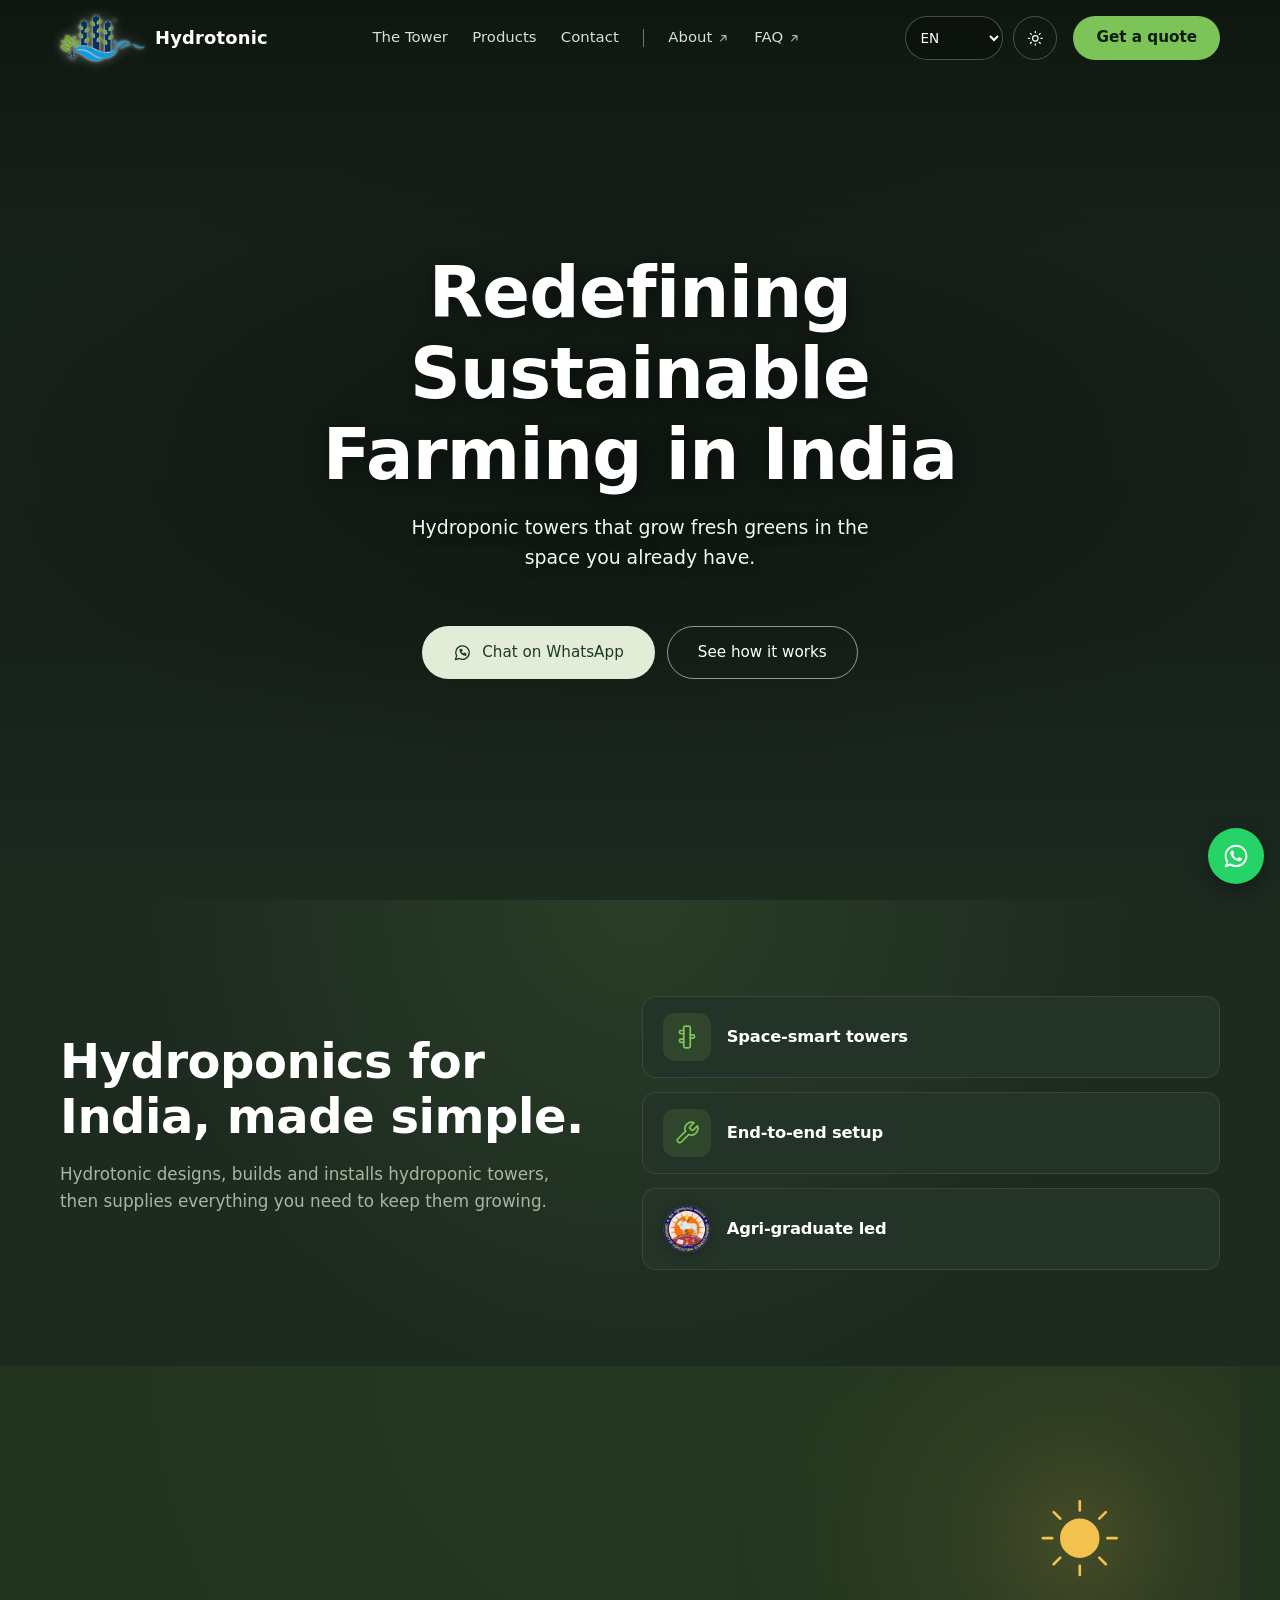
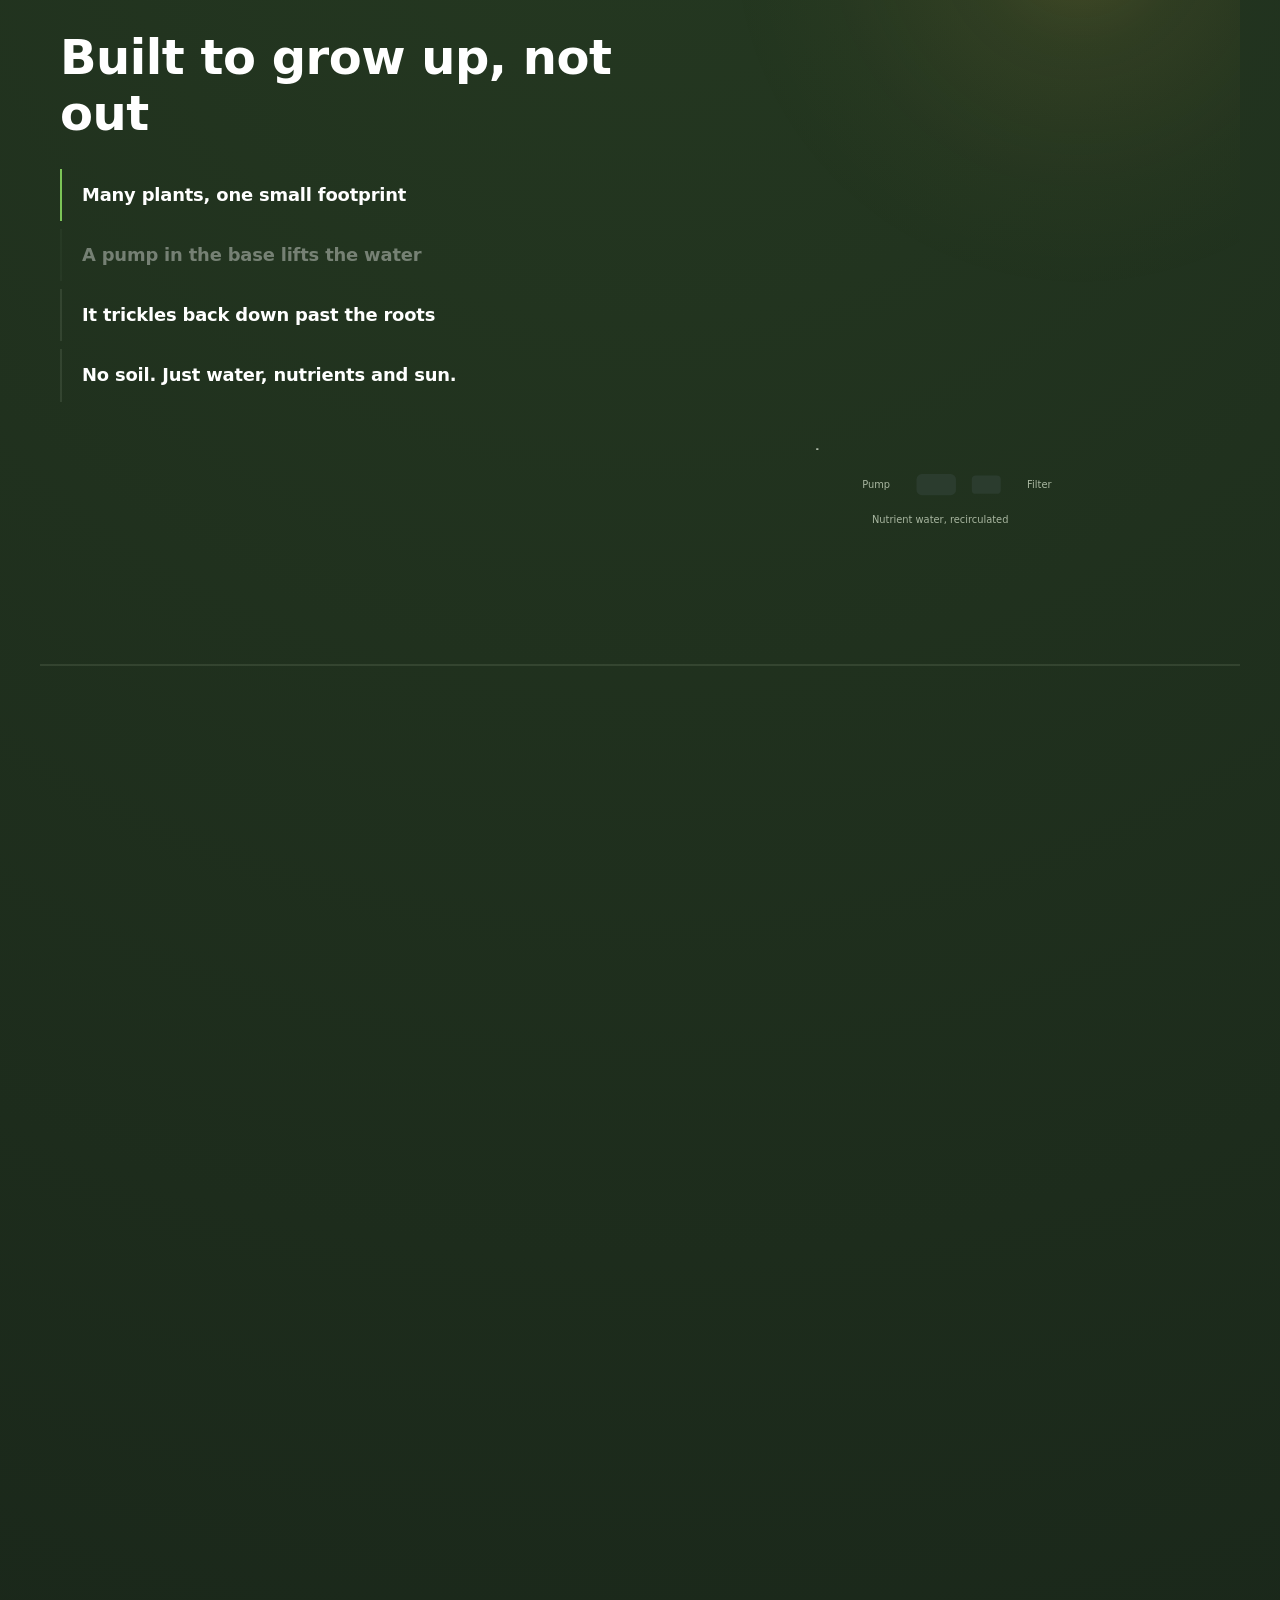
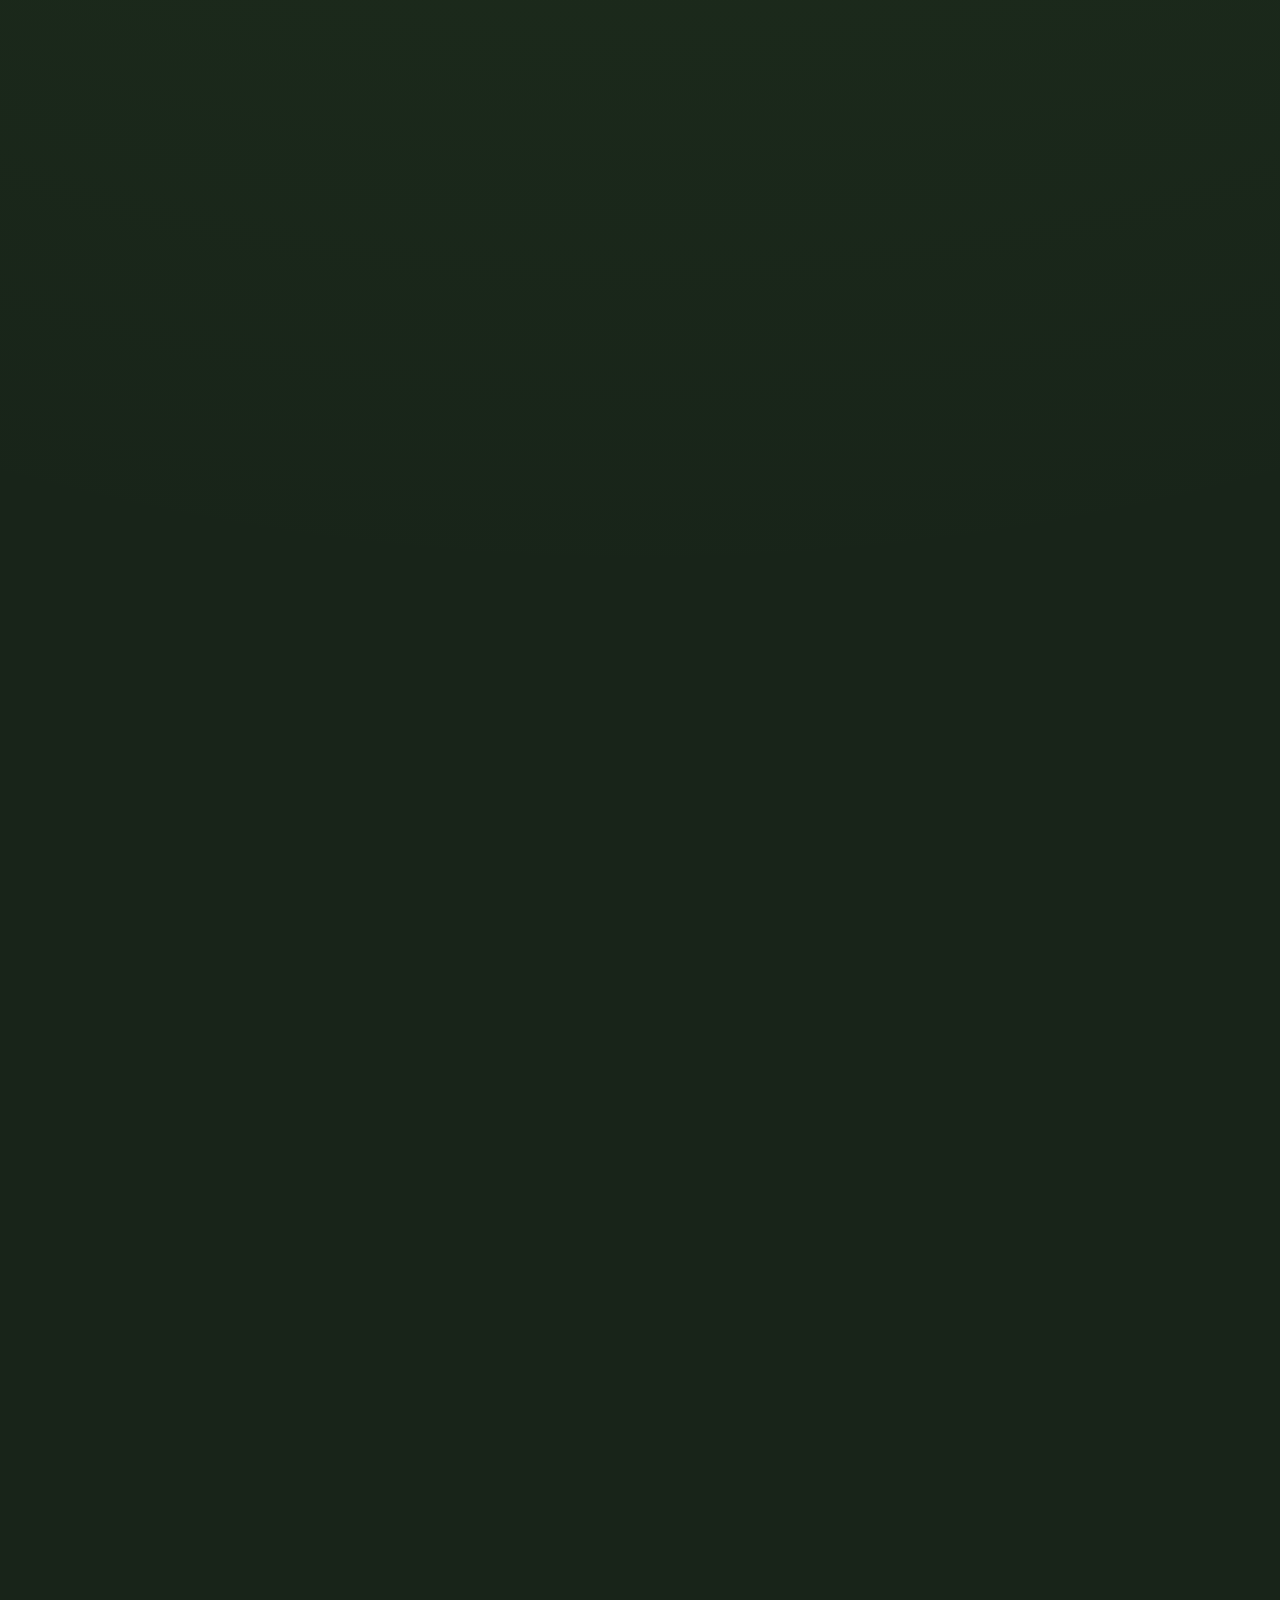
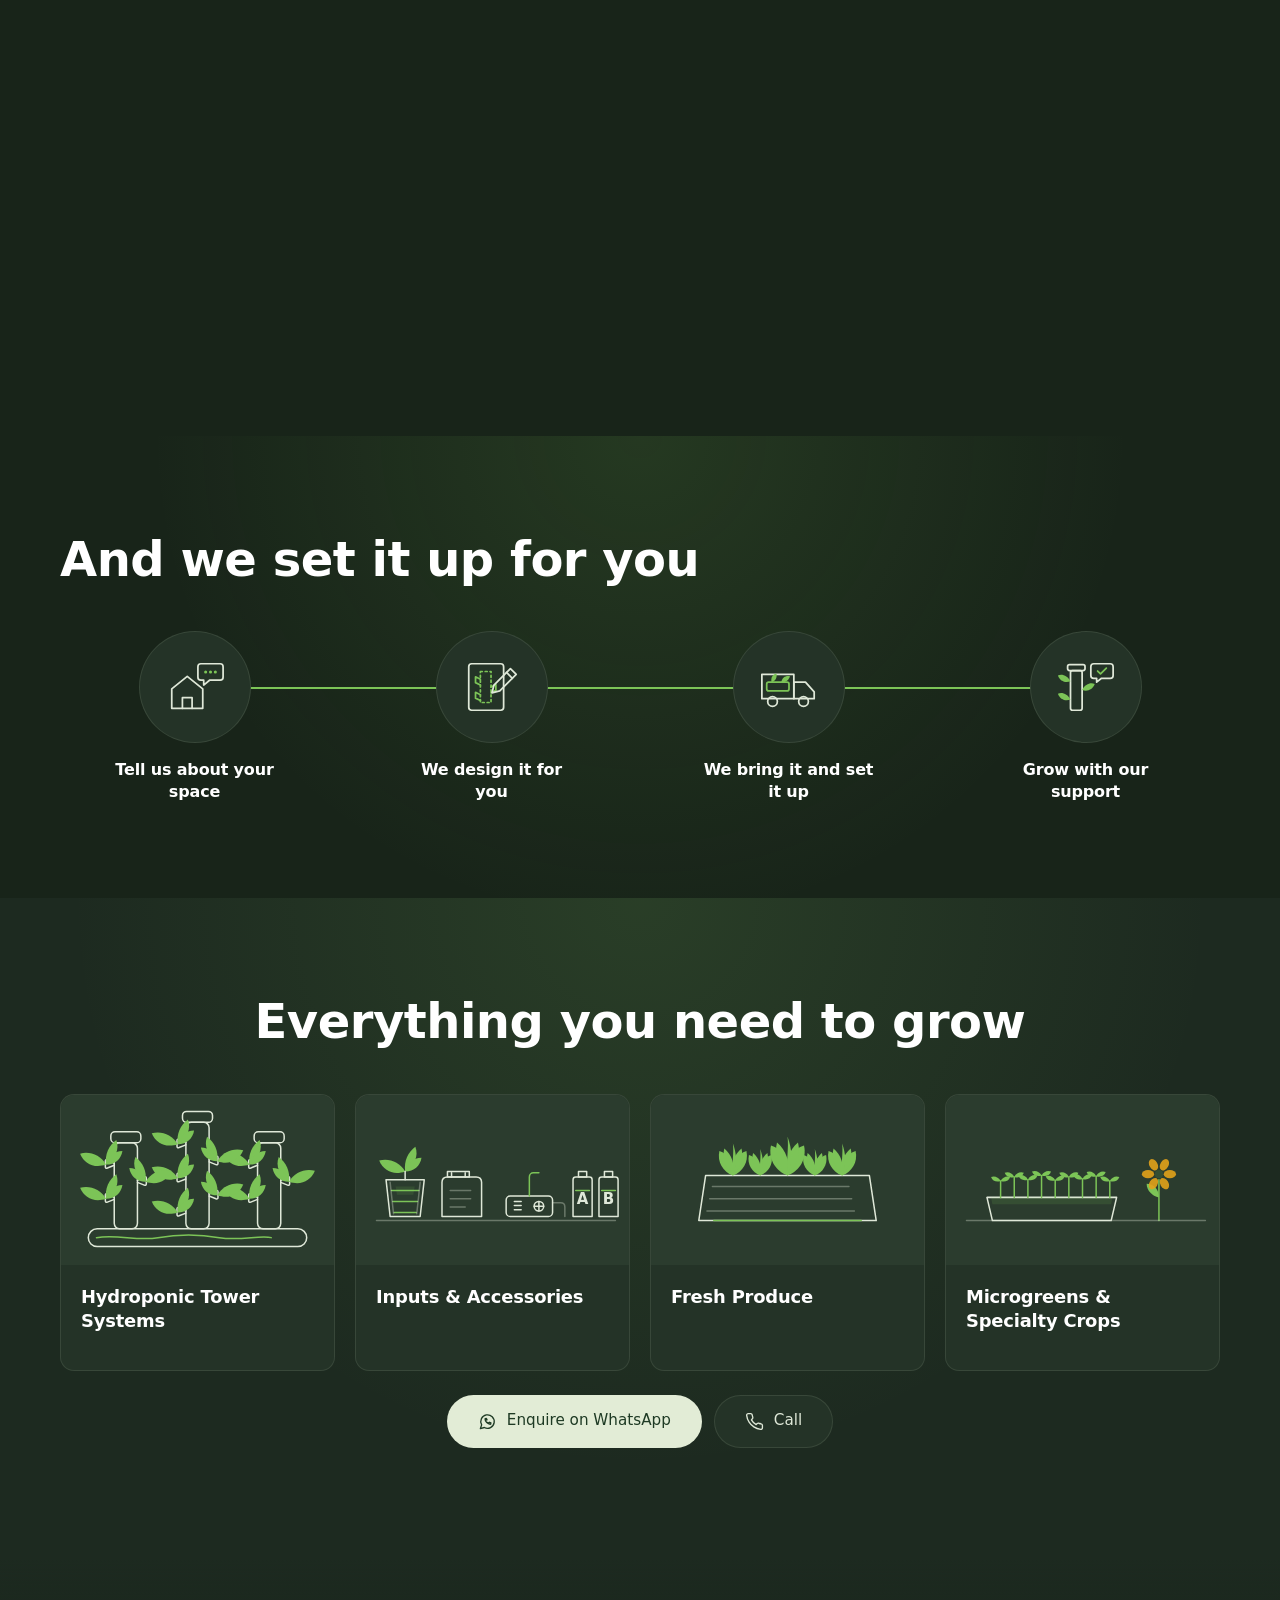
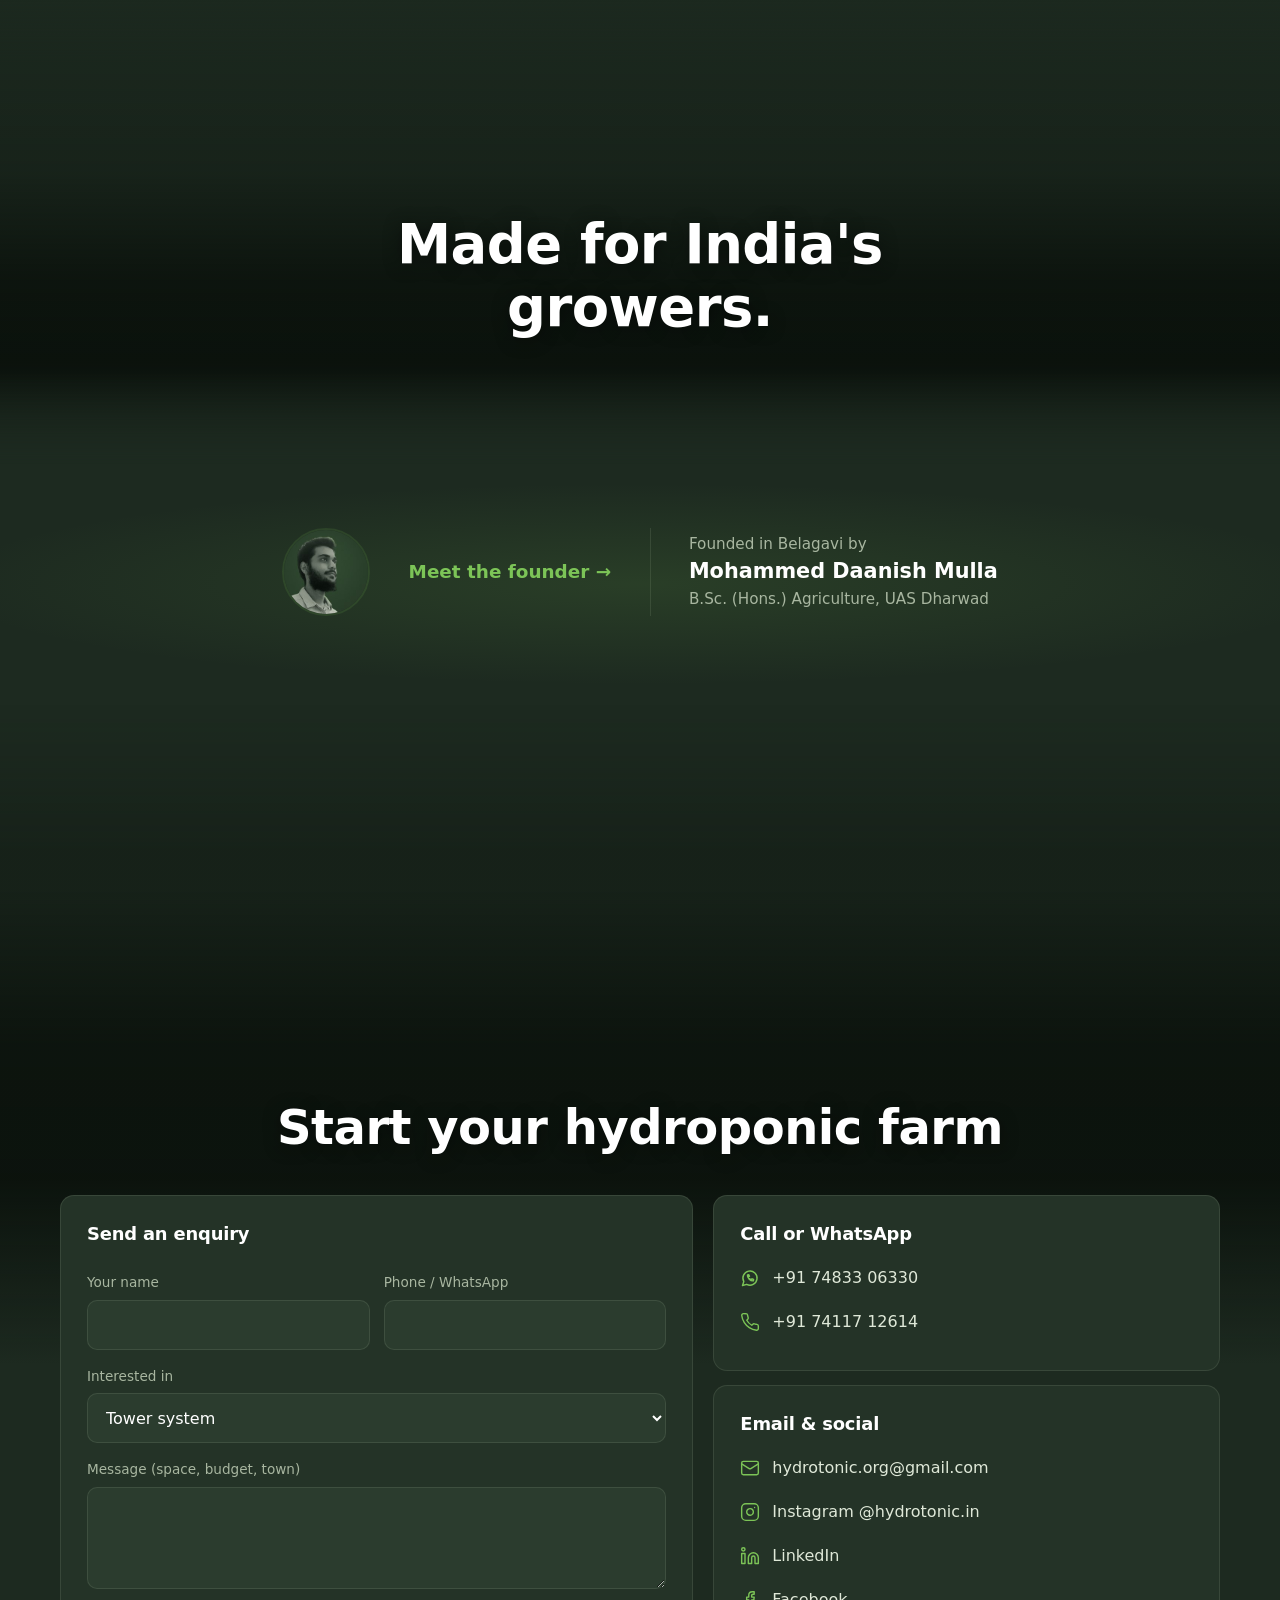
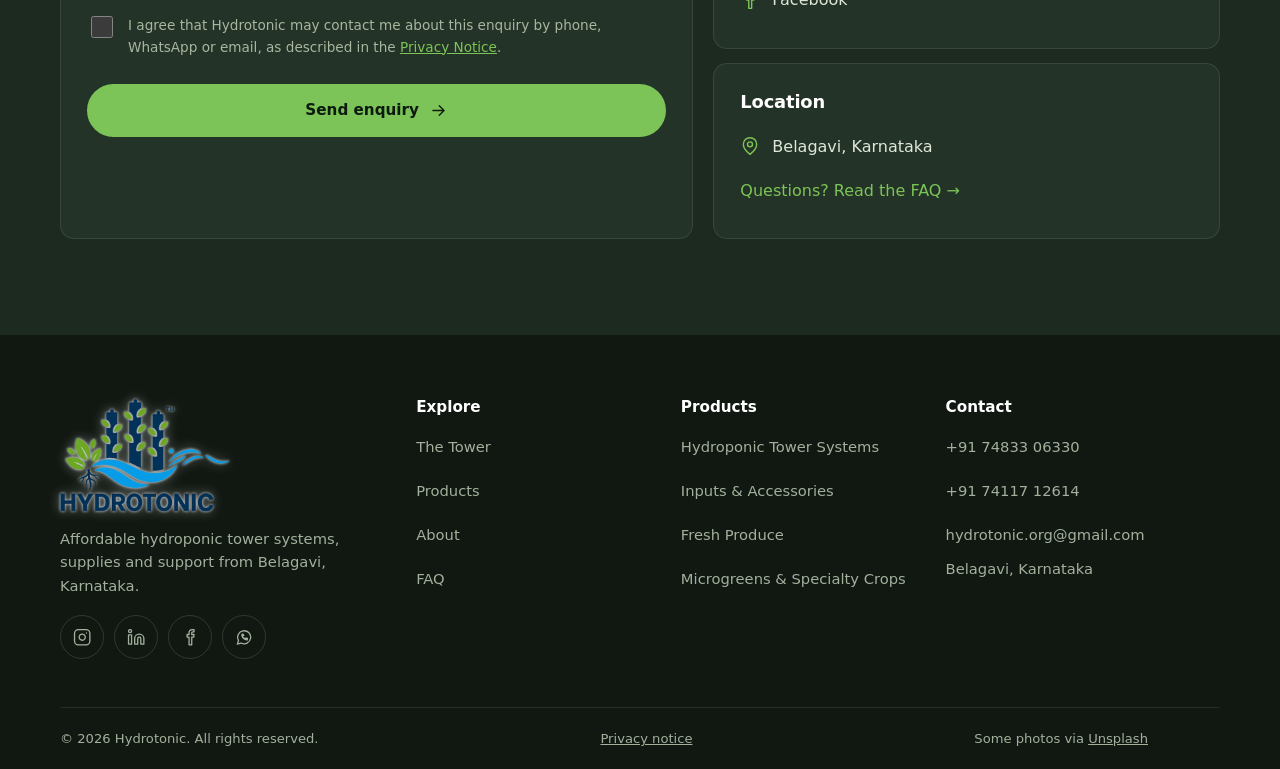
==== index.html @ 8a379442 "Audit fixes: light-mode link contrast, quicker reveals, unused files, README - Light theme links use" ====
<!doctype html>
<html lang="en">
<head>
<meta charset="utf-8">
<meta name="viewport" content="width=device-width, initial-scale=1, viewport-fit=cover">
<meta http-equiv="Content-Security-Policy" content="default-src 'self'; script-src 'self'; style-src 'self' 'unsafe-inline' https://fonts.googleapis.com; font-src https://fonts.gstatic.com; img-src 'self' data: https://images.unsplash.com; connect-src 'self'; form-action 'self' https://formsubmit.co; base-uri 'self'; object-src 'none'">
<meta name="referrer" content="strict-origin-when-cross-origin">
<title>Hydrotonic | Hydroponic Tower Systems in Belagavi</title>
<meta name="description" content="Hydrotonic designs, builds and installs hydroponic towers in Belagavi, Karnataka, and supplies everything needed to keep them growing.">
<link rel="canonical" href="https://hydrotonic.org/">
<meta property="og:type" content="website">
<meta property="og:url" content="https://hydrotonic.org/">
<meta property="og:site_name" content="Hydrotonic">
<meta property="og:title" content="Hydrotonic | Redefining Sustainable Farming in India">
<meta property="og:description" content="Hydroponic towers that grow fresh greens in the space you already have. Designed, installed and supported from Belagavi, Karnataka.">
<meta property="og:image" content="https://hydrotonic.org/img/og-banner.jpg">
<meta property="og:image:type" content="image/jpeg">
<meta property="og:image:width" content="2400">
<meta property="og:image:height" content="1260">
<meta property="og:image:alt" content="Hydrotonic logo: Redefining Sustainable Farming in India, with hydroponic tower systems, inputs and accessories, agriculture consultancy, fresh produce, and microgreens and specialty crops">
<meta name="twitter:card" content="summary_large_image">
<meta name="theme-color" content="#1d2a20">
<link rel="icon" href="/img/favicon.png">
<link rel="apple-touch-icon" href="/img/apple-touch-icon.png">
<link rel="manifest" href="/manifest.webmanifest">
<link rel="preload" as="image" href="https://images.unsplash.com/photo-1784601758625-9dcefc5a2b71?w=828&h=1472&q=60&auto=format&fit=crop" media="(max-width: 768px)" fetchpriority="high">
<link rel="preload" as="image" href="https://images.unsplash.com/photo-1784601758625-9dcefc5a2b71?w=1800&h=1100&q=72&auto=format&fit=crop" media="(min-width: 769px)" fetchpriority="high">
<link rel="preconnect" href="https://fonts.googleapis.com">
<link rel="preconnect" href="https://fonts.gstatic.com" crossorigin>
<link href="https://fonts.googleapis.com/css2?family=Montserrat:wght@400;500;600&family=Noto+Sans+Devanagari:wght@400;500;600&family=Noto+Sans+Kannada:wght@400;500;600&display=swap" rel="stylesheet">
<link rel="stylesheet" href="/assets/site.css?v=26">
<script src="/assets/theme.js?v=26"></script>
<script type="application/ld+json">
{"@context":"https://schema.org","@type":"LocalBusiness","name":"Hydrotonic","url":"https://hydrotonic.org/","email":"hydrotonic.org@gmail.com","telephone":["+917483306330","+917411712614"],"foundingDate":"2025","founder":{"@type":"Person","name":"Mohammed Daanish Mulla"},"address":{"@type":"PostalAddress","addressLocality":"Belagavi","addressRegion":"Karnataka","addressCountry":"IN"},"sameAs":["https://www.instagram.com/hydrotonic.in/","https://www.linkedin.com/company/hydrotonic/","https://www.facebook.com/share/1AKvc3c59d/"]}
</script>
</head>
<body class="over">
<a class="skip-link" href="#main" data-i18n="skip">Skip to content</a>

<div class="site-top">
  <header class="nav">
    <div class="wrap">
      <a class="brand" href="/" title="Hydrotonic home" aria-label="Hydrotonic home"><img class="mark" src="/img/logo-mark-navy.png" alt="" width="70" height="38">Hydrotonic</a>
      <nav class="nav-links" aria-label="Main">
        <a href="/#tower" data-i18n="nav_tower">The Tower</a>
        <a href="/#products" data-i18n="nav_products">Products</a>
        <a href="/#contact" data-i18n="nav_contact">Contact</a>
        <span class="sep" aria-hidden="true"></span>
        <a class="page" href="/about.html"><span data-i18n="about_eyebrow">About</span><svg class="ico go" aria-hidden="true"><use href="/assets/icons.svg?v=26#i-go"/></svg></a>
        <a class="page" href="/faq.html"><span data-i18n="nav_faq">FAQ</span><svg class="ico go" aria-hidden="true"><use href="/assets/icons.svg?v=26#i-go"/></svg></a>
      </nav>
      <div class="tools">
        <select class="lang-select" aria-label="Language"><option value="en">EN</option><option value="kn">ಕನ್ನಡ</option><option value="hi">हिंदी</option><option value="mr">मराठी</option></select>
        <button class="theme-btn" type="button" aria-label="Switch light or dark mode"><svg class="ico sun" aria-hidden="true"><use href="/assets/icons.svg?v=26#i-sun"/></svg><svg class="ico moon" aria-hidden="true"><use href="/assets/icons.svg?v=26#i-moon"/></svg></button>
        <button class="menu-btn" id="menu-open" type="button" aria-label="Open menu"><svg class="ico" aria-hidden="true"><use href="/assets/icons.svg?v=26#i-menu"/></svg></button>
        <a class="btn btn-brand quote" href="/#contact" data-i18n="get_quote">Get a quote</a>
      </div>
    </div>
    <div class="wrap subnav">
      <nav aria-label="Pages">
        <a class="page" href="/about.html"><span data-i18n="about_eyebrow">About</span><svg class="ico go" aria-hidden="true"><use href="/assets/icons.svg?v=26#i-go"/></svg></a>
        <a class="page" href="/faq.html"><span data-i18n="nav_faq">FAQ</span><svg class="ico go" aria-hidden="true"><use href="/assets/icons.svg?v=26#i-go"/></svg></a>
      </nav>
      <div class="tools">
        <select class="lang-select" aria-label="Language"><option value="en">EN</option><option value="kn">ಕನ್ನಡ</option><option value="hi">हिंदी</option><option value="mr">मराठी</option></select>
        <button class="theme-btn" type="button" aria-label="Switch light or dark mode"><svg class="ico sun" aria-hidden="true"><use href="/assets/icons.svg?v=26#i-sun"/></svg><svg class="ico moon" aria-hidden="true"><use href="/assets/icons.svg?v=26#i-moon"/></svg></button>
      </div>
    </div>
  </header>
</div>

<dialog id="menu" class="menu" aria-label="Menu">
  <div class="wrap">
    <div class="menu-head">
      <a class="brand" href="/" title="Hydrotonic home" aria-label="Hydrotonic home"><img class="mark" src="/img/logo-mark-navy.png" alt="" width="70" height="38">Hydrotonic</a>
      <button class="menu-btn" id="menu-close" type="button" aria-label="Close menu"><svg class="ico" aria-hidden="true"><use href="/assets/icons.svg?v=26#i-x"/></svg></button>
    </div>
    <nav aria-label="Menu">
      <details class="menu-home">
        <summary><b data-i18n="nav_home">Home</b><svg class="ico chev" aria-hidden="true"><use href="/assets/icons.svg?v=26#i-chev"/></svg></summary>
        <div class="sub">
          <a href="/"><span data-i18n="home_top">Overview</span></a>
          <a href="/#tower"><span data-i18n="nav_tower">The Tower</span></a>
          <a href="/#products"><span data-i18n="nav_products">Products</span></a>
          <a href="/#contact"><span data-i18n="nav_contact">Contact</span></a>
        </div>
      </details>
      <a class="page" href="/about.html"><b data-i18n="about_eyebrow">About</b><svg class="ico go" aria-hidden="true"><use href="/assets/icons.svg?v=26#i-go"/></svg></a>
      <a class="page" href="/faq.html"><b data-i18n="nav_faq">FAQ</b><svg class="ico go" aria-hidden="true"><use href="/assets/icons.svg?v=26#i-go"/></svg></a>
    </nav>
    <div class="menu-tools">
      <select class="lang-select" aria-label="Language"><option value="en">English</option><option value="kn">ಕನ್ನಡ</option><option value="hi">हिंदी</option><option value="mr">मराठी</option></select>
      <button class="theme-btn" type="button" aria-label="Switch light or dark mode"><svg class="ico sun" aria-hidden="true"><use href="/assets/icons.svg?v=26#i-sun"/></svg><svg class="ico moon" aria-hidden="true"><use href="/assets/icons.svg?v=26#i-moon"/></svg></button>
    </div>
    <a class="btn btn-light" href="https://wa.me/917483306330" target="_blank" rel="noopener"><svg class="ico" aria-hidden="true"><use href="/assets/icons.svg?v=26#i-wa"/></svg><span data-i18n="cta_wa">Chat on WhatsApp</span></a>
    <div class="menu-social">
      <a href="https://www.instagram.com/hydrotonic.in/" target="_blank" rel="noopener"><svg class="ico" aria-hidden="true"><use href="/assets/icons.svg?v=26#i-ig"/></svg>Instagram</a>
      <a href="https://www.linkedin.com/company/hydrotonic/" target="_blank" rel="noopener"><svg class="ico" aria-hidden="true"><use href="/assets/icons.svg?v=26#i-in"/></svg>LinkedIn</a>
      <a href="https://www.facebook.com/share/1AKvc3c59d/" target="_blank" rel="noopener"><svg class="ico" aria-hidden="true"><use href="/assets/icons.svg?v=26#i-fb"/></svg>Facebook</a>
    </div>
  </div>
</dialog>

<main id="main" tabindex="-1">
  <section class="hero">
    <div class="hero-bg" role="img" aria-label="Green and red lettuce growing in a vertical hydroponic system"></div>
    <div class="wrap hero-copy">
      <h1 data-i18n="hero_title">Redefining Sustainable Farming in India</h1>
      <p data-i18n="hero_short">Hydroponic towers that grow fresh greens in the space you already have.</p>
      <div class="ctas">
        <a class="btn btn-light" href="https://wa.me/917483306330?text=Hi%20Hydrotonic%2C%20I%27m%20interested%20in%20a%20hydroponic%20setup." target="_blank" rel="noopener"><svg class="ico" aria-hidden="true"><use href="/assets/icons.svg?v=26#i-wa"/></svg><span data-i18n="cta_wa">Chat on WhatsApp</span></a>
        <a class="btn btn-outline" href="#intro" data-i18n="cta_how">See how it works</a>
      </div>
    </div>
  </section>

  <!-- 01: what Hydrotonic is -->
  <section id="intro" class="intro glow" tabindex="-1">
    <div class="wrap">
      <div class="reveal">
        <h2 data-i18n="intro_title">Hydroponics for India, made simple.</h2>
        <p class="lead" data-i18n="intro_text">Hydrotonic designs, builds and installs hydroponic towers, then supplies everything you need to keep them growing.</p>
      </div>
      <div class="pillars stagger">
        <div class="pillar reveal"><svg class="ico" aria-hidden="true"><use href="/assets/icons.svg?v=26#i-tower"/></svg><div><h3 data-i18n="hf1t">Space-smart towers</h3></div></div>
        <div class="pillar reveal"><svg class="ico" aria-hidden="true"><use href="/assets/icons.svg?v=26#i-wrench"/></svg><div><h3 data-i18n="hf2t">End-to-end setup</h3></div></div>
        <div class="pillar reveal"><img class="uas-badge" src="/img/uas-dharwad.png" alt="University of Agricultural Sciences, Dharwad emblem" width="48" height="48"><div><h3 data-i18n="hf3t">Agri-graduate led</h3></div></div>
      </div>
    </div>
  </section>

  <!-- 02: this is a tower -->
  <section id="tower" class="tower alt" aria-labelledby="tw-title">
    <div class="tower-stick wrap">
      <div class="tower-copy">
        <div class="tower-head"><h2 id="tw-title" data-i18n="tw_title">Built to grow up, not out</h2></div>
        <ol class="tw-steps">
          <li class="tw-step active"><h3 data-i18n="tw1t">Many plants, one small footprint</h3></li>
          <li class="tw-step"><h3 data-i18n="tw2t">A pump in the base lifts the water</h3></li>
          <li class="tw-step"><h3 data-i18n="tw3t">It trickles back down past the roots</h3></li>
          <li class="tw-step"><h3 data-i18n="tw4t">No soil. Just water, nutrients and sun.</h3></li>
        </ol>
      </div>
      <div class="tower-art" aria-hidden="true">
        <svg viewBox="0 -40 260 486" xmlns="http://www.w3.org/2000/svg">
          <defs><radialGradient id="sunbeam"><stop offset="0" stop-opacity=".5"/><stop offset=".3" stop-opacity=".2"/><stop offset=".7" stop-opacity=".05"/><stop offset="1" stop-opacity="0"/></radialGradient></defs>
          <g class="glow"><circle class="beam" cx="236" cy="-8" r="270" fill="url(#sunbeam)"/></g>
          <g class="sun"><circle cx="236" cy="-8" r="14"/><g class="rays"><path d="M257 -8L264 -8"/><path d="M250.8 6.8L255.8 11.8"/><path d="M236 13L236 20"/><path d="M221.2 6.8L216.2 11.8"/><path d="M215 -8L208 -8"/><path d="M221.2 -22.8L216.2 -27.8"/><path d="M236 -29L236 -36"/><path d="M250.8 -22.8L255.8 -27.8"/></g></g>
          <rect class="draw" pathLength="1" x="16" y="380" width="228" height="42" rx="21"/>
          <rect class="water" x="22" y="394" width="216" height="24" rx="12"/>
          <path class="draw accent" pathLength="1" d="M26 396c26-5 52 5 78 0s52-5 78 0 34-4 52 0"/>
          <path class="draw pipe" pathLength="1" d="M130 398V24"/>
          <path class="draw pipe" pathLength="1" d="M62 92V34a10 10 0 0 1 10-10h116a10 10 0 0 1 10 10v58"/>
          <path class="draw pipe-hi" pathLength="1" d="M128.5 392V30"/>
          <path class="draw pipe-hi" pathLength="1" d="M60.5 92V36a9 9 0 0 1 9-9h40"/>
          <rect class="draw pump" pathLength="1" x="112" y="399" width="30" height="16" rx="4"/>
          <path class="draw" pathLength="1" d="M117 404h8M117 407h8M117 410h8"/>
          <circle class="draw" pathLength="1" cx="134" cy="407" r="4"/>
          <path class="draw" pathLength="1" d="M134 403v8M130 407h8"/>
          <path class="draw" pathLength="1" d="M142 405h12"/>
          <rect class="draw filter" pathLength="1" x="154" y="400" width="22" height="14" rx="3"/>
          <path class="draw hatch" pathLength="1" d="M158 414l6-14M163 414l6-14M168 414l6-14"/>
          <path class="draw" pathLength="1" d="M127 399v-2h6v2"/>
          <path class="draw lead" pathLength="1" d="M112 407h-16M176 407h16"/>
          <text class="lbl" x="92" y="409.5" text-anchor="end" data-i18n="tw_pump">Pump</text>
          <text class="lbl" x="196" y="409.5" data-i18n="tw_filter">Filter</text>
          <text class="lbl" x="130" y="436" text-anchor="middle" data-i18n="tw_water">Nutrient water, recirculated</text>
          <rect class="draw" pathLength="1" x="106" y="42" width="48" height="20" rx="7"/><rect class="draw" pathLength="1" x="112" y="62" width="36" height="318" rx="8"/><path class="draw" pathLength="1" d="M112 85l-9-4q-3-1-3 2v8q0 3 3 2l9-4"/><ellipse class="draw" pathLength="1" cx="130" cy="120" rx="9" ry="3.5"/><path class="draw" pathLength="1" d="M148 153l9-4q3-1 3 2v8q0 3-3 2l-9-4"/><path class="draw" pathLength="1" d="M112 187l-9-4q-3-1-3 2v8q0 3 3 2l9-4"/><ellipse class="draw" pathLength="1" cx="130" cy="222" rx="9" ry="3.5"/><path class="draw" pathLength="1" d="M148 255l9-4q3-1 3 2v8q0 3-3 2l-9-4"/><path class="draw" pathLength="1" d="M112 289l-9-4q-3-1-3 2v8q0 3 3 2l9-4"/><ellipse class="draw" pathLength="1" cx="130" cy="324" rx="9" ry="3.5"/><path class="draw" pathLength="1" d="M148 357l9-4q3-1 3 2v8q0 3-3 2l-9-4"/><rect class="draw" pathLength="1" x="40" y="92" width="44" height="20" rx="7"/><rect class="draw" pathLength="1" x="46" y="112" width="32" height="268" rx="8"/><path class="draw" pathLength="1" d="M46 135l-9-4q-3-1-3 2v8q0 3 3 2l9-4"/><ellipse class="draw" pathLength="1" cx="62" cy="172" rx="7" ry="3.5"/><path class="draw" pathLength="1" d="M46 207l-9-4q-3-1-3 2v8q0 3 3 2l9-4"/><path class="draw" pathLength="1" d="M78 243l9-4q3-1 3 2v8q0 3-3 2l-9-4"/><path class="draw" pathLength="1" d="M46 279l-9-4q-3-1-3 2v8q0 3 3 2l9-4"/><ellipse class="draw" pathLength="1" cx="62" cy="316" rx="7" ry="3.5"/><path class="draw" pathLength="1" d="M46 351l-9-4q-3-1-3 2v8q0 3 3 2l9-4"/><rect class="draw" pathLength="1" x="176" y="92" width="44" height="20" rx="7"/><rect class="draw" pathLength="1" x="182" y="112" width="32" height="268" rx="8"/><path class="draw" pathLength="1" d="M214 135l9-4q3-1 3 2v8q0 3-3 2l-9-4"/><ellipse class="draw" pathLength="1" cx="198" cy="172" rx="7" ry="3.5"/><path class="draw" pathLength="1" d="M214 207l9-4q3-1 3 2v8q0 3-3 2l-9-4"/><path class="draw" pathLength="1" d="M182 243l-9-4q-3-1-3 2v8q0 3 3 2l9-4"/><path class="draw" pathLength="1" d="M214 279l9-4q3-1 3 2v8q0 3-3 2l-9-4"/><ellipse class="draw" pathLength="1" cx="198" cy="316" rx="7" ry="3.5"/><path class="draw" pathLength="1" d="M214 351l9-4q3-1 3 2v8q0 3-3 2l-9-4"/>
          <path class="rise" pathLength="1" d="M130 398V34a10 10 0 0 0-10-10H72a10 10 0 0 0-10 10v58"/>
          <path class="rise" pathLength="1" d="M130 398V34a10 10 0 0 1 10-10h48a10 10 0 0 1 10 10v58"/>
          <path class="drip" d="M121 64v314"/><path class="drip" d="M139 64v314"/><path class="drip" d="M62 114v264"/><path class="drip" d="M198 114v264"/>
          <g class="leaves grow"><g transform="translate(35 282)"><g transform="rotate(-172) scale(0.8)"><path class="leaf2" d="M0 0c-6-1-11-6-12-12-1-4 1-7 3-8-1-4 1-8 4-9 2-2 5-1 5 1 0-2 3-3 5-1 3 1 5 5 4 9 2 1 4 4 3 8-1 6-6 11-12 12z"/><path class="vein" d="M0 0c-1-7 0-14 1-22"/></g><g transform="rotate(-150) scale(1)"><path class="leaf2" d="M0 0c-6-1-11-6-12-12-1-4 1-7 3-8-1-4 1-8 4-9 2-2 5-1 5 1 0-2 3-3 5-1 3 1 5 5 4 9 2 1 4 4 3 8-1 6-6 11-12 12z"/><path class="vein" d="M0 0c-1-7 0-14 1-22"/></g><g transform="rotate(-128) scale(1.1)"><path class="leaf2" d="M0 0c-6-1-11-6-12-12-1-4 1-7 3-8-1-4 1-8 4-9 2-2 5-1 5 1 0-2 3-3 5-1 3 1 5 5 4 9 2 1 4 4 3 8-1 6-6 11-12 12z"/><path class="vein" d="M0 0c-1-7 0-14 1-22"/></g><g transform="rotate(-106) scale(1.2)"><path class="leaf2" d="M0 0c-6-1-11-6-12-12-1-4 1-7 3-8-1-4 1-8 4-9 2-2 5-1 5 1 0-2 3-3 5-1 3 1 5 5 4 9 2 1 4 4 3 8-1 6-6 11-12 12z"/><path class="vein" d="M0 0c-1-7 0-14 1-22"/></g><g transform="rotate(-84) scale(1.1)"><path class="leaf2" d="M0 0c-6-1-11-6-12-12-1-4 1-7 3-8-1-4 1-8 4-9 2-2 5-1 5 1 0-2 3-3 5-1 3 1 5 5 4 9 2 1 4 4 3 8-1 6-6 11-12 12z"/><path class="vein" d="M0 0c-1-7 0-14 1-22"/></g><g transform="rotate(-62) scale(1)"><path class="leaf2" d="M0 0c-6-1-11-6-12-12-1-4 1-7 3-8-1-4 1-8 4-9 2-2 5-1 5 1 0-2 3-3 5-1 3 1 5 5 4 9 2 1 4 4 3 8-1 6-6 11-12 12z"/><path class="vein" d="M0 0c-1-7 0-14 1-22"/></g><g transform="rotate(-40) scale(0.8)"><path class="leaf2" d="M0 0c-6-1-11-6-12-12-1-4 1-7 3-8-1-4 1-8 4-9 2-2 5-1 5 1 0-2 3-3 5-1 3 1 5 5 4 9 2 1 4 4 3 8-1 6-6 11-12 12z"/><path class="vein" d="M0 0c-1-7 0-14 1-22"/></g><g transform="rotate(-18) scale(0.7)"><path class="leaf2" d="M0 0c-6-1-11-6-12-12-1-4 1-7 3-8-1-4 1-8 4-9 2-2 5-1 5 1 0-2 3-3 5-1 3 1 5 5 4 9 2 1 4 4 3 8-1 6-6 11-12 12z"/><path class="vein" d="M0 0c-1-7 0-14 1-22"/></g><g transform="rotate(-140) scale(0.8)"><path class="leaf" d="M0 0c-6-1-11-6-12-12-1-4 1-7 3-8-1-4 1-8 4-9 2-2 5-1 5 1 0-2 3-3 5-1 3 1 5 5 4 9 2 1 4 4 3 8-1 6-6 11-12 12z"/><path class="vein" d="M0 0c-1-7 0-14 1-22"/></g><g transform="rotate(-115) scale(0.9)"><path class="leaf" d="M0 0c-6-1-11-6-12-12-1-4 1-7 3-8-1-4 1-8 4-9 2-2 5-1 5 1 0-2 3-3 5-1 3 1 5 5 4 9 2 1 4 4 3 8-1 6-6 11-12 12z"/><path class="vein" d="M0 0c-1-7 0-14 1-22"/></g><g transform="rotate(-90) scale(0.9)"><path class="leaf" d="M0 0c-6-1-11-6-12-12-1-4 1-7 3-8-1-4 1-8 4-9 2-2 5-1 5 1 0-2 3-3 5-1 3 1 5 5 4 9 2 1 4 4 3 8-1 6-6 11-12 12z"/><path class="vein" d="M0 0c-1-7 0-14 1-22"/></g><g transform="rotate(-65) scale(0.9)"><path class="leaf" d="M0 0c-6-1-11-6-12-12-1-4 1-7 3-8-1-4 1-8 4-9 2-2 5-1 5 1 0-2 3-3 5-1 3 1 5 5 4 9 2 1 4 4 3 8-1 6-6 11-12 12z"/><path class="vein" d="M0 0c-1-7 0-14 1-22"/></g><g transform="rotate(-40) scale(0.7)"><path class="leaf" d="M0 0c-6-1-11-6-12-12-1-4 1-7 3-8-1-4 1-8 4-9 2-2 5-1 5 1 0-2 3-3 5-1 3 1 5 5 4 9 2 1 4 4 3 8-1 6-6 11-12 12z"/><path class="vein" d="M0 0c-1-7 0-14 1-22"/></g><g transform="rotate(-120) scale(0.5)"><path class="leaf3" d="M0 0c-6-1-11-6-12-12-1-4 1-7 3-8-1-4 1-8 4-9 2-2 5-1 5 1 0-2 3-3 5-1 3 1 5 5 4 9 2 1 4 4 3 8-1 6-6 11-12 12z"/><path class="vein" d="M0 0c-1-7 0-14 1-22"/></g><g transform="rotate(-95) scale(0.5)"><path class="leaf3" d="M0 0c-6-1-11-6-12-12-1-4 1-7 3-8-1-4 1-8 4-9 2-2 5-1 5 1 0-2 3-3 5-1 3 1 5 5 4 9 2 1 4 4 3 8-1 6-6 11-12 12z"/><path class="vein" d="M0 0c-1-7 0-14 1-22"/></g><g transform="rotate(-70) scale(0.5)"><path class="leaf3" d="M0 0c-6-1-11-6-12-12-1-4 1-7 3-8-1-4 1-8 4-9 2-2 5-1 5 1 0-2 3-3 5-1 3 1 5 5 4 9 2 1 4 4 3 8-1 6-6 11-12 12z"/><path class="vein" d="M0 0c-1-7 0-14 1-22"/></g></g></g><g class="roots grow"><path class="root" d="M52 288c2 4 -2 8 1 13"/><path class="root" d="M55 288c-2.5 4 2.5 8 -1.2 13"/><path class="root" d="M58 288c1.5 4 -1.5 8 0.8 13"/></g><g class="leaves grow"><g transform="translate(225 210)"><g transform="rotate(172) scale(0.8)"><path class="leaf2" d="M0 0c-6-1-11-6-12-12-1-4 1-7 3-8-1-4 1-8 4-9 2-2 5-1 5 1 0-2 3-3 5-1 3 1 5 5 4 9 2 1 4 4 3 8-1 6-6 11-12 12z"/><path class="vein" d="M0 0c-1-7 0-14 1-22"/></g><g transform="rotate(150) scale(1)"><path class="leaf2" d="M0 0c-6-1-11-6-12-12-1-4 1-7 3-8-1-4 1-8 4-9 2-2 5-1 5 1 0-2 3-3 5-1 3 1 5 5 4 9 2 1 4 4 3 8-1 6-6 11-12 12z"/><path class="vein" d="M0 0c-1-7 0-14 1-22"/></g><g transform="rotate(128) scale(1.1)"><path class="leaf2" d="M0 0c-6-1-11-6-12-12-1-4 1-7 3-8-1-4 1-8 4-9 2-2 5-1 5 1 0-2 3-3 5-1 3 1 5 5 4 9 2 1 4 4 3 8-1 6-6 11-12 12z"/><path class="vein" d="M0 0c-1-7 0-14 1-22"/></g><g transform="rotate(106) scale(1.2)"><path class="leaf2" d="M0 0c-6-1-11-6-12-12-1-4 1-7 3-8-1-4 1-8 4-9 2-2 5-1 5 1 0-2 3-3 5-1 3 1 5 5 4 9 2 1 4 4 3 8-1 6-6 11-12 12z"/><path class="vein" d="M0 0c-1-7 0-14 1-22"/></g><g transform="rotate(84) scale(1.1)"><path class="leaf2" d="M0 0c-6-1-11-6-12-12-1-4 1-7 3-8-1-4 1-8 4-9 2-2 5-1 5 1 0-2 3-3 5-1 3 1 5 5 4 9 2 1 4 4 3 8-1 6-6 11-12 12z"/><path class="vein" d="M0 0c-1-7 0-14 1-22"/></g><g transform="rotate(62) scale(1)"><path class="leaf2" d="M0 0c-6-1-11-6-12-12-1-4 1-7 3-8-1-4 1-8 4-9 2-2 5-1 5 1 0-2 3-3 5-1 3 1 5 5 4 9 2 1 4 4 3 8-1 6-6 11-12 12z"/><path class="vein" d="M0 0c-1-7 0-14 1-22"/></g><g transform="rotate(40) scale(0.8)"><path class="leaf2" d="M0 0c-6-1-11-6-12-12-1-4 1-7 3-8-1-4 1-8 4-9 2-2 5-1 5 1 0-2 3-3 5-1 3 1 5 5 4 9 2 1 4 4 3 8-1 6-6 11-12 12z"/><path class="vein" d="M0 0c-1-7 0-14 1-22"/></g><g transform="rotate(18) scale(0.7)"><path class="leaf2" d="M0 0c-6-1-11-6-12-12-1-4 1-7 3-8-1-4 1-8 4-9 2-2 5-1 5 1 0-2 3-3 5-1 3 1 5 5 4 9 2 1 4 4 3 8-1 6-6 11-12 12z"/><path class="vein" d="M0 0c-1-7 0-14 1-22"/></g><g transform="rotate(140) scale(0.8)"><path class="leaf" d="M0 0c-6-1-11-6-12-12-1-4 1-7 3-8-1-4 1-8 4-9 2-2 5-1 5 1 0-2 3-3 5-1 3 1 5 5 4 9 2 1 4 4 3 8-1 6-6 11-12 12z"/><path class="vein" d="M0 0c-1-7 0-14 1-22"/></g><g transform="rotate(115) scale(0.9)"><path class="leaf" d="M0 0c-6-1-11-6-12-12-1-4 1-7 3-8-1-4 1-8 4-9 2-2 5-1 5 1 0-2 3-3 5-1 3 1 5 5 4 9 2 1 4 4 3 8-1 6-6 11-12 12z"/><path class="vein" d="M0 0c-1-7 0-14 1-22"/></g><g transform="rotate(90) scale(0.9)"><path class="leaf" d="M0 0c-6-1-11-6-12-12-1-4 1-7 3-8-1-4 1-8 4-9 2-2 5-1 5 1 0-2 3-3 5-1 3 1 5 5 4 9 2 1 4 4 3 8-1 6-6 11-12 12z"/><path class="vein" d="M0 0c-1-7 0-14 1-22"/></g><g transform="rotate(65) scale(0.9)"><path class="leaf" d="M0 0c-6-1-11-6-12-12-1-4 1-7 3-8-1-4 1-8 4-9 2-2 5-1 5 1 0-2 3-3 5-1 3 1 5 5 4 9 2 1 4 4 3 8-1 6-6 11-12 12z"/><path class="vein" d="M0 0c-1-7 0-14 1-22"/></g><g transform="rotate(40) scale(0.7)"><path class="leaf" d="M0 0c-6-1-11-6-12-12-1-4 1-7 3-8-1-4 1-8 4-9 2-2 5-1 5 1 0-2 3-3 5-1 3 1 5 5 4 9 2 1 4 4 3 8-1 6-6 11-12 12z"/><path class="vein" d="M0 0c-1-7 0-14 1-22"/></g><g transform="rotate(120) scale(0.5)"><path class="leaf3" d="M0 0c-6-1-11-6-12-12-1-4 1-7 3-8-1-4 1-8 4-9 2-2 5-1 5 1 0-2 3-3 5-1 3 1 5 5 4 9 2 1 4 4 3 8-1 6-6 11-12 12z"/><path class="vein" d="M0 0c-1-7 0-14 1-22"/></g><g transform="rotate(95) scale(0.5)"><path class="leaf3" d="M0 0c-6-1-11-6-12-12-1-4 1-7 3-8-1-4 1-8 4-9 2-2 5-1 5 1 0-2 3-3 5-1 3 1 5 5 4 9 2 1 4 4 3 8-1 6-6 11-12 12z"/><path class="vein" d="M0 0c-1-7 0-14 1-22"/></g><g transform="rotate(70) scale(0.5)"><path class="leaf3" d="M0 0c-6-1-11-6-12-12-1-4 1-7 3-8-1-4 1-8 4-9 2-2 5-1 5 1 0-2 3-3 5-1 3 1 5 5 4 9 2 1 4 4 3 8-1 6-6 11-12 12z"/><path class="vein" d="M0 0c-1-7 0-14 1-22"/></g></g></g><g class="roots grow"><path class="root" d="M202 216c2 4 -2 8 1 13"/><path class="root" d="M205 216c-2.5 4 2.5 8 -1.2 13"/><path class="root" d="M208 216c1.5 4 -1.5 8 0.8 13"/></g><g class="leaves grow"><g transform="translate(171 246)"><g transform="rotate(-172) scale(0.8)"><path class="leaf2" d="M0 0c-6-1-11-6-12-12-1-4 1-7 3-8-1-4 1-8 4-9 2-2 5-1 5 1 0-2 3-3 5-1 3 1 5 5 4 9 2 1 4 4 3 8-1 6-6 11-12 12z"/><path class="vein" d="M0 0c-1-7 0-14 1-22"/></g><g transform="rotate(-150) scale(1)"><path class="leaf2" d="M0 0c-6-1-11-6-12-12-1-4 1-7 3-8-1-4 1-8 4-9 2-2 5-1 5 1 0-2 3-3 5-1 3 1 5 5 4 9 2 1 4 4 3 8-1 6-6 11-12 12z"/><path class="vein" d="M0 0c-1-7 0-14 1-22"/></g><g transform="rotate(-128) scale(1.1)"><path class="leaf2" d="M0 0c-6-1-11-6-12-12-1-4 1-7 3-8-1-4 1-8 4-9 2-2 5-1 5 1 0-2 3-3 5-1 3 1 5 5 4 9 2 1 4 4 3 8-1 6-6 11-12 12z"/><path class="vein" d="M0 0c-1-7 0-14 1-22"/></g><g transform="rotate(-106) scale(1.2)"><path class="leaf2" d="M0 0c-6-1-11-6-12-12-1-4 1-7 3-8-1-4 1-8 4-9 2-2 5-1 5 1 0-2 3-3 5-1 3 1 5 5 4 9 2 1 4 4 3 8-1 6-6 11-12 12z"/><path class="vein" d="M0 0c-1-7 0-14 1-22"/></g><g transform="rotate(-84) scale(1.1)"><path class="leaf2" d="M0 0c-6-1-11-6-12-12-1-4 1-7 3-8-1-4 1-8 4-9 2-2 5-1 5 1 0-2 3-3 5-1 3 1 5 5 4 9 2 1 4 4 3 8-1 6-6 11-12 12z"/><path class="vein" d="M0 0c-1-7 0-14 1-22"/></g><g transform="rotate(-62) scale(1)"><path class="leaf2" d="M0 0c-6-1-11-6-12-12-1-4 1-7 3-8-1-4 1-8 4-9 2-2 5-1 5 1 0-2 3-3 5-1 3 1 5 5 4 9 2 1 4 4 3 8-1 6-6 11-12 12z"/><path class="vein" d="M0 0c-1-7 0-14 1-22"/></g><g transform="rotate(-40) scale(0.8)"><path class="leaf2" d="M0 0c-6-1-11-6-12-12-1-4 1-7 3-8-1-4 1-8 4-9 2-2 5-1 5 1 0-2 3-3 5-1 3 1 5 5 4 9 2 1 4 4 3 8-1 6-6 11-12 12z"/><path class="vein" d="M0 0c-1-7 0-14 1-22"/></g><g transform="rotate(-18) scale(0.7)"><path class="leaf2" d="M0 0c-6-1-11-6-12-12-1-4 1-7 3-8-1-4 1-8 4-9 2-2 5-1 5 1 0-2 3-3 5-1 3 1 5 5 4 9 2 1 4 4 3 8-1 6-6 11-12 12z"/><path class="vein" d="M0 0c-1-7 0-14 1-22"/></g><g transform="rotate(-140) scale(0.8)"><path class="leaf" d="M0 0c-6-1-11-6-12-12-1-4 1-7 3-8-1-4 1-8 4-9 2-2 5-1 5 1 0-2 3-3 5-1 3 1 5 5 4 9 2 1 4 4 3 8-1 6-6 11-12 12z"/><path class="vein" d="M0 0c-1-7 0-14 1-22"/></g><g transform="rotate(-115) scale(0.9)"><path class="leaf" d="M0 0c-6-1-11-6-12-12-1-4 1-7 3-8-1-4 1-8 4-9 2-2 5-1 5 1 0-2 3-3 5-1 3 1 5 5 4 9 2 1 4 4 3 8-1 6-6 11-12 12z"/><path class="vein" d="M0 0c-1-7 0-14 1-22"/></g><g transform="rotate(-90) scale(0.9)"><path class="leaf" d="M0 0c-6-1-11-6-12-12-1-4 1-7 3-8-1-4 1-8 4-9 2-2 5-1 5 1 0-2 3-3 5-1 3 1 5 5 4 9 2 1 4 4 3 8-1 6-6 11-12 12z"/><path class="vein" d="M0 0c-1-7 0-14 1-22"/></g><g transform="rotate(-65) scale(0.9)"><path class="leaf" d="M0 0c-6-1-11-6-12-12-1-4 1-7 3-8-1-4 1-8 4-9 2-2 5-1 5 1 0-2 3-3 5-1 3 1 5 5 4 9 2 1 4 4 3 8-1 6-6 11-12 12z"/><path class="vein" d="M0 0c-1-7 0-14 1-22"/></g><g transform="rotate(-40) scale(0.7)"><path class="leaf" d="M0 0c-6-1-11-6-12-12-1-4 1-7 3-8-1-4 1-8 4-9 2-2 5-1 5 1 0-2 3-3 5-1 3 1 5 5 4 9 2 1 4 4 3 8-1 6-6 11-12 12z"/><path class="vein" d="M0 0c-1-7 0-14 1-22"/></g><g transform="rotate(-120) scale(0.5)"><path class="leaf3" d="M0 0c-6-1-11-6-12-12-1-4 1-7 3-8-1-4 1-8 4-9 2-2 5-1 5 1 0-2 3-3 5-1 3 1 5 5 4 9 2 1 4 4 3 8-1 6-6 11-12 12z"/><path class="vein" d="M0 0c-1-7 0-14 1-22"/></g><g transform="rotate(-95) scale(0.5)"><path class="leaf3" d="M0 0c-6-1-11-6-12-12-1-4 1-7 3-8-1-4 1-8 4-9 2-2 5-1 5 1 0-2 3-3 5-1 3 1 5 5 4 9 2 1 4 4 3 8-1 6-6 11-12 12z"/><path class="vein" d="M0 0c-1-7 0-14 1-22"/></g><g transform="rotate(-70) scale(0.5)"><path class="leaf3" d="M0 0c-6-1-11-6-12-12-1-4 1-7 3-8-1-4 1-8 4-9 2-2 5-1 5 1 0-2 3-3 5-1 3 1 5 5 4 9 2 1 4 4 3 8-1 6-6 11-12 12z"/><path class="vein" d="M0 0c-1-7 0-14 1-22"/></g></g></g><g class="roots grow"><path class="root" d="M188 252c2 4 -2 8 1 13"/><path class="root" d="M191 252c-2.5 4 2.5 8 -1.2 13"/><path class="root" d="M194 252c1.5 4 -1.5 8 0.8 13"/></g><g class="leaves grow"><g transform="translate(101 190)"><g transform="rotate(-172) scale(0.8)"><path class="leaf2" d="M0 0c-6-1-11-6-12-12-1-4 1-7 3-8-1-4 1-8 4-9 2-2 5-1 5 1 0-2 3-3 5-1 3 1 5 5 4 9 2 1 4 4 3 8-1 6-6 11-12 12z"/><path class="vein" d="M0 0c-1-7 0-14 1-22"/></g><g transform="rotate(-150) scale(1)"><path class="leaf2" d="M0 0c-6-1-11-6-12-12-1-4 1-7 3-8-1-4 1-8 4-9 2-2 5-1 5 1 0-2 3-3 5-1 3 1 5 5 4 9 2 1 4 4 3 8-1 6-6 11-12 12z"/><path class="vein" d="M0 0c-1-7 0-14 1-22"/></g><g transform="rotate(-128) scale(1.1)"><path class="leaf2" d="M0 0c-6-1-11-6-12-12-1-4 1-7 3-8-1-4 1-8 4-9 2-2 5-1 5 1 0-2 3-3 5-1 3 1 5 5 4 9 2 1 4 4 3 8-1 6-6 11-12 12z"/><path class="vein" d="M0 0c-1-7 0-14 1-22"/></g><g transform="rotate(-106) scale(1.2)"><path class="leaf2" d="M0 0c-6-1-11-6-12-12-1-4 1-7 3-8-1-4 1-8 4-9 2-2 5-1 5 1 0-2 3-3 5-1 3 1 5 5 4 9 2 1 4 4 3 8-1 6-6 11-12 12z"/><path class="vein" d="M0 0c-1-7 0-14 1-22"/></g><g transform="rotate(-84) scale(1.1)"><path class="leaf2" d="M0 0c-6-1-11-6-12-12-1-4 1-7 3-8-1-4 1-8 4-9 2-2 5-1 5 1 0-2 3-3 5-1 3 1 5 5 4 9 2 1 4 4 3 8-1 6-6 11-12 12z"/><path class="vein" d="M0 0c-1-7 0-14 1-22"/></g><g transform="rotate(-62) scale(1)"><path class="leaf2" d="M0 0c-6-1-11-6-12-12-1-4 1-7 3-8-1-4 1-8 4-9 2-2 5-1 5 1 0-2 3-3 5-1 3 1 5 5 4 9 2 1 4 4 3 8-1 6-6 11-12 12z"/><path class="vein" d="M0 0c-1-7 0-14 1-22"/></g><g transform="rotate(-40) scale(0.8)"><path class="leaf2" d="M0 0c-6-1-11-6-12-12-1-4 1-7 3-8-1-4 1-8 4-9 2-2 5-1 5 1 0-2 3-3 5-1 3 1 5 5 4 9 2 1 4 4 3 8-1 6-6 11-12 12z"/><path class="vein" d="M0 0c-1-7 0-14 1-22"/></g><g transform="rotate(-18) scale(0.7)"><path class="leaf2" d="M0 0c-6-1-11-6-12-12-1-4 1-7 3-8-1-4 1-8 4-9 2-2 5-1 5 1 0-2 3-3 5-1 3 1 5 5 4 9 2 1 4 4 3 8-1 6-6 11-12 12z"/><path class="vein" d="M0 0c-1-7 0-14 1-22"/></g><g transform="rotate(-140) scale(0.8)"><path class="leaf" d="M0 0c-6-1-11-6-12-12-1-4 1-7 3-8-1-4 1-8 4-9 2-2 5-1 5 1 0-2 3-3 5-1 3 1 5 5 4 9 2 1 4 4 3 8-1 6-6 11-12 12z"/><path class="vein" d="M0 0c-1-7 0-14 1-22"/></g><g transform="rotate(-115) scale(0.9)"><path class="leaf" d="M0 0c-6-1-11-6-12-12-1-4 1-7 3-8-1-4 1-8 4-9 2-2 5-1 5 1 0-2 3-3 5-1 3 1 5 5 4 9 2 1 4 4 3 8-1 6-6 11-12 12z"/><path class="vein" d="M0 0c-1-7 0-14 1-22"/></g><g transform="rotate(-90) scale(0.9)"><path class="leaf" d="M0 0c-6-1-11-6-12-12-1-4 1-7 3-8-1-4 1-8 4-9 2-2 5-1 5 1 0-2 3-3 5-1 3 1 5 5 4 9 2 1 4 4 3 8-1 6-6 11-12 12z"/><path class="vein" d="M0 0c-1-7 0-14 1-22"/></g><g transform="rotate(-65) scale(0.9)"><path class="leaf" d="M0 0c-6-1-11-6-12-12-1-4 1-7 3-8-1-4 1-8 4-9 2-2 5-1 5 1 0-2 3-3 5-1 3 1 5 5 4 9 2 1 4 4 3 8-1 6-6 11-12 12z"/><path class="vein" d="M0 0c-1-7 0-14 1-22"/></g><g transform="rotate(-40) scale(0.7)"><path class="leaf" d="M0 0c-6-1-11-6-12-12-1-4 1-7 3-8-1-4 1-8 4-9 2-2 5-1 5 1 0-2 3-3 5-1 3 1 5 5 4 9 2 1 4 4 3 8-1 6-6 11-12 12z"/><path class="vein" d="M0 0c-1-7 0-14 1-22"/></g><g transform="rotate(-120) scale(0.5)"><path class="leaf3" d="M0 0c-6-1-11-6-12-12-1-4 1-7 3-8-1-4 1-8 4-9 2-2 5-1 5 1 0-2 3-3 5-1 3 1 5 5 4 9 2 1 4 4 3 8-1 6-6 11-12 12z"/><path class="vein" d="M0 0c-1-7 0-14 1-22"/></g><g transform="rotate(-95) scale(0.5)"><path class="leaf3" d="M0 0c-6-1-11-6-12-12-1-4 1-7 3-8-1-4 1-8 4-9 2-2 5-1 5 1 0-2 3-3 5-1 3 1 5 5 4 9 2 1 4 4 3 8-1 6-6 11-12 12z"/><path class="vein" d="M0 0c-1-7 0-14 1-22"/></g><g transform="rotate(-70) scale(0.5)"><path class="leaf3" d="M0 0c-6-1-11-6-12-12-1-4 1-7 3-8-1-4 1-8 4-9 2-2 5-1 5 1 0-2 3-3 5-1 3 1 5 5 4 9 2 1 4 4 3 8-1 6-6 11-12 12z"/><path class="vein" d="M0 0c-1-7 0-14 1-22"/></g></g></g><g class="roots grow"><path class="root" d="M118 196c2 4 -2 8 1 13"/><path class="root" d="M121 196c-2.5 4 2.5 8 -1.2 13"/><path class="root" d="M124 196c1.5 4 -1.5 8 0.8 13"/></g><g class="leaves grow"><g transform="translate(198 315)"><g transform="rotate(-84) scale(0.7)"><path class="leaf2" d="M0 0c-6-1-11-6-12-12-1-4 1-7 3-8-1-4 1-8 4-9 2-2 5-1 5 1 0-2 3-3 5-1 3 1 5 5 4 9 2 1 4 4 3 8-1 6-6 11-12 12z"/><path class="vein" d="M0 0c-1-7 0-14 1-22"/></g><g transform="rotate(-60) scale(0.8)"><path class="leaf2" d="M0 0c-6-1-11-6-12-12-1-4 1-7 3-8-1-4 1-8 4-9 2-2 5-1 5 1 0-2 3-3 5-1 3 1 5 5 4 9 2 1 4 4 3 8-1 6-6 11-12 12z"/><path class="vein" d="M0 0c-1-7 0-14 1-22"/></g><g transform="rotate(-36) scale(1)"><path class="leaf2" d="M0 0c-6-1-11-6-12-12-1-4 1-7 3-8-1-4 1-8 4-9 2-2 5-1 5 1 0-2 3-3 5-1 3 1 5 5 4 9 2 1 4 4 3 8-1 6-6 11-12 12z"/><path class="vein" d="M0 0c-1-7 0-14 1-22"/></g><g transform="rotate(-12) scale(1)"><path class="leaf2" d="M0 0c-6-1-11-6-12-12-1-4 1-7 3-8-1-4 1-8 4-9 2-2 5-1 5 1 0-2 3-3 5-1 3 1 5 5 4 9 2 1 4 4 3 8-1 6-6 11-12 12z"/><path class="vein" d="M0 0c-1-7 0-14 1-22"/></g><g transform="rotate(12) scale(1)"><path class="leaf2" d="M0 0c-6-1-11-6-12-12-1-4 1-7 3-8-1-4 1-8 4-9 2-2 5-1 5 1 0-2 3-3 5-1 3 1 5 5 4 9 2 1 4 4 3 8-1 6-6 11-12 12z"/><path class="vein" d="M0 0c-1-7 0-14 1-22"/></g><g transform="rotate(36) scale(1)"><path class="leaf2" d="M0 0c-6-1-11-6-12-12-1-4 1-7 3-8-1-4 1-8 4-9 2-2 5-1 5 1 0-2 3-3 5-1 3 1 5 5 4 9 2 1 4 4 3 8-1 6-6 11-12 12z"/><path class="vein" d="M0 0c-1-7 0-14 1-22"/></g><g transform="rotate(60) scale(0.8)"><path class="leaf2" d="M0 0c-6-1-11-6-12-12-1-4 1-7 3-8-1-4 1-8 4-9 2-2 5-1 5 1 0-2 3-3 5-1 3 1 5 5 4 9 2 1 4 4 3 8-1 6-6 11-12 12z"/><path class="vein" d="M0 0c-1-7 0-14 1-22"/></g><g transform="rotate(84) scale(0.7)"><path class="leaf2" d="M0 0c-6-1-11-6-12-12-1-4 1-7 3-8-1-4 1-8 4-9 2-2 5-1 5 1 0-2 3-3 5-1 3 1 5 5 4 9 2 1 4 4 3 8-1 6-6 11-12 12z"/><path class="vein" d="M0 0c-1-7 0-14 1-22"/></g><g transform="rotate(-50) scale(0.7)"><path class="leaf" d="M0 0c-6-1-11-6-12-12-1-4 1-7 3-8-1-4 1-8 4-9 2-2 5-1 5 1 0-2 3-3 5-1 3 1 5 5 4 9 2 1 4 4 3 8-1 6-6 11-12 12z"/><path class="vein" d="M0 0c-1-7 0-14 1-22"/></g><g transform="rotate(-25) scale(0.8)"><path class="leaf" d="M0 0c-6-1-11-6-12-12-1-4 1-7 3-8-1-4 1-8 4-9 2-2 5-1 5 1 0-2 3-3 5-1 3 1 5 5 4 9 2 1 4 4 3 8-1 6-6 11-12 12z"/><path class="vein" d="M0 0c-1-7 0-14 1-22"/></g><g transform="rotate(0) scale(0.8)"><path class="leaf" d="M0 0c-6-1-11-6-12-12-1-4 1-7 3-8-1-4 1-8 4-9 2-2 5-1 5 1 0-2 3-3 5-1 3 1 5 5 4 9 2 1 4 4 3 8-1 6-6 11-12 12z"/><path class="vein" d="M0 0c-1-7 0-14 1-22"/></g><g transform="rotate(25) scale(0.8)"><path class="leaf" d="M0 0c-6-1-11-6-12-12-1-4 1-7 3-8-1-4 1-8 4-9 2-2 5-1 5 1 0-2 3-3 5-1 3 1 5 5 4 9 2 1 4 4 3 8-1 6-6 11-12 12z"/><path class="vein" d="M0 0c-1-7 0-14 1-22"/></g><g transform="rotate(50) scale(0.7)"><path class="leaf" d="M0 0c-6-1-11-6-12-12-1-4 1-7 3-8-1-4 1-8 4-9 2-2 5-1 5 1 0-2 3-3 5-1 3 1 5 5 4 9 2 1 4 4 3 8-1 6-6 11-12 12z"/><path class="vein" d="M0 0c-1-7 0-14 1-22"/></g><g transform="rotate(-25) scale(0.4)"><path class="leaf3" d="M0 0c-6-1-11-6-12-12-1-4 1-7 3-8-1-4 1-8 4-9 2-2 5-1 5 1 0-2 3-3 5-1 3 1 5 5 4 9 2 1 4 4 3 8-1 6-6 11-12 12z"/><path class="vein" d="M0 0c-1-7 0-14 1-22"/></g><g transform="rotate(0) scale(0.5)"><path class="leaf3" d="M0 0c-6-1-11-6-12-12-1-4 1-7 3-8-1-4 1-8 4-9 2-2 5-1 5 1 0-2 3-3 5-1 3 1 5 5 4 9 2 1 4 4 3 8-1 6-6 11-12 12z"/><path class="vein" d="M0 0c-1-7 0-14 1-22"/></g><g transform="rotate(25) scale(0.4)"><path class="leaf3" d="M0 0c-6-1-11-6-12-12-1-4 1-7 3-8-1-4 1-8 4-9 2-2 5-1 5 1 0-2 3-3 5-1 3 1 5 5 4 9 2 1 4 4 3 8-1 6-6 11-12 12z"/><path class="vein" d="M0 0c-1-7 0-14 1-22"/></g></g></g><g class="roots grow"><path class="root" d="M195 321c2 4 -2 8 1 13"/><path class="root" d="M198 321c-2.5 4 2.5 8 -1.2 13"/><path class="root" d="M201 321c1.5 4 -1.5 8 0.8 13"/></g><g class="leaves grow"><g transform="translate(159 360)"><g transform="rotate(172) scale(0.8)"><path class="leaf2" d="M0 0c-6-1-11-6-12-12-1-4 1-7 3-8-1-4 1-8 4-9 2-2 5-1 5 1 0-2 3-3 5-1 3 1 5 5 4 9 2 1 4 4 3 8-1 6-6 11-12 12z"/><path class="vein" d="M0 0c-1-7 0-14 1-22"/></g><g transform="rotate(150) scale(1)"><path class="leaf2" d="M0 0c-6-1-11-6-12-12-1-4 1-7 3-8-1-4 1-8 4-9 2-2 5-1 5 1 0-2 3-3 5-1 3 1 5 5 4 9 2 1 4 4 3 8-1 6-6 11-12 12z"/><path class="vein" d="M0 0c-1-7 0-14 1-22"/></g><g transform="rotate(128) scale(1.1)"><path class="leaf2" d="M0 0c-6-1-11-6-12-12-1-4 1-7 3-8-1-4 1-8 4-9 2-2 5-1 5 1 0-2 3-3 5-1 3 1 5 5 4 9 2 1 4 4 3 8-1 6-6 11-12 12z"/><path class="vein" d="M0 0c-1-7 0-14 1-22"/></g><g transform="rotate(106) scale(1.2)"><path class="leaf2" d="M0 0c-6-1-11-6-12-12-1-4 1-7 3-8-1-4 1-8 4-9 2-2 5-1 5 1 0-2 3-3 5-1 3 1 5 5 4 9 2 1 4 4 3 8-1 6-6 11-12 12z"/><path class="vein" d="M0 0c-1-7 0-14 1-22"/></g><g transform="rotate(84) scale(1.1)"><path class="leaf2" d="M0 0c-6-1-11-6-12-12-1-4 1-7 3-8-1-4 1-8 4-9 2-2 5-1 5 1 0-2 3-3 5-1 3 1 5 5 4 9 2 1 4 4 3 8-1 6-6 11-12 12z"/><path class="vein" d="M0 0c-1-7 0-14 1-22"/></g><g transform="rotate(62) scale(1)"><path class="leaf2" d="M0 0c-6-1-11-6-12-12-1-4 1-7 3-8-1-4 1-8 4-9 2-2 5-1 5 1 0-2 3-3 5-1 3 1 5 5 4 9 2 1 4 4 3 8-1 6-6 11-12 12z"/><path class="vein" d="M0 0c-1-7 0-14 1-22"/></g><g transform="rotate(40) scale(0.8)"><path class="leaf2" d="M0 0c-6-1-11-6-12-12-1-4 1-7 3-8-1-4 1-8 4-9 2-2 5-1 5 1 0-2 3-3 5-1 3 1 5 5 4 9 2 1 4 4 3 8-1 6-6 11-12 12z"/><path class="vein" d="M0 0c-1-7 0-14 1-22"/></g><g transform="rotate(18) scale(0.7)"><path class="leaf2" d="M0 0c-6-1-11-6-12-12-1-4 1-7 3-8-1-4 1-8 4-9 2-2 5-1 5 1 0-2 3-3 5-1 3 1 5 5 4 9 2 1 4 4 3 8-1 6-6 11-12 12z"/><path class="vein" d="M0 0c-1-7 0-14 1-22"/></g><g transform="rotate(140) scale(0.8)"><path class="leaf" d="M0 0c-6-1-11-6-12-12-1-4 1-7 3-8-1-4 1-8 4-9 2-2 5-1 5 1 0-2 3-3 5-1 3 1 5 5 4 9 2 1 4 4 3 8-1 6-6 11-12 12z"/><path class="vein" d="M0 0c-1-7 0-14 1-22"/></g><g transform="rotate(115) scale(0.9)"><path class="leaf" d="M0 0c-6-1-11-6-12-12-1-4 1-7 3-8-1-4 1-8 4-9 2-2 5-1 5 1 0-2 3-3 5-1 3 1 5 5 4 9 2 1 4 4 3 8-1 6-6 11-12 12z"/><path class="vein" d="M0 0c-1-7 0-14 1-22"/></g><g transform="rotate(90) scale(0.9)"><path class="leaf" d="M0 0c-6-1-11-6-12-12-1-4 1-7 3-8-1-4 1-8 4-9 2-2 5-1 5 1 0-2 3-3 5-1 3 1 5 5 4 9 2 1 4 4 3 8-1 6-6 11-12 12z"/><path class="vein" d="M0 0c-1-7 0-14 1-22"/></g><g transform="rotate(65) scale(0.9)"><path class="leaf" d="M0 0c-6-1-11-6-12-12-1-4 1-7 3-8-1-4 1-8 4-9 2-2 5-1 5 1 0-2 3-3 5-1 3 1 5 5 4 9 2 1 4 4 3 8-1 6-6 11-12 12z"/><path class="vein" d="M0 0c-1-7 0-14 1-22"/></g><g transform="rotate(40) scale(0.7)"><path class="leaf" d="M0 0c-6-1-11-6-12-12-1-4 1-7 3-8-1-4 1-8 4-9 2-2 5-1 5 1 0-2 3-3 5-1 3 1 5 5 4 9 2 1 4 4 3 8-1 6-6 11-12 12z"/><path class="vein" d="M0 0c-1-7 0-14 1-22"/></g><g transform="rotate(120) scale(0.5)"><path class="leaf3" d="M0 0c-6-1-11-6-12-12-1-4 1-7 3-8-1-4 1-8 4-9 2-2 5-1 5 1 0-2 3-3 5-1 3 1 5 5 4 9 2 1 4 4 3 8-1 6-6 11-12 12z"/><path class="vein" d="M0 0c-1-7 0-14 1-22"/></g><g transform="rotate(95) scale(0.5)"><path class="leaf3" d="M0 0c-6-1-11-6-12-12-1-4 1-7 3-8-1-4 1-8 4-9 2-2 5-1 5 1 0-2 3-3 5-1 3 1 5 5 4 9 2 1 4 4 3 8-1 6-6 11-12 12z"/><path class="vein" d="M0 0c-1-7 0-14 1-22"/></g><g transform="rotate(70) scale(0.5)"><path class="leaf3" d="M0 0c-6-1-11-6-12-12-1-4 1-7 3-8-1-4 1-8 4-9 2-2 5-1 5 1 0-2 3-3 5-1 3 1 5 5 4 9 2 1 4 4 3 8-1 6-6 11-12 12z"/><path class="vein" d="M0 0c-1-7 0-14 1-22"/></g></g></g><g class="roots grow"><path class="root" d="M136 366c2 4 -2 8 1 13"/><path class="root" d="M139 366c-2.5 4 2.5 8 -1.2 13"/><path class="root" d="M142 366c1.5 4 -1.5 8 0.8 13"/></g><g class="leaves grow"><g transform="translate(101 88)"><g transform="rotate(-172) scale(0.8)"><path class="leaf2" d="M0 0c-6-1-11-6-12-12-1-4 1-7 3-8-1-4 1-8 4-9 2-2 5-1 5 1 0-2 3-3 5-1 3 1 5 5 4 9 2 1 4 4 3 8-1 6-6 11-12 12z"/><path class="vein" d="M0 0c-1-7 0-14 1-22"/></g><g transform="rotate(-150) scale(1)"><path class="leaf2" d="M0 0c-6-1-11-6-12-12-1-4 1-7 3-8-1-4 1-8 4-9 2-2 5-1 5 1 0-2 3-3 5-1 3 1 5 5 4 9 2 1 4 4 3 8-1 6-6 11-12 12z"/><path class="vein" d="M0 0c-1-7 0-14 1-22"/></g><g transform="rotate(-128) scale(1.1)"><path class="leaf2" d="M0 0c-6-1-11-6-12-12-1-4 1-7 3-8-1-4 1-8 4-9 2-2 5-1 5 1 0-2 3-3 5-1 3 1 5 5 4 9 2 1 4 4 3 8-1 6-6 11-12 12z"/><path class="vein" d="M0 0c-1-7 0-14 1-22"/></g><g transform="rotate(-106) scale(1.2)"><path class="leaf2" d="M0 0c-6-1-11-6-12-12-1-4 1-7 3-8-1-4 1-8 4-9 2-2 5-1 5 1 0-2 3-3 5-1 3 1 5 5 4 9 2 1 4 4 3 8-1 6-6 11-12 12z"/><path class="vein" d="M0 0c-1-7 0-14 1-22"/></g><g transform="rotate(-84) scale(1.1)"><path class="leaf2" d="M0 0c-6-1-11-6-12-12-1-4 1-7 3-8-1-4 1-8 4-9 2-2 5-1 5 1 0-2 3-3 5-1 3 1 5 5 4 9 2 1 4 4 3 8-1 6-6 11-12 12z"/><path class="vein" d="M0 0c-1-7 0-14 1-22"/></g><g transform="rotate(-62) scale(1)"><path class="leaf2" d="M0 0c-6-1-11-6-12-12-1-4 1-7 3-8-1-4 1-8 4-9 2-2 5-1 5 1 0-2 3-3 5-1 3 1 5 5 4 9 2 1 4 4 3 8-1 6-6 11-12 12z"/><path class="vein" d="M0 0c-1-7 0-14 1-22"/></g><g transform="rotate(-40) scale(0.8)"><path class="leaf2" d="M0 0c-6-1-11-6-12-12-1-4 1-7 3-8-1-4 1-8 4-9 2-2 5-1 5 1 0-2 3-3 5-1 3 1 5 5 4 9 2 1 4 4 3 8-1 6-6 11-12 12z"/><path class="vein" d="M0 0c-1-7 0-14 1-22"/></g><g transform="rotate(-18) scale(0.7)"><path class="leaf2" d="M0 0c-6-1-11-6-12-12-1-4 1-7 3-8-1-4 1-8 4-9 2-2 5-1 5 1 0-2 3-3 5-1 3 1 5 5 4 9 2 1 4 4 3 8-1 6-6 11-12 12z"/><path class="vein" d="M0 0c-1-7 0-14 1-22"/></g><g transform="rotate(-140) scale(0.8)"><path class="leaf" d="M0 0c-6-1-11-6-12-12-1-4 1-7 3-8-1-4 1-8 4-9 2-2 5-1 5 1 0-2 3-3 5-1 3 1 5 5 4 9 2 1 4 4 3 8-1 6-6 11-12 12z"/><path class="vein" d="M0 0c-1-7 0-14 1-22"/></g><g transform="rotate(-115) scale(0.9)"><path class="leaf" d="M0 0c-6-1-11-6-12-12-1-4 1-7 3-8-1-4 1-8 4-9 2-2 5-1 5 1 0-2 3-3 5-1 3 1 5 5 4 9 2 1 4 4 3 8-1 6-6 11-12 12z"/><path class="vein" d="M0 0c-1-7 0-14 1-22"/></g><g transform="rotate(-90) scale(0.9)"><path class="leaf" d="M0 0c-6-1-11-6-12-12-1-4 1-7 3-8-1-4 1-8 4-9 2-2 5-1 5 1 0-2 3-3 5-1 3 1 5 5 4 9 2 1 4 4 3 8-1 6-6 11-12 12z"/><path class="vein" d="M0 0c-1-7 0-14 1-22"/></g><g transform="rotate(-65) scale(0.9)"><path class="leaf" d="M0 0c-6-1-11-6-12-12-1-4 1-7 3-8-1-4 1-8 4-9 2-2 5-1 5 1 0-2 3-3 5-1 3 1 5 5 4 9 2 1 4 4 3 8-1 6-6 11-12 12z"/><path class="vein" d="M0 0c-1-7 0-14 1-22"/></g><g transform="rotate(-40) scale(0.7)"><path class="leaf" d="M0 0c-6-1-11-6-12-12-1-4 1-7 3-8-1-4 1-8 4-9 2-2 5-1 5 1 0-2 3-3 5-1 3 1 5 5 4 9 2 1 4 4 3 8-1 6-6 11-12 12z"/><path class="vein" d="M0 0c-1-7 0-14 1-22"/></g><g transform="rotate(-120) scale(0.5)"><path class="leaf3" d="M0 0c-6-1-11-6-12-12-1-4 1-7 3-8-1-4 1-8 4-9 2-2 5-1 5 1 0-2 3-3 5-1 3 1 5 5 4 9 2 1 4 4 3 8-1 6-6 11-12 12z"/><path class="vein" d="M0 0c-1-7 0-14 1-22"/></g><g transform="rotate(-95) scale(0.5)"><path class="leaf3" d="M0 0c-6-1-11-6-12-12-1-4 1-7 3-8-1-4 1-8 4-9 2-2 5-1 5 1 0-2 3-3 5-1 3 1 5 5 4 9 2 1 4 4 3 8-1 6-6 11-12 12z"/><path class="vein" d="M0 0c-1-7 0-14 1-22"/></g><g transform="rotate(-70) scale(0.5)"><path class="leaf3" d="M0 0c-6-1-11-6-12-12-1-4 1-7 3-8-1-4 1-8 4-9 2-2 5-1 5 1 0-2 3-3 5-1 3 1 5 5 4 9 2 1 4 4 3 8-1 6-6 11-12 12z"/><path class="vein" d="M0 0c-1-7 0-14 1-22"/></g></g></g><g class="roots grow"><path class="root" d="M118 94c2 4 -2 8 1 13"/><path class="root" d="M121 94c-2.5 4 2.5 8 -1.2 13"/><path class="root" d="M124 94c1.5 4 -1.5 8 0.8 13"/></g><g class="leaves grow"><g transform="translate(35 210)"><g transform="rotate(-172) scale(0.8)"><path class="leaf2" d="M0 0c-6-1-11-6-12-12-1-4 1-7 3-8-1-4 1-8 4-9 2-2 5-1 5 1 0-2 3-3 5-1 3 1 5 5 4 9 2 1 4 4 3 8-1 6-6 11-12 12z"/><path class="vein" d="M0 0c-1-7 0-14 1-22"/></g><g transform="rotate(-150) scale(1)"><path class="leaf2" d="M0 0c-6-1-11-6-12-12-1-4 1-7 3-8-1-4 1-8 4-9 2-2 5-1 5 1 0-2 3-3 5-1 3 1 5 5 4 9 2 1 4 4 3 8-1 6-6 11-12 12z"/><path class="vein" d="M0 0c-1-7 0-14 1-22"/></g><g transform="rotate(-128) scale(1.1)"><path class="leaf2" d="M0 0c-6-1-11-6-12-12-1-4 1-7 3-8-1-4 1-8 4-9 2-2 5-1 5 1 0-2 3-3 5-1 3 1 5 5 4 9 2 1 4 4 3 8-1 6-6 11-12 12z"/><path class="vein" d="M0 0c-1-7 0-14 1-22"/></g><g transform="rotate(-106) scale(1.2)"><path class="leaf2" d="M0 0c-6-1-11-6-12-12-1-4 1-7 3-8-1-4 1-8 4-9 2-2 5-1 5 1 0-2 3-3 5-1 3 1 5 5 4 9 2 1 4 4 3 8-1 6-6 11-12 12z"/><path class="vein" d="M0 0c-1-7 0-14 1-22"/></g><g transform="rotate(-84) scale(1.1)"><path class="leaf2" d="M0 0c-6-1-11-6-12-12-1-4 1-7 3-8-1-4 1-8 4-9 2-2 5-1 5 1 0-2 3-3 5-1 3 1 5 5 4 9 2 1 4 4 3 8-1 6-6 11-12 12z"/><path class="vein" d="M0 0c-1-7 0-14 1-22"/></g><g transform="rotate(-62) scale(1)"><path class="leaf2" d="M0 0c-6-1-11-6-12-12-1-4 1-7 3-8-1-4 1-8 4-9 2-2 5-1 5 1 0-2 3-3 5-1 3 1 5 5 4 9 2 1 4 4 3 8-1 6-6 11-12 12z"/><path class="vein" d="M0 0c-1-7 0-14 1-22"/></g><g transform="rotate(-40) scale(0.8)"><path class="leaf2" d="M0 0c-6-1-11-6-12-12-1-4 1-7 3-8-1-4 1-8 4-9 2-2 5-1 5 1 0-2 3-3 5-1 3 1 5 5 4 9 2 1 4 4 3 8-1 6-6 11-12 12z"/><path class="vein" d="M0 0c-1-7 0-14 1-22"/></g><g transform="rotate(-18) scale(0.7)"><path class="leaf2" d="M0 0c-6-1-11-6-12-12-1-4 1-7 3-8-1-4 1-8 4-9 2-2 5-1 5 1 0-2 3-3 5-1 3 1 5 5 4 9 2 1 4 4 3 8-1 6-6 11-12 12z"/><path class="vein" d="M0 0c-1-7 0-14 1-22"/></g><g transform="rotate(-140) scale(0.8)"><path class="leaf" d="M0 0c-6-1-11-6-12-12-1-4 1-7 3-8-1-4 1-8 4-9 2-2 5-1 5 1 0-2 3-3 5-1 3 1 5 5 4 9 2 1 4 4 3 8-1 6-6 11-12 12z"/><path class="vein" d="M0 0c-1-7 0-14 1-22"/></g><g transform="rotate(-115) scale(0.9)"><path class="leaf" d="M0 0c-6-1-11-6-12-12-1-4 1-7 3-8-1-4 1-8 4-9 2-2 5-1 5 1 0-2 3-3 5-1 3 1 5 5 4 9 2 1 4 4 3 8-1 6-6 11-12 12z"/><path class="vein" d="M0 0c-1-7 0-14 1-22"/></g><g transform="rotate(-90) scale(0.9)"><path class="leaf" d="M0 0c-6-1-11-6-12-12-1-4 1-7 3-8-1-4 1-8 4-9 2-2 5-1 5 1 0-2 3-3 5-1 3 1 5 5 4 9 2 1 4 4 3 8-1 6-6 11-12 12z"/><path class="vein" d="M0 0c-1-7 0-14 1-22"/></g><g transform="rotate(-65) scale(0.9)"><path class="leaf" d="M0 0c-6-1-11-6-12-12-1-4 1-7 3-8-1-4 1-8 4-9 2-2 5-1 5 1 0-2 3-3 5-1 3 1 5 5 4 9 2 1 4 4 3 8-1 6-6 11-12 12z"/><path class="vein" d="M0 0c-1-7 0-14 1-22"/></g><g transform="rotate(-40) scale(0.7)"><path class="leaf" d="M0 0c-6-1-11-6-12-12-1-4 1-7 3-8-1-4 1-8 4-9 2-2 5-1 5 1 0-2 3-3 5-1 3 1 5 5 4 9 2 1 4 4 3 8-1 6-6 11-12 12z"/><path class="vein" d="M0 0c-1-7 0-14 1-22"/></g><g transform="rotate(-120) scale(0.5)"><path class="leaf3" d="M0 0c-6-1-11-6-12-12-1-4 1-7 3-8-1-4 1-8 4-9 2-2 5-1 5 1 0-2 3-3 5-1 3 1 5 5 4 9 2 1 4 4 3 8-1 6-6 11-12 12z"/><path class="vein" d="M0 0c-1-7 0-14 1-22"/></g><g transform="rotate(-95) scale(0.5)"><path class="leaf3" d="M0 0c-6-1-11-6-12-12-1-4 1-7 3-8-1-4 1-8 4-9 2-2 5-1 5 1 0-2 3-3 5-1 3 1 5 5 4 9 2 1 4 4 3 8-1 6-6 11-12 12z"/><path class="vein" d="M0 0c-1-7 0-14 1-22"/></g><g transform="rotate(-70) scale(0.5)"><path class="leaf3" d="M0 0c-6-1-11-6-12-12-1-4 1-7 3-8-1-4 1-8 4-9 2-2 5-1 5 1 0-2 3-3 5-1 3 1 5 5 4 9 2 1 4 4 3 8-1 6-6 11-12 12z"/><path class="vein" d="M0 0c-1-7 0-14 1-22"/></g></g></g><g class="roots grow"><path class="root" d="M52 216c2 4 -2 8 1 13"/><path class="root" d="M55 216c-2.5 4 2.5 8 -1.2 13"/><path class="root" d="M58 216c1.5 4 -1.5 8 0.8 13"/></g><g class="leaves grow"><g transform="translate(130 221)"><g transform="rotate(-84) scale(0.7)"><path class="leaf2" d="M0 0c-6-1-11-6-12-12-1-4 1-7 3-8-1-4 1-8 4-9 2-2 5-1 5 1 0-2 3-3 5-1 3 1 5 5 4 9 2 1 4 4 3 8-1 6-6 11-12 12z"/><path class="vein" d="M0 0c-1-7 0-14 1-22"/></g><g transform="rotate(-60) scale(0.8)"><path class="leaf2" d="M0 0c-6-1-11-6-12-12-1-4 1-7 3-8-1-4 1-8 4-9 2-2 5-1 5 1 0-2 3-3 5-1 3 1 5 5 4 9 2 1 4 4 3 8-1 6-6 11-12 12z"/><path class="vein" d="M0 0c-1-7 0-14 1-22"/></g><g transform="rotate(-36) scale(1)"><path class="leaf2" d="M0 0c-6-1-11-6-12-12-1-4 1-7 3-8-1-4 1-8 4-9 2-2 5-1 5 1 0-2 3-3 5-1 3 1 5 5 4 9 2 1 4 4 3 8-1 6-6 11-12 12z"/><path class="vein" d="M0 0c-1-7 0-14 1-22"/></g><g transform="rotate(-12) scale(1)"><path class="leaf2" d="M0 0c-6-1-11-6-12-12-1-4 1-7 3-8-1-4 1-8 4-9 2-2 5-1 5 1 0-2 3-3 5-1 3 1 5 5 4 9 2 1 4 4 3 8-1 6-6 11-12 12z"/><path class="vein" d="M0 0c-1-7 0-14 1-22"/></g><g transform="rotate(12) scale(1)"><path class="leaf2" d="M0 0c-6-1-11-6-12-12-1-4 1-7 3-8-1-4 1-8 4-9 2-2 5-1 5 1 0-2 3-3 5-1 3 1 5 5 4 9 2 1 4 4 3 8-1 6-6 11-12 12z"/><path class="vein" d="M0 0c-1-7 0-14 1-22"/></g><g transform="rotate(36) scale(1)"><path class="leaf2" d="M0 0c-6-1-11-6-12-12-1-4 1-7 3-8-1-4 1-8 4-9 2-2 5-1 5 1 0-2 3-3 5-1 3 1 5 5 4 9 2 1 4 4 3 8-1 6-6 11-12 12z"/><path class="vein" d="M0 0c-1-7 0-14 1-22"/></g><g transform="rotate(60) scale(0.8)"><path class="leaf2" d="M0 0c-6-1-11-6-12-12-1-4 1-7 3-8-1-4 1-8 4-9 2-2 5-1 5 1 0-2 3-3 5-1 3 1 5 5 4 9 2 1 4 4 3 8-1 6-6 11-12 12z"/><path class="vein" d="M0 0c-1-7 0-14 1-22"/></g><g transform="rotate(84) scale(0.7)"><path class="leaf2" d="M0 0c-6-1-11-6-12-12-1-4 1-7 3-8-1-4 1-8 4-9 2-2 5-1 5 1 0-2 3-3 5-1 3 1 5 5 4 9 2 1 4 4 3 8-1 6-6 11-12 12z"/><path class="vein" d="M0 0c-1-7 0-14 1-22"/></g><g transform="rotate(-50) scale(0.7)"><path class="leaf" d="M0 0c-6-1-11-6-12-12-1-4 1-7 3-8-1-4 1-8 4-9 2-2 5-1 5 1 0-2 3-3 5-1 3 1 5 5 4 9 2 1 4 4 3 8-1 6-6 11-12 12z"/><path class="vein" d="M0 0c-1-7 0-14 1-22"/></g><g transform="rotate(-25) scale(0.8)"><path class="leaf" d="M0 0c-6-1-11-6-12-12-1-4 1-7 3-8-1-4 1-8 4-9 2-2 5-1 5 1 0-2 3-3 5-1 3 1 5 5 4 9 2 1 4 4 3 8-1 6-6 11-12 12z"/><path class="vein" d="M0 0c-1-7 0-14 1-22"/></g><g transform="rotate(0) scale(0.8)"><path class="leaf" d="M0 0c-6-1-11-6-12-12-1-4 1-7 3-8-1-4 1-8 4-9 2-2 5-1 5 1 0-2 3-3 5-1 3 1 5 5 4 9 2 1 4 4 3 8-1 6-6 11-12 12z"/><path class="vein" d="M0 0c-1-7 0-14 1-22"/></g><g transform="rotate(25) scale(0.8)"><path class="leaf" d="M0 0c-6-1-11-6-12-12-1-4 1-7 3-8-1-4 1-8 4-9 2-2 5-1 5 1 0-2 3-3 5-1 3 1 5 5 4 9 2 1 4 4 3 8-1 6-6 11-12 12z"/><path class="vein" d="M0 0c-1-7 0-14 1-22"/></g><g transform="rotate(50) scale(0.7)"><path class="leaf" d="M0 0c-6-1-11-6-12-12-1-4 1-7 3-8-1-4 1-8 4-9 2-2 5-1 5 1 0-2 3-3 5-1 3 1 5 5 4 9 2 1 4 4 3 8-1 6-6 11-12 12z"/><path class="vein" d="M0 0c-1-7 0-14 1-22"/></g><g transform="rotate(-25) scale(0.4)"><path class="leaf3" d="M0 0c-6-1-11-6-12-12-1-4 1-7 3-8-1-4 1-8 4-9 2-2 5-1 5 1 0-2 3-3 5-1 3 1 5 5 4 9 2 1 4 4 3 8-1 6-6 11-12 12z"/><path class="vein" d="M0 0c-1-7 0-14 1-22"/></g><g transform="rotate(0) scale(0.5)"><path class="leaf3" d="M0 0c-6-1-11-6-12-12-1-4 1-7 3-8-1-4 1-8 4-9 2-2 5-1 5 1 0-2 3-3 5-1 3 1 5 5 4 9 2 1 4 4 3 8-1 6-6 11-12 12z"/><path class="vein" d="M0 0c-1-7 0-14 1-22"/></g><g transform="rotate(25) scale(0.4)"><path class="leaf3" d="M0 0c-6-1-11-6-12-12-1-4 1-7 3-8-1-4 1-8 4-9 2-2 5-1 5 1 0-2 3-3 5-1 3 1 5 5 4 9 2 1 4 4 3 8-1 6-6 11-12 12z"/><path class="vein" d="M0 0c-1-7 0-14 1-22"/></g></g></g><g class="roots grow"><path class="root" d="M127 227c2 4 -2 8 1 13"/><path class="root" d="M130 227c-2.5 4 2.5 8 -1.2 13"/><path class="root" d="M133 227c1.5 4 -1.5 8 0.8 13"/></g><g class="leaves grow"><g transform="translate(130 323)"><g transform="rotate(-84) scale(0.7)"><path class="leaf2" d="M0 0c-6-1-11-6-12-12-1-4 1-7 3-8-1-4 1-8 4-9 2-2 5-1 5 1 0-2 3-3 5-1 3 1 5 5 4 9 2 1 4 4 3 8-1 6-6 11-12 12z"/><path class="vein" d="M0 0c-1-7 0-14 1-22"/></g><g transform="rotate(-60) scale(0.8)"><path class="leaf2" d="M0 0c-6-1-11-6-12-12-1-4 1-7 3-8-1-4 1-8 4-9 2-2 5-1 5 1 0-2 3-3 5-1 3 1 5 5 4 9 2 1 4 4 3 8-1 6-6 11-12 12z"/><path class="vein" d="M0 0c-1-7 0-14 1-22"/></g><g transform="rotate(-36) scale(1)"><path class="leaf2" d="M0 0c-6-1-11-6-12-12-1-4 1-7 3-8-1-4 1-8 4-9 2-2 5-1 5 1 0-2 3-3 5-1 3 1 5 5 4 9 2 1 4 4 3 8-1 6-6 11-12 12z"/><path class="vein" d="M0 0c-1-7 0-14 1-22"/></g><g transform="rotate(-12) scale(1)"><path class="leaf2" d="M0 0c-6-1-11-6-12-12-1-4 1-7 3-8-1-4 1-8 4-9 2-2 5-1 5 1 0-2 3-3 5-1 3 1 5 5 4 9 2 1 4 4 3 8-1 6-6 11-12 12z"/><path class="vein" d="M0 0c-1-7 0-14 1-22"/></g><g transform="rotate(12) scale(1)"><path class="leaf2" d="M0 0c-6-1-11-6-12-12-1-4 1-7 3-8-1-4 1-8 4-9 2-2 5-1 5 1 0-2 3-3 5-1 3 1 5 5 4 9 2 1 4 4 3 8-1 6-6 11-12 12z"/><path class="vein" d="M0 0c-1-7 0-14 1-22"/></g><g transform="rotate(36) scale(1)"><path class="leaf2" d="M0 0c-6-1-11-6-12-12-1-4 1-7 3-8-1-4 1-8 4-9 2-2 5-1 5 1 0-2 3-3 5-1 3 1 5 5 4 9 2 1 4 4 3 8-1 6-6 11-12 12z"/><path class="vein" d="M0 0c-1-7 0-14 1-22"/></g><g transform="rotate(60) scale(0.8)"><path class="leaf2" d="M0 0c-6-1-11-6-12-12-1-4 1-7 3-8-1-4 1-8 4-9 2-2 5-1 5 1 0-2 3-3 5-1 3 1 5 5 4 9 2 1 4 4 3 8-1 6-6 11-12 12z"/><path class="vein" d="M0 0c-1-7 0-14 1-22"/></g><g transform="rotate(84) scale(0.7)"><path class="leaf2" d="M0 0c-6-1-11-6-12-12-1-4 1-7 3-8-1-4 1-8 4-9 2-2 5-1 5 1 0-2 3-3 5-1 3 1 5 5 4 9 2 1 4 4 3 8-1 6-6 11-12 12z"/><path class="vein" d="M0 0c-1-7 0-14 1-22"/></g><g transform="rotate(-50) scale(0.7)"><path class="leaf" d="M0 0c-6-1-11-6-12-12-1-4 1-7 3-8-1-4 1-8 4-9 2-2 5-1 5 1 0-2 3-3 5-1 3 1 5 5 4 9 2 1 4 4 3 8-1 6-6 11-12 12z"/><path class="vein" d="M0 0c-1-7 0-14 1-22"/></g><g transform="rotate(-25) scale(0.8)"><path class="leaf" d="M0 0c-6-1-11-6-12-12-1-4 1-7 3-8-1-4 1-8 4-9 2-2 5-1 5 1 0-2 3-3 5-1 3 1 5 5 4 9 2 1 4 4 3 8-1 6-6 11-12 12z"/><path class="vein" d="M0 0c-1-7 0-14 1-22"/></g><g transform="rotate(0) scale(0.8)"><path class="leaf" d="M0 0c-6-1-11-6-12-12-1-4 1-7 3-8-1-4 1-8 4-9 2-2 5-1 5 1 0-2 3-3 5-1 3 1 5 5 4 9 2 1 4 4 3 8-1 6-6 11-12 12z"/><path class="vein" d="M0 0c-1-7 0-14 1-22"/></g><g transform="rotate(25) scale(0.8)"><path class="leaf" d="M0 0c-6-1-11-6-12-12-1-4 1-7 3-8-1-4 1-8 4-9 2-2 5-1 5 1 0-2 3-3 5-1 3 1 5 5 4 9 2 1 4 4 3 8-1 6-6 11-12 12z"/><path class="vein" d="M0 0c-1-7 0-14 1-22"/></g><g transform="rotate(50) scale(0.7)"><path class="leaf" d="M0 0c-6-1-11-6-12-12-1-4 1-7 3-8-1-4 1-8 4-9 2-2 5-1 5 1 0-2 3-3 5-1 3 1 5 5 4 9 2 1 4 4 3 8-1 6-6 11-12 12z"/><path class="vein" d="M0 0c-1-7 0-14 1-22"/></g><g transform="rotate(-25) scale(0.4)"><path class="leaf3" d="M0 0c-6-1-11-6-12-12-1-4 1-7 3-8-1-4 1-8 4-9 2-2 5-1 5 1 0-2 3-3 5-1 3 1 5 5 4 9 2 1 4 4 3 8-1 6-6 11-12 12z"/><path class="vein" d="M0 0c-1-7 0-14 1-22"/></g><g transform="rotate(0) scale(0.5)"><path class="leaf3" d="M0 0c-6-1-11-6-12-12-1-4 1-7 3-8-1-4 1-8 4-9 2-2 5-1 5 1 0-2 3-3 5-1 3 1 5 5 4 9 2 1 4 4 3 8-1 6-6 11-12 12z"/><path class="vein" d="M0 0c-1-7 0-14 1-22"/></g><g transform="rotate(25) scale(0.4)"><path class="leaf3" d="M0 0c-6-1-11-6-12-12-1-4 1-7 3-8-1-4 1-8 4-9 2-2 5-1 5 1 0-2 3-3 5-1 3 1 5 5 4 9 2 1 4 4 3 8-1 6-6 11-12 12z"/><path class="vein" d="M0 0c-1-7 0-14 1-22"/></g></g></g><g class="roots grow"><path class="root" d="M127 329c2 4 -2 8 1 13"/><path class="root" d="M130 329c-2.5 4 2.5 8 -1.2 13"/><path class="root" d="M133 329c1.5 4 -1.5 8 0.8 13"/></g><g class="leaves grow"><g transform="translate(130 119)"><g transform="rotate(-84) scale(0.7)"><path class="leaf2" d="M0 0c-6-1-11-6-12-12-1-4 1-7 3-8-1-4 1-8 4-9 2-2 5-1 5 1 0-2 3-3 5-1 3 1 5 5 4 9 2 1 4 4 3 8-1 6-6 11-12 12z"/><path class="vein" d="M0 0c-1-7 0-14 1-22"/></g><g transform="rotate(-60) scale(0.8)"><path class="leaf2" d="M0 0c-6-1-11-6-12-12-1-4 1-7 3-8-1-4 1-8 4-9 2-2 5-1 5 1 0-2 3-3 5-1 3 1 5 5 4 9 2 1 4 4 3 8-1 6-6 11-12 12z"/><path class="vein" d="M0 0c-1-7 0-14 1-22"/></g><g transform="rotate(-36) scale(1)"><path class="leaf2" d="M0 0c-6-1-11-6-12-12-1-4 1-7 3-8-1-4 1-8 4-9 2-2 5-1 5 1 0-2 3-3 5-1 3 1 5 5 4 9 2 1 4 4 3 8-1 6-6 11-12 12z"/><path class="vein" d="M0 0c-1-7 0-14 1-22"/></g><g transform="rotate(-12) scale(1)"><path class="leaf2" d="M0 0c-6-1-11-6-12-12-1-4 1-7 3-8-1-4 1-8 4-9 2-2 5-1 5 1 0-2 3-3 5-1 3 1 5 5 4 9 2 1 4 4 3 8-1 6-6 11-12 12z"/><path class="vein" d="M0 0c-1-7 0-14 1-22"/></g><g transform="rotate(12) scale(1)"><path class="leaf2" d="M0 0c-6-1-11-6-12-12-1-4 1-7 3-8-1-4 1-8 4-9 2-2 5-1 5 1 0-2 3-3 5-1 3 1 5 5 4 9 2 1 4 4 3 8-1 6-6 11-12 12z"/><path class="vein" d="M0 0c-1-7 0-14 1-22"/></g><g transform="rotate(36) scale(1)"><path class="leaf2" d="M0 0c-6-1-11-6-12-12-1-4 1-7 3-8-1-4 1-8 4-9 2-2 5-1 5 1 0-2 3-3 5-1 3 1 5 5 4 9 2 1 4 4 3 8-1 6-6 11-12 12z"/><path class="vein" d="M0 0c-1-7 0-14 1-22"/></g><g transform="rotate(60) scale(0.8)"><path class="leaf2" d="M0 0c-6-1-11-6-12-12-1-4 1-7 3-8-1-4 1-8 4-9 2-2 5-1 5 1 0-2 3-3 5-1 3 1 5 5 4 9 2 1 4 4 3 8-1 6-6 11-12 12z"/><path class="vein" d="M0 0c-1-7 0-14 1-22"/></g><g transform="rotate(84) scale(0.7)"><path class="leaf2" d="M0 0c-6-1-11-6-12-12-1-4 1-7 3-8-1-4 1-8 4-9 2-2 5-1 5 1 0-2 3-3 5-1 3 1 5 5 4 9 2 1 4 4 3 8-1 6-6 11-12 12z"/><path class="vein" d="M0 0c-1-7 0-14 1-22"/></g><g transform="rotate(-50) scale(0.7)"><path class="leaf" d="M0 0c-6-1-11-6-12-12-1-4 1-7 3-8-1-4 1-8 4-9 2-2 5-1 5 1 0-2 3-3 5-1 3 1 5 5 4 9 2 1 4 4 3 8-1 6-6 11-12 12z"/><path class="vein" d="M0 0c-1-7 0-14 1-22"/></g><g transform="rotate(-25) scale(0.8)"><path class="leaf" d="M0 0c-6-1-11-6-12-12-1-4 1-7 3-8-1-4 1-8 4-9 2-2 5-1 5 1 0-2 3-3 5-1 3 1 5 5 4 9 2 1 4 4 3 8-1 6-6 11-12 12z"/><path class="vein" d="M0 0c-1-7 0-14 1-22"/></g><g transform="rotate(0) scale(0.8)"><path class="leaf" d="M0 0c-6-1-11-6-12-12-1-4 1-7 3-8-1-4 1-8 4-9 2-2 5-1 5 1 0-2 3-3 5-1 3 1 5 5 4 9 2 1 4 4 3 8-1 6-6 11-12 12z"/><path class="vein" d="M0 0c-1-7 0-14 1-22"/></g><g transform="rotate(25) scale(0.8)"><path class="leaf" d="M0 0c-6-1-11-6-12-12-1-4 1-7 3-8-1-4 1-8 4-9 2-2 5-1 5 1 0-2 3-3 5-1 3 1 5 5 4 9 2 1 4 4 3 8-1 6-6 11-12 12z"/><path class="vein" d="M0 0c-1-7 0-14 1-22"/></g><g transform="rotate(50) scale(0.7)"><path class="leaf" d="M0 0c-6-1-11-6-12-12-1-4 1-7 3-8-1-4 1-8 4-9 2-2 5-1 5 1 0-2 3-3 5-1 3 1 5 5 4 9 2 1 4 4 3 8-1 6-6 11-12 12z"/><path class="vein" d="M0 0c-1-7 0-14 1-22"/></g><g transform="rotate(-25) scale(0.4)"><path class="leaf3" d="M0 0c-6-1-11-6-12-12-1-4 1-7 3-8-1-4 1-8 4-9 2-2 5-1 5 1 0-2 3-3 5-1 3 1 5 5 4 9 2 1 4 4 3 8-1 6-6 11-12 12z"/><path class="vein" d="M0 0c-1-7 0-14 1-22"/></g><g transform="rotate(0) scale(0.5)"><path class="leaf3" d="M0 0c-6-1-11-6-12-12-1-4 1-7 3-8-1-4 1-8 4-9 2-2 5-1 5 1 0-2 3-3 5-1 3 1 5 5 4 9 2 1 4 4 3 8-1 6-6 11-12 12z"/><path class="vein" d="M0 0c-1-7 0-14 1-22"/></g><g transform="rotate(25) scale(0.4)"><path class="leaf3" d="M0 0c-6-1-11-6-12-12-1-4 1-7 3-8-1-4 1-8 4-9 2-2 5-1 5 1 0-2 3-3 5-1 3 1 5 5 4 9 2 1 4 4 3 8-1 6-6 11-12 12z"/><path class="vein" d="M0 0c-1-7 0-14 1-22"/></g></g></g><g class="roots grow"><path class="root" d="M127 125c2 4 -2 8 1 13"/><path class="root" d="M130 125c-2.5 4 2.5 8 -1.2 13"/><path class="root" d="M133 125c1.5 4 -1.5 8 0.8 13"/></g><g class="leaves grow"><g transform="translate(159 156)"><g transform="rotate(172) scale(0.8)"><path class="leaf2" d="M0 0c-6-1-11-6-12-12-1-4 1-7 3-8-1-4 1-8 4-9 2-2 5-1 5 1 0-2 3-3 5-1 3 1 5 5 4 9 2 1 4 4 3 8-1 6-6 11-12 12z"/><path class="vein" d="M0 0c-1-7 0-14 1-22"/></g><g transform="rotate(150) scale(1)"><path class="leaf2" d="M0 0c-6-1-11-6-12-12-1-4 1-7 3-8-1-4 1-8 4-9 2-2 5-1 5 1 0-2 3-3 5-1 3 1 5 5 4 9 2 1 4 4 3 8-1 6-6 11-12 12z"/><path class="vein" d="M0 0c-1-7 0-14 1-22"/></g><g transform="rotate(128) scale(1.1)"><path class="leaf2" d="M0 0c-6-1-11-6-12-12-1-4 1-7 3-8-1-4 1-8 4-9 2-2 5-1 5 1 0-2 3-3 5-1 3 1 5 5 4 9 2 1 4 4 3 8-1 6-6 11-12 12z"/><path class="vein" d="M0 0c-1-7 0-14 1-22"/></g><g transform="rotate(106) scale(1.2)"><path class="leaf2" d="M0 0c-6-1-11-6-12-12-1-4 1-7 3-8-1-4 1-8 4-9 2-2 5-1 5 1 0-2 3-3 5-1 3 1 5 5 4 9 2 1 4 4 3 8-1 6-6 11-12 12z"/><path class="vein" d="M0 0c-1-7 0-14 1-22"/></g><g transform="rotate(84) scale(1.1)"><path class="leaf2" d="M0 0c-6-1-11-6-12-12-1-4 1-7 3-8-1-4 1-8 4-9 2-2 5-1 5 1 0-2 3-3 5-1 3 1 5 5 4 9 2 1 4 4 3 8-1 6-6 11-12 12z"/><path class="vein" d="M0 0c-1-7 0-14 1-22"/></g><g transform="rotate(62) scale(1)"><path class="leaf2" d="M0 0c-6-1-11-6-12-12-1-4 1-7 3-8-1-4 1-8 4-9 2-2 5-1 5 1 0-2 3-3 5-1 3 1 5 5 4 9 2 1 4 4 3 8-1 6-6 11-12 12z"/><path class="vein" d="M0 0c-1-7 0-14 1-22"/></g><g transform="rotate(40) scale(0.8)"><path class="leaf2" d="M0 0c-6-1-11-6-12-12-1-4 1-7 3-8-1-4 1-8 4-9 2-2 5-1 5 1 0-2 3-3 5-1 3 1 5 5 4 9 2 1 4 4 3 8-1 6-6 11-12 12z"/><path class="vein" d="M0 0c-1-7 0-14 1-22"/></g><g transform="rotate(18) scale(0.7)"><path class="leaf2" d="M0 0c-6-1-11-6-12-12-1-4 1-7 3-8-1-4 1-8 4-9 2-2 5-1 5 1 0-2 3-3 5-1 3 1 5 5 4 9 2 1 4 4 3 8-1 6-6 11-12 12z"/><path class="vein" d="M0 0c-1-7 0-14 1-22"/></g><g transform="rotate(140) scale(0.8)"><path class="leaf" d="M0 0c-6-1-11-6-12-12-1-4 1-7 3-8-1-4 1-8 4-9 2-2 5-1 5 1 0-2 3-3 5-1 3 1 5 5 4 9 2 1 4 4 3 8-1 6-6 11-12 12z"/><path class="vein" d="M0 0c-1-7 0-14 1-22"/></g><g transform="rotate(115) scale(0.9)"><path class="leaf" d="M0 0c-6-1-11-6-12-12-1-4 1-7 3-8-1-4 1-8 4-9 2-2 5-1 5 1 0-2 3-3 5-1 3 1 5 5 4 9 2 1 4 4 3 8-1 6-6 11-12 12z"/><path class="vein" d="M0 0c-1-7 0-14 1-22"/></g><g transform="rotate(90) scale(0.9)"><path class="leaf" d="M0 0c-6-1-11-6-12-12-1-4 1-7 3-8-1-4 1-8 4-9 2-2 5-1 5 1 0-2 3-3 5-1 3 1 5 5 4 9 2 1 4 4 3 8-1 6-6 11-12 12z"/><path class="vein" d="M0 0c-1-7 0-14 1-22"/></g><g transform="rotate(65) scale(0.9)"><path class="leaf" d="M0 0c-6-1-11-6-12-12-1-4 1-7 3-8-1-4 1-8 4-9 2-2 5-1 5 1 0-2 3-3 5-1 3 1 5 5 4 9 2 1 4 4 3 8-1 6-6 11-12 12z"/><path class="vein" d="M0 0c-1-7 0-14 1-22"/></g><g transform="rotate(40) scale(0.7)"><path class="leaf" d="M0 0c-6-1-11-6-12-12-1-4 1-7 3-8-1-4 1-8 4-9 2-2 5-1 5 1 0-2 3-3 5-1 3 1 5 5 4 9 2 1 4 4 3 8-1 6-6 11-12 12z"/><path class="vein" d="M0 0c-1-7 0-14 1-22"/></g><g transform="rotate(120) scale(0.5)"><path class="leaf3" d="M0 0c-6-1-11-6-12-12-1-4 1-7 3-8-1-4 1-8 4-9 2-2 5-1 5 1 0-2 3-3 5-1 3 1 5 5 4 9 2 1 4 4 3 8-1 6-6 11-12 12z"/><path class="vein" d="M0 0c-1-7 0-14 1-22"/></g><g transform="rotate(95) scale(0.5)"><path class="leaf3" d="M0 0c-6-1-11-6-12-12-1-4 1-7 3-8-1-4 1-8 4-9 2-2 5-1 5 1 0-2 3-3 5-1 3 1 5 5 4 9 2 1 4 4 3 8-1 6-6 11-12 12z"/><path class="vein" d="M0 0c-1-7 0-14 1-22"/></g><g transform="rotate(70) scale(0.5)"><path class="leaf3" d="M0 0c-6-1-11-6-12-12-1-4 1-7 3-8-1-4 1-8 4-9 2-2 5-1 5 1 0-2 3-3 5-1 3 1 5 5 4 9 2 1 4 4 3 8-1 6-6 11-12 12z"/><path class="vein" d="M0 0c-1-7 0-14 1-22"/></g></g></g><g class="roots grow"><path class="root" d="M136 162c2 4 -2 8 1 13"/><path class="root" d="M139 162c-2.5 4 2.5 8 -1.2 13"/><path class="root" d="M142 162c1.5 4 -1.5 8 0.8 13"/></g><g class="leaves grow"><g transform="translate(89 246)"><g transform="rotate(172) scale(0.8)"><path class="leaf2" d="M0 0c-6-1-11-6-12-12-1-4 1-7 3-8-1-4 1-8 4-9 2-2 5-1 5 1 0-2 3-3 5-1 3 1 5 5 4 9 2 1 4 4 3 8-1 6-6 11-12 12z"/><path class="vein" d="M0 0c-1-7 0-14 1-22"/></g><g transform="rotate(150) scale(1)"><path class="leaf2" d="M0 0c-6-1-11-6-12-12-1-4 1-7 3-8-1-4 1-8 4-9 2-2 5-1 5 1 0-2 3-3 5-1 3 1 5 5 4 9 2 1 4 4 3 8-1 6-6 11-12 12z"/><path class="vein" d="M0 0c-1-7 0-14 1-22"/></g><g transform="rotate(128) scale(1.1)"><path class="leaf2" d="M0 0c-6-1-11-6-12-12-1-4 1-7 3-8-1-4 1-8 4-9 2-2 5-1 5 1 0-2 3-3 5-1 3 1 5 5 4 9 2 1 4 4 3 8-1 6-6 11-12 12z"/><path class="vein" d="M0 0c-1-7 0-14 1-22"/></g><g transform="rotate(106) scale(1.2)"><path class="leaf2" d="M0 0c-6-1-11-6-12-12-1-4 1-7 3-8-1-4 1-8 4-9 2-2 5-1 5 1 0-2 3-3 5-1 3 1 5 5 4 9 2 1 4 4 3 8-1 6-6 11-12 12z"/><path class="vein" d="M0 0c-1-7 0-14 1-22"/></g><g transform="rotate(84) scale(1.1)"><path class="leaf2" d="M0 0c-6-1-11-6-12-12-1-4 1-7 3-8-1-4 1-8 4-9 2-2 5-1 5 1 0-2 3-3 5-1 3 1 5 5 4 9 2 1 4 4 3 8-1 6-6 11-12 12z"/><path class="vein" d="M0 0c-1-7 0-14 1-22"/></g><g transform="rotate(62) scale(1)"><path class="leaf2" d="M0 0c-6-1-11-6-12-12-1-4 1-7 3-8-1-4 1-8 4-9 2-2 5-1 5 1 0-2 3-3 5-1 3 1 5 5 4 9 2 1 4 4 3 8-1 6-6 11-12 12z"/><path class="vein" d="M0 0c-1-7 0-14 1-22"/></g><g transform="rotate(40) scale(0.8)"><path class="leaf2" d="M0 0c-6-1-11-6-12-12-1-4 1-7 3-8-1-4 1-8 4-9 2-2 5-1 5 1 0-2 3-3 5-1 3 1 5 5 4 9 2 1 4 4 3 8-1 6-6 11-12 12z"/><path class="vein" d="M0 0c-1-7 0-14 1-22"/></g><g transform="rotate(18) scale(0.7)"><path class="leaf2" d="M0 0c-6-1-11-6-12-12-1-4 1-7 3-8-1-4 1-8 4-9 2-2 5-1 5 1 0-2 3-3 5-1 3 1 5 5 4 9 2 1 4 4 3 8-1 6-6 11-12 12z"/><path class="vein" d="M0 0c-1-7 0-14 1-22"/></g><g transform="rotate(140) scale(0.8)"><path class="leaf" d="M0 0c-6-1-11-6-12-12-1-4 1-7 3-8-1-4 1-8 4-9 2-2 5-1 5 1 0-2 3-3 5-1 3 1 5 5 4 9 2 1 4 4 3 8-1 6-6 11-12 12z"/><path class="vein" d="M0 0c-1-7 0-14 1-22"/></g><g transform="rotate(115) scale(0.9)"><path class="leaf" d="M0 0c-6-1-11-6-12-12-1-4 1-7 3-8-1-4 1-8 4-9 2-2 5-1 5 1 0-2 3-3 5-1 3 1 5 5 4 9 2 1 4 4 3 8-1 6-6 11-12 12z"/><path class="vein" d="M0 0c-1-7 0-14 1-22"/></g><g transform="rotate(90) scale(0.9)"><path class="leaf" d="M0 0c-6-1-11-6-12-12-1-4 1-7 3-8-1-4 1-8 4-9 2-2 5-1 5 1 0-2 3-3 5-1 3 1 5 5 4 9 2 1 4 4 3 8-1 6-6 11-12 12z"/><path class="vein" d="M0 0c-1-7 0-14 1-22"/></g><g transform="rotate(65) scale(0.9)"><path class="leaf" d="M0 0c-6-1-11-6-12-12-1-4 1-7 3-8-1-4 1-8 4-9 2-2 5-1 5 1 0-2 3-3 5-1 3 1 5 5 4 9 2 1 4 4 3 8-1 6-6 11-12 12z"/><path class="vein" d="M0 0c-1-7 0-14 1-22"/></g><g transform="rotate(40) scale(0.7)"><path class="leaf" d="M0 0c-6-1-11-6-12-12-1-4 1-7 3-8-1-4 1-8 4-9 2-2 5-1 5 1 0-2 3-3 5-1 3 1 5 5 4 9 2 1 4 4 3 8-1 6-6 11-12 12z"/><path class="vein" d="M0 0c-1-7 0-14 1-22"/></g><g transform="rotate(120) scale(0.5)"><path class="leaf3" d="M0 0c-6-1-11-6-12-12-1-4 1-7 3-8-1-4 1-8 4-9 2-2 5-1 5 1 0-2 3-3 5-1 3 1 5 5 4 9 2 1 4 4 3 8-1 6-6 11-12 12z"/><path class="vein" d="M0 0c-1-7 0-14 1-22"/></g><g transform="rotate(95) scale(0.5)"><path class="leaf3" d="M0 0c-6-1-11-6-12-12-1-4 1-7 3-8-1-4 1-8 4-9 2-2 5-1 5 1 0-2 3-3 5-1 3 1 5 5 4 9 2 1 4 4 3 8-1 6-6 11-12 12z"/><path class="vein" d="M0 0c-1-7 0-14 1-22"/></g><g transform="rotate(70) scale(0.5)"><path class="leaf3" d="M0 0c-6-1-11-6-12-12-1-4 1-7 3-8-1-4 1-8 4-9 2-2 5-1 5 1 0-2 3-3 5-1 3 1 5 5 4 9 2 1 4 4 3 8-1 6-6 11-12 12z"/><path class="vein" d="M0 0c-1-7 0-14 1-22"/></g></g></g><g class="roots grow"><path class="root" d="M66 252c2 4 -2 8 1 13"/><path class="root" d="M69 252c-2.5 4 2.5 8 -1.2 13"/><path class="root" d="M72 252c1.5 4 -1.5 8 0.8 13"/></g><g class="leaves grow"><g transform="translate(35 138)"><g transform="rotate(-172) scale(0.8)"><path class="leaf2" d="M0 0c-6-1-11-6-12-12-1-4 1-7 3-8-1-4 1-8 4-9 2-2 5-1 5 1 0-2 3-3 5-1 3 1 5 5 4 9 2 1 4 4 3 8-1 6-6 11-12 12z"/><path class="vein" d="M0 0c-1-7 0-14 1-22"/></g><g transform="rotate(-150) scale(1)"><path class="leaf2" d="M0 0c-6-1-11-6-12-12-1-4 1-7 3-8-1-4 1-8 4-9 2-2 5-1 5 1 0-2 3-3 5-1 3 1 5 5 4 9 2 1 4 4 3 8-1 6-6 11-12 12z"/><path class="vein" d="M0 0c-1-7 0-14 1-22"/></g><g transform="rotate(-128) scale(1.1)"><path class="leaf2" d="M0 0c-6-1-11-6-12-12-1-4 1-7 3-8-1-4 1-8 4-9 2-2 5-1 5 1 0-2 3-3 5-1 3 1 5 5 4 9 2 1 4 4 3 8-1 6-6 11-12 12z"/><path class="vein" d="M0 0c-1-7 0-14 1-22"/></g><g transform="rotate(-106) scale(1.2)"><path class="leaf2" d="M0 0c-6-1-11-6-12-12-1-4 1-7 3-8-1-4 1-8 4-9 2-2 5-1 5 1 0-2 3-3 5-1 3 1 5 5 4 9 2 1 4 4 3 8-1 6-6 11-12 12z"/><path class="vein" d="M0 0c-1-7 0-14 1-22"/></g><g transform="rotate(-84) scale(1.1)"><path class="leaf2" d="M0 0c-6-1-11-6-12-12-1-4 1-7 3-8-1-4 1-8 4-9 2-2 5-1 5 1 0-2 3-3 5-1 3 1 5 5 4 9 2 1 4 4 3 8-1 6-6 11-12 12z"/><path class="vein" d="M0 0c-1-7 0-14 1-22"/></g><g transform="rotate(-62) scale(1)"><path class="leaf2" d="M0 0c-6-1-11-6-12-12-1-4 1-7 3-8-1-4 1-8 4-9 2-2 5-1 5 1 0-2 3-3 5-1 3 1 5 5 4 9 2 1 4 4 3 8-1 6-6 11-12 12z"/><path class="vein" d="M0 0c-1-7 0-14 1-22"/></g><g transform="rotate(-40) scale(0.8)"><path class="leaf2" d="M0 0c-6-1-11-6-12-12-1-4 1-7 3-8-1-4 1-8 4-9 2-2 5-1 5 1 0-2 3-3 5-1 3 1 5 5 4 9 2 1 4 4 3 8-1 6-6 11-12 12z"/><path class="vein" d="M0 0c-1-7 0-14 1-22"/></g><g transform="rotate(-18) scale(0.7)"><path class="leaf2" d="M0 0c-6-1-11-6-12-12-1-4 1-7 3-8-1-4 1-8 4-9 2-2 5-1 5 1 0-2 3-3 5-1 3 1 5 5 4 9 2 1 4 4 3 8-1 6-6 11-12 12z"/><path class="vein" d="M0 0c-1-7 0-14 1-22"/></g><g transform="rotate(-140) scale(0.8)"><path class="leaf" d="M0 0c-6-1-11-6-12-12-1-4 1-7 3-8-1-4 1-8 4-9 2-2 5-1 5 1 0-2 3-3 5-1 3 1 5 5 4 9 2 1 4 4 3 8-1 6-6 11-12 12z"/><path class="vein" d="M0 0c-1-7 0-14 1-22"/></g><g transform="rotate(-115) scale(0.9)"><path class="leaf" d="M0 0c-6-1-11-6-12-12-1-4 1-7 3-8-1-4 1-8 4-9 2-2 5-1 5 1 0-2 3-3 5-1 3 1 5 5 4 9 2 1 4 4 3 8-1 6-6 11-12 12z"/><path class="vein" d="M0 0c-1-7 0-14 1-22"/></g><g transform="rotate(-90) scale(0.9)"><path class="leaf" d="M0 0c-6-1-11-6-12-12-1-4 1-7 3-8-1-4 1-8 4-9 2-2 5-1 5 1 0-2 3-3 5-1 3 1 5 5 4 9 2 1 4 4 3 8-1 6-6 11-12 12z"/><path class="vein" d="M0 0c-1-7 0-14 1-22"/></g><g transform="rotate(-65) scale(0.9)"><path class="leaf" d="M0 0c-6-1-11-6-12-12-1-4 1-7 3-8-1-4 1-8 4-9 2-2 5-1 5 1 0-2 3-3 5-1 3 1 5 5 4 9 2 1 4 4 3 8-1 6-6 11-12 12z"/><path class="vein" d="M0 0c-1-7 0-14 1-22"/></g><g transform="rotate(-40) scale(0.7)"><path class="leaf" d="M0 0c-6-1-11-6-12-12-1-4 1-7 3-8-1-4 1-8 4-9 2-2 5-1 5 1 0-2 3-3 5-1 3 1 5 5 4 9 2 1 4 4 3 8-1 6-6 11-12 12z"/><path class="vein" d="M0 0c-1-7 0-14 1-22"/></g><g transform="rotate(-120) scale(0.5)"><path class="leaf3" d="M0 0c-6-1-11-6-12-12-1-4 1-7 3-8-1-4 1-8 4-9 2-2 5-1 5 1 0-2 3-3 5-1 3 1 5 5 4 9 2 1 4 4 3 8-1 6-6 11-12 12z"/><path class="vein" d="M0 0c-1-7 0-14 1-22"/></g><g transform="rotate(-95) scale(0.5)"><path class="leaf3" d="M0 0c-6-1-11-6-12-12-1-4 1-7 3-8-1-4 1-8 4-9 2-2 5-1 5 1 0-2 3-3 5-1 3 1 5 5 4 9 2 1 4 4 3 8-1 6-6 11-12 12z"/><path class="vein" d="M0 0c-1-7 0-14 1-22"/></g><g transform="rotate(-70) scale(0.5)"><path class="leaf3" d="M0 0c-6-1-11-6-12-12-1-4 1-7 3-8-1-4 1-8 4-9 2-2 5-1 5 1 0-2 3-3 5-1 3 1 5 5 4 9 2 1 4 4 3 8-1 6-6 11-12 12z"/><path class="vein" d="M0 0c-1-7 0-14 1-22"/></g></g></g><g class="roots grow"><path class="root" d="M52 144c2 4 -2 8 1 13"/><path class="root" d="M55 144c-2.5 4 2.5 8 -1.2 13"/><path class="root" d="M58 144c1.5 4 -1.5 8 0.8 13"/></g><g class="leaves grow"><g transform="translate(62 171)"><g transform="rotate(-84) scale(0.7)"><path class="leaf2" d="M0 0c-6-1-11-6-12-12-1-4 1-7 3-8-1-4 1-8 4-9 2-2 5-1 5 1 0-2 3-3 5-1 3 1 5 5 4 9 2 1 4 4 3 8-1 6-6 11-12 12z"/><path class="vein" d="M0 0c-1-7 0-14 1-22"/></g><g transform="rotate(-60) scale(0.8)"><path class="leaf2" d="M0 0c-6-1-11-6-12-12-1-4 1-7 3-8-1-4 1-8 4-9 2-2 5-1 5 1 0-2 3-3 5-1 3 1 5 5 4 9 2 1 4 4 3 8-1 6-6 11-12 12z"/><path class="vein" d="M0 0c-1-7 0-14 1-22"/></g><g transform="rotate(-36) scale(1)"><path class="leaf2" d="M0 0c-6-1-11-6-12-12-1-4 1-7 3-8-1-4 1-8 4-9 2-2 5-1 5 1 0-2 3-3 5-1 3 1 5 5 4 9 2 1 4 4 3 8-1 6-6 11-12 12z"/><path class="vein" d="M0 0c-1-7 0-14 1-22"/></g><g transform="rotate(-12) scale(1)"><path class="leaf2" d="M0 0c-6-1-11-6-12-12-1-4 1-7 3-8-1-4 1-8 4-9 2-2 5-1 5 1 0-2 3-3 5-1 3 1 5 5 4 9 2 1 4 4 3 8-1 6-6 11-12 12z"/><path class="vein" d="M0 0c-1-7 0-14 1-22"/></g><g transform="rotate(12) scale(1)"><path class="leaf2" d="M0 0c-6-1-11-6-12-12-1-4 1-7 3-8-1-4 1-8 4-9 2-2 5-1 5 1 0-2 3-3 5-1 3 1 5 5 4 9 2 1 4 4 3 8-1 6-6 11-12 12z"/><path class="vein" d="M0 0c-1-7 0-14 1-22"/></g><g transform="rotate(36) scale(1)"><path class="leaf2" d="M0 0c-6-1-11-6-12-12-1-4 1-7 3-8-1-4 1-8 4-9 2-2 5-1 5 1 0-2 3-3 5-1 3 1 5 5 4 9 2 1 4 4 3 8-1 6-6 11-12 12z"/><path class="vein" d="M0 0c-1-7 0-14 1-22"/></g><g transform="rotate(60) scale(0.8)"><path class="leaf2" d="M0 0c-6-1-11-6-12-12-1-4 1-7 3-8-1-4 1-8 4-9 2-2 5-1 5 1 0-2 3-3 5-1 3 1 5 5 4 9 2 1 4 4 3 8-1 6-6 11-12 12z"/><path class="vein" d="M0 0c-1-7 0-14 1-22"/></g><g transform="rotate(84) scale(0.7)"><path class="leaf2" d="M0 0c-6-1-11-6-12-12-1-4 1-7 3-8-1-4 1-8 4-9 2-2 5-1 5 1 0-2 3-3 5-1 3 1 5 5 4 9 2 1 4 4 3 8-1 6-6 11-12 12z"/><path class="vein" d="M0 0c-1-7 0-14 1-22"/></g><g transform="rotate(-50) scale(0.7)"><path class="leaf" d="M0 0c-6-1-11-6-12-12-1-4 1-7 3-8-1-4 1-8 4-9 2-2 5-1 5 1 0-2 3-3 5-1 3 1 5 5 4 9 2 1 4 4 3 8-1 6-6 11-12 12z"/><path class="vein" d="M0 0c-1-7 0-14 1-22"/></g><g transform="rotate(-25) scale(0.8)"><path class="leaf" d="M0 0c-6-1-11-6-12-12-1-4 1-7 3-8-1-4 1-8 4-9 2-2 5-1 5 1 0-2 3-3 5-1 3 1 5 5 4 9 2 1 4 4 3 8-1 6-6 11-12 12z"/><path class="vein" d="M0 0c-1-7 0-14 1-22"/></g><g transform="rotate(0) scale(0.8)"><path class="leaf" d="M0 0c-6-1-11-6-12-12-1-4 1-7 3-8-1-4 1-8 4-9 2-2 5-1 5 1 0-2 3-3 5-1 3 1 5 5 4 9 2 1 4 4 3 8-1 6-6 11-12 12z"/><path class="vein" d="M0 0c-1-7 0-14 1-22"/></g><g transform="rotate(25) scale(0.8)"><path class="leaf" d="M0 0c-6-1-11-6-12-12-1-4 1-7 3-8-1-4 1-8 4-9 2-2 5-1 5 1 0-2 3-3 5-1 3 1 5 5 4 9 2 1 4 4 3 8-1 6-6 11-12 12z"/><path class="vein" d="M0 0c-1-7 0-14 1-22"/></g><g transform="rotate(50) scale(0.7)"><path class="leaf" d="M0 0c-6-1-11-6-12-12-1-4 1-7 3-8-1-4 1-8 4-9 2-2 5-1 5 1 0-2 3-3 5-1 3 1 5 5 4 9 2 1 4 4 3 8-1 6-6 11-12 12z"/><path class="vein" d="M0 0c-1-7 0-14 1-22"/></g><g transform="rotate(-25) scale(0.4)"><path class="leaf3" d="M0 0c-6-1-11-6-12-12-1-4 1-7 3-8-1-4 1-8 4-9 2-2 5-1 5 1 0-2 3-3 5-1 3 1 5 5 4 9 2 1 4 4 3 8-1 6-6 11-12 12z"/><path class="vein" d="M0 0c-1-7 0-14 1-22"/></g><g transform="rotate(0) scale(0.5)"><path class="leaf3" d="M0 0c-6-1-11-6-12-12-1-4 1-7 3-8-1-4 1-8 4-9 2-2 5-1 5 1 0-2 3-3 5-1 3 1 5 5 4 9 2 1 4 4 3 8-1 6-6 11-12 12z"/><path class="vein" d="M0 0c-1-7 0-14 1-22"/></g><g transform="rotate(25) scale(0.4)"><path class="leaf3" d="M0 0c-6-1-11-6-12-12-1-4 1-7 3-8-1-4 1-8 4-9 2-2 5-1 5 1 0-2 3-3 5-1 3 1 5 5 4 9 2 1 4 4 3 8-1 6-6 11-12 12z"/><path class="vein" d="M0 0c-1-7 0-14 1-22"/></g></g></g><g class="roots grow"><path class="root" d="M59 177c2 4 -2 8 1 13"/><path class="root" d="M62 177c-2.5 4 2.5 8 -1.2 13"/><path class="root" d="M65 177c1.5 4 -1.5 8 0.8 13"/></g><g class="leaves grow"><g transform="translate(35 354)"><g transform="rotate(-172) scale(0.8)"><path class="leaf2" d="M0 0c-6-1-11-6-12-12-1-4 1-7 3-8-1-4 1-8 4-9 2-2 5-1 5 1 0-2 3-3 5-1 3 1 5 5 4 9 2 1 4 4 3 8-1 6-6 11-12 12z"/><path class="vein" d="M0 0c-1-7 0-14 1-22"/></g><g transform="rotate(-150) scale(1)"><path class="leaf2" d="M0 0c-6-1-11-6-12-12-1-4 1-7 3-8-1-4 1-8 4-9 2-2 5-1 5 1 0-2 3-3 5-1 3 1 5 5 4 9 2 1 4 4 3 8-1 6-6 11-12 12z"/><path class="vein" d="M0 0c-1-7 0-14 1-22"/></g><g transform="rotate(-128) scale(1.1)"><path class="leaf2" d="M0 0c-6-1-11-6-12-12-1-4 1-7 3-8-1-4 1-8 4-9 2-2 5-1 5 1 0-2 3-3 5-1 3 1 5 5 4 9 2 1 4 4 3 8-1 6-6 11-12 12z"/><path class="vein" d="M0 0c-1-7 0-14 1-22"/></g><g transform="rotate(-106) scale(1.2)"><path class="leaf2" d="M0 0c-6-1-11-6-12-12-1-4 1-7 3-8-1-4 1-8 4-9 2-2 5-1 5 1 0-2 3-3 5-1 3 1 5 5 4 9 2 1 4 4 3 8-1 6-6 11-12 12z"/><path class="vein" d="M0 0c-1-7 0-14 1-22"/></g><g transform="rotate(-84) scale(1.1)"><path class="leaf2" d="M0 0c-6-1-11-6-12-12-1-4 1-7 3-8-1-4 1-8 4-9 2-2 5-1 5 1 0-2 3-3 5-1 3 1 5 5 4 9 2 1 4 4 3 8-1 6-6 11-12 12z"/><path class="vein" d="M0 0c-1-7 0-14 1-22"/></g><g transform="rotate(-62) scale(1)"><path class="leaf2" d="M0 0c-6-1-11-6-12-12-1-4 1-7 3-8-1-4 1-8 4-9 2-2 5-1 5 1 0-2 3-3 5-1 3 1 5 5 4 9 2 1 4 4 3 8-1 6-6 11-12 12z"/><path class="vein" d="M0 0c-1-7 0-14 1-22"/></g><g transform="rotate(-40) scale(0.8)"><path class="leaf2" d="M0 0c-6-1-11-6-12-12-1-4 1-7 3-8-1-4 1-8 4-9 2-2 5-1 5 1 0-2 3-3 5-1 3 1 5 5 4 9 2 1 4 4 3 8-1 6-6 11-12 12z"/><path class="vein" d="M0 0c-1-7 0-14 1-22"/></g><g transform="rotate(-18) scale(0.7)"><path class="leaf2" d="M0 0c-6-1-11-6-12-12-1-4 1-7 3-8-1-4 1-8 4-9 2-2 5-1 5 1 0-2 3-3 5-1 3 1 5 5 4 9 2 1 4 4 3 8-1 6-6 11-12 12z"/><path class="vein" d="M0 0c-1-7 0-14 1-22"/></g><g transform="rotate(-140) scale(0.8)"><path class="leaf" d="M0 0c-6-1-11-6-12-12-1-4 1-7 3-8-1-4 1-8 4-9 2-2 5-1 5 1 0-2 3-3 5-1 3 1 5 5 4 9 2 1 4 4 3 8-1 6-6 11-12 12z"/><path class="vein" d="M0 0c-1-7 0-14 1-22"/></g><g transform="rotate(-115) scale(0.9)"><path class="leaf" d="M0 0c-6-1-11-6-12-12-1-4 1-7 3-8-1-4 1-8 4-9 2-2 5-1 5 1 0-2 3-3 5-1 3 1 5 5 4 9 2 1 4 4 3 8-1 6-6 11-12 12z"/><path class="vein" d="M0 0c-1-7 0-14 1-22"/></g><g transform="rotate(-90) scale(0.9)"><path class="leaf" d="M0 0c-6-1-11-6-12-12-1-4 1-7 3-8-1-4 1-8 4-9 2-2 5-1 5 1 0-2 3-3 5-1 3 1 5 5 4 9 2 1 4 4 3 8-1 6-6 11-12 12z"/><path class="vein" d="M0 0c-1-7 0-14 1-22"/></g><g transform="rotate(-65) scale(0.9)"><path class="leaf" d="M0 0c-6-1-11-6-12-12-1-4 1-7 3-8-1-4 1-8 4-9 2-2 5-1 5 1 0-2 3-3 5-1 3 1 5 5 4 9 2 1 4 4 3 8-1 6-6 11-12 12z"/><path class="vein" d="M0 0c-1-7 0-14 1-22"/></g><g transform="rotate(-40) scale(0.7)"><path class="leaf" d="M0 0c-6-1-11-6-12-12-1-4 1-7 3-8-1-4 1-8 4-9 2-2 5-1 5 1 0-2 3-3 5-1 3 1 5 5 4 9 2 1 4 4 3 8-1 6-6 11-12 12z"/><path class="vein" d="M0 0c-1-7 0-14 1-22"/></g><g transform="rotate(-120) scale(0.5)"><path class="leaf3" d="M0 0c-6-1-11-6-12-12-1-4 1-7 3-8-1-4 1-8 4-9 2-2 5-1 5 1 0-2 3-3 5-1 3 1 5 5 4 9 2 1 4 4 3 8-1 6-6 11-12 12z"/><path class="vein" d="M0 0c-1-7 0-14 1-22"/></g><g transform="rotate(-95) scale(0.5)"><path class="leaf3" d="M0 0c-6-1-11-6-12-12-1-4 1-7 3-8-1-4 1-8 4-9 2-2 5-1 5 1 0-2 3-3 5-1 3 1 5 5 4 9 2 1 4 4 3 8-1 6-6 11-12 12z"/><path class="vein" d="M0 0c-1-7 0-14 1-22"/></g><g transform="rotate(-70) scale(0.5)"><path class="leaf3" d="M0 0c-6-1-11-6-12-12-1-4 1-7 3-8-1-4 1-8 4-9 2-2 5-1 5 1 0-2 3-3 5-1 3 1 5 5 4 9 2 1 4 4 3 8-1 6-6 11-12 12z"/><path class="vein" d="M0 0c-1-7 0-14 1-22"/></g></g></g><g class="roots grow"><path class="root" d="M52 360c2 4 -2 8 1 13"/><path class="root" d="M55 360c-2.5 4 2.5 8 -1.2 13"/><path class="root" d="M58 360c1.5 4 -1.5 8 0.8 13"/></g><g class="leaves grow"><g transform="translate(159 258)"><g transform="rotate(172) scale(0.8)"><path class="leaf2" d="M0 0c-6-1-11-6-12-12-1-4 1-7 3-8-1-4 1-8 4-9 2-2 5-1 5 1 0-2 3-3 5-1 3 1 5 5 4 9 2 1 4 4 3 8-1 6-6 11-12 12z"/><path class="vein" d="M0 0c-1-7 0-14 1-22"/></g><g transform="rotate(150) scale(1)"><path class="leaf2" d="M0 0c-6-1-11-6-12-12-1-4 1-7 3-8-1-4 1-8 4-9 2-2 5-1 5 1 0-2 3-3 5-1 3 1 5 5 4 9 2 1 4 4 3 8-1 6-6 11-12 12z"/><path class="vein" d="M0 0c-1-7 0-14 1-22"/></g><g transform="rotate(128) scale(1.1)"><path class="leaf2" d="M0 0c-6-1-11-6-12-12-1-4 1-7 3-8-1-4 1-8 4-9 2-2 5-1 5 1 0-2 3-3 5-1 3 1 5 5 4 9 2 1 4 4 3 8-1 6-6 11-12 12z"/><path class="vein" d="M0 0c-1-7 0-14 1-22"/></g><g transform="rotate(106) scale(1.2)"><path class="leaf2" d="M0 0c-6-1-11-6-12-12-1-4 1-7 3-8-1-4 1-8 4-9 2-2 5-1 5 1 0-2 3-3 5-1 3 1 5 5 4 9 2 1 4 4 3 8-1 6-6 11-12 12z"/><path class="vein" d="M0 0c-1-7 0-14 1-22"/></g><g transform="rotate(84) scale(1.1)"><path class="leaf2" d="M0 0c-6-1-11-6-12-12-1-4 1-7 3-8-1-4 1-8 4-9 2-2 5-1 5 1 0-2 3-3 5-1 3 1 5 5 4 9 2 1 4 4 3 8-1 6-6 11-12 12z"/><path class="vein" d="M0 0c-1-7 0-14 1-22"/></g><g transform="rotate(62) scale(1)"><path class="leaf2" d="M0 0c-6-1-11-6-12-12-1-4 1-7 3-8-1-4 1-8 4-9 2-2 5-1 5 1 0-2 3-3 5-1 3 1 5 5 4 9 2 1 4 4 3 8-1 6-6 11-12 12z"/><path class="vein" d="M0 0c-1-7 0-14 1-22"/></g><g transform="rotate(40) scale(0.8)"><path class="leaf2" d="M0 0c-6-1-11-6-12-12-1-4 1-7 3-8-1-4 1-8 4-9 2-2 5-1 5 1 0-2 3-3 5-1 3 1 5 5 4 9 2 1 4 4 3 8-1 6-6 11-12 12z"/><path class="vein" d="M0 0c-1-7 0-14 1-22"/></g><g transform="rotate(18) scale(0.7)"><path class="leaf2" d="M0 0c-6-1-11-6-12-12-1-4 1-7 3-8-1-4 1-8 4-9 2-2 5-1 5 1 0-2 3-3 5-1 3 1 5 5 4 9 2 1 4 4 3 8-1 6-6 11-12 12z"/><path class="vein" d="M0 0c-1-7 0-14 1-22"/></g><g transform="rotate(140) scale(0.8)"><path class="leaf" d="M0 0c-6-1-11-6-12-12-1-4 1-7 3-8-1-4 1-8 4-9 2-2 5-1 5 1 0-2 3-3 5-1 3 1 5 5 4 9 2 1 4 4 3 8-1 6-6 11-12 12z"/><path class="vein" d="M0 0c-1-7 0-14 1-22"/></g><g transform="rotate(115) scale(0.9)"><path class="leaf" d="M0 0c-6-1-11-6-12-12-1-4 1-7 3-8-1-4 1-8 4-9 2-2 5-1 5 1 0-2 3-3 5-1 3 1 5 5 4 9 2 1 4 4 3 8-1 6-6 11-12 12z"/><path class="vein" d="M0 0c-1-7 0-14 1-22"/></g><g transform="rotate(90) scale(0.9)"><path class="leaf" d="M0 0c-6-1-11-6-12-12-1-4 1-7 3-8-1-4 1-8 4-9 2-2 5-1 5 1 0-2 3-3 5-1 3 1 5 5 4 9 2 1 4 4 3 8-1 6-6 11-12 12z"/><path class="vein" d="M0 0c-1-7 0-14 1-22"/></g><g transform="rotate(65) scale(0.9)"><path class="leaf" d="M0 0c-6-1-11-6-12-12-1-4 1-7 3-8-1-4 1-8 4-9 2-2 5-1 5 1 0-2 3-3 5-1 3 1 5 5 4 9 2 1 4 4 3 8-1 6-6 11-12 12z"/><path class="vein" d="M0 0c-1-7 0-14 1-22"/></g><g transform="rotate(40) scale(0.7)"><path class="leaf" d="M0 0c-6-1-11-6-12-12-1-4 1-7 3-8-1-4 1-8 4-9 2-2 5-1 5 1 0-2 3-3 5-1 3 1 5 5 4 9 2 1 4 4 3 8-1 6-6 11-12 12z"/><path class="vein" d="M0 0c-1-7 0-14 1-22"/></g><g transform="rotate(120) scale(0.5)"><path class="leaf3" d="M0 0c-6-1-11-6-12-12-1-4 1-7 3-8-1-4 1-8 4-9 2-2 5-1 5 1 0-2 3-3 5-1 3 1 5 5 4 9 2 1 4 4 3 8-1 6-6 11-12 12z"/><path class="vein" d="M0 0c-1-7 0-14 1-22"/></g><g transform="rotate(95) scale(0.5)"><path class="leaf3" d="M0 0c-6-1-11-6-12-12-1-4 1-7 3-8-1-4 1-8 4-9 2-2 5-1 5 1 0-2 3-3 5-1 3 1 5 5 4 9 2 1 4 4 3 8-1 6-6 11-12 12z"/><path class="vein" d="M0 0c-1-7 0-14 1-22"/></g><g transform="rotate(70) scale(0.5)"><path class="leaf3" d="M0 0c-6-1-11-6-12-12-1-4 1-7 3-8-1-4 1-8 4-9 2-2 5-1 5 1 0-2 3-3 5-1 3 1 5 5 4 9 2 1 4 4 3 8-1 6-6 11-12 12z"/><path class="vein" d="M0 0c-1-7 0-14 1-22"/></g></g></g><g class="roots grow"><path class="root" d="M136 264c2 4 -2 8 1 13"/><path class="root" d="M139 264c-2.5 4 2.5 8 -1.2 13"/><path class="root" d="M142 264c1.5 4 -1.5 8 0.8 13"/></g><g class="leaves grow"><g transform="translate(101 292)"><g transform="rotate(-172) scale(0.8)"><path class="leaf2" d="M0 0c-6-1-11-6-12-12-1-4 1-7 3-8-1-4 1-8 4-9 2-2 5-1 5 1 0-2 3-3 5-1 3 1 5 5 4 9 2 1 4 4 3 8-1 6-6 11-12 12z"/><path class="vein" d="M0 0c-1-7 0-14 1-22"/></g><g transform="rotate(-150) scale(1)"><path class="leaf2" d="M0 0c-6-1-11-6-12-12-1-4 1-7 3-8-1-4 1-8 4-9 2-2 5-1 5 1 0-2 3-3 5-1 3 1 5 5 4 9 2 1 4 4 3 8-1 6-6 11-12 12z"/><path class="vein" d="M0 0c-1-7 0-14 1-22"/></g><g transform="rotate(-128) scale(1.1)"><path class="leaf2" d="M0 0c-6-1-11-6-12-12-1-4 1-7 3-8-1-4 1-8 4-9 2-2 5-1 5 1 0-2 3-3 5-1 3 1 5 5 4 9 2 1 4 4 3 8-1 6-6 11-12 12z"/><path class="vein" d="M0 0c-1-7 0-14 1-22"/></g><g transform="rotate(-106) scale(1.2)"><path class="leaf2" d="M0 0c-6-1-11-6-12-12-1-4 1-7 3-8-1-4 1-8 4-9 2-2 5-1 5 1 0-2 3-3 5-1 3 1 5 5 4 9 2 1 4 4 3 8-1 6-6 11-12 12z"/><path class="vein" d="M0 0c-1-7 0-14 1-22"/></g><g transform="rotate(-84) scale(1.1)"><path class="leaf2" d="M0 0c-6-1-11-6-12-12-1-4 1-7 3-8-1-4 1-8 4-9 2-2 5-1 5 1 0-2 3-3 5-1 3 1 5 5 4 9 2 1 4 4 3 8-1 6-6 11-12 12z"/><path class="vein" d="M0 0c-1-7 0-14 1-22"/></g><g transform="rotate(-62) scale(1)"><path class="leaf2" d="M0 0c-6-1-11-6-12-12-1-4 1-7 3-8-1-4 1-8 4-9 2-2 5-1 5 1 0-2 3-3 5-1 3 1 5 5 4 9 2 1 4 4 3 8-1 6-6 11-12 12z"/><path class="vein" d="M0 0c-1-7 0-14 1-22"/></g><g transform="rotate(-40) scale(0.8)"><path class="leaf2" d="M0 0c-6-1-11-6-12-12-1-4 1-7 3-8-1-4 1-8 4-9 2-2 5-1 5 1 0-2 3-3 5-1 3 1 5 5 4 9 2 1 4 4 3 8-1 6-6 11-12 12z"/><path class="vein" d="M0 0c-1-7 0-14 1-22"/></g><g transform="rotate(-18) scale(0.7)"><path class="leaf2" d="M0 0c-6-1-11-6-12-12-1-4 1-7 3-8-1-4 1-8 4-9 2-2 5-1 5 1 0-2 3-3 5-1 3 1 5 5 4 9 2 1 4 4 3 8-1 6-6 11-12 12z"/><path class="vein" d="M0 0c-1-7 0-14 1-22"/></g><g transform="rotate(-140) scale(0.8)"><path class="leaf" d="M0 0c-6-1-11-6-12-12-1-4 1-7 3-8-1-4 1-8 4-9 2-2 5-1 5 1 0-2 3-3 5-1 3 1 5 5 4 9 2 1 4 4 3 8-1 6-6 11-12 12z"/><path class="vein" d="M0 0c-1-7 0-14 1-22"/></g><g transform="rotate(-115) scale(0.9)"><path class="leaf" d="M0 0c-6-1-11-6-12-12-1-4 1-7 3-8-1-4 1-8 4-9 2-2 5-1 5 1 0-2 3-3 5-1 3 1 5 5 4 9 2 1 4 4 3 8-1 6-6 11-12 12z"/><path class="vein" d="M0 0c-1-7 0-14 1-22"/></g><g transform="rotate(-90) scale(0.9)"><path class="leaf" d="M0 0c-6-1-11-6-12-12-1-4 1-7 3-8-1-4 1-8 4-9 2-2 5-1 5 1 0-2 3-3 5-1 3 1 5 5 4 9 2 1 4 4 3 8-1 6-6 11-12 12z"/><path class="vein" d="M0 0c-1-7 0-14 1-22"/></g><g transform="rotate(-65) scale(0.9)"><path class="leaf" d="M0 0c-6-1-11-6-12-12-1-4 1-7 3-8-1-4 1-8 4-9 2-2 5-1 5 1 0-2 3-3 5-1 3 1 5 5 4 9 2 1 4 4 3 8-1 6-6 11-12 12z"/><path class="vein" d="M0 0c-1-7 0-14 1-22"/></g><g transform="rotate(-40) scale(0.7)"><path class="leaf" d="M0 0c-6-1-11-6-12-12-1-4 1-7 3-8-1-4 1-8 4-9 2-2 5-1 5 1 0-2 3-3 5-1 3 1 5 5 4 9 2 1 4 4 3 8-1 6-6 11-12 12z"/><path class="vein" d="M0 0c-1-7 0-14 1-22"/></g><g transform="rotate(-120) scale(0.5)"><path class="leaf3" d="M0 0c-6-1-11-6-12-12-1-4 1-7 3-8-1-4 1-8 4-9 2-2 5-1 5 1 0-2 3-3 5-1 3 1 5 5 4 9 2 1 4 4 3 8-1 6-6 11-12 12z"/><path class="vein" d="M0 0c-1-7 0-14 1-22"/></g><g transform="rotate(-95) scale(0.5)"><path class="leaf3" d="M0 0c-6-1-11-6-12-12-1-4 1-7 3-8-1-4 1-8 4-9 2-2 5-1 5 1 0-2 3-3 5-1 3 1 5 5 4 9 2 1 4 4 3 8-1 6-6 11-12 12z"/><path class="vein" d="M0 0c-1-7 0-14 1-22"/></g><g transform="rotate(-70) scale(0.5)"><path class="leaf3" d="M0 0c-6-1-11-6-12-12-1-4 1-7 3-8-1-4 1-8 4-9 2-2 5-1 5 1 0-2 3-3 5-1 3 1 5 5 4 9 2 1 4 4 3 8-1 6-6 11-12 12z"/><path class="vein" d="M0 0c-1-7 0-14 1-22"/></g></g></g><g class="roots grow"><path class="root" d="M118 298c2 4 -2 8 1 13"/><path class="root" d="M121 298c-2.5 4 2.5 8 -1.2 13"/><path class="root" d="M124 298c1.5 4 -1.5 8 0.8 13"/></g><g class="leaves grow"><g transform="translate(225 138)"><g transform="rotate(172) scale(0.8)"><path class="leaf2" d="M0 0c-6-1-11-6-12-12-1-4 1-7 3-8-1-4 1-8 4-9 2-2 5-1 5 1 0-2 3-3 5-1 3 1 5 5 4 9 2 1 4 4 3 8-1 6-6 11-12 12z"/><path class="vein" d="M0 0c-1-7 0-14 1-22"/></g><g transform="rotate(150) scale(1)"><path class="leaf2" d="M0 0c-6-1-11-6-12-12-1-4 1-7 3-8-1-4 1-8 4-9 2-2 5-1 5 1 0-2 3-3 5-1 3 1 5 5 4 9 2 1 4 4 3 8-1 6-6 11-12 12z"/><path class="vein" d="M0 0c-1-7 0-14 1-22"/></g><g transform="rotate(128) scale(1.1)"><path class="leaf2" d="M0 0c-6-1-11-6-12-12-1-4 1-7 3-8-1-4 1-8 4-9 2-2 5-1 5 1 0-2 3-3 5-1 3 1 5 5 4 9 2 1 4 4 3 8-1 6-6 11-12 12z"/><path class="vein" d="M0 0c-1-7 0-14 1-22"/></g><g transform="rotate(106) scale(1.2)"><path class="leaf2" d="M0 0c-6-1-11-6-12-12-1-4 1-7 3-8-1-4 1-8 4-9 2-2 5-1 5 1 0-2 3-3 5-1 3 1 5 5 4 9 2 1 4 4 3 8-1 6-6 11-12 12z"/><path class="vein" d="M0 0c-1-7 0-14 1-22"/></g><g transform="rotate(84) scale(1.1)"><path class="leaf2" d="M0 0c-6-1-11-6-12-12-1-4 1-7 3-8-1-4 1-8 4-9 2-2 5-1 5 1 0-2 3-3 5-1 3 1 5 5 4 9 2 1 4 4 3 8-1 6-6 11-12 12z"/><path class="vein" d="M0 0c-1-7 0-14 1-22"/></g><g transform="rotate(62) scale(1)"><path class="leaf2" d="M0 0c-6-1-11-6-12-12-1-4 1-7 3-8-1-4 1-8 4-9 2-2 5-1 5 1 0-2 3-3 5-1 3 1 5 5 4 9 2 1 4 4 3 8-1 6-6 11-12 12z"/><path class="vein" d="M0 0c-1-7 0-14 1-22"/></g><g transform="rotate(40) scale(0.8)"><path class="leaf2" d="M0 0c-6-1-11-6-12-12-1-4 1-7 3-8-1-4 1-8 4-9 2-2 5-1 5 1 0-2 3-3 5-1 3 1 5 5 4 9 2 1 4 4 3 8-1 6-6 11-12 12z"/><path class="vein" d="M0 0c-1-7 0-14 1-22"/></g><g transform="rotate(18) scale(0.7)"><path class="leaf2" d="M0 0c-6-1-11-6-12-12-1-4 1-7 3-8-1-4 1-8 4-9 2-2 5-1 5 1 0-2 3-3 5-1 3 1 5 5 4 9 2 1 4 4 3 8-1 6-6 11-12 12z"/><path class="vein" d="M0 0c-1-7 0-14 1-22"/></g><g transform="rotate(140) scale(0.8)"><path class="leaf" d="M0 0c-6-1-11-6-12-12-1-4 1-7 3-8-1-4 1-8 4-9 2-2 5-1 5 1 0-2 3-3 5-1 3 1 5 5 4 9 2 1 4 4 3 8-1 6-6 11-12 12z"/><path class="vein" d="M0 0c-1-7 0-14 1-22"/></g><g transform="rotate(115) scale(0.9)"><path class="leaf" d="M0 0c-6-1-11-6-12-12-1-4 1-7 3-8-1-4 1-8 4-9 2-2 5-1 5 1 0-2 3-3 5-1 3 1 5 5 4 9 2 1 4 4 3 8-1 6-6 11-12 12z"/><path class="vein" d="M0 0c-1-7 0-14 1-22"/></g><g transform="rotate(90) scale(0.9)"><path class="leaf" d="M0 0c-6-1-11-6-12-12-1-4 1-7 3-8-1-4 1-8 4-9 2-2 5-1 5 1 0-2 3-3 5-1 3 1 5 5 4 9 2 1 4 4 3 8-1 6-6 11-12 12z"/><path class="vein" d="M0 0c-1-7 0-14 1-22"/></g><g transform="rotate(65) scale(0.9)"><path class="leaf" d="M0 0c-6-1-11-6-12-12-1-4 1-7 3-8-1-4 1-8 4-9 2-2 5-1 5 1 0-2 3-3 5-1 3 1 5 5 4 9 2 1 4 4 3 8-1 6-6 11-12 12z"/><path class="vein" d="M0 0c-1-7 0-14 1-22"/></g><g transform="rotate(40) scale(0.7)"><path class="leaf" d="M0 0c-6-1-11-6-12-12-1-4 1-7 3-8-1-4 1-8 4-9 2-2 5-1 5 1 0-2 3-3 5-1 3 1 5 5 4 9 2 1 4 4 3 8-1 6-6 11-12 12z"/><path class="vein" d="M0 0c-1-7 0-14 1-22"/></g><g transform="rotate(120) scale(0.5)"><path class="leaf3" d="M0 0c-6-1-11-6-12-12-1-4 1-7 3-8-1-4 1-8 4-9 2-2 5-1 5 1 0-2 3-3 5-1 3 1 5 5 4 9 2 1 4 4 3 8-1 6-6 11-12 12z"/><path class="vein" d="M0 0c-1-7 0-14 1-22"/></g><g transform="rotate(95) scale(0.5)"><path class="leaf3" d="M0 0c-6-1-11-6-12-12-1-4 1-7 3-8-1-4 1-8 4-9 2-2 5-1 5 1 0-2 3-3 5-1 3 1 5 5 4 9 2 1 4 4 3 8-1 6-6 11-12 12z"/><path class="vein" d="M0 0c-1-7 0-14 1-22"/></g><g transform="rotate(70) scale(0.5)"><path class="leaf3" d="M0 0c-6-1-11-6-12-12-1-4 1-7 3-8-1-4 1-8 4-9 2-2 5-1 5 1 0-2 3-3 5-1 3 1 5 5 4 9 2 1 4 4 3 8-1 6-6 11-12 12z"/><path class="vein" d="M0 0c-1-7 0-14 1-22"/></g></g></g><g class="roots grow"><path class="root" d="M202 144c2 4 -2 8 1 13"/><path class="root" d="M205 144c-2.5 4 2.5 8 -1.2 13"/><path class="root" d="M208 144c1.5 4 -1.5 8 0.8 13"/></g><g class="leaves grow"><g transform="translate(225 282)"><g transform="rotate(172) scale(0.8)"><path class="leaf2" d="M0 0c-6-1-11-6-12-12-1-4 1-7 3-8-1-4 1-8 4-9 2-2 5-1 5 1 0-2 3-3 5-1 3 1 5 5 4 9 2 1 4 4 3 8-1 6-6 11-12 12z"/><path class="vein" d="M0 0c-1-7 0-14 1-22"/></g><g transform="rotate(150) scale(1)"><path class="leaf2" d="M0 0c-6-1-11-6-12-12-1-4 1-7 3-8-1-4 1-8 4-9 2-2 5-1 5 1 0-2 3-3 5-1 3 1 5 5 4 9 2 1 4 4 3 8-1 6-6 11-12 12z"/><path class="vein" d="M0 0c-1-7 0-14 1-22"/></g><g transform="rotate(128) scale(1.1)"><path class="leaf2" d="M0 0c-6-1-11-6-12-12-1-4 1-7 3-8-1-4 1-8 4-9 2-2 5-1 5 1 0-2 3-3 5-1 3 1 5 5 4 9 2 1 4 4 3 8-1 6-6 11-12 12z"/><path class="vein" d="M0 0c-1-7 0-14 1-22"/></g><g transform="rotate(106) scale(1.2)"><path class="leaf2" d="M0 0c-6-1-11-6-12-12-1-4 1-7 3-8-1-4 1-8 4-9 2-2 5-1 5 1 0-2 3-3 5-1 3 1 5 5 4 9 2 1 4 4 3 8-1 6-6 11-12 12z"/><path class="vein" d="M0 0c-1-7 0-14 1-22"/></g><g transform="rotate(84) scale(1.1)"><path class="leaf2" d="M0 0c-6-1-11-6-12-12-1-4 1-7 3-8-1-4 1-8 4-9 2-2 5-1 5 1 0-2 3-3 5-1 3 1 5 5 4 9 2 1 4 4 3 8-1 6-6 11-12 12z"/><path class="vein" d="M0 0c-1-7 0-14 1-22"/></g><g transform="rotate(62) scale(1)"><path class="leaf2" d="M0 0c-6-1-11-6-12-12-1-4 1-7 3-8-1-4 1-8 4-9 2-2 5-1 5 1 0-2 3-3 5-1 3 1 5 5 4 9 2 1 4 4 3 8-1 6-6 11-12 12z"/><path class="vein" d="M0 0c-1-7 0-14 1-22"/></g><g transform="rotate(40) scale(0.8)"><path class="leaf2" d="M0 0c-6-1-11-6-12-12-1-4 1-7 3-8-1-4 1-8 4-9 2-2 5-1 5 1 0-2 3-3 5-1 3 1 5 5 4 9 2 1 4 4 3 8-1 6-6 11-12 12z"/><path class="vein" d="M0 0c-1-7 0-14 1-22"/></g><g transform="rotate(18) scale(0.7)"><path class="leaf2" d="M0 0c-6-1-11-6-12-12-1-4 1-7 3-8-1-4 1-8 4-9 2-2 5-1 5 1 0-2 3-3 5-1 3 1 5 5 4 9 2 1 4 4 3 8-1 6-6 11-12 12z"/><path class="vein" d="M0 0c-1-7 0-14 1-22"/></g><g transform="rotate(140) scale(0.8)"><path class="leaf" d="M0 0c-6-1-11-6-12-12-1-4 1-7 3-8-1-4 1-8 4-9 2-2 5-1 5 1 0-2 3-3 5-1 3 1 5 5 4 9 2 1 4 4 3 8-1 6-6 11-12 12z"/><path class="vein" d="M0 0c-1-7 0-14 1-22"/></g><g transform="rotate(115) scale(0.9)"><path class="leaf" d="M0 0c-6-1-11-6-12-12-1-4 1-7 3-8-1-4 1-8 4-9 2-2 5-1 5 1 0-2 3-3 5-1 3 1 5 5 4 9 2 1 4 4 3 8-1 6-6 11-12 12z"/><path class="vein" d="M0 0c-1-7 0-14 1-22"/></g><g transform="rotate(90) scale(0.9)"><path class="leaf" d="M0 0c-6-1-11-6-12-12-1-4 1-7 3-8-1-4 1-8 4-9 2-2 5-1 5 1 0-2 3-3 5-1 3 1 5 5 4 9 2 1 4 4 3 8-1 6-6 11-12 12z"/><path class="vein" d="M0 0c-1-7 0-14 1-22"/></g><g transform="rotate(65) scale(0.9)"><path class="leaf" d="M0 0c-6-1-11-6-12-12-1-4 1-7 3-8-1-4 1-8 4-9 2-2 5-1 5 1 0-2 3-3 5-1 3 1 5 5 4 9 2 1 4 4 3 8-1 6-6 11-12 12z"/><path class="vein" d="M0 0c-1-7 0-14 1-22"/></g><g transform="rotate(40) scale(0.7)"><path class="leaf" d="M0 0c-6-1-11-6-12-12-1-4 1-7 3-8-1-4 1-8 4-9 2-2 5-1 5 1 0-2 3-3 5-1 3 1 5 5 4 9 2 1 4 4 3 8-1 6-6 11-12 12z"/><path class="vein" d="M0 0c-1-7 0-14 1-22"/></g><g transform="rotate(120) scale(0.5)"><path class="leaf3" d="M0 0c-6-1-11-6-12-12-1-4 1-7 3-8-1-4 1-8 4-9 2-2 5-1 5 1 0-2 3-3 5-1 3 1 5 5 4 9 2 1 4 4 3 8-1 6-6 11-12 12z"/><path class="vein" d="M0 0c-1-7 0-14 1-22"/></g><g transform="rotate(95) scale(0.5)"><path class="leaf3" d="M0 0c-6-1-11-6-12-12-1-4 1-7 3-8-1-4 1-8 4-9 2-2 5-1 5 1 0-2 3-3 5-1 3 1 5 5 4 9 2 1 4 4 3 8-1 6-6 11-12 12z"/><path class="vein" d="M0 0c-1-7 0-14 1-22"/></g><g transform="rotate(70) scale(0.5)"><path class="leaf3" d="M0 0c-6-1-11-6-12-12-1-4 1-7 3-8-1-4 1-8 4-9 2-2 5-1 5 1 0-2 3-3 5-1 3 1 5 5 4 9 2 1 4 4 3 8-1 6-6 11-12 12z"/><path class="vein" d="M0 0c-1-7 0-14 1-22"/></g></g></g><g class="roots grow"><path class="root" d="M202 288c2 4 -2 8 1 13"/><path class="root" d="M205 288c-2.5 4 2.5 8 -1.2 13"/><path class="root" d="M208 288c1.5 4 -1.5 8 0.8 13"/></g><g class="leaves grow"><g transform="translate(225 354)"><g transform="rotate(172) scale(0.8)"><path class="leaf2" d="M0 0c-6-1-11-6-12-12-1-4 1-7 3-8-1-4 1-8 4-9 2-2 5-1 5 1 0-2 3-3 5-1 3 1 5 5 4 9 2 1 4 4 3 8-1 6-6 11-12 12z"/><path class="vein" d="M0 0c-1-7 0-14 1-22"/></g><g transform="rotate(150) scale(1)"><path class="leaf2" d="M0 0c-6-1-11-6-12-12-1-4 1-7 3-8-1-4 1-8 4-9 2-2 5-1 5 1 0-2 3-3 5-1 3 1 5 5 4 9 2 1 4 4 3 8-1 6-6 11-12 12z"/><path class="vein" d="M0 0c-1-7 0-14 1-22"/></g><g transform="rotate(128) scale(1.1)"><path class="leaf2" d="M0 0c-6-1-11-6-12-12-1-4 1-7 3-8-1-4 1-8 4-9 2-2 5-1 5 1 0-2 3-3 5-1 3 1 5 5 4 9 2 1 4 4 3 8-1 6-6 11-12 12z"/><path class="vein" d="M0 0c-1-7 0-14 1-22"/></g><g transform="rotate(106) scale(1.2)"><path class="leaf2" d="M0 0c-6-1-11-6-12-12-1-4 1-7 3-8-1-4 1-8 4-9 2-2 5-1 5 1 0-2 3-3 5-1 3 1 5 5 4 9 2 1 4 4 3 8-1 6-6 11-12 12z"/><path class="vein" d="M0 0c-1-7 0-14 1-22"/></g><g transform="rotate(84) scale(1.1)"><path class="leaf2" d="M0 0c-6-1-11-6-12-12-1-4 1-7 3-8-1-4 1-8 4-9 2-2 5-1 5 1 0-2 3-3 5-1 3 1 5 5 4 9 2 1 4 4 3 8-1 6-6 11-12 12z"/><path class="vein" d="M0 0c-1-7 0-14 1-22"/></g><g transform="rotate(62) scale(1)"><path class="leaf2" d="M0 0c-6-1-11-6-12-12-1-4 1-7 3-8-1-4 1-8 4-9 2-2 5-1 5 1 0-2 3-3 5-1 3 1 5 5 4 9 2 1 4 4 3 8-1 6-6 11-12 12z"/><path class="vein" d="M0 0c-1-7 0-14 1-22"/></g><g transform="rotate(40) scale(0.8)"><path class="leaf2" d="M0 0c-6-1-11-6-12-12-1-4 1-7 3-8-1-4 1-8 4-9 2-2 5-1 5 1 0-2 3-3 5-1 3 1 5 5 4 9 2 1 4 4 3 8-1 6-6 11-12 12z"/><path class="vein" d="M0 0c-1-7 0-14 1-22"/></g><g transform="rotate(18) scale(0.7)"><path class="leaf2" d="M0 0c-6-1-11-6-12-12-1-4 1-7 3-8-1-4 1-8 4-9 2-2 5-1 5 1 0-2 3-3 5-1 3 1 5 5 4 9 2 1 4 4 3 8-1 6-6 11-12 12z"/><path class="vein" d="M0 0c-1-7 0-14 1-22"/></g><g transform="rotate(140) scale(0.8)"><path class="leaf" d="M0 0c-6-1-11-6-12-12-1-4 1-7 3-8-1-4 1-8 4-9 2-2 5-1 5 1 0-2 3-3 5-1 3 1 5 5 4 9 2 1 4 4 3 8-1 6-6 11-12 12z"/><path class="vein" d="M0 0c-1-7 0-14 1-22"/></g><g transform="rotate(115) scale(0.9)"><path class="leaf" d="M0 0c-6-1-11-6-12-12-1-4 1-7 3-8-1-4 1-8 4-9 2-2 5-1 5 1 0-2 3-3 5-1 3 1 5 5 4 9 2 1 4 4 3 8-1 6-6 11-12 12z"/><path class="vein" d="M0 0c-1-7 0-14 1-22"/></g><g transform="rotate(90) scale(0.9)"><path class="leaf" d="M0 0c-6-1-11-6-12-12-1-4 1-7 3-8-1-4 1-8 4-9 2-2 5-1 5 1 0-2 3-3 5-1 3 1 5 5 4 9 2 1 4 4 3 8-1 6-6 11-12 12z"/><path class="vein" d="M0 0c-1-7 0-14 1-22"/></g><g transform="rotate(65) scale(0.9)"><path class="leaf" d="M0 0c-6-1-11-6-12-12-1-4 1-7 3-8-1-4 1-8 4-9 2-2 5-1 5 1 0-2 3-3 5-1 3 1 5 5 4 9 2 1 4 4 3 8-1 6-6 11-12 12z"/><path class="vein" d="M0 0c-1-7 0-14 1-22"/></g><g transform="rotate(40) scale(0.7)"><path class="leaf" d="M0 0c-6-1-11-6-12-12-1-4 1-7 3-8-1-4 1-8 4-9 2-2 5-1 5 1 0-2 3-3 5-1 3 1 5 5 4 9 2 1 4 4 3 8-1 6-6 11-12 12z"/><path class="vein" d="M0 0c-1-7 0-14 1-22"/></g><g transform="rotate(120) scale(0.5)"><path class="leaf3" d="M0 0c-6-1-11-6-12-12-1-4 1-7 3-8-1-4 1-8 4-9 2-2 5-1 5 1 0-2 3-3 5-1 3 1 5 5 4 9 2 1 4 4 3 8-1 6-6 11-12 12z"/><path class="vein" d="M0 0c-1-7 0-14 1-22"/></g><g transform="rotate(95) scale(0.5)"><path class="leaf3" d="M0 0c-6-1-11-6-12-12-1-4 1-7 3-8-1-4 1-8 4-9 2-2 5-1 5 1 0-2 3-3 5-1 3 1 5 5 4 9 2 1 4 4 3 8-1 6-6 11-12 12z"/><path class="vein" d="M0 0c-1-7 0-14 1-22"/></g><g transform="rotate(70) scale(0.5)"><path class="leaf3" d="M0 0c-6-1-11-6-12-12-1-4 1-7 3-8-1-4 1-8 4-9 2-2 5-1 5 1 0-2 3-3 5-1 3 1 5 5 4 9 2 1 4 4 3 8-1 6-6 11-12 12z"/><path class="vein" d="M0 0c-1-7 0-14 1-22"/></g></g></g><g class="roots grow"><path class="root" d="M202 360c2 4 -2 8 1 13"/><path class="root" d="M205 360c-2.5 4 2.5 8 -1.2 13"/><path class="root" d="M208 360c1.5 4 -1.5 8 0.8 13"/></g><g class="leaves grow"><g transform="translate(198 171)"><g transform="rotate(-84) scale(0.7)"><path class="leaf2" d="M0 0c-6-1-11-6-12-12-1-4 1-7 3-8-1-4 1-8 4-9 2-2 5-1 5 1 0-2 3-3 5-1 3 1 5 5 4 9 2 1 4 4 3 8-1 6-6 11-12 12z"/><path class="vein" d="M0 0c-1-7 0-14 1-22"/></g><g transform="rotate(-60) scale(0.8)"><path class="leaf2" d="M0 0c-6-1-11-6-12-12-1-4 1-7 3-8-1-4 1-8 4-9 2-2 5-1 5 1 0-2 3-3 5-1 3 1 5 5 4 9 2 1 4 4 3 8-1 6-6 11-12 12z"/><path class="vein" d="M0 0c-1-7 0-14 1-22"/></g><g transform="rotate(-36) scale(1)"><path class="leaf2" d="M0 0c-6-1-11-6-12-12-1-4 1-7 3-8-1-4 1-8 4-9 2-2 5-1 5 1 0-2 3-3 5-1 3 1 5 5 4 9 2 1 4 4 3 8-1 6-6 11-12 12z"/><path class="vein" d="M0 0c-1-7 0-14 1-22"/></g><g transform="rotate(-12) scale(1)"><path class="leaf2" d="M0 0c-6-1-11-6-12-12-1-4 1-7 3-8-1-4 1-8 4-9 2-2 5-1 5 1 0-2 3-3 5-1 3 1 5 5 4 9 2 1 4 4 3 8-1 6-6 11-12 12z"/><path class="vein" d="M0 0c-1-7 0-14 1-22"/></g><g transform="rotate(12) scale(1)"><path class="leaf2" d="M0 0c-6-1-11-6-12-12-1-4 1-7 3-8-1-4 1-8 4-9 2-2 5-1 5 1 0-2 3-3 5-1 3 1 5 5 4 9 2 1 4 4 3 8-1 6-6 11-12 12z"/><path class="vein" d="M0 0c-1-7 0-14 1-22"/></g><g transform="rotate(36) scale(1)"><path class="leaf2" d="M0 0c-6-1-11-6-12-12-1-4 1-7 3-8-1-4 1-8 4-9 2-2 5-1 5 1 0-2 3-3 5-1 3 1 5 5 4 9 2 1 4 4 3 8-1 6-6 11-12 12z"/><path class="vein" d="M0 0c-1-7 0-14 1-22"/></g><g transform="rotate(60) scale(0.8)"><path class="leaf2" d="M0 0c-6-1-11-6-12-12-1-4 1-7 3-8-1-4 1-8 4-9 2-2 5-1 5 1 0-2 3-3 5-1 3 1 5 5 4 9 2 1 4 4 3 8-1 6-6 11-12 12z"/><path class="vein" d="M0 0c-1-7 0-14 1-22"/></g><g transform="rotate(84) scale(0.7)"><path class="leaf2" d="M0 0c-6-1-11-6-12-12-1-4 1-7 3-8-1-4 1-8 4-9 2-2 5-1 5 1 0-2 3-3 5-1 3 1 5 5 4 9 2 1 4 4 3 8-1 6-6 11-12 12z"/><path class="vein" d="M0 0c-1-7 0-14 1-22"/></g><g transform="rotate(-50) scale(0.7)"><path class="leaf" d="M0 0c-6-1-11-6-12-12-1-4 1-7 3-8-1-4 1-8 4-9 2-2 5-1 5 1 0-2 3-3 5-1 3 1 5 5 4 9 2 1 4 4 3 8-1 6-6 11-12 12z"/><path class="vein" d="M0 0c-1-7 0-14 1-22"/></g><g transform="rotate(-25) scale(0.8)"><path class="leaf" d="M0 0c-6-1-11-6-12-12-1-4 1-7 3-8-1-4 1-8 4-9 2-2 5-1 5 1 0-2 3-3 5-1 3 1 5 5 4 9 2 1 4 4 3 8-1 6-6 11-12 12z"/><path class="vein" d="M0 0c-1-7 0-14 1-22"/></g><g transform="rotate(0) scale(0.8)"><path class="leaf" d="M0 0c-6-1-11-6-12-12-1-4 1-7 3-8-1-4 1-8 4-9 2-2 5-1 5 1 0-2 3-3 5-1 3 1 5 5 4 9 2 1 4 4 3 8-1 6-6 11-12 12z"/><path class="vein" d="M0 0c-1-7 0-14 1-22"/></g><g transform="rotate(25) scale(0.8)"><path class="leaf" d="M0 0c-6-1-11-6-12-12-1-4 1-7 3-8-1-4 1-8 4-9 2-2 5-1 5 1 0-2 3-3 5-1 3 1 5 5 4 9 2 1 4 4 3 8-1 6-6 11-12 12z"/><path class="vein" d="M0 0c-1-7 0-14 1-22"/></g><g transform="rotate(50) scale(0.7)"><path class="leaf" d="M0 0c-6-1-11-6-12-12-1-4 1-7 3-8-1-4 1-8 4-9 2-2 5-1 5 1 0-2 3-3 5-1 3 1 5 5 4 9 2 1 4 4 3 8-1 6-6 11-12 12z"/><path class="vein" d="M0 0c-1-7 0-14 1-22"/></g><g transform="rotate(-25) scale(0.4)"><path class="leaf3" d="M0 0c-6-1-11-6-12-12-1-4 1-7 3-8-1-4 1-8 4-9 2-2 5-1 5 1 0-2 3-3 5-1 3 1 5 5 4 9 2 1 4 4 3 8-1 6-6 11-12 12z"/><path class="vein" d="M0 0c-1-7 0-14 1-22"/></g><g transform="rotate(0) scale(0.5)"><path class="leaf3" d="M0 0c-6-1-11-6-12-12-1-4 1-7 3-8-1-4 1-8 4-9 2-2 5-1 5 1 0-2 3-3 5-1 3 1 5 5 4 9 2 1 4 4 3 8-1 6-6 11-12 12z"/><path class="vein" d="M0 0c-1-7 0-14 1-22"/></g><g transform="rotate(25) scale(0.4)"><path class="leaf3" d="M0 0c-6-1-11-6-12-12-1-4 1-7 3-8-1-4 1-8 4-9 2-2 5-1 5 1 0-2 3-3 5-1 3 1 5 5 4 9 2 1 4 4 3 8-1 6-6 11-12 12z"/><path class="vein" d="M0 0c-1-7 0-14 1-22"/></g></g></g><g class="roots grow"><path class="root" d="M195 177c2 4 -2 8 1 13"/><path class="root" d="M198 177c-2.5 4 2.5 8 -1.2 13"/><path class="root" d="M201 177c1.5 4 -1.5 8 0.8 13"/></g><g class="leaves grow"><g transform="translate(62 315)"><g transform="rotate(-84) scale(0.7)"><path class="leaf2" d="M0 0c-6-1-11-6-12-12-1-4 1-7 3-8-1-4 1-8 4-9 2-2 5-1 5 1 0-2 3-3 5-1 3 1 5 5 4 9 2 1 4 4 3 8-1 6-6 11-12 12z"/><path class="vein" d="M0 0c-1-7 0-14 1-22"/></g><g transform="rotate(-60) scale(0.8)"><path class="leaf2" d="M0 0c-6-1-11-6-12-12-1-4 1-7 3-8-1-4 1-8 4-9 2-2 5-1 5 1 0-2 3-3 5-1 3 1 5 5 4 9 2 1 4 4 3 8-1 6-6 11-12 12z"/><path class="vein" d="M0 0c-1-7 0-14 1-22"/></g><g transform="rotate(-36) scale(1)"><path class="leaf2" d="M0 0c-6-1-11-6-12-12-1-4 1-7 3-8-1-4 1-8 4-9 2-2 5-1 5 1 0-2 3-3 5-1 3 1 5 5 4 9 2 1 4 4 3 8-1 6-6 11-12 12z"/><path class="vein" d="M0 0c-1-7 0-14 1-22"/></g><g transform="rotate(-12) scale(1)"><path class="leaf2" d="M0 0c-6-1-11-6-12-12-1-4 1-7 3-8-1-4 1-8 4-9 2-2 5-1 5 1 0-2 3-3 5-1 3 1 5 5 4 9 2 1 4 4 3 8-1 6-6 11-12 12z"/><path class="vein" d="M0 0c-1-7 0-14 1-22"/></g><g transform="rotate(12) scale(1)"><path class="leaf2" d="M0 0c-6-1-11-6-12-12-1-4 1-7 3-8-1-4 1-8 4-9 2-2 5-1 5 1 0-2 3-3 5-1 3 1 5 5 4 9 2 1 4 4 3 8-1 6-6 11-12 12z"/><path class="vein" d="M0 0c-1-7 0-14 1-22"/></g><g transform="rotate(36) scale(1)"><path class="leaf2" d="M0 0c-6-1-11-6-12-12-1-4 1-7 3-8-1-4 1-8 4-9 2-2 5-1 5 1 0-2 3-3 5-1 3 1 5 5 4 9 2 1 4 4 3 8-1 6-6 11-12 12z"/><path class="vein" d="M0 0c-1-7 0-14 1-22"/></g><g transform="rotate(60) scale(0.8)"><path class="leaf2" d="M0 0c-6-1-11-6-12-12-1-4 1-7 3-8-1-4 1-8 4-9 2-2 5-1 5 1 0-2 3-3 5-1 3 1 5 5 4 9 2 1 4 4 3 8-1 6-6 11-12 12z"/><path class="vein" d="M0 0c-1-7 0-14 1-22"/></g><g transform="rotate(84) scale(0.7)"><path class="leaf2" d="M0 0c-6-1-11-6-12-12-1-4 1-7 3-8-1-4 1-8 4-9 2-2 5-1 5 1 0-2 3-3 5-1 3 1 5 5 4 9 2 1 4 4 3 8-1 6-6 11-12 12z"/><path class="vein" d="M0 0c-1-7 0-14 1-22"/></g><g transform="rotate(-50) scale(0.7)"><path class="leaf" d="M0 0c-6-1-11-6-12-12-1-4 1-7 3-8-1-4 1-8 4-9 2-2 5-1 5 1 0-2 3-3 5-1 3 1 5 5 4 9 2 1 4 4 3 8-1 6-6 11-12 12z"/><path class="vein" d="M0 0c-1-7 0-14 1-22"/></g><g transform="rotate(-25) scale(0.8)"><path class="leaf" d="M0 0c-6-1-11-6-12-12-1-4 1-7 3-8-1-4 1-8 4-9 2-2 5-1 5 1 0-2 3-3 5-1 3 1 5 5 4 9 2 1 4 4 3 8-1 6-6 11-12 12z"/><path class="vein" d="M0 0c-1-7 0-14 1-22"/></g><g transform="rotate(0) scale(0.8)"><path class="leaf" d="M0 0c-6-1-11-6-12-12-1-4 1-7 3-8-1-4 1-8 4-9 2-2 5-1 5 1 0-2 3-3 5-1 3 1 5 5 4 9 2 1 4 4 3 8-1 6-6 11-12 12z"/><path class="vein" d="M0 0c-1-7 0-14 1-22"/></g><g transform="rotate(25) scale(0.8)"><path class="leaf" d="M0 0c-6-1-11-6-12-12-1-4 1-7 3-8-1-4 1-8 4-9 2-2 5-1 5 1 0-2 3-3 5-1 3 1 5 5 4 9 2 1 4 4 3 8-1 6-6 11-12 12z"/><path class="vein" d="M0 0c-1-7 0-14 1-22"/></g><g transform="rotate(50) scale(0.7)"><path class="leaf" d="M0 0c-6-1-11-6-12-12-1-4 1-7 3-8-1-4 1-8 4-9 2-2 5-1 5 1 0-2 3-3 5-1 3 1 5 5 4 9 2 1 4 4 3 8-1 6-6 11-12 12z"/><path class="vein" d="M0 0c-1-7 0-14 1-22"/></g><g transform="rotate(-25) scale(0.4)"><path class="leaf3" d="M0 0c-6-1-11-6-12-12-1-4 1-7 3-8-1-4 1-8 4-9 2-2 5-1 5 1 0-2 3-3 5-1 3 1 5 5 4 9 2 1 4 4 3 8-1 6-6 11-12 12z"/><path class="vein" d="M0 0c-1-7 0-14 1-22"/></g><g transform="rotate(0) scale(0.5)"><path class="leaf3" d="M0 0c-6-1-11-6-12-12-1-4 1-7 3-8-1-4 1-8 4-9 2-2 5-1 5 1 0-2 3-3 5-1 3 1 5 5 4 9 2 1 4 4 3 8-1 6-6 11-12 12z"/><path class="vein" d="M0 0c-1-7 0-14 1-22"/></g><g transform="rotate(25) scale(0.4)"><path class="leaf3" d="M0 0c-6-1-11-6-12-12-1-4 1-7 3-8-1-4 1-8 4-9 2-2 5-1 5 1 0-2 3-3 5-1 3 1 5 5 4 9 2 1 4 4 3 8-1 6-6 11-12 12z"/><path class="vein" d="M0 0c-1-7 0-14 1-22"/></g></g></g><g class="roots grow"><path class="root" d="M59 321c2 4 -2 8 1 13"/><path class="root" d="M62 321c-2.5 4 2.5 8 -1.2 13"/><path class="root" d="M65 321c1.5 4 -1.5 8 0.8 13"/></g>
        </svg>
      </div>
      <div class="tw-bar"><i></i></div>
    </div>
  </section>

  <!-- 02, continued: and we install it -->
  <section id="install" class="alt">
    <div class="wrap">
      <h2 class="reveal" data-i18n="install_title">And we set it up for you</h2>
      <div class="steps">
        <i class="fill" aria-hidden="true"></i>
        <div class="step reveal"><svg class="step-art" viewBox="0 0 64 64" aria-hidden="true"><path d="M8 34 24 21l16 13v20H8z"/><path d="M19 54V43h10v11"/><path d="M38 8h20a3 3 0 0 1 3 3v11a3 3 0 0 1-3 3H47l-6 5v-5h-3a3 3 0 0 1-3-3V11a3 3 0 0 1 3-3z"/><circle class="dot" cx="43" cy="16.5" r="1.6"/><circle class="dot" cx="48" cy="16.5" r="1.6"/><circle class="dot" cx="53" cy="16.5" r="1.6"/></svg><h3 data-i18n="h1t">Tell us about your space</h3></div>
        <div class="step reveal"><svg class="step-art" viewBox="0 0 64 64" aria-hidden="true"><rect x="8" y="8" width="36" height="48" rx="3"/><path class="acc" stroke-dasharray="2 3" d="M20 16h11v32H20z"/><path class="acc" d="M20 24l-5-2.5v6l5 2.5M31 32l5-2.5v6l-5 2.5M20 40l-5-2.5v6l5 2.5"/><path d="M51 13l6 6-17 17-8 2 2-8z"/><path d="M47 17l6 6"/></svg><h3 data-i18n="h2t">We design it for you</h3></div>
        <div class="step reveal"><svg class="step-art" viewBox="0 0 64 64" aria-hidden="true"><path d="M4 19h33v25H4z"/><path d="M37 27h12l9 10v7H37z"/><circle cx="15" cy="47" r="5"/><circle cx="47" cy="47" r="5"/><rect class="acc" x="9" y="27" width="23" height="9" rx="2"/><path class="leaf" d="M14 27c-1-5 1-8 5-9 1 4-1 8-5 9z"/><path class="leaf" d="M24 27c1-5 5-7 9-6-1 4-5 7-9 6z"/></svg><h3 data-i18n="h3t">We bring it and set it up</h3></div>
        <div class="step reveal"><svg class="step-art" viewBox="0 0 64 64" aria-hidden="true"><rect x="16" y="15" width="12" height="41" rx="2"/><rect x="13" y="9" width="18" height="6" rx="2"/><path class="leaf" d="M16 26c-3-6-9-8-13-6 2 6 8 8 13 6z"/><path class="leaf" d="M28 35c3-6 9-8 13-6-2 6-8 8-13 6z"/><path class="leaf" d="M16 45c-3-6-9-8-13-6 2 6 8 8 13 6z"/><path d="M40 8h17a3 3 0 0 1 3 3v9a3 3 0 0 1-3 3h-9l-5 4v-4h-3a3 3 0 0 1-3-3v-9a3 3 0 0 1 3-3z"/><path class="acc" d="M44 15.5l3 3 6-6"/></svg><h3 data-i18n="h4t">Grow with our support</h3></div>
      </div>
    </div>
  </section>

  <!-- 03: what we sell -->
  <section id="products" class="glow" tabindex="-1">
    <div class="wrap">
      <div class="center reveal">
        <h2 data-i18n="prod_title">Everything you need to grow</h2>
      </div>
      <div class="rail stagger" tabindex="0" role="region" aria-label="Products">
        <article class="card reveal"><div class="media art" role="img" aria-label="Three hydroponic towers with leafy plants">
          <svg viewBox="0 0 400 250" aria-hidden="true"><rect x="78" y="70" width="34" height="126" rx="8"/><rect x="73" y="54" width="44" height="16" rx="6"/><rect x="183" y="40" width="34" height="156" rx="8"/><rect x="178" y="24" width="44" height="16" rx="6"/><rect x="288" y="70" width="34" height="126" rx="8"/><rect x="283" y="54" width="44" height="16" rx="6"/><path d="M78 100l-10-5q-3-1-3 2v8q0 3 3 2l10-4"/><path class="leaf" d="M66 102c-8-14-24-20-38-16 6 15 21 22 38 16z"/><path class="leaf" d="M66 102c-2-15 4-28 15-36 5 13-1 28-15 36z"/><path class="leaf" d="M66 102c2-12 12-20 24-20-2 12-11 20-24 20z"/><path d="M78 150l-10-5q-3-1-3 2v8q0 3 3 2l10-4"/><path class="leaf" d="M66 152c-8-14-24-20-38-16 6 15 21 22 38 16z"/><path class="leaf" d="M66 152c-2-15 4-28 15-36 5 13-1 28-15 36z"/><path class="leaf" d="M66 152c2-12 12-20 24-20-2 12-11 20-24 20z"/><path d="M183 70l-10-5q-3-1-3 2v8q0 3 3 2l10-4"/><path class="leaf" d="M171 72c-8-14-24-20-38-16 6 15 21 22 38 16z"/><path class="leaf" d="M171 72c-2-15 4-28 15-36 5 13-1 28-15 36z"/><path class="leaf" d="M171 72c2-12 12-20 24-20-2 12-11 20-24 20z"/><path d="M183 120l-10-5q-3-1-3 2v8q0 3 3 2l10-4"/><path class="leaf" d="M171 122c-8-14-24-20-38-16 6 15 21 22 38 16z"/><path class="leaf" d="M171 122c-2-15 4-28 15-36 5 13-1 28-15 36z"/><path class="leaf" d="M171 122c2-12 12-20 24-20-2 12-11 20-24 20z"/><path d="M183 170l-10-5q-3-1-3 2v8q0 3 3 2l10-4"/><path class="leaf" d="M171 172c-8-14-24-20-38-16 6 15 21 22 38 16z"/><path class="leaf" d="M171 172c-2-15 4-28 15-36 5 13-1 28-15 36z"/><path class="leaf" d="M171 172c2-12 12-20 24-20-2 12-11 20-24 20z"/><path d="M288 100l-10-5q-3-1-3 2v8q0 3 3 2l10-4"/><path class="leaf" d="M276 102c-8-14-24-20-38-16 6 15 21 22 38 16z"/><path class="leaf" d="M276 102c-2-15 4-28 15-36 5 13-1 28-15 36z"/><path class="leaf" d="M276 102c2-12 12-20 24-20-2 12-11 20-24 20z"/><path d="M288 150l-10-5q-3-1-3 2v8q0 3 3 2l10-4"/><path class="leaf" d="M276 152c-8-14-24-20-38-16 6 15 21 22 38 16z"/><path class="leaf" d="M276 152c-2-15 4-28 15-36 5 13-1 28-15 36z"/><path class="leaf" d="M276 152c2-12 12-20 24-20-2 12-11 20-24 20z"/><path d="M112 125l10-5q3-1 3 2v8q0 3-3 2l-10-4"/><g transform="translate(124 127) scale(-1 1)"><path class="leaf" d="M0 0c-8-14-24-20-38-16 6 15 21 22 38 16z"/><path class="leaf" d="M0 0c-2-15 4-28 15-36 5 13-1 28-15 36z"/><path class="leaf" d="M0 0c2-12 12-20 24-20-2 12-11 20-24 20z"/></g><path d="M217 95l10-5q3-1 3 2v8q0 3-3 2l-10-4"/><g transform="translate(229 97) scale(-1 1)"><path class="leaf" d="M0 0c-8-14-24-20-38-16 6 15 21 22 38 16z"/><path class="leaf" d="M0 0c-2-15 4-28 15-36 5 13-1 28-15 36z"/><path class="leaf" d="M0 0c2-12 12-20 24-20-2 12-11 20-24 20z"/></g><path d="M217 145l10-5q3-1 3 2v8q0 3-3 2l-10-4"/><g transform="translate(229 147) scale(-1 1)"><path class="leaf" d="M0 0c-8-14-24-20-38-16 6 15 21 22 38 16z"/><path class="leaf" d="M0 0c-2-15 4-28 15-36 5 13-1 28-15 36z"/><path class="leaf" d="M0 0c2-12 12-20 24-20-2 12-11 20-24 20z"/></g><path d="M322 125l10-5q3-1 3 2v8q0 3-3 2l-10-4"/><g transform="translate(334 127) scale(-1 1)"><path class="leaf" d="M0 0c-8-14-24-20-38-16 6 15 21 22 38 16z"/><path class="leaf" d="M0 0c-2-15 4-28 15-36 5 13-1 28-15 36z"/><path class="leaf" d="M0 0c2-12 12-20 24-20-2 12-11 20-24 20z"/></g><rect x="40" y="196" width="320" height="26" rx="13"/><path class="acc" d="M52 209c30-5 60 5 90 0s60-5 90 0 60-4 76 0"/></svg>
        </div><div class="body"><h3 data-i18n="p1_t">Hydroponic Tower Systems</h3></div></article>
        <article class="card reveal"><div class="media art" role="img" aria-label="Net pot with cocopeat, a pump, and nutrient solutions A and B">
          <svg viewBox="0 0 400 250" aria-hidden="true"><path class="leaf" d="M72 112c-8-14-24-20-38-16 6 15 21 22 38 16z"/><path class="leaf" d="M72 112c-2-15 4-28 15-36 5 13-1 28-15 36z"/><path class="leaf" d="M72 112c2-12 12-20 24-20-2 12-11 20-24 20z"/><path d="M72 112v12"/><path d="M44 124h56l-6 54H50z"/><path d="M52 140h40M54 156h36M56 172h32" class="acc"/><path d="M50 128l5 46M94 128l-5 46" class="faint"/><path class="fill" d="M58 134h28l-2 12H60z"/><path d="M126 178V128q0-8 8-8h42q8 0 8 8v50z"/><path d="M134 112h32v8h-32z"/><path d="M140 120v-6M160 120v-6"/><path class="faint" d="M138 140h30M138 152h30M138 164h22"/><path d="M226 148h56a6 6 0 0 1 6 6v18a6 6 0 0 1-6 6h-56a6 6 0 0 1-6-6v-18a6 6 0 0 1 6-6z"/><path d="M232 156h10M232 162h10M232 168h10"/><circle cx="268" cy="163" r="7"/><path d="M268 156v14M261 163h14"/><path d="M254 148v-28a6 6 0 0 1 6-6h8" class="acc"/><path d="M288 158h12q6 0 6 6v14" class="faint"/><path d="M318 178V124q0-4 4-4h20q4 0 4 4v54z"/><path d="M326 112h12v8h-12z"/><text x="332" y="160" text-anchor="middle" class="lbl">A</text><path class="acc" d="M322 140h20"/><path d="M356 178V124q0-4 4-4h20q4 0 4 4v54z"/><path d="M364 112h12v8h-12z"/><text x="370" y="160" text-anchor="middle" class="lbl">B</text><path class="acc" d="M360 140h20"/><path class="faint" d="M30 184h350"/></svg>
        </div><div class="body"><h3 data-i18n="p2_t">Inputs &amp; Accessories</h3></div></article>
        <article class="card reveal"><div class="media art" role="img" aria-label="A crate of fresh lettuce and leafy greens">
          <svg viewBox="0 0 400 250" aria-hidden="true"><path d="M70 184l10-66h240l10 66z"/><path d="M90 134h200M86 152h208M82 170h216" class="faint"/><g transform="translate(120 118) scale(0.9)"><path class="leaf" d="M0 0c-16-6-26-22-22-40 14 4 24 20 22 40z"/><path class="leaf" d="M0 0c16-6 26-22 22-40-14 4-24 20-22 40z"/><path class="leaf" d="M0 0c-4-18 2-34 14-44 4 16-2 34-14 44z"/><path class="leaf" d="M0 0c4-18-2-34-14-44-4 16 2 34 14 44z"/><path class="leaf" d="M0 0c-2-20 2-36 0-52 6 16 8 36 0 52z"/></g><g transform="translate(200 118) scale(1.1)"><path class="leaf" d="M0 0c-16-6-26-22-22-40 14 4 24 20 22 40z"/><path class="leaf" d="M0 0c16-6 26-22 22-40-14 4-24 20-22 40z"/><path class="leaf" d="M0 0c-4-18 2-34 14-44 4 16-2 34-14 44z"/><path class="leaf" d="M0 0c4-18-2-34-14-44-4 16 2 34 14 44z"/><path class="leaf" d="M0 0c-2-20 2-36 0-52 6 16 8 36 0 52z"/></g><g transform="translate(280 118) scale(0.9)"><path class="leaf" d="M0 0c-16-6-26-22-22-40 14 4 24 20 22 40z"/><path class="leaf" d="M0 0c16-6 26-22 22-40-14 4-24 20-22 40z"/><path class="leaf" d="M0 0c-4-18 2-34 14-44 4 16-2 34-14 44z"/><path class="leaf" d="M0 0c4-18-2-34-14-44-4 16 2 34 14 44z"/><path class="leaf" d="M0 0c-2-20 2-36 0-52 6 16 8 36 0 52z"/></g><g transform="translate(160 118) scale(0.75)"><path class="leaf" d="M0 0c-16-6-26-22-22-40 14 4 24 20 22 40z"/><path class="leaf" d="M0 0c16-6 26-22 22-40-14 4-24 20-22 40z"/><path class="leaf" d="M0 0c-4-18 2-34 14-44 4 16-2 34-14 44z"/><path class="leaf" d="M0 0c4-18-2-34-14-44-4 16 2 34 14 44z"/><path class="leaf" d="M0 0c-2-20 2-36 0-52 6 16 8 36 0 52z"/></g><g transform="translate(240 118) scale(0.75)"><path class="leaf" d="M0 0c-16-6-26-22-22-40 14 4 24 20 22 40z"/><path class="leaf" d="M0 0c16-6 26-22 22-40-14 4-24 20-22 40z"/><path class="leaf" d="M0 0c-4-18 2-34 14-44 4 16-2 34-14 44z"/><path class="leaf" d="M0 0c4-18-2-34-14-44-4 16 2 34 14 44z"/><path class="leaf" d="M0 0c-2-20 2-36 0-52 6 16 8 36 0 52z"/></g><path class="acc" d="M92 184h216"/></svg>
        </div><div class="body"><h3 data-i18n="p3_t">Fresh Produce</h3></div></article>
        <article class="card reveal"><div class="media art" role="img" aria-label="A tray of microgreens and an edible flower">
          <svg viewBox="0 0 400 250" aria-hidden="true"><path d="M60 150h190l-8 34H68z"/><path class="fill" d="M66 150h178l-2 10H68z"/><path class="acc" d="M80 150v-24"/><path class="leaf" d="M80 126c-3-6-9-8-14-6 2 6 8 8 14 6z"/><path class="leaf" d="M80 126c3-6 9-8 14-6-2 6-8 8-14 6z"/><path class="acc" d="M100 150v-30"/><path class="leaf" d="M100 120c-3-6-9-8-14-6 2 6 8 8 14 6z"/><path class="leaf" d="M100 120c3-6 9-8 14-6-2 6-8 8-14 6z"/><path class="acc" d="M120 150v-26"/><path class="leaf" d="M120 124c-3-6-9-8-14-6 2 6 8 8 14 6z"/><path class="leaf" d="M120 124c3-6 9-8 14-6-2 6-8 8-14 6z"/><path class="acc" d="M140 150v-32"/><path class="leaf" d="M140 118c-3-6-9-8-14-6 2 6 8 8 14 6z"/><path class="leaf" d="M140 118c3-6 9-8 14-6-2 6-8 8-14 6z"/><path class="acc" d="M160 150v-25"/><path class="leaf" d="M160 125c-3-6-9-8-14-6 2 6 8 8 14 6z"/><path class="leaf" d="M160 125c3-6 9-8 14-6-2 6-8 8-14 6z"/><path class="acc" d="M180 150v-30"/><path class="leaf" d="M180 120c-3-6-9-8-14-6 2 6 8 8 14 6z"/><path class="leaf" d="M180 120c3-6 9-8 14-6-2 6-8 8-14 6z"/><path class="acc" d="M200 150v-27"/><path class="leaf" d="M200 123c-3-6-9-8-14-6 2 6 8 8 14 6z"/><path class="leaf" d="M200 123c3-6 9-8 14-6-2 6-8 8-14 6z"/><path class="acc" d="M220 150v-31"/><path class="leaf" d="M220 119c-3-6-9-8-14-6 2 6 8 8 14 6z"/><path class="leaf" d="M220 119c3-6 9-8 14-6-2 6-8 8-14 6z"/><path class="acc" d="M240 150v-24"/><path class="leaf" d="M240 126c-3-6-9-8-14-6 2 6 8 8 14 6z"/><path class="leaf" d="M240 126c3-6 9-8 14-6-2 6-8 8-14 6z"/><path d="M312 184v-60" class="acc"/><path class="leaf" d="M312 150c-10-2-18-10-18-20 10 0 18 8 18 20z"/><ellipse cx="328.0" cy="116.0" rx="9" ry="6" transform="rotate(0 328.0 116.0)" class="petal"/><ellipse cx="320.0000122564031" cy="129.85639938430614" rx="9" ry="6" transform="rotate(60 320.0000122564031 129.85639938430614)" class="petal"/><ellipse cx="304.000024512825" cy="129.85642061300823" rx="9" ry="6" transform="rotate(120 304.000024512825 129.85642061300823)" class="petal"/><ellipse cx="296.00000000005633" cy="116.0000424574367" rx="9" ry="6" transform="rotate(180 296.00000000005633 116.0000424574367)" class="petal"/><ellipse cx="303.9999509744251" cy="102.14362184449351" rx="9" ry="6" transform="rotate(240 303.9999509744251 102.14362184449351)" class="petal"/><ellipse cx="319.99993871789053" cy="102.14355815838725" rx="9" ry="6" transform="rotate(300 319.99993871789053 102.14355815838725)" class="petal"/><circle cx="312" cy="116" r="6" class="fill"/><path class="faint" d="M30 184h350"/></svg>
        </div><div class="body"><h3 data-i18n="p4_t">Microgreens &amp; Specialty Crops</h3></div></article>
      </div>
      <p class="ctas center-ctas">
        <a class="btn btn-light" href="https://wa.me/917483306330?text=Hi%20Hydrotonic%2C%20I%27d%20like%20to%20know%20more%20about%20your%20products." target="_blank" rel="noopener"><svg class="ico" aria-hidden="true"><use href="/assets/icons.svg?v=26#i-wa"/></svg><span data-i18n="enquire">Enquire on WhatsApp</span></a>
        <a class="btn btn-line" href="tel:+917483306330"><svg class="ico" aria-hidden="true"><use href="/assets/icons.svg?v=26#i-phone"/></svg><span data-i18n="call">Call</span></a>
      </p>
    </div>
  </section>

  <section class="band melt">
    <img src="https://images.unsplash.com/photo-1609252285236-93406ce15b0d?w=1600&q=70&auto=format&fit=crop" srcset="https://images.unsplash.com/photo-1609252285236-93406ce15b0d?w=828&q=70&auto=format&fit=crop 828w, https://images.unsplash.com/photo-1609252285236-93406ce15b0d?w=1600&q=70&auto=format&fit=crop 1600w" sizes="100vw" alt="Close-up of a smiling elderly farmer in India" width="1600" height="1067" loading="lazy">
    <div class="wrap center reveal">
      <h2 data-i18n="band_title">Made for India's growers.</h2>
    </div>
  </section>

  <section class="founder-strip">
    <div class="wrap ft reveal">
      <img class="avatar" src="/img/founder-thumb.jpg" alt="" width="112" height="112">
      <a class="link ft-link" href="/about.html#founder" data-i18n="ft_link">Meet the founder →</a>
      <span class="ft-sep" aria-hidden="true"></span>
      <p class="ft-lines"><span data-i18n="ft_where">Founded in Belagavi by</span> <b data-i18n="founder_name">Mohammed Daanish Mulla</b> <span data-i18n="ft_degree">B.Sc. (Hons.) Agriculture, UAS Dharwad</span></p>
    </div>
  </section>

  <section id="contact" class="contact" tabindex="-1">
    <div class="contact-bg" role="img" aria-label="A grower holding a tray of seedlings in a shade-net nursery in India"></div>
    <div class="wrap">
      <div class="head center reveal">
        <h2 data-i18n="contact_title">Start your hydroponic farm</h2>
      </div>
      <div class="cols">
        <div class="panel reveal">
          <h3 data-i18n="form_title">Send an enquiry</h3>
          <div id="thanks" data-i18n="thanks">Thanks! We've received your enquiry and will reply soon.</div>
          <form action="https://formsubmit.co/hydrotonic.org@gmail.com" method="POST">
            <input type="hidden" name="_subject" value="New website enquiry - hydrotonic.org">
            <input type="hidden" name="_next" value="https://hydrotonic.org/#thanks">
            <input type="hidden" name="_template" value="table">
            <input type="text" name="_honey" style="display:none" tabindex="-1" autocomplete="off" aria-hidden="true">
            <div class="row">
              <div><label for="f-name" data-i18n="f_name">Your name</label><input id="f-name" name="name" required autocomplete="name"></div>
              <div><label for="f-phone" data-i18n="f_phone">Phone / WhatsApp</label><input id="f-phone" name="phone" type="tel" inputmode="tel" required autocomplete="tel" pattern="[0-9 +\-]{8,}"></div>
            </div>
            <label for="f-interest" data-i18n="f_interest">Interested in</label>
            <select id="f-interest" name="interested_in">
              <option value="Tower system" data-i18n="o1">Tower system</option>
              <option value="Inputs & accessories" data-i18n="o2">Inputs &amp; accessories</option>
              <option value="Farm setup" data-i18n="o3">Farm setup</option>
              <option value="Fresh produce / microgreens" data-i18n="o4">Fresh produce / microgreens</option>
              <option value="Something else" data-i18n="o5">Something else</option>
            </select>
            <label for="f-msg" data-i18n="f_msg">Message (space, budget, town)</label>
            <textarea id="f-msg" name="message" rows="4"></textarea>
            <label class="consent"><input type="checkbox" name="consent" value="Agreed to be contacted about this enquiry (Privacy Notice)" required><span data-i18n="consent">I agree that Hydrotonic may contact me about this enquiry by phone, WhatsApp or email, as described in the <a href="/privacy.html">Privacy Notice</a>.</span></label>
            <button class="btn btn-brand" type="submit"><span data-i18n="f_send">Send enquiry</span><svg class="ico" aria-hidden="true"><use href="/assets/icons.svg?v=26#i-arrow"/></svg></button>
          </form>
        </div>
        <div class="reveal">
          <div class="panel">
            <h3 data-i18n="c_call">Call or WhatsApp</h3>
            <p><svg class="ico" aria-hidden="true"><use href="/assets/icons.svg?v=26#i-wa"/></svg><a href="https://wa.me/917483306330" target="_blank" rel="noopener">+91 74833 06330</a></p>
            <p><svg class="ico" aria-hidden="true"><use href="/assets/icons.svg?v=26#i-phone"/></svg><a href="tel:+917411712614">+91 74117 12614</a></p>
          </div>
          <div class="panel">
            <h3 data-i18n="c_email">Email &amp; social</h3>
            <p><svg class="ico" aria-hidden="true"><use href="/assets/icons.svg?v=26#i-mail"/></svg><a href="mailto:hydrotonic.org@gmail.com">hydrotonic.org@gmail.com</a></p>
            <p><svg class="ico" aria-hidden="true"><use href="/assets/icons.svg?v=26#i-ig"/></svg><a href="https://www.instagram.com/hydrotonic.in/" target="_blank" rel="noopener">Instagram @hydrotonic.in</a></p>
            <p><svg class="ico" aria-hidden="true"><use href="/assets/icons.svg?v=26#i-in"/></svg><a href="https://www.linkedin.com/company/hydrotonic/" target="_blank" rel="noopener">LinkedIn</a></p>
            <p><svg class="ico" aria-hidden="true"><use href="/assets/icons.svg?v=26#i-fb"/></svg><a href="https://www.facebook.com/share/1AKvc3c59d/" target="_blank" rel="noopener">Facebook</a></p>
          </div>
          <div class="panel">
            <h3 data-i18n="c_loc">Location</h3>
            <p><svg class="ico" aria-hidden="true"><use href="/assets/icons.svg?v=26#i-pin"/></svg><span data-i18n="top_loc">Belagavi, Karnataka</span></p>
            <p><a class="link" href="/faq.html" data-i18n="faq_link">Questions? Read the FAQ →</a></p>
          </div>
        </div>
      </div>
    </div>
  </section>
</main>

<footer>
  <div class="wrap">
    <div class="cols">
      <div>
        <a class="brand foot-logo" href="/" title="Hydrotonic home" aria-label="Hydrotonic home"><img src="/img/logo-navy.png" alt="Hydrotonic" width="180" height="119"></a>
        <p data-i18n="foot_blurb">Affordable hydroponic tower systems, supplies and support from Belagavi, Karnataka.</p>
        <div class="social">
          <a href="https://www.instagram.com/hydrotonic.in/" target="_blank" rel="noopener" aria-label="Hydrotonic on Instagram"><svg class="ico" aria-hidden="true"><use href="/assets/icons.svg?v=26#i-ig"/></svg></a>
          <a href="https://www.linkedin.com/company/hydrotonic/" target="_blank" rel="noopener" aria-label="Hydrotonic on LinkedIn"><svg class="ico" aria-hidden="true"><use href="/assets/icons.svg?v=26#i-in"/></svg></a>
          <a href="https://www.facebook.com/share/1AKvc3c59d/" target="_blank" rel="noopener" aria-label="Hydrotonic on Facebook"><svg class="ico" aria-hidden="true"><use href="/assets/icons.svg?v=26#i-fb"/></svg></a>
          <a href="https://wa.me/917483306330" target="_blank" rel="noopener" aria-label="Hydrotonic on WhatsApp"><svg class="ico" aria-hidden="true"><use href="/assets/icons.svg?v=26#i-wa"/></svg></a>
        </div>
      </div>
      <div>
        <h2 data-i18n="foot_links">Explore</h2>
        <ul>
          <li><a href="/#tower" data-i18n="nav_tower">The Tower</a></li>
          <li><a href="/#products" data-i18n="nav_products">Products</a></li>
          <li><a href="/about.html" data-i18n="about_eyebrow">About</a></li>
          <li><a href="/faq.html" data-i18n="nav_faq">FAQ</a></li>
        </ul>
      </div>
      <div>
        <h2 data-i18n="nav_products">Products</h2>
        <ul>
          <li><a href="/#products" data-i18n="p1_t">Hydroponic Tower Systems</a></li>
          <li><a href="/#products" data-i18n="p2_t">Inputs &amp; Accessories</a></li>
          <li><a href="/#products" data-i18n="p3_t">Fresh Produce</a></li>
          <li><a href="/#products" data-i18n="p4_t">Microgreens &amp; Specialty Crops</a></li>
        </ul>
      </div>
      <div>
        <h2 data-i18n="nav_contact">Contact</h2>
        <ul>
          <li><a href="tel:+917483306330">+91 74833 06330</a></li>
          <li><a href="tel:+917411712614">+91 74117 12614</a></li>
          <li><a href="mailto:hydrotonic.org@gmail.com">hydrotonic.org@gmail.com</a></li>
          <li data-i18n="top_loc">Belagavi, Karnataka</li>
        </ul>
      </div>
    </div>
    <div class="bottom">
      <span>© <span id="y">2026</span> Hydrotonic. <span data-i18n="foot_rights">All rights reserved.</span></span>
      <a href="/privacy.html" data-i18n="privacy">Privacy notice</a>
      <span data-i18n="credit_some">Some photos via <a href="https://unsplash.com" target="_blank" rel="noopener">Unsplash</a></span>
    </div>
  </div>
</footer>

<a class="wa-float" href="https://wa.me/917483306330" target="_blank" rel="noopener" aria-label="Chat with Hydrotonic on WhatsApp">
  <svg viewBox="0 0 32 32" aria-hidden="true"><path d="M16 3C8.8 3 3 8.7 3 15.8c0 2.5.7 4.9 2 7L3 29l6.4-2c2 1.1 4.3 1.7 6.6 1.7 7.2 0 13-5.7 13-12.8S23.2 3 16 3zm0 23.4c-2.1 0-4.1-.6-5.9-1.7l-.4-.3-3.8 1.2 1.2-3.7-.3-.4a10.5 10.5 0 0 1-1.7-5.7C5.1 10 10 5.3 16 5.3S26.9 10 26.9 15.8 22 26.4 16 26.4zm6-7.9c-.3-.2-1.9-1-2.2-1.1-.3-.1-.5-.2-.7.2l-1 1.2c-.2.2-.4.2-.7.1-.3-.2-1.4-.5-2.6-1.6-1-.9-1.6-1.9-1.8-2.3-.2-.3 0-.5.1-.7l.5-.6.3-.5c.1-.2 0-.4 0-.6l-1-2.4c-.3-.6-.5-.5-.7-.5h-.6c-.2 0-.6.1-.9.4-.3.3-1.1 1.1-1.1 2.7s1.2 3.2 1.3 3.4c.2.2 2.3 3.5 5.6 4.9 2.8 1.1 3.3.9 3.9.8.6-.1 1.9-.8 2.2-1.5.3-.7.3-1.4.2-1.5-.1-.1-.3-.2-.6-.4z"/></svg>
</a>

<script src="/assets/site.js?v=26"></script>
</body>
</html>
---- assets/site.css ----
/* Hydrotonic. Olive-green palette. Dark is the default look; light is opt-in via the theme button. */
:root {
  --font: Montserrat, "Noto Sans Kannada", "Noto Sans Devanagari", system-ui, -apple-system, "Segoe UI", Roboto, sans-serif;
  --bg: #1d2a20; --bg-2: #182419; --surface: #243327; --surface-2: #2b3c2e; --line: rgba(214, 232, 200, .11);
  --ink: #dfe8d8; --muted: #a8b6a0; --strong: #ffffff; --green: #7cc457; --teal: #2a4a2f;
  --pill: #e2ecd6; --pill-ink: #1e3a24; --cta: #7cc457; --cta-ink: #0d1a0f; --tag: rgba(124, 196, 87, .13);
  --glow: radial-gradient(circle at 50% 0%, rgba(124, 196, 87, .13), transparent 62%);
  --nav-solid: rgba(29, 42, 32, .88); --hero-end: #1d2a20; --wa: #25d366; --r: 14px;
  color-scheme: dark;
}
:root[data-theme="light"] {
  --bg: #f1f5ea; --bg-2: #e6eddc; --surface: #ffffff; --surface-2: #f7faf2; --line: rgba(30, 58, 36, .13);
  --ink: #263a2b; --muted: #5c6f5d; --strong: #1e3a24; --green: #4a8a2a; --teal: #2a4a2f;
  --pill: #1e3a24; --pill-ink: #ffffff; --cta: #2f6b1c; --cta-ink: #ffffff; --tag: rgba(74, 138, 42, .1);
  --glow: radial-gradient(circle at 50% 0%, rgba(74, 138, 42, .1), transparent 62%);
  --nav-solid: rgba(241, 245, 234, .92); --hero-end: #1e3a24;
  color-scheme: light;
}

* { box-sizing: border-box; }
html { scroll-behavior: smooth; -webkit-text-size-adjust: 100%; }
body { margin: 0; font: 400 16px/1.6 var(--font); color: var(--ink); background: var(--bg); overflow-x: hidden; }
img, svg { max-width: 100%; display: block; }
img { height: auto; }
a { color: inherit; }
.wrap { max-width: 1200px; margin: 0 auto; padding: 0 max(20px, env(safe-area-inset-right)) 0 max(20px, env(safe-area-inset-left)); }
section { padding: 96px 0; scroll-margin-top: 72px; }
@media (max-width: 768px) { section { padding: 72px 0; } }
h1, h2, h3 { font-weight: 600; line-height: 1.15; margin: 0 0 16px; letter-spacing: -.01em; color: var(--strong); }
h2 { font-size: clamp(1.9rem, 5.4vw, 3rem); }
h3 { font-size: 1.12rem; line-height: 1.35; }
.lead { color: var(--muted); font-size: 1.05rem; max-width: 60ch; }
.center { text-align: center; } .center .lead { margin-left: auto; margin-right: auto; }
.ico { width: 1.25em; height: 1.25em; fill: none; stroke: currentColor; stroke-width: 1.7; stroke-linecap: round; stroke-linejoin: round; flex: none; }
.btn { display: inline-flex; align-items: center; justify-content: center; gap: 10px; min-height: 52px; padding: 16px 30px; border-radius: 500px; font: 500 .95rem/1 var(--font); text-decoration: none; border: 1px solid transparent; cursor: pointer; transition: transform .2s; }
@media (hover: hover) { .btn:hover { transform: translateY(-2px); } }
.btn-light { background: var(--pill); color: var(--pill-ink); }
.btn-outline { border-color: rgba(255, 255, 255, .55); color: #fff; background: transparent; }
.btn-line { border-color: var(--line); color: var(--ink); background: var(--surface); }
.btn-brand { background: var(--cta); color: var(--cta-ink); font-weight: 600; }
.link { color: var(--green); font-weight: 500; text-decoration: none; display: inline-flex; align-items: center; gap: 6px; min-height: 44px; }
/* Light mode: the accent green is too pale for small text (3.8:1), so links use the darker CTA green (5.9:1). */
:root[data-theme="light"] .link, :root[data-theme="light"] .menu-home .sub a:hover, :root[data-theme="light"] .nav-links a:hover { color: var(--cta); }
:focus-visible { outline: 2px solid var(--green); outline-offset: 3px; }
.skip-link { position: absolute; left: 12px; top: -60px; z-index: 200; background: var(--pill); color: var(--pill-ink); padding: 12px 18px; border-radius: 10px; text-decoration: none; }
.skip-link:focus { top: 12px; }
.glow { background: var(--glow), var(--bg); }
.alt { background: var(--glow), var(--bg-2); }

/* ---------- Header ---------- */
.site-top { position: relative; z-index: 50; }
.over .site-top { position: absolute; top: 0; left: 0; right: 0; }

.nav { color: #fff; }
.nav .wrap { display: flex; align-items: center; justify-content: space-between; gap: 16px; height: 76px; }
.page-sub .nav { background: var(--bg); color: var(--strong); border-bottom: 1px solid var(--line); }
.brand { display: flex; flex: none; align-items: center; gap: 10px; min-height: 44px; text-decoration: none; color: inherit; font-weight: 600; font-size: 1.12rem; letter-spacing: .01em; }
/* The mark keeps its navy, green and blue, as on the banner, on a small light tile that works in both themes. */
.brand img { height: 46px; width: auto; }
/* On dark surfaces the navy towers get a faint light halo so they stay visible without a box behind them. */
:root:not([data-theme="light"]) .brand img, .over:not(.scrolled) .brand img, .menu .brand img { filter: drop-shadow(0 0 1.5px rgba(255, 255, 255, .9)) drop-shadow(0 0 6px rgba(255, 255, 255, .35)); }
:root[data-theme="light"] .scrolled .nav .brand img, :root[data-theme="light"] .page-sub .nav .brand img, :root[data-theme="light"] .menu .brand img { filter: none; }
footer .foot-logo img { height: auto; width: 170px; filter: drop-shadow(0 0 1.5px rgba(255, 255, 255, .9)) drop-shadow(0 0 8px rgba(255, 255, 255, .3)); }
.nav-links { display: flex; align-items: center; gap: clamp(14px, 1.9vw, 28px); }
.nav-links a { display: inline-flex; align-items: center; gap: 5px; text-decoration: none; color: inherit; opacity: .85; font-size: .93rem; font-weight: 500; padding: 12px 0; }
/* Sections of this page come first; links to other pages follow a divider and carry a small arrow. */
.nav-links .sep { width: 1px; height: 18px; background: currentColor; opacity: .4; }
.ico.go { width: .85em; height: .85em; stroke-width: 2.2; opacity: .8; }
.nav-links a:hover { opacity: 1; color: var(--green); }
.tools { display: flex; align-items: center; gap: 10px; }
.lang-select { font: 500 .85rem var(--font); min-height: 44px; padding: 8px 10px; border-radius: 500px; border: 1px solid rgba(255, 255, 255, .25); background: rgba(0, 0, 0, .25); color: inherit; }
.lang-select option, form select option { background: var(--surface); color: var(--strong); }
.theme-btn, .menu-btn { width: 44px; height: 44px; border-radius: 50%; border: 1px solid rgba(255, 255, 255, .25); background: transparent; color: inherit; display: grid; place-items: center; cursor: pointer; }
.theme-btn .sun { display: block; } .theme-btn .moon { display: none; }
:root[data-theme="light"] .theme-btn .sun { display: none; } :root[data-theme="light"] .theme-btn .moon { display: block; }
.quote { min-height: 44px; padding: 12px 22px; margin-left: 6px; }
.menu-btn { display: none; }
@media (max-width: 1020px) {
  .nav-links, .nav .quote { display: none; }
  /* Phones keep language, theme and the menu in the header row; the quote button goes (the hero and the menu both offer contact). */
  .nav .tools { gap: 6px; } .nav .tools .lang-select { width: 66px; padding: 4px 4px 4px 10px; font-size: .8rem; min-height: 40px; } .nav .tools .theme-btn { width: 40px; height: 40px; }
  /* Pages without the menu (Privacy, 404) keep language and theme in the header. */
  .nav .tools:not(:has(.menu-btn)) .lang-select { display: inline-flex; } .nav .tools:not(:has(.menu-btn)) .theme-btn { display: grid; }
  .menu-btn { display: grid; }
  .nav .wrap { height: 68px; }
  .quote { padding: 10px 12px; font-size: .84rem; margin-left: 0; }
  .brand { font-size: .92rem; gap: 7px; }
  .brand img { height: 36px; }
}
.quote { white-space: nowrap; }
@media (max-width: 359px) { .nav .brand { font-size: 0; gap: 0; } }
.scrolled .nav { position: fixed; top: 0; left: 0; right: 0; background: var(--nav-solid); color: var(--strong); backdrop-filter: blur(14px); -webkit-backdrop-filter: blur(14px); border-bottom: 1px solid var(--line); animation: drop .35s ease; }
.scrolled .nav .theme-btn, .scrolled .nav .menu-btn, .scrolled .nav .lang-select, .page-sub .nav .theme-btn, .page-sub .nav .lang-select { border-color: var(--line); }
.scrolled .nav .lang-select, .page-sub .nav .lang-select { background: var(--surface); }
@keyframes drop { from { transform: translateY(-100%); } to { transform: none; } }

/* Full-screen mobile menu (native <dialog>) */
.menu { overscroll-behavior: contain; width: 100%; height: 100%; max-width: none; max-height: none; margin: 0; padding: 0; border: 0; background: var(--bg); color: var(--ink); }
.menu::backdrop { background: transparent; }
.menu[open] { animation: menu-in .3s ease; }
@keyframes menu-in { from { opacity: 0; transform: translateY(-12px); } to { opacity: 1; transform: none; } }
.menu .wrap { display: flex; flex-direction: column; min-height: 100%; padding-top: calc(12px + env(safe-area-inset-top)); padding-bottom: calc(32px + env(safe-area-inset-bottom)); }
.menu-head { display: flex; justify-content: space-between; align-items: center; height: 68px; color: var(--strong); }
.menu-head .menu-btn { display: grid; border-color: var(--line); }
.menu nav { display: flex; flex-direction: column; margin: 24px 0; }
.menu nav a { display: flex; align-items: baseline; gap: 16px; padding: 14px 0; border-bottom: 1px solid var(--line); text-decoration: none; color: var(--strong); font-size: 1.6rem; font-weight: 600; }
.menu nav a b { font-weight: 600; }
.menu nav a .go { align-self: center; width: .55em; height: .55em; }
.menu > .wrap > .btn { width: 100%; }
.menu .menu-tools { display: flex; gap: 12px; align-items: center; margin-bottom: 20px; }
.menu .menu-tools .lang-select, .menu .menu-tools .theme-btn { border-color: var(--line); background: var(--surface); color: var(--ink); }
.menu .menu-social { display: flex; gap: 18px; margin-top: auto; padding-top: 24px; }
.menu .menu-social a { color: var(--ink); text-decoration: none; font-weight: 600; min-height: 44px; display: inline-flex; align-items: center; gap: 8px; }

/* ---------- Hero ---------- */
.hero { position: relative; min-height: 100vh; min-height: 100svh; display: flex; flex-direction: column; justify-content: flex-end; padding: 120px 0 40px; overflow: hidden; color: #fff; isolation: isolate; }
.hero-bg { position: absolute; inset: 0; z-index: -2; background: center/cover no-repeat url("https://images.unsplash.com/photo-1784601758625-9dcefc5a2b71?w=1800&h=1100&q=72&auto=format&fit=crop"); animation: drift 24s ease-in-out infinite alternate; }
@media (max-width: 768px) { .hero-bg { background-image: url("https://images.unsplash.com/photo-1784601758625-9dcefc5a2b71?w=828&h=1472&q=60&auto=format&fit=crop"); } }
@keyframes drift { from { transform: scale(1.04); } to { transform: scale(1.14) translateY(-2%); } }
.hero::after { content: ""; position: absolute; inset: 0; z-index: -1; background: radial-gradient(ellipse 75% 50% at 50% 50%, rgba(8, 14, 9, .55), rgba(8, 14, 9, 0) 72%), linear-gradient(180deg, rgba(8, 14, 9, .7) 0%, rgba(8, 14, 9, .3) 28%, rgba(8, 14, 9, .35) 70%, var(--hero-end) 100%); }
.hero-copy { flex: 1; display: flex; flex-direction: column; justify-content: center; align-items: center; text-align: center; padding-bottom: 48px; }
.hero h1 { font-size: clamp(2.3rem, 7.4vw, 4.4rem); max-width: 15ch; color: #fff; text-shadow: 0 2px 18px rgba(0, 0, 0, .45); }
.hero p { font-size: clamp(1.02rem, 2.6vw, 1.18rem); max-width: 40ch; color: #f4f8ef; font-weight: 500; text-shadow: 0 1px 12px rgba(0, 0, 0, .55); margin: 0 0 30px; }
.hero .ctas { display: flex; flex-wrap: wrap; gap: 12px; justify-content: center; }
.hero .btn-light { background: #e2ecd6; color: #1e3a24; }
@media (max-width: 560px) { .hero .ctas { flex-direction: column; width: 100%; max-width: 340px; } }

/* ---------- Chapter 01: what Hydrotonic is ---------- */
.intro .wrap { display: grid; grid-template-columns: 1fr 1.1fr; gap: 56px; align-items: center; }
@media (max-width: 900px) { .intro .wrap { grid-template-columns: 1fr; gap: 32px; } }
.intro h2 { margin-bottom: 14px; }
.pillars { display: grid; gap: 14px; }
.pillar { display: grid; grid-template-columns: 48px 1fr; gap: 16px; align-items: center; background: var(--surface); border: 1px solid var(--line); border-radius: var(--r); padding: 16px 20px; }
.pillar .ico { width: 48px; height: 48px; padding: 11px; border-radius: 12px; background: var(--tag); color: var(--green); stroke-width: 1.6; }
.pillar h3 { color: var(--strong); font-size: 1.02rem; margin: 0; }

/* ---------- Founder teaser (home) ---------- */
/* Founder strip: no card; a quiet bridge that the photos above and below fade into. */
.founder-strip { padding: 64px 0 88px; background: radial-gradient(ellipse 55% 42% at 50% 50%, var(--tag), transparent), var(--bg); }
.ft { display: grid; grid-template-columns: auto auto 1px auto; align-items: center; justify-content: center; column-gap: clamp(20px, 3vw, 40px); }
.ft .avatar { width: 88px; height: 88px; }
.ft-link { font-size: 1.15rem; font-weight: 600; }
.ft-sep { align-self: stretch; min-height: 72px; background: var(--line); }
.ft-lines { margin: 0; display: grid; gap: 2px; color: var(--muted); font-size: .95rem; }
.ft-lines b { color: var(--strong); font-size: 1.3rem; font-weight: 600; line-height: 1.3; }
@media (max-width: 720px) {
  .ft { grid-template-columns: 1fr; justify-items: center; row-gap: 12px; text-align: center; }
  .ft-sep { display: none; }
  .ft-lines { order: 1; } .ft-link { order: 2; }
}
.monogram { width: 56px; height: 56px; border-radius: 50%; display: grid; place-items: center; background: var(--tag); color: var(--green); font-weight: 600; letter-spacing: .04em; flex: none; }

/* ---------- Page hero (About) ---------- */
.page-hero { position: relative; min-height: 64svh; display: flex; align-items: flex-end; padding: 130px 0 56px; color: #fff; overflow: hidden; isolation: isolate; }
.page-hero .bg { position: absolute; inset: 0; z-index: -2; background: center/cover no-repeat url("/img/about-wide.jpg"); }
.page-hero::after { content: ""; position: absolute; inset: 0; z-index: -1; background: linear-gradient(180deg, rgba(2, 2, 2, .5) 0%, rgba(2, 2, 2, .06) 26%, rgba(30, 54, 34, .1) 48%, rgba(30, 54, 34, .72) 80%, var(--hero-end) 100%); }
.page-hero h1 { font-size: clamp(2.2rem, 7vw, 3.8rem); color: #fff; text-shadow: 0 2px 18px rgba(0, 0, 0, .45); }
.page-hero p { text-shadow: 0 1px 10px rgba(0, 0, 0, .5); color: #e2ecd6; max-width: 58ch; margin: 0; font-size: 1.05rem; }
.page-head { padding: 64px 0 24px; }
.page-head h1 { font-size: clamp(2.1rem, 6.4vw, 3.4rem); }

/* ---------- Founder (About) ---------- */
.founder { display: grid; grid-template-columns: 300px 1fr; gap: 48px; align-items: start; margin-top: 32px; }
.ctas { display: flex; flex-wrap: wrap; gap: 12px; margin-top: 24px; }
.center-ctas { justify-content: center; }
@media (max-width: 900px) { .founder { grid-template-columns: 1fr; gap: 28px; } }
.founder-card { background: var(--surface); border: 1px solid var(--line); border-radius: var(--r); padding: 0 0 22px; text-align: center; overflow: hidden; }
@media (max-width: 900px) { .founder-card { max-width: 420px; } }
.founder-card .portrait { width: 100%; aspect-ratio: 4/5; object-fit: cover; margin-bottom: 18px; }
.avatar { width: 56px; height: 56px; border-radius: 50%; object-fit: cover; flex: none; border: 2px solid var(--tag); }
.work-grid { display: grid; grid-template-columns: repeat(4, 1fr); gap: 14px; margin-top: 32px; }
@media (max-width: 900px) { .work-grid { grid-template-columns: 1fr 1fr; } }
.work-grid figure { margin: 0; border-radius: var(--r); overflow: hidden; }
.work-grid img { width: 100%; aspect-ratio: 4/5; object-fit: cover; transition: transform .6s; }
@media (hover: hover) { .work-grid figure:hover img { transform: scale(1.04); } }
.founder-card h3 { margin-bottom: 4px; padding: 0 20px; }
.founder-card p { margin: 0; color: var(--muted); font-size: .92rem; }
.facts-list { list-style: none; margin: 0; padding: 0; display: grid; gap: 14px; }
.facts-list li { display: grid; grid-template-columns: 40px 1fr; gap: 14px; align-items: start; padding: 18px 20px; background: var(--surface); border: 1px solid var(--line); border-radius: var(--r); }
.facts-list .ico { width: 40px; height: 40px; padding: 9px; border-radius: 10px; background: var(--tag); color: var(--green); }
.facts-list p { margin: 6px 0 0; }
.faq-list { max-width: 820px; }

/* ---------- Products ---------- */
.rail { display: grid; grid-template-columns: repeat(4, 1fr); gap: 20px; margin-top: 44px; }
@media (max-width: 1020px) {
  .rail { display: flex; overflow-x: auto; scroll-snap-type: x mandatory; gap: 14px; margin: 36px -20px 0; padding: 0 20px 10px; scroll-padding-inline: 20px; overscroll-behavior-x: contain; scrollbar-width: none; }
  .rail::-webkit-scrollbar { display: none; }
  .rail > * { flex: 0 0 min(80%, 320px); scroll-snap-align: start; }
}
.card { position: relative; display: flex; flex-direction: column; background: var(--surface); border: 1px solid var(--line); border-radius: var(--r); overflow: hidden; transition: transform .3s; }
@media (hover: hover) { .card:hover { transform: translateY(-4px); } }
.card .media { overflow: hidden; }
.card img { width: 100%; aspect-ratio: 16/10; object-fit: cover; transition: transform .6s; }
@media (hover: hover) { .card:hover img { transform: scale(1.05); } }
.card .body { padding: 20px; display: flex; flex-direction: column; flex: 1; }
.card .body h3 { flex: 1; }

/* ---------- Tower highlights: scroll-scrubbed line drawing ---------- */
.tower { height: 430vh; padding: 0; position: relative; }
.tower-stick { position: sticky; top: 0; height: 100vh; height: 100svh; display: grid; grid-template-columns: 1fr 1fr; align-items: center; gap: 40px; overflow: hidden; }
.tower-art { height: 78svh; display: grid; place-items: center; }
.tower-art svg { height: min(72svh, 640px); width: auto; overflow: visible; }
.tower-art .draw { fill: none; stroke: var(--ink); stroke-width: 1.4; stroke-opacity: .75; stroke-linecap: round; stroke-linejoin: round; stroke-dasharray: 1; stroke-dashoffset: 1; }
.tower-art .accent { stroke: var(--water); stroke-opacity: 1; }
.tower-art .water { fill: var(--water); opacity: 0; }
.tower-art .leaf { fill: var(--green); } .tower-art .leaf2 { fill: color-mix(in srgb, var(--green) 72%, #1e3a24); } .tower-art .leaf3 { fill: color-mix(in srgb, var(--green) 65%, #f4f8ef); }
.tower-art .vein { fill: none; stroke: #fff; stroke-opacity: .45; stroke-width: .8; stroke-linecap: round; }
.tower-art .root { fill: none; stroke: #e9dfc4; stroke-opacity: .75; stroke-width: .9; stroke-linecap: round; }
.tower-art .roots { transform-box: fill-box; transform-origin: center top; transform: scale(0); }
.tower-art .pipe-hi { stroke: #fff; stroke-opacity: .22; stroke-width: 1.3; }
.tower-art .pump, .tower-art .filter { fill: var(--surface-2); stroke-opacity: .9; } .tower-art .hatch, .tower-art .lead { stroke-opacity: .4; stroke-width: .9; }
.tower-art .lbl { font: 500 7.5px var(--font); fill: var(--muted); }
.tower-art .leaves { transform-box: fill-box; transform-origin: center bottom; transform: scale(0); }
.tower-art { --water: #5cb8ee; --sun: #f2c14e; }
:root[data-theme="light"] .tower-art { --water: #1f8fd6; --sun: #e3a21a; }
.tower-art .pipe { stroke-width: 5; stroke-opacity: .16; }
.tower-art .rise { fill: none; stroke: var(--water); stroke-width: 2.2; stroke-linecap: round; stroke-linejoin: round; stroke-dasharray: 1; stroke-dashoffset: 1; }
.tower-art .drip { fill: none; stroke: var(--water); stroke-width: 1.6; stroke-linecap: round; stroke-dasharray: 2 9; opacity: 0; }
.tower-art .sun { fill: var(--sun); stroke: var(--sun); stroke-width: 2; stroke-linecap: round; opacity: 0; }
.tower-art .rays { transform-box: fill-box; transform-origin: center; }
.tower-art .beam { opacity: 0; }
.tower-art .glow { opacity: .35; }
:root[data-theme="light"] .tower-art .glow { opacity: 1; }
.tower-art stop { stop-color: var(--sun); }
.tw-steps { list-style: none; margin: 28px 0 0; padding: 0; display: grid; gap: 8px; }
.tw-step { padding: 14px 0 14px 20px; border-left: 2px solid var(--line); opacity: .38; transition: opacity .35s, transform .35s; }
.tw-step.active { opacity: 1; border-left-color: var(--green); }
.tw-step h3 { margin: 0; }
.tw-bar { position: absolute; left: 0; right: 0; bottom: 0; height: 2px; background: var(--line); }
.tw-bar i { display: block; height: 100%; background: var(--green); transform-origin: left; transform: scaleX(0); }
@media (max-width: 900px) {
  .tower { height: 400vh; }
  .tower-stick { grid-template-columns: 1fr; grid-template-rows: auto 1fr auto; gap: 0; padding: 84px 20px 28px; align-items: stretch; }
  .tower-copy { display: contents; }
  .tower-head { text-align: center; order: 1; }
  .tower-head h2 { font-size: 1.7rem; margin-bottom: 0; }
  .tower-art { height: auto; min-height: 0; order: 2; padding: 10px 0; }
  .tower-art svg { height: 50svh; }
  .tw-steps { order: 3; position: relative; min-height: 64px; margin: 0; display: block; }
  .tw-step { position: absolute; inset: 0; border-left: 0; padding: 0; text-align: center; opacity: 0; transform: translateY(14px); }
  .tw-step.active { opacity: 1; transform: none; }
}

/* ---------- About ---------- */
.about .wrap { display: grid; grid-template-columns: 1fr 1.05fr; gap: 64px; align-items: center; }
@media (max-width: 900px) { .about .wrap { grid-template-columns: 1fr; gap: 36px; } }
.photo { position: relative; border-radius: var(--r); overflow: hidden; }
.photo img { width: 100%; aspect-ratio: 4/5; object-fit: cover; }
@media (max-width: 900px) { .photo img { aspect-ratio: 4/3; } }
.play { position: absolute; left: 16px; bottom: 16px; right: 16px; display: flex; align-items: center; gap: 12px; background: rgba(2, 2, 2, .62); backdrop-filter: blur(10px); -webkit-backdrop-filter: blur(10px); color: #fff; padding: 10px 16px 10px 10px; border-radius: 500px; text-decoration: none; font-weight: 500; font-size: .92rem; }
.play i { width: 40px; height: 40px; border-radius: 50%; background: #e2ecd6; display: grid; place-items: center; flex: none; }
.play svg { width: 16px; height: 16px; fill: #1e3a24; margin-left: 2px; }
.checks { list-style: none; padding: 0; margin: 24px 0 0; display: grid; grid-template-columns: 1fr 1fr; gap: 14px 24px; }
@media (max-width: 560px) { .checks { grid-template-columns: 1fr; } }
.checks li { display: flex; gap: 10px; align-items: flex-start; font-weight: 500; color: var(--strong); font-size: .95rem; }
.checks .ico { color: var(--green); margin-top: 2px; }
.stats { display: grid; grid-template-columns: repeat(4, 1fr); margin-top: 36px; border-top: 1px solid var(--line); }
.stat { padding: 20px 16px 0 0; }
.stat + .stat { border-left: 1px solid var(--line); padding-left: 16px; }
.stat b { display: block; font-size: clamp(1.5rem, 3.4vw, 2rem); font-weight: 600; color: var(--strong); font-variant-numeric: tabular-nums; white-space: nowrap; }
.stat span { color: var(--muted); font-size: .82rem; display: block; margin-top: 4px; }
@media (max-width: 560px) { .stats { grid-template-columns: 1fr 1fr; } .stat:nth-child(3) { border-left: 0; padding-left: 0; } .stat:nth-child(n+3) { margin-top: 18px; } }

/* ---------- Statement band with parallax photo ---------- */
.band { position: relative; min-height: 56vh; display: grid; align-items: end; padding-bottom: 64px; overflow: hidden; color: #fff; isolation: isolate; }
.band img { position: absolute; left: 0; top: -12%; width: 100%; height: 124%; object-fit: cover; object-position: 50% 30%; z-index: -2; will-change: transform; }
.band p { max-width: 46ch; margin: 0 auto; }
.band::after { content: ""; position: absolute; inset: 0; z-index: -1; background: linear-gradient(180deg, var(--bg) 0%, rgba(8, 14, 9, .1) 20%, rgba(8, 14, 9, .25) 50%, rgba(8, 14, 9, .78) 80%, rgba(8, 14, 9, .9) 100%); }
/* The homepage band melts into the founder strip below it instead of ending on a hard edge. */
.band.melt { padding-bottom: 110px; -webkit-mask-image: linear-gradient(180deg, #000 82%, transparent); mask-image: linear-gradient(180deg, #000 82%, transparent); } .band.melt::after { background: linear-gradient(180deg, var(--bg) 0%, rgba(8, 14, 9, .1) 20%, rgba(8, 14, 9, .25) 42%, rgba(8, 14, 9, .78) 64%, rgba(8, 14, 9, .86) 80%, var(--bg) 100%); }
.band h2 { font-size: clamp(1.9rem, 6vw, 3.4rem); max-width: 18ch; margin: 0 auto 14px; color: #fff; text-shadow: 0 2px 18px rgba(0, 0, 0, .45); }
.band p { color: #f0f4ec; text-shadow: 0 1px 12px rgba(0, 0, 0, .5); margin: 0 auto; }
.band .ctas { max-width: none; margin-top: 24px; justify-content: center; }


/* ---------- How it works: timeline that fills as you scroll ---------- */
.steps { position: relative; display: grid; grid-template-columns: repeat(4, 1fr); gap: 28px; margin-top: 44px; --p: 0; }
.steps::before, .steps .fill { content: ""; position: absolute; left: 12.5%; right: 12.5%; top: 56px; height: 2px; background: var(--line); }
.steps .fill { background: var(--green); transform-origin: left; transform: scaleX(var(--p)); }
.step { position: relative; text-align: center; }
.step-art { position: relative; display: block; overflow: visible; width: 112px; height: 112px; margin: 0 auto 16px; padding: 24px; border-radius: 50%; background: var(--surface); border: 1px solid var(--line); fill: none; stroke: var(--ink); stroke-width: 1.8; stroke-linecap: round; stroke-linejoin: round; }
.step-art .acc { stroke: var(--green); }
.step-art .leaf, .step-art .dot { fill: var(--green); stroke: none; }
.step h3 { font-size: 1rem; max-width: 16ch; margin: 0 auto; }
@media (max-width: 900px) {
  .steps { grid-template-columns: 1fr; gap: 18px; }
  .steps::before, .steps .fill { left: 39px; right: auto; top: 40px; bottom: 40px; width: 2px; height: auto; }
  .steps .fill { transform-origin: top; transform: scaleY(var(--p)); }
  .step { display: grid; grid-template-columns: 80px 1fr; gap: 18px; align-items: center; text-align: left; }
  .step-art { width: 80px; height: 80px; padding: 16px; margin: 0; }
  .step h3 { max-width: none; margin: 0; }
}

/* ---------- Gallery ---------- */
.ig { display: grid; grid-template-columns: repeat(auto-fit, minmax(290px, 1fr)); gap: 16px; margin-top: 40px; align-items: start; }
.ig blockquote { margin: 0; padding: 26px; border: 1px solid var(--line); border-radius: var(--r); background: var(--surface); }
.ig blockquote a { color: var(--green); font-weight: 500; text-decoration: none; display: inline-block; padding: 10px 0; }
.instagram-media { margin: 0 !important; min-width: 0 !important; width: 100% !important; }
.ig-consent { margin: 26px auto 0; max-width: 620px; text-align: center; }
.ig-consent p { color: var(--muted); font-size: .88rem; margin: 0 0 14px; }
.more { margin-top: 22px; }

/* ---------- FAQ ---------- */
details { border-bottom: 1px solid var(--line); }
details:first-child { border-top: 1px solid var(--line); }
summary { cursor: pointer; font-weight: 500; color: var(--strong); padding: 20px 0; list-style: none; display: flex; justify-content: space-between; gap: 16px; font-size: 1.02rem; }
summary::-webkit-details-marker { display: none; }
summary::after { content: "+"; font-size: 1.5rem; line-height: 1; color: var(--green); transition: transform .25s; flex: none; }
details[open] summary::after { transform: rotate(45deg); }
details p { margin: 0 0 20px; color: var(--muted); }

/* ---------- Contact ---------- */
.contact { position: relative; isolation: isolate; overflow: hidden; }
.contact-bg { position: absolute; left: 0; right: 0; top: 0; height: 660px; z-index: -1; background: center 30%/cover url("https://images.unsplash.com/photo-1709544768667-e62df3cb4abd?w=1600&q=70&auto=format&fit=crop"); }
/* The contact photo rises out of the founder strip instead of starting on a hard edge. */
.contact-bg { -webkit-mask-image: linear-gradient(180deg, transparent, #000 22%); mask-image: linear-gradient(180deg, transparent, #000 22%); }
.contact-bg::after { content: ""; position: absolute; inset: 0; background: linear-gradient(180deg, rgba(8, 14, 9, .25) 0%, rgba(8, 14, 9, .3) 28%, rgba(8, 14, 9, .78) 52%, rgba(8, 14, 9, .82) 72%, var(--bg) 100%); }
.contact .head { color: #fff; padding-top: clamp(220px, 32vw, 300px); }
.contact .head h2 { color: #fff; text-shadow: 0 2px 18px rgba(0, 0, 0, .45); }
.contact .cols { display: grid; grid-template-columns: 1.25fr 1fr; gap: 20px; margin-top: 40px; }
@media (max-width: 900px) { .contact .cols { grid-template-columns: 1fr; } }
.contact .cols > *, form .row > * { min-width: 0; }
.panel { background: var(--surface); border: 1px solid var(--line); border-radius: var(--r); padding: 26px; }
.panel + .panel { margin-top: 14px; }
.panel h3 { margin-bottom: 10px; }
.panel p { margin: 0; display: flex; gap: 12px; align-items: center; min-height: 44px; }
.panel p a { text-decoration: none; display: inline-flex; align-items: center; min-height: 44px; }
.panel p .ico { color: var(--green); }
form label { display: block; font-size: .85rem; margin: 16px 0 6px; color: var(--muted); }
form .row { display: grid; grid-template-columns: 1fr 1fr; gap: 0 14px; }
@media (max-width: 560px) { form .row { grid-template-columns: 1fr; } }
form input, form select, form textarea { width: 100%; font: 400 16px var(--font); min-height: 50px; padding: 12px 14px; border-radius: 10px; border: 1px solid var(--line); background: var(--surface-2); color: var(--strong); }
form input:focus, form select:focus, form textarea:focus { outline: 2px solid var(--green); outline-offset: 0; }
form .consent { display: flex; gap: 12px; align-items: flex-start; margin-top: 18px; font-size: .85rem; color: var(--muted); }
form .consent input { width: 22px; min-height: 22px; height: 22px; margin-top: 1px; flex: none; accent-color: var(--green); }
form .consent a { color: var(--green); }
form button { margin-top: 20px; width: 100%; }
#thanks { display: none; background: var(--green); color: #0b2009; border-radius: 10px; padding: 12px 16px; margin-bottom: 12px; font-weight: 500; }
#thanks:target { display: block; }

/* ---------- Footer ---------- */
footer { background: #111812; color: #a3b09c; padding: 64px 0 0; font-size: .92rem; }
footer .cols { display: grid; grid-template-columns: 1.4fr 1fr 1fr 1.2fr; gap: 36px; }
@media (max-width: 900px) { footer .cols { grid-template-columns: 1fr 1fr; } }
@media (max-width: 560px) { footer .cols { grid-template-columns: 1fr; gap: 28px; } }
footer h2 { color: #fff; font-size: .95rem; font-weight: 600; margin: 0 0 8px; letter-spacing: 0; }
footer ul { list-style: none; padding: 0; margin: 0; }
footer li a { display: inline-flex; align-items: center; min-height: 44px; min-width: 44px; }
footer a { color: #a3b09c; text-decoration: none; } footer a:hover { color: #fff; }
footer .brand { color: #fff; margin-bottom: 12px; }
.social { display: flex; gap: 10px; margin-top: 18px; }
.social a { width: 44px; height: 44px; border-radius: 50%; border: 1px solid #2c3a2e; display: grid; place-items: center; }
.social a:hover { border-color: var(--green); color: #fff; }
.bottom { border-top: 1px solid #223024; margin-top: 48px; padding: 8px 72px 8px 0; display: flex; justify-content: space-between; align-items: center; flex-wrap: wrap; gap: 4px 20px; font-size: .82rem; }
.bottom a { text-decoration: underline; display: inline-block; padding: 12px 0; }
/* Short pages (Privacy, 404) have only the bottom row: no empty band above it. */
footer:not(:has(.cols)) { padding-top: 0; } footer:not(:has(.cols)) .bottom { margin-top: 0; border-top: 0; }

/* ---------- Floating WhatsApp ---------- */
.wa-float { position: fixed; right: calc(16px + env(safe-area-inset-right)); bottom: calc(16px + env(safe-area-inset-bottom)); z-index: 40; width: 56px; height: 56px; border-radius: 50%; background: var(--wa); display: grid; place-items: center; box-shadow: 0 8px 22px rgba(0, 0, 0, .35); }
.wa-float svg { width: 28px; height: 28px; fill: #fff; }
.wa-float { transition: opacity .25s, transform .25s; }
.wa-float.away { opacity: 0; transform: translateY(12px) scale(.9); visibility: hidden; transition: opacity .25s, transform .25s, visibility 0s .25s; }

/* ---------- Simple pages (privacy, 404) ---------- */
.page { padding: 64px 0 96px; }
.page .wrap { max-width: 820px; }
.page h1 { font-size: clamp(2rem, 6vw, 2.8rem); }
.page h2 { font-size: 1.3rem; margin-top: 36px; }
.page .meta { color: var(--muted); }
.page a:not(.btn) { color: var(--green); }

/* ---------- Reveal on scroll (only when JS runs) ---------- */
.js .reveal { opacity: 0; transform: translateY(22px); transition: opacity .55s ease, transform .55s cubic-bezier(.2, .7, .2, 1); }
.js .reveal.in { opacity: 1; transform: none; }
.js .stagger > .reveal:nth-child(2) { transition-delay: .08s; }
.js .stagger > .reveal:nth-child(3) { transition-delay: .16s; }
.js .stagger > .reveal:nth-child(4) { transition-delay: .24s; }
.js .stagger > .reveal:nth-child(5) { transition-delay: .32s; }
.js .stagger > .reveal:nth-child(6) { transition-delay: .4s; }

@media (prefers-reduced-motion: reduce) {
  html { scroll-behavior: auto; }
  .hero-bg { animation: none; }
  .js .reveal { opacity: 1; transform: none; transition: none; }
  .card, .card img, .btn, .tw-step, .menu[open], .scrolled .nav { transition: none; animation: none; }
  .tower { height: auto; }
  .tower-stick { position: static; height: auto; padding: 72px 0; }
  .tw-steps { min-height: 0; display: grid; gap: 16px; }
  .tw-step { position: static; opacity: 1; transform: none; }
}
.faq-body { padding-top: 24px; }
.lead.center { margin-left: auto; margin-right: auto; }

/* ---------- UAS Dharwad emblem: badge and stamp ---------- */
.uas-badge { width: 48px; height: 48px; border-radius: 50%; flex: none; filter: drop-shadow(0 2px 6px rgba(0, 0, 0, .25)); }
.with-badge { display: inline-flex; align-items: center; gap: 8px; }
.with-badge .uas-badge { width: 30px; height: 30px; }
.facts-list .edu { position: relative; padding-right: 112px; }
.uas-stamp { position: absolute; width: 84px; height: 84px; border-radius: 50%; transform: rotate(-12deg); filter: drop-shadow(0 4px 10px rgba(0, 0, 0, .35)); }
.edu .uas-stamp { right: 18px; top: 50%; margin-top: -42px; }
.stat b.with-badge { display: flex; }
@media (max-width: 560px) { .facts-list .edu { padding-right: 20px; } .edu .uas-stamp { width: 52px; height: 52px; top: 10px; margin-top: 0; right: 12px; } .edu h3 { min-height: 44px; padding-right: 56px; } }

/* ---------- Kannada, Hindi and Marathi: taller lines so vowel signs and conjuncts never touch, no negative tracking ---------- */
html:is([lang="kn"], [lang="hi"], [lang="mr"]) body { line-height: 1.75; }
html:is([lang="kn"], [lang="hi"], [lang="mr"]) :is(h1, h2, h3) { line-height: 1.4; letter-spacing: 0; }
html:is([lang="kn"], [lang="hi"], [lang="mr"]) .btn { line-height: 1.35; }

/* ---------- Dropdowns: a rounded panel in the site's colours (Chrome and Edge); other browsers keep their own list ---------- */
@supports (appearance: base-select) {
  .lang-select, form select, .lang-select::picker(select), form select::picker(select) { appearance: base-select; }
  .lang-select, form select { display: inline-flex; align-items: center; justify-content: space-between; gap: 8px; cursor: pointer; }
  .lang-select { padding: 8px 12px 8px 16px; }
  .lang-select::picker-icon, form select::picker-icon { color: currentColor; opacity: .7; transition: rotate .2s; }
  .lang-select:open::picker-icon, form select:open::picker-icon { rotate: 180deg; }
  .lang-select::picker(select), form select::picker(select) { margin-block: 8px; padding: 6px; border: 1px solid var(--line); border-radius: 16px; background: var(--surface); color: var(--strong); box-shadow: 0 18px 40px rgba(0, 0, 0, .28); }
  .lang-select::picker(select) { min-width: 150px; }
  .lang-select option, form select option { min-height: 44px; padding: 10px 14px; border-radius: 10px; background: transparent; color: var(--strong); font: 500 .92rem var(--font); }
  .lang-select option:is(:hover, :focus-visible), form select option:is(:hover, :focus-visible) { background: var(--tag); outline: none; }
  .lang-select option:checked, form select option:checked { color: var(--green); font-weight: 600; }
  .lang-select option::checkmark, form select option::checkmark { order: 1; margin-left: auto; color: var(--green); }
}

/* ---------- Phones: touch-first details ---------- */
html { touch-action: manipulation; -webkit-tap-highlight-color: rgba(124, 196, 87, .18); }
/* Notches and the home bar: the header, menu and footer keep clear of them. */
.nav { padding-top: env(safe-area-inset-top); }
footer { padding-bottom: env(safe-area-inset-bottom); }
/* Pages where the header sits in the flow keep its space when it turns fixed, so nothing jumps. */
.page-sub .site-top { min-height: calc(77px + env(safe-area-inset-top)); }
@media (max-width: 1020px) { .page-sub .site-top { min-height: calc(69px + env(safe-area-inset-top)); } }
/* The background stays put while the menu is open. */
html:has(.menu[open]) { overflow: hidden; }
/* Phones get the contact photo at phone size. */
@media (max-width: 768px) { .contact-bg { background-image: url("https://images.unsplash.com/photo-1709544768667-e62df3cb4abd?w=900&q=70&auto=format&fit=crop"); } }
/* The hero photo stops drifting once it is off screen. */
.hero.still .hero-bg { animation-play-state: paused; }
/* Touch screens: a press response instead of hover lifts, and a solid header instead of a live blur. */
@media (hover: none) {
  .btn:active { transform: scale(.97); }
  .card { transition: transform .15s; } .card:active { transform: scale(.985); }
  .scrolled .nav { -webkit-backdrop-filter: none; backdrop-filter: none; }
  :root { --nav-solid: rgba(29, 42, 32, .97); }
  :root[data-theme="light"] { --nav-solid: rgba(241, 245, 234, .97); }
}
@media (prefers-reduced-motion: reduce) { .card, .wa-float, .wa-float.away { transition: none; } .btn:active, .card:active { transform: none; } }

/* ---------- Product card art ---------- */
.card .media.art { aspect-ratio: 16/10; background: var(--surface-2); display: grid; place-items: center; }
.card .media.art svg { width: 100%; height: 100%; fill: none; stroke: var(--ink); stroke-width: 2.2; stroke-linecap: round; stroke-linejoin: round; }
.card .media.art .leaf { fill: var(--green); stroke: none; } .card .media.art .acc { stroke: var(--green); } .card .media.art .faint { stroke-opacity: .35; }
.card .media.art .fill { fill: var(--tag); stroke: none; } .card .media.art .petal { fill: var(--sun, #e3a21a); stroke: none; opacity: .9; } .card .media.art .lbl { font: 600 22px var(--font); fill: var(--ink); stroke: none; }
.card .media.split { display: grid; grid-template-columns: 1fr 1fr; gap: 2px; } .card .media.split img { aspect-ratio: 4/5; }

/* ---------- Phone sub-nav: pages, language and theme under the header row ---------- */
.nav .subnav { display: none; }
@media (max-width: 1020px) {
  .nav .subnav { display: flex; align-items: center; justify-content: space-between; gap: 10px; height: 44px; margin-top: 0; }
  .subnav nav { display: flex; gap: 18px; overflow-x: auto; scrollbar-width: none; min-width: 0; flex: 1; -webkit-mask-image: linear-gradient(90deg, #000 88%, transparent); mask-image: linear-gradient(90deg, #000 88%, transparent); }
  .subnav nav::-webkit-scrollbar { display: none; }
  .subnav nav a { flex: none; display: inline-flex; align-items: center; gap: 4px; color: inherit; text-decoration: none; font-size: .88rem; font-weight: 500; min-height: 40px; opacity: .92; }
  /* a.page shares a class name with the simple-page container (.page { padding }), so pin these links down. */
  .nav .subnav nav a { display: inline-flex; padding: 0; min-height: 40px; }
  .subnav nav .sep { display: none; }
  .subnav .tools { display: none; }
  .subnav .lang-select { display: inline-flex; min-height: 38px; width: 78px; padding: 4px 6px 4px 10px; font-size: .78rem; }
  .subnav nav { gap: 16px; }
  .subnav .theme-btn { display: grid; width: 38px; height: 38px; }
  .over .subnav { text-shadow: 0 1px 8px rgba(0, 0, 0, .55); }
  .scrolled .nav .subnav { display: none; }
  .hero { padding-top: 160px; } .page-hero { padding-top: 170px; }
  .page-sub .site-top { min-height: calc(107px + env(safe-area-inset-top)); }
}

/* ---------- Burger menu: Home opens a smaller list of the homepage sections ---------- */
.menu-home summary { list-style: none; cursor: pointer; display: flex; align-items: center; justify-content: space-between; padding: 14px 0; border-bottom: 1px solid var(--line); color: var(--strong); font-size: 1.6rem; font-weight: 600; }
.menu-home summary::-webkit-details-marker { display: none; }
.menu-home summary::after { content: none; }
.menu .menu-social { flex-wrap: wrap; gap: 8px 18px; }
.menu-home .chev { width: 1em; height: 1em; opacity: .7; transition: transform .25s; }
.menu-home[open] .chev { transform: rotate(180deg); }
.menu-home .sub { display: grid; padding: 6px 0 10px 18px; border-bottom: 1px solid var(--line); }
.menu-home .sub a { display: flex; align-items: center; min-height: 44px; color: var(--muted); text-decoration: none; font-size: 1.05rem; font-weight: 500; }
.menu-home .sub a:hover { color: var(--green); }
@media (prefers-reduced-motion: reduce) { .menu-home .chev { transition: none; } }
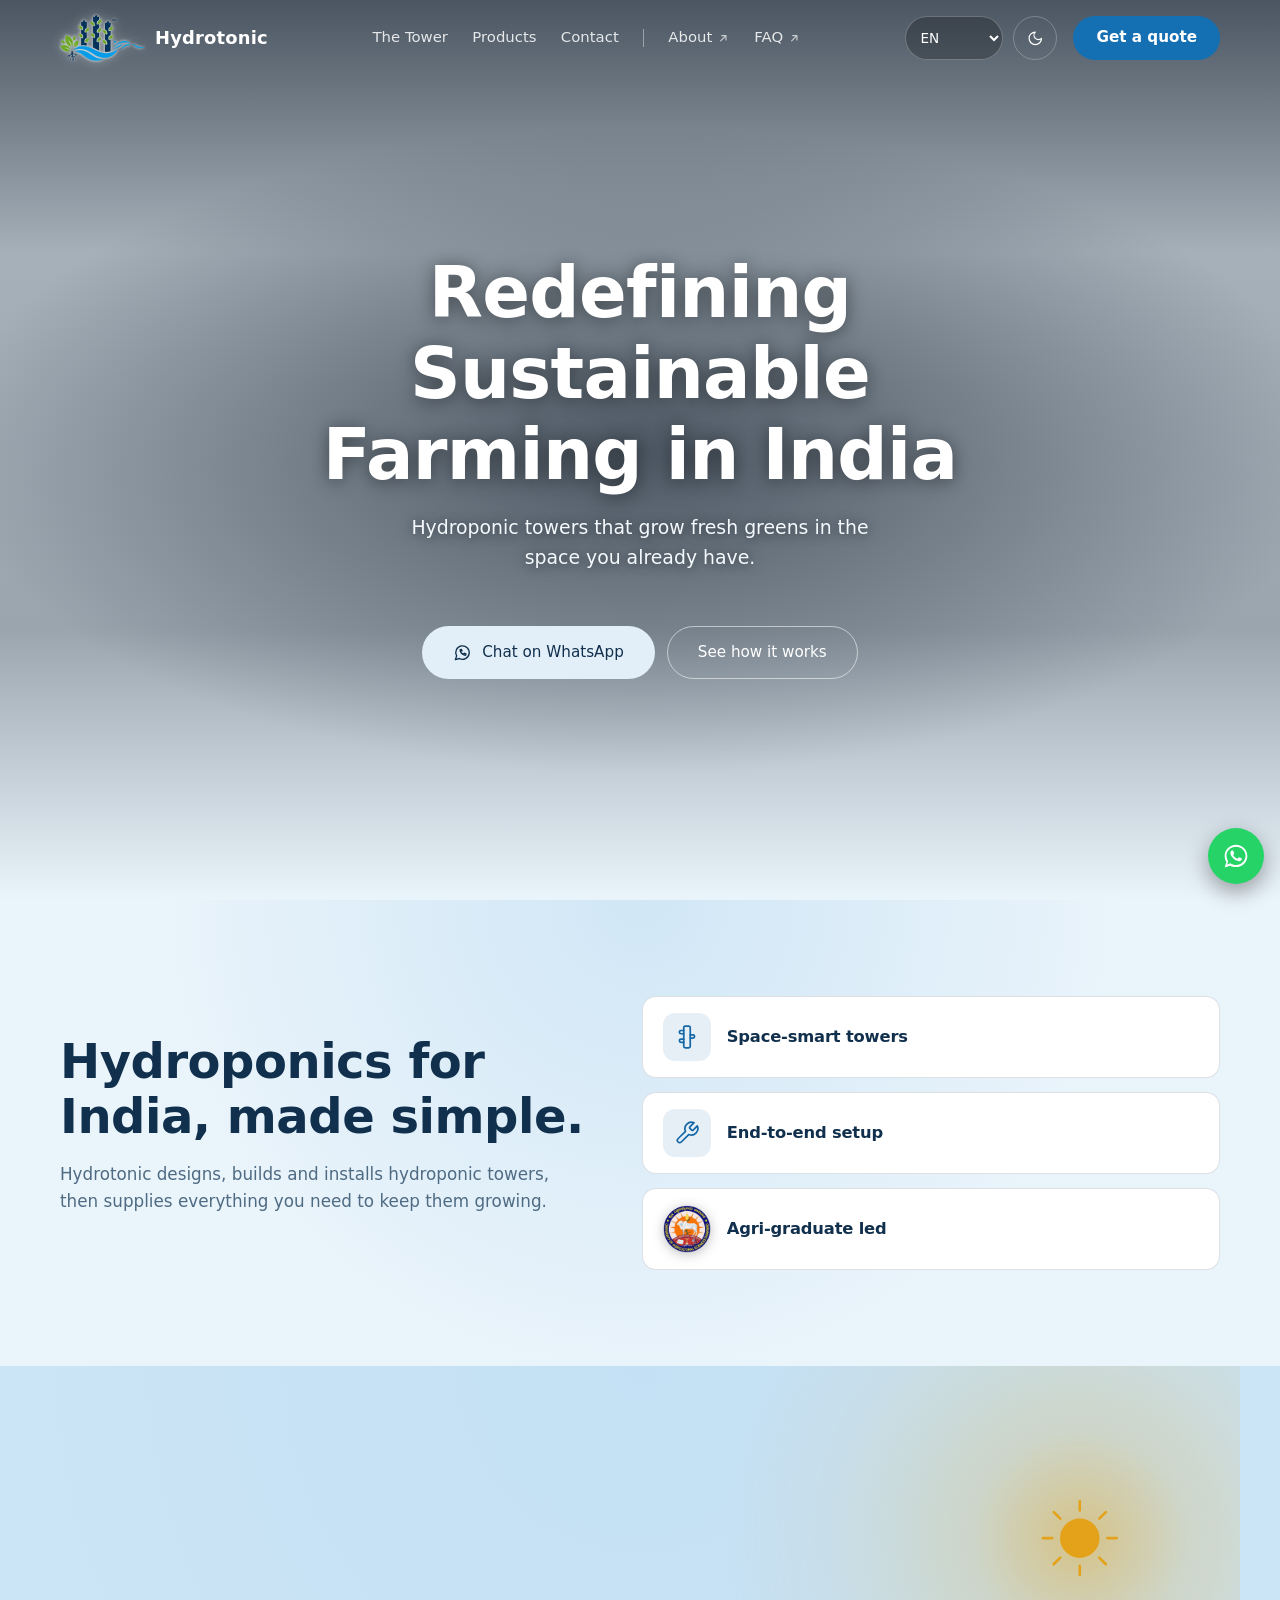
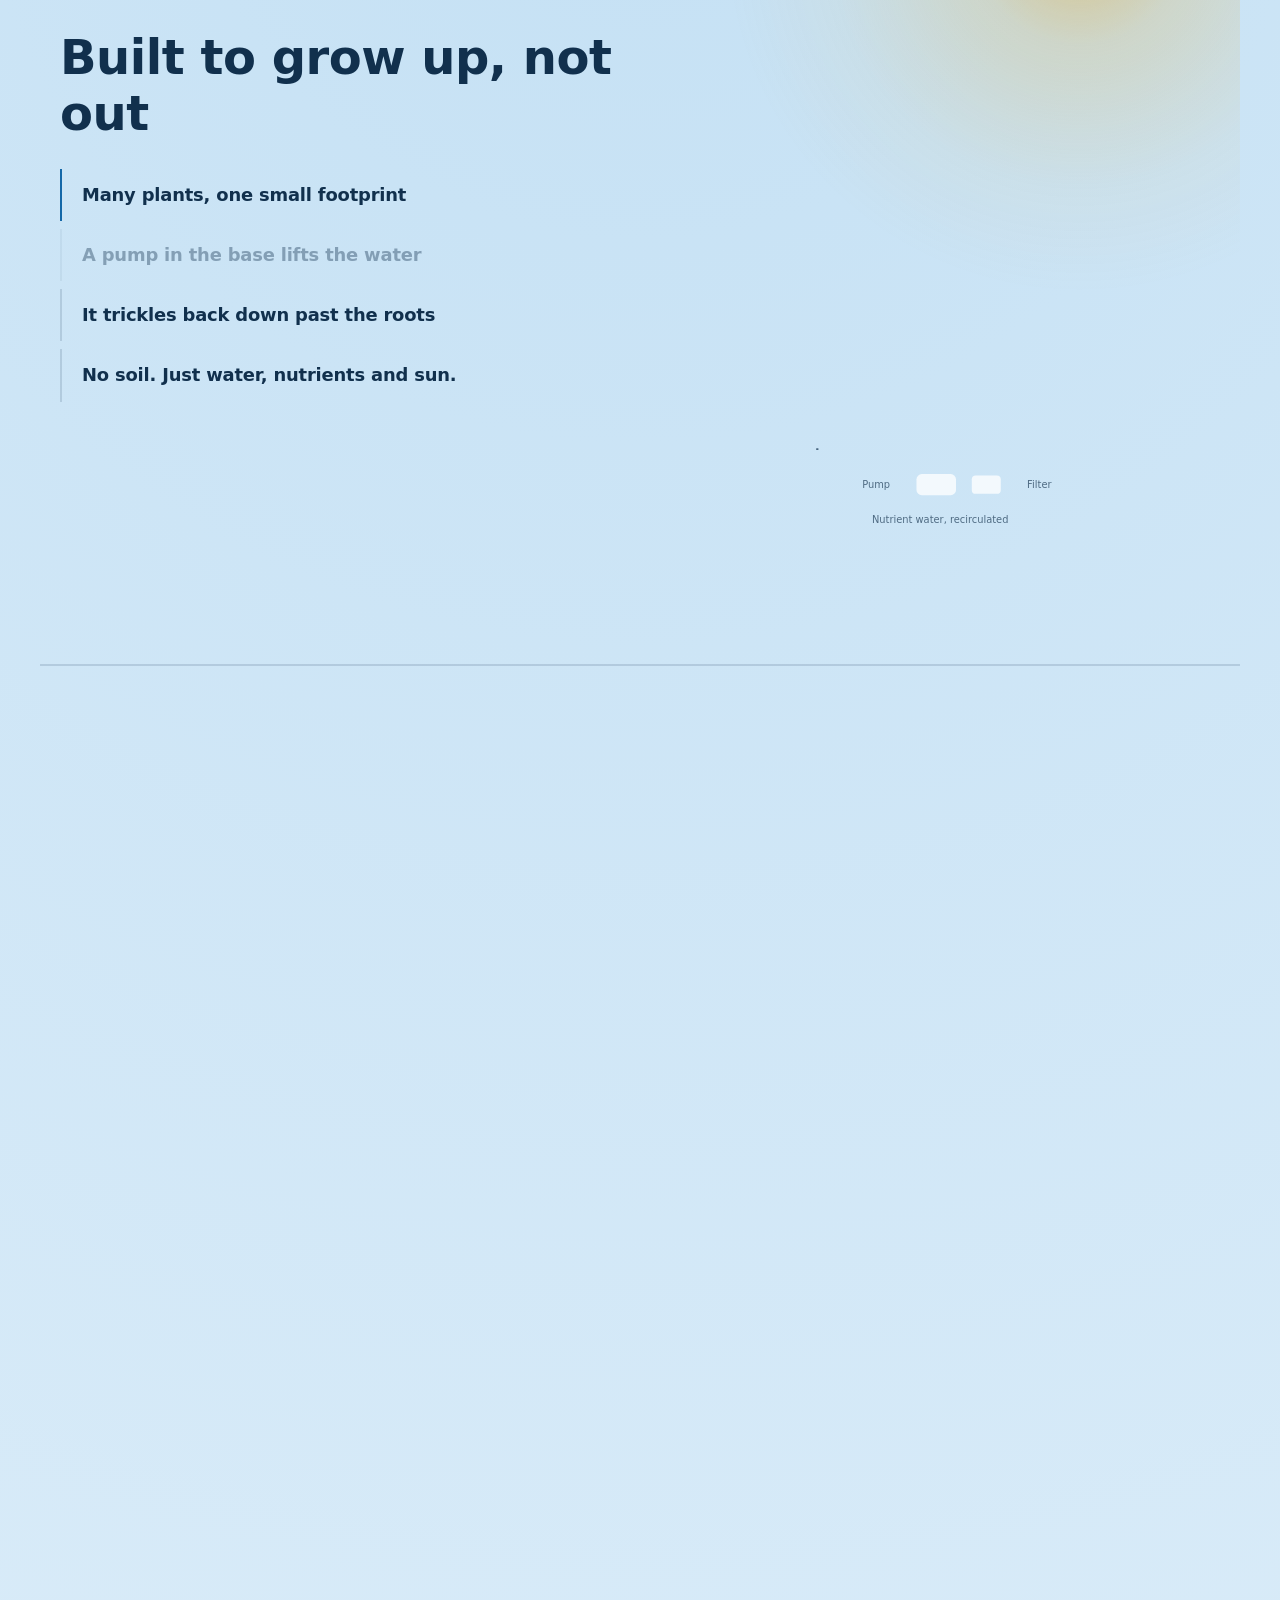
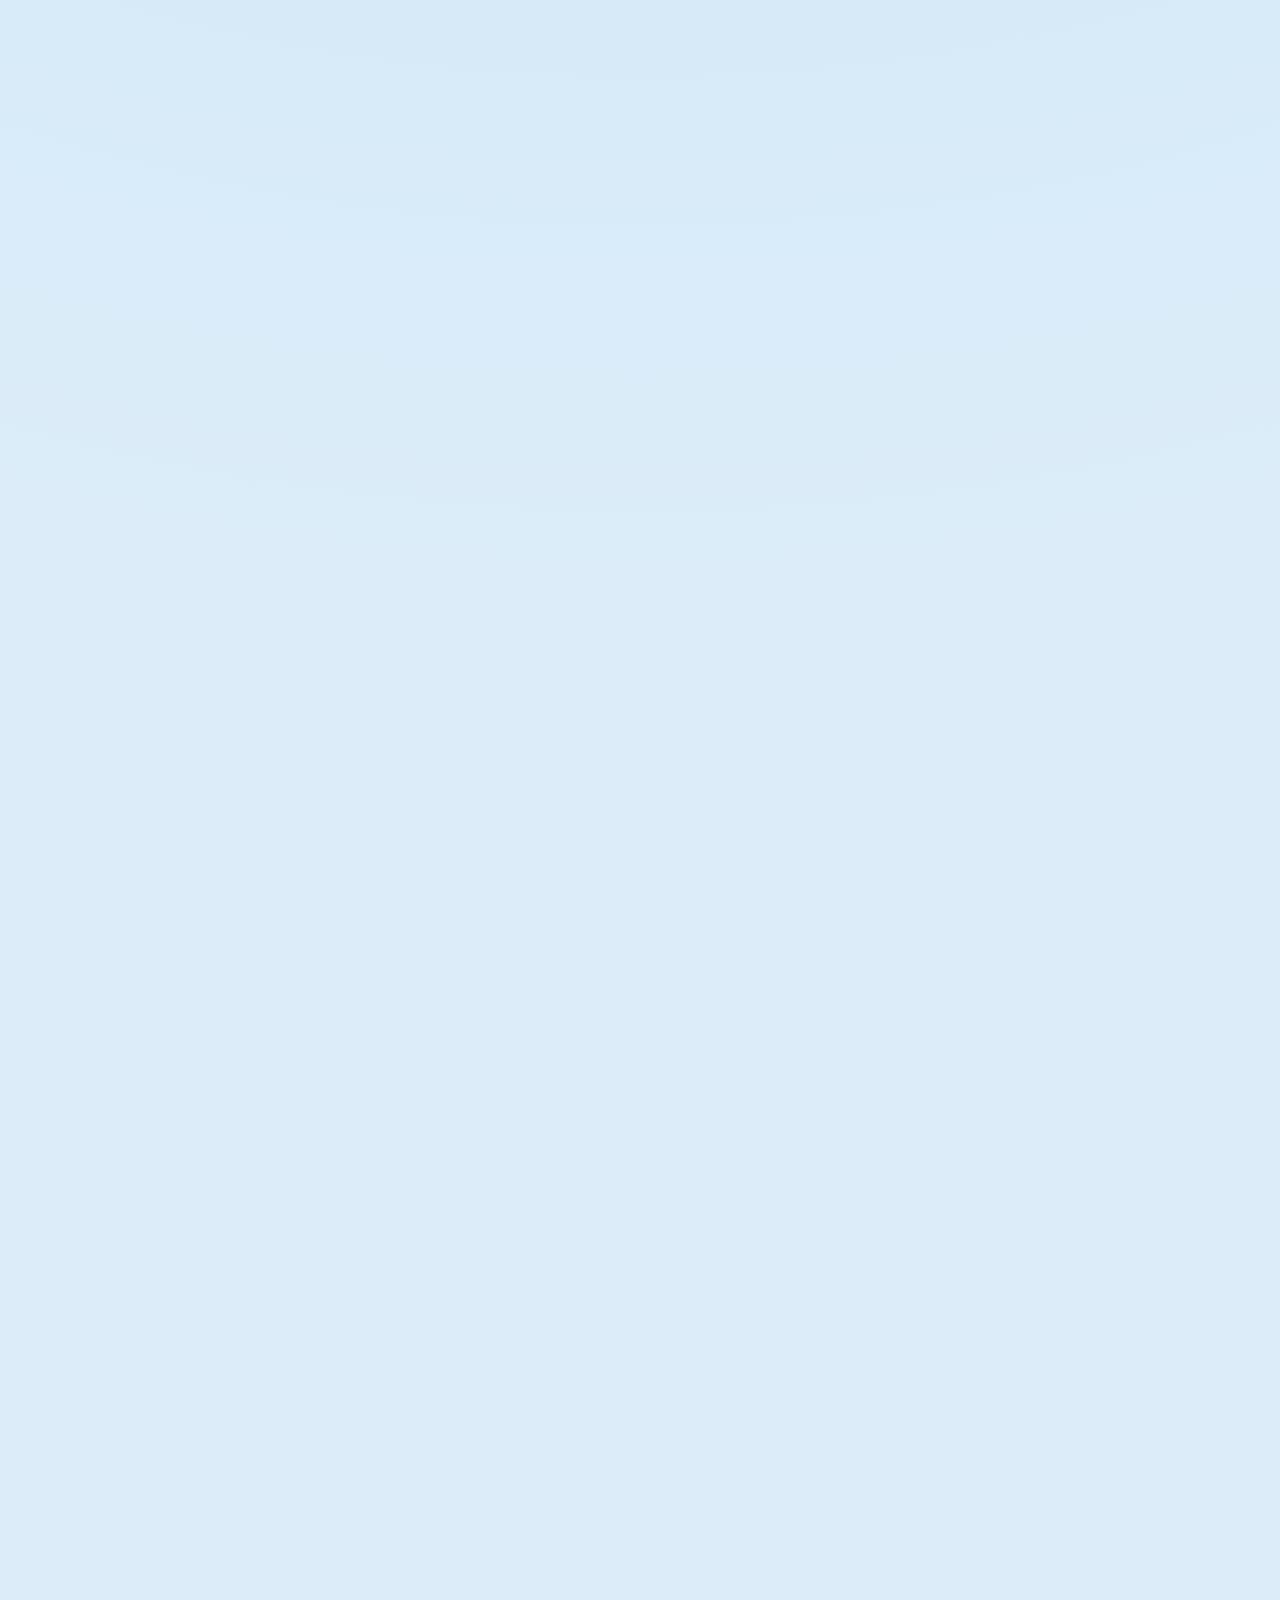
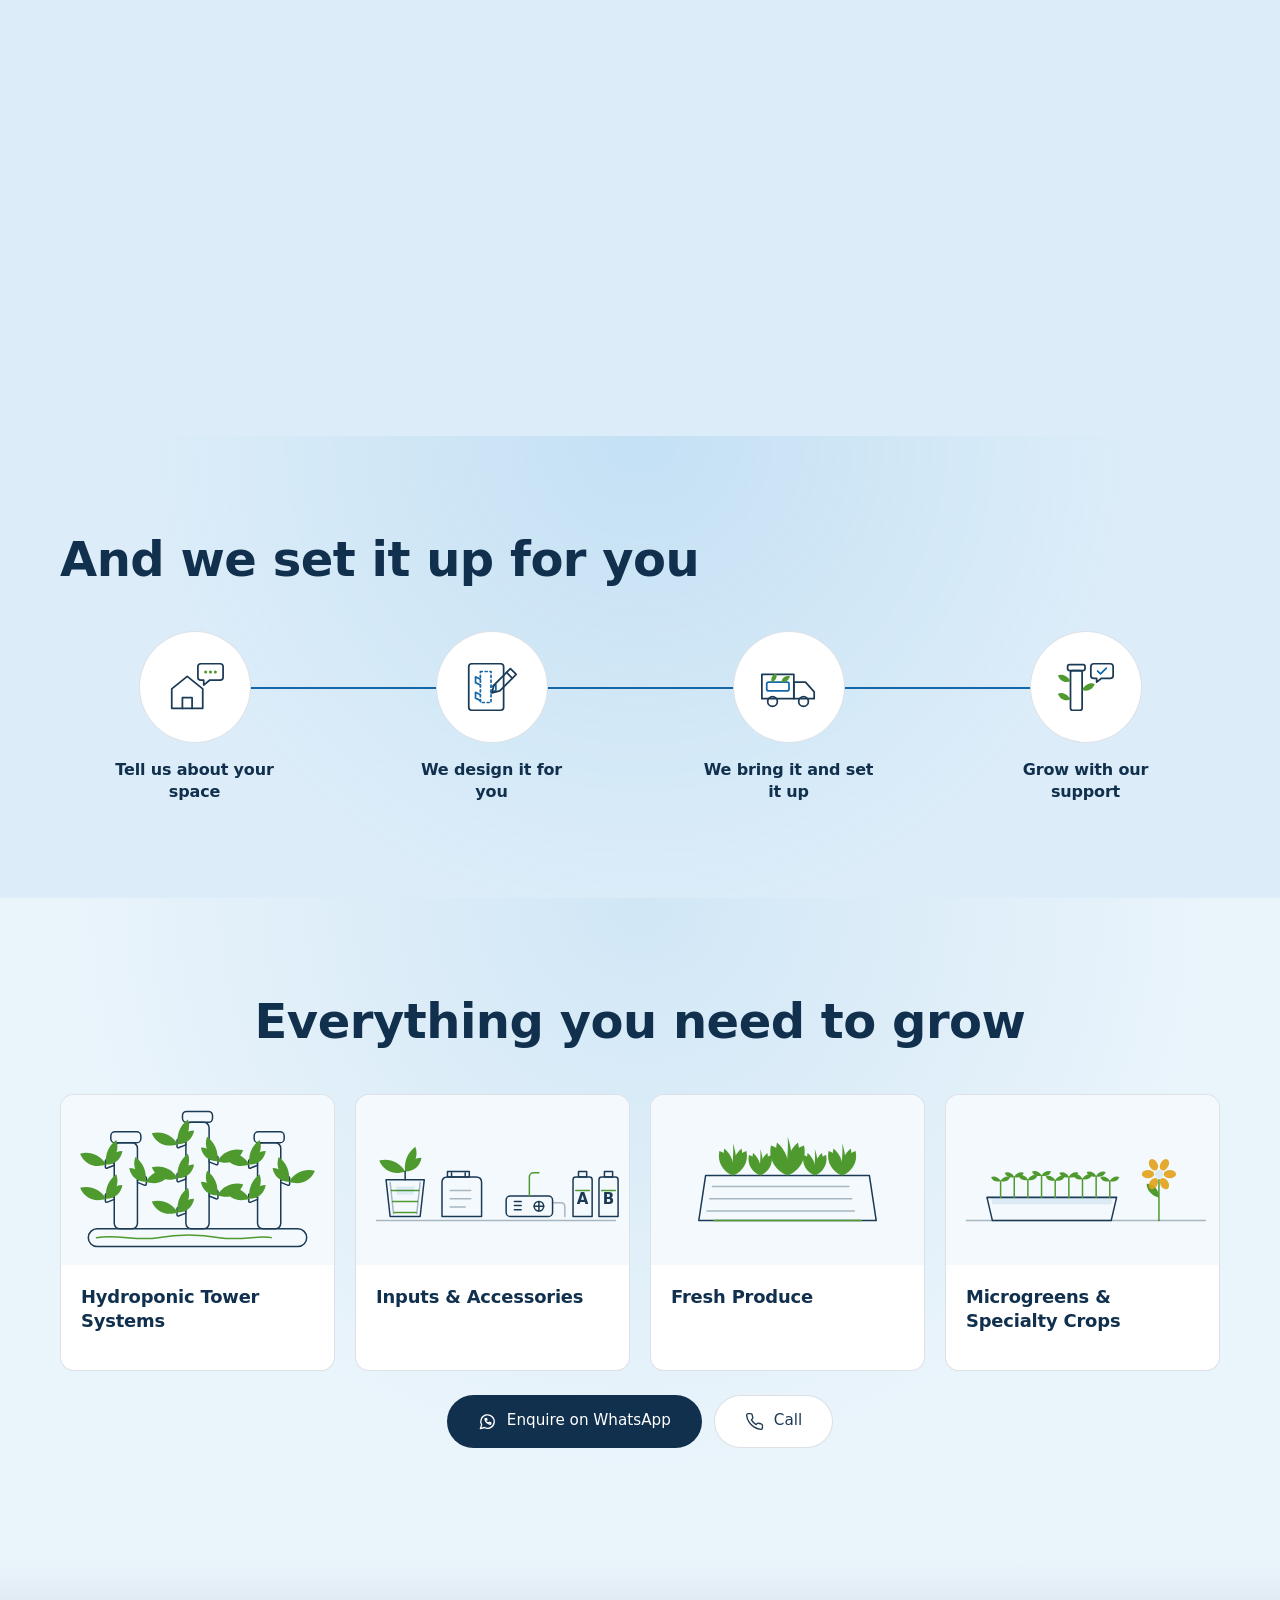
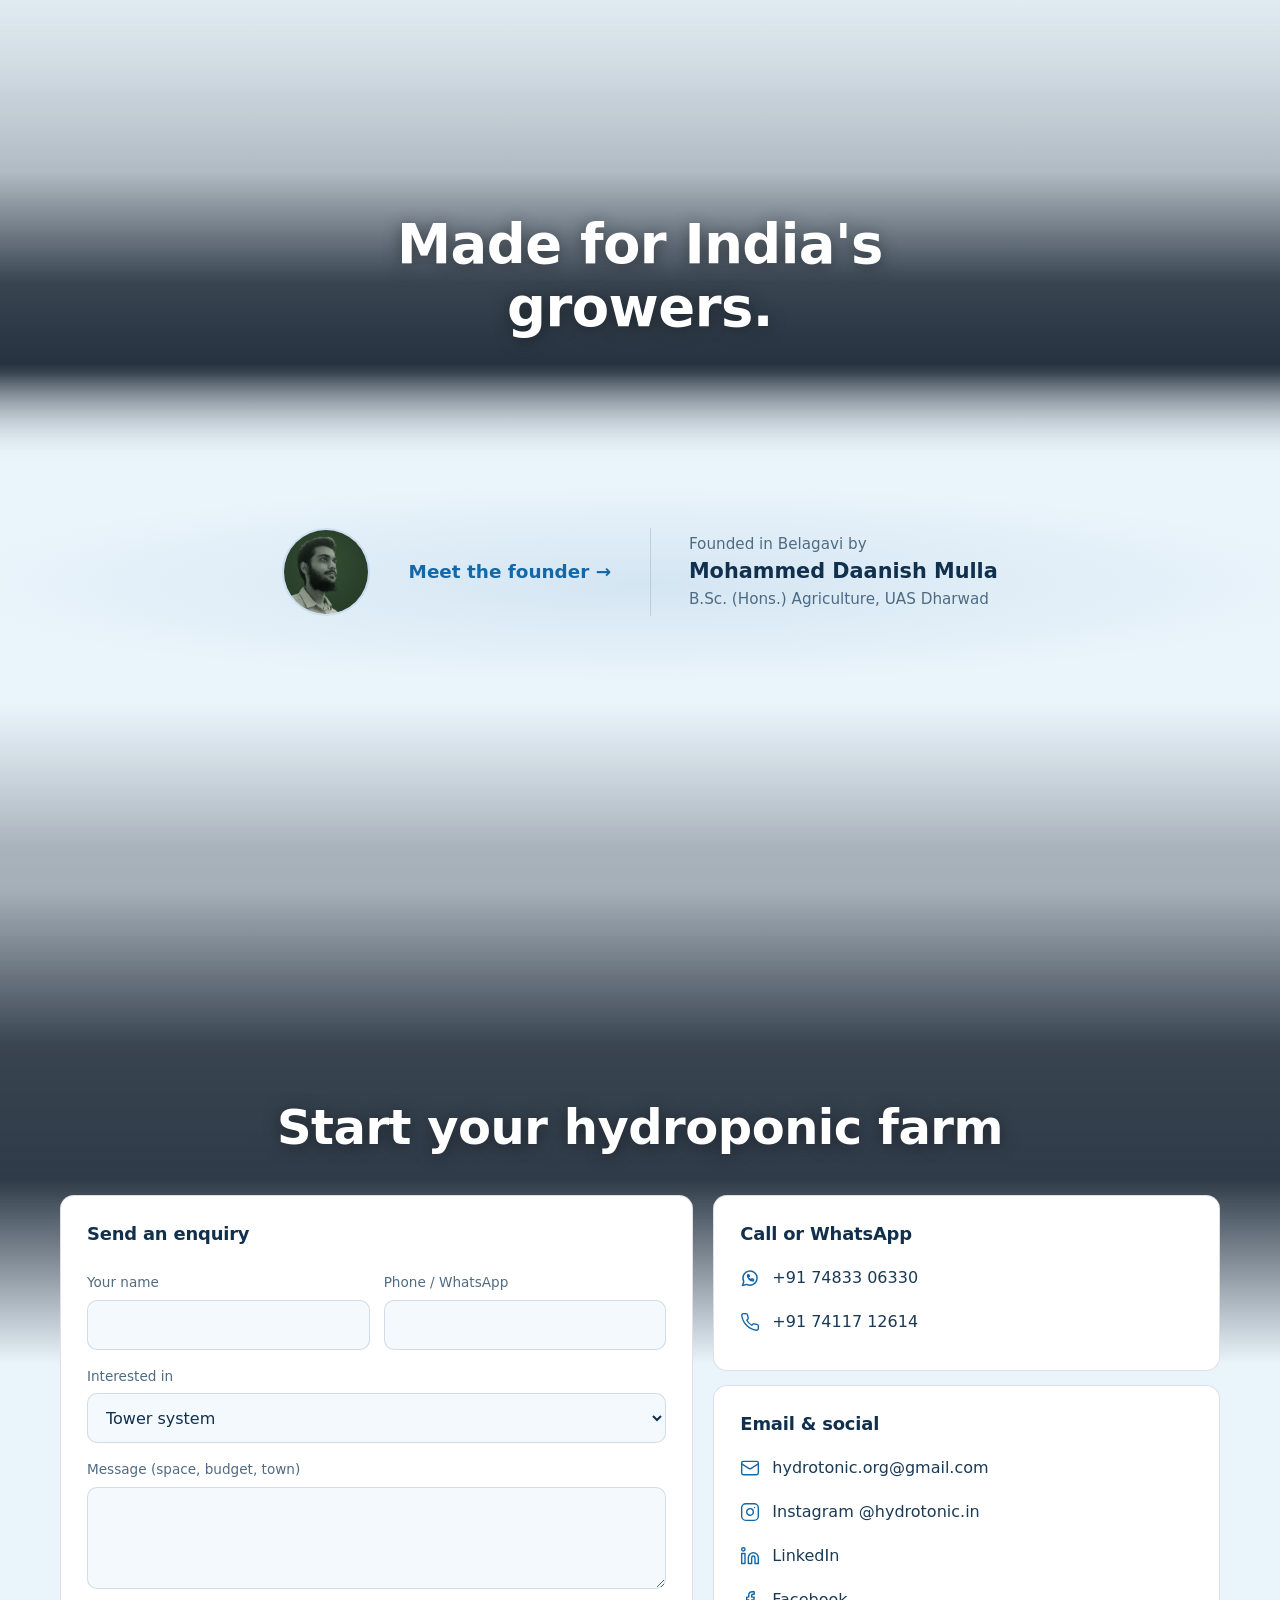
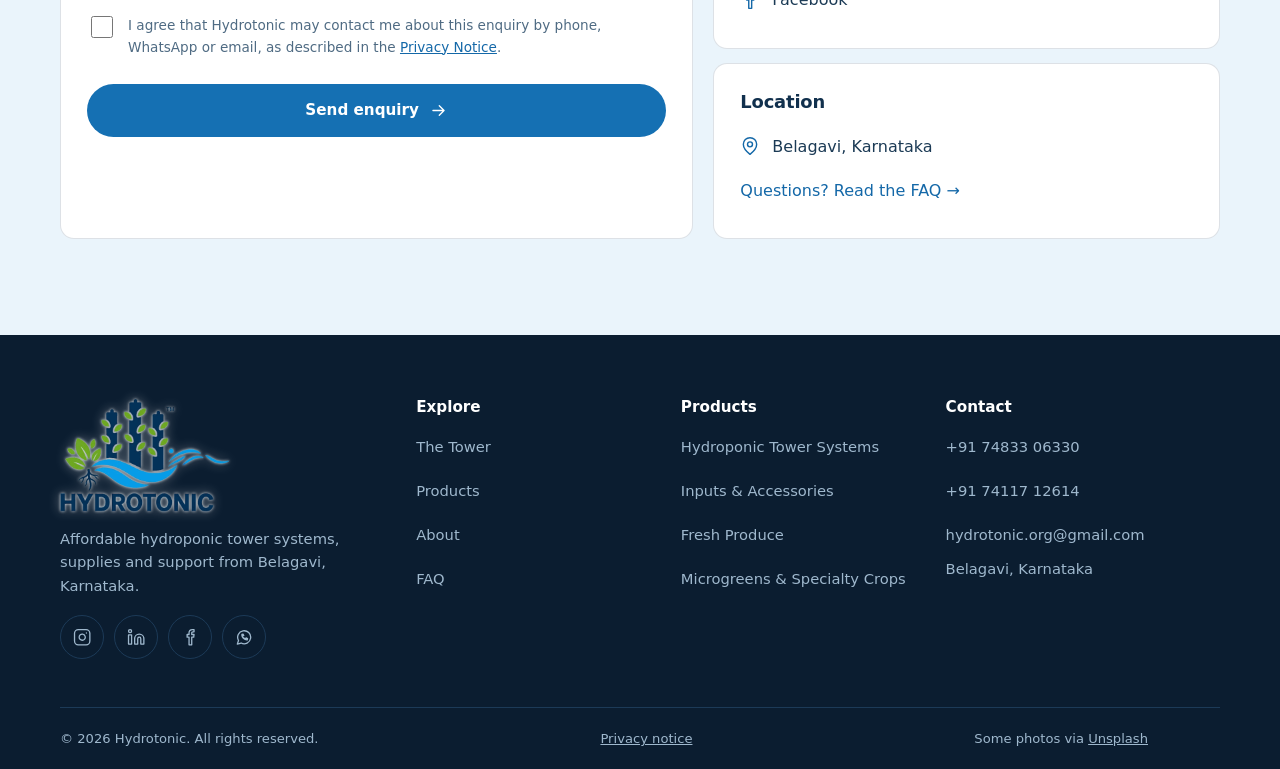
==== commit e09f907a: "Sky-blue theme from the brand banner; light is the default, navy dark mode - Tokens: light --bg #eaf" ====
--- a/index.html
+++ b/index.html
@@ -19,7 +19,7 @@
 <meta property="og:image:height" content="1260">
 <meta property="og:image:alt" content="Hydrotonic logo: Redefining Sustainable Farming in India, with hydroponic tower systems, inputs and accessories, agriculture consultancy, fresh produce, and microgreens and specialty crops">
 <meta name="twitter:card" content="summary_large_image">
-<meta name="theme-color" content="#1d2a20">
+<meta name="theme-color" content="#eaf4fb">
 <link rel="icon" href="/img/favicon.png">
 <link rel="apple-touch-icon" href="/img/apple-touch-icon.png">
 <link rel="manifest" href="/manifest.webmanifest">
@@ -28,8 +28,8 @@
 <link rel="preconnect" href="https://fonts.googleapis.com">
 <link rel="preconnect" href="https://fonts.gstatic.com" crossorigin>
 <link href="https://fonts.googleapis.com/css2?family=Montserrat:wght@400;500;600&family=Noto+Sans+Devanagari:wght@400;500;600&family=Noto+Sans+Kannada:wght@400;500;600&display=swap" rel="stylesheet">
-<link rel="stylesheet" href="/assets/site.css?v=26">
-<script src="/assets/theme.js?v=26"></script>
+<link rel="stylesheet" href="/assets/site.css?v=27">
+<script src="/assets/theme.js?v=27"></script>
 <script type="application/ld+json">
 {"@context":"https://schema.org","@type":"LocalBusiness","name":"Hydrotonic","url":"https://hydrotonic.org/","email":"hydrotonic.org@gmail.com","telephone":["+917483306330","+917411712614"],"foundingDate":"2025","founder":{"@type":"Person","name":"Mohammed Daanish Mulla"},"address":{"@type":"PostalAddress","addressLocality":"Belagavi","addressRegion":"Karnataka","addressCountry":"IN"},"sameAs":["https://www.instagram.com/hydrotonic.in/","https://www.linkedin.com/company/hydrotonic/","https://www.facebook.com/share/1AKvc3c59d/"]}
 </script>
@@ -46,24 +46,24 @@
         <a href="/#products" data-i18n="nav_products">Products</a>
         <a href="/#contact" data-i18n="nav_contact">Contact</a>
         <span class="sep" aria-hidden="true"></span>
-        <a class="page" href="/about.html"><span data-i18n="about_eyebrow">About</span><svg class="ico go" aria-hidden="true"><use href="/assets/icons.svg?v=26#i-go"/></svg></a>
-        <a class="page" href="/faq.html"><span data-i18n="nav_faq">FAQ</span><svg class="ico go" aria-hidden="true"><use href="/assets/icons.svg?v=26#i-go"/></svg></a>
+        <a class="page" href="/about.html"><span data-i18n="about_eyebrow">About</span><svg class="ico go" aria-hidden="true"><use href="/assets/icons.svg?v=27#i-go"/></svg></a>
+        <a class="page" href="/faq.html"><span data-i18n="nav_faq">FAQ</span><svg class="ico go" aria-hidden="true"><use href="/assets/icons.svg?v=27#i-go"/></svg></a>
       </nav>
       <div class="tools">
         <select class="lang-select" aria-label="Language"><option value="en">EN</option><option value="kn">ಕನ್ನಡ</option><option value="hi">हिंदी</option><option value="mr">मराठी</option></select>
-        <button class="theme-btn" type="button" aria-label="Switch light or dark mode"><svg class="ico sun" aria-hidden="true"><use href="/assets/icons.svg?v=26#i-sun"/></svg><svg class="ico moon" aria-hidden="true"><use href="/assets/icons.svg?v=26#i-moon"/></svg></button>
-        <button class="menu-btn" id="menu-open" type="button" aria-label="Open menu"><svg class="ico" aria-hidden="true"><use href="/assets/icons.svg?v=26#i-menu"/></svg></button>
+        <button class="theme-btn" type="button" aria-label="Switch light or dark mode"><svg class="ico sun" aria-hidden="true"><use href="/assets/icons.svg?v=27#i-sun"/></svg><svg class="ico moon" aria-hidden="true"><use href="/assets/icons.svg?v=27#i-moon"/></svg></button>
+        <button class="menu-btn" id="menu-open" type="button" aria-label="Open menu"><svg class="ico" aria-hidden="true"><use href="/assets/icons.svg?v=27#i-menu"/></svg></button>
         <a class="btn btn-brand quote" href="/#contact" data-i18n="get_quote">Get a quote</a>
       </div>
     </div>
     <div class="wrap subnav">
       <nav aria-label="Pages">
-        <a class="page" href="/about.html"><span data-i18n="about_eyebrow">About</span><svg class="ico go" aria-hidden="true"><use href="/assets/icons.svg?v=26#i-go"/></svg></a>
-        <a class="page" href="/faq.html"><span data-i18n="nav_faq">FAQ</span><svg class="ico go" aria-hidden="true"><use href="/assets/icons.svg?v=26#i-go"/></svg></a>
+        <a class="page" href="/about.html"><span data-i18n="about_eyebrow">About</span><svg class="ico go" aria-hidden="true"><use href="/assets/icons.svg?v=27#i-go"/></svg></a>
+        <a class="page" href="/faq.html"><span data-i18n="nav_faq">FAQ</span><svg class="ico go" aria-hidden="true"><use href="/assets/icons.svg?v=27#i-go"/></svg></a>
       </nav>
       <div class="tools">
         <select class="lang-select" aria-label="Language"><option value="en">EN</option><option value="kn">ಕನ್ನಡ</option><option value="hi">हिंदी</option><option value="mr">मराठी</option></select>
-        <button class="theme-btn" type="button" aria-label="Switch light or dark mode"><svg class="ico sun" aria-hidden="true"><use href="/assets/icons.svg?v=26#i-sun"/></svg><svg class="ico moon" aria-hidden="true"><use href="/assets/icons.svg?v=26#i-moon"/></svg></button>
+        <button class="theme-btn" type="button" aria-label="Switch light or dark mode"><svg class="ico sun" aria-hidden="true"><use href="/assets/icons.svg?v=27#i-sun"/></svg><svg class="ico moon" aria-hidden="true"><use href="/assets/icons.svg?v=27#i-moon"/></svg></button>
       </div>
     </div>
   </header>
@@ -73,11 +73,11 @@
   <div class="wrap">
     <div class="menu-head">
       <a class="brand" href="/" title="Hydrotonic home" aria-label="Hydrotonic home"><img class="mark" src="/img/logo-mark-navy.png" alt="" width="70" height="38">Hydrotonic</a>
-      <button class="menu-btn" id="menu-close" type="button" aria-label="Close menu"><svg class="ico" aria-hidden="true"><use href="/assets/icons.svg?v=26#i-x"/></svg></button>
+      <button class="menu-btn" id="menu-close" type="button" aria-label="Close menu"><svg class="ico" aria-hidden="true"><use href="/assets/icons.svg?v=27#i-x"/></svg></button>
     </div>
     <nav aria-label="Menu">
       <details class="menu-home">
-        <summary><b data-i18n="nav_home">Home</b><svg class="ico chev" aria-hidden="true"><use href="/assets/icons.svg?v=26#i-chev"/></svg></summary>
+        <summary><b data-i18n="nav_home">Home</b><svg class="ico chev" aria-hidden="true"><use href="/assets/icons.svg?v=27#i-chev"/></svg></summary>
         <div class="sub">
           <a href="/"><span data-i18n="home_top">Overview</span></a>
           <a href="/#tower"><span data-i18n="nav_tower">The Tower</span></a>
@@ -85,18 +85,18 @@
           <a href="/#contact"><span data-i18n="nav_contact">Contact</span></a>
         </div>
       </details>
-      <a class="page" href="/about.html"><b data-i18n="about_eyebrow">About</b><svg class="ico go" aria-hidden="true"><use href="/assets/icons.svg?v=26#i-go"/></svg></a>
-      <a class="page" href="/faq.html"><b data-i18n="nav_faq">FAQ</b><svg class="ico go" aria-hidden="true"><use href="/assets/icons.svg?v=26#i-go"/></svg></a>
+      <a class="page" href="/about.html"><b data-i18n="about_eyebrow">About</b><svg class="ico go" aria-hidden="true"><use href="/assets/icons.svg?v=27#i-go"/></svg></a>
+      <a class="page" href="/faq.html"><b data-i18n="nav_faq">FAQ</b><svg class="ico go" aria-hidden="true"><use href="/assets/icons.svg?v=27#i-go"/></svg></a>
     </nav>
     <div class="menu-tools">
       <select class="lang-select" aria-label="Language"><option value="en">English</option><option value="kn">ಕನ್ನಡ</option><option value="hi">हिंदी</option><option value="mr">मराठी</option></select>
-      <button class="theme-btn" type="button" aria-label="Switch light or dark mode"><svg class="ico sun" aria-hidden="true"><use href="/assets/icons.svg?v=26#i-sun"/></svg><svg class="ico moon" aria-hidden="true"><use href="/assets/icons.svg?v=26#i-moon"/></svg></button>
-    </div>
-    <a class="btn btn-light" href="https://wa.me/917483306330" target="_blank" rel="noopener"><svg class="ico" aria-hidden="true"><use href="/assets/icons.svg?v=26#i-wa"/></svg><span data-i18n="cta_wa">Chat on WhatsApp</span></a>
+      <button class="theme-btn" type="button" aria-label="Switch light or dark mode"><svg class="ico sun" aria-hidden="true"><use href="/assets/icons.svg?v=27#i-sun"/></svg><svg class="ico moon" aria-hidden="true"><use href="/assets/icons.svg?v=27#i-moon"/></svg></button>
+    </div>
+    <a class="btn btn-light" href="https://wa.me/917483306330" target="_blank" rel="noopener"><svg class="ico" aria-hidden="true"><use href="/assets/icons.svg?v=27#i-wa"/></svg><span data-i18n="cta_wa">Chat on WhatsApp</span></a>
     <div class="menu-social">
-      <a href="https://www.instagram.com/hydrotonic.in/" target="_blank" rel="noopener"><svg class="ico" aria-hidden="true"><use href="/assets/icons.svg?v=26#i-ig"/></svg>Instagram</a>
-      <a href="https://www.linkedin.com/company/hydrotonic/" target="_blank" rel="noopener"><svg class="ico" aria-hidden="true"><use href="/assets/icons.svg?v=26#i-in"/></svg>LinkedIn</a>
-      <a href="https://www.facebook.com/share/1AKvc3c59d/" target="_blank" rel="noopener"><svg class="ico" aria-hidden="true"><use href="/assets/icons.svg?v=26#i-fb"/></svg>Facebook</a>
+      <a href="https://www.instagram.com/hydrotonic.in/" target="_blank" rel="noopener"><svg class="ico" aria-hidden="true"><use href="/assets/icons.svg?v=27#i-ig"/></svg>Instagram</a>
+      <a href="https://www.linkedin.com/company/hydrotonic/" target="_blank" rel="noopener"><svg class="ico" aria-hidden="true"><use href="/assets/icons.svg?v=27#i-in"/></svg>LinkedIn</a>
+      <a href="https://www.facebook.com/share/1AKvc3c59d/" target="_blank" rel="noopener"><svg class="ico" aria-hidden="true"><use href="/assets/icons.svg?v=27#i-fb"/></svg>Facebook</a>
     </div>
   </div>
 </dialog>
@@ -108,7 +108,7 @@
       <h1 data-i18n="hero_title">Redefining Sustainable Farming in India</h1>
       <p data-i18n="hero_short">Hydroponic towers that grow fresh greens in the space you already have.</p>
       <div class="ctas">
-        <a class="btn btn-light" href="https://wa.me/917483306330?text=Hi%20Hydrotonic%2C%20I%27m%20interested%20in%20a%20hydroponic%20setup." target="_blank" rel="noopener"><svg class="ico" aria-hidden="true"><use href="/assets/icons.svg?v=26#i-wa"/></svg><span data-i18n="cta_wa">Chat on WhatsApp</span></a>
+        <a class="btn btn-light" href="https://wa.me/917483306330?text=Hi%20Hydrotonic%2C%20I%27m%20interested%20in%20a%20hydroponic%20setup." target="_blank" rel="noopener"><svg class="ico" aria-hidden="true"><use href="/assets/icons.svg?v=27#i-wa"/></svg><span data-i18n="cta_wa">Chat on WhatsApp</span></a>
         <a class="btn btn-outline" href="#intro" data-i18n="cta_how">See how it works</a>
       </div>
     </div>
@@ -122,8 +122,8 @@
         <p class="lead" data-i18n="intro_text">Hydrotonic designs, builds and installs hydroponic towers, then supplies everything you need to keep them growing.</p>
       </div>
       <div class="pillars stagger">
-        <div class="pillar reveal"><svg class="ico" aria-hidden="true"><use href="/assets/icons.svg?v=26#i-tower"/></svg><div><h3 data-i18n="hf1t">Space-smart towers</h3></div></div>
-        <div class="pillar reveal"><svg class="ico" aria-hidden="true"><use href="/assets/icons.svg?v=26#i-wrench"/></svg><div><h3 data-i18n="hf2t">End-to-end setup</h3></div></div>
+        <div class="pillar reveal"><svg class="ico" aria-hidden="true"><use href="/assets/icons.svg?v=27#i-tower"/></svg><div><h3 data-i18n="hf1t">Space-smart towers</h3></div></div>
+        <div class="pillar reveal"><svg class="ico" aria-hidden="true"><use href="/assets/icons.svg?v=27#i-wrench"/></svg><div><h3 data-i18n="hf2t">End-to-end setup</h3></div></div>
         <div class="pillar reveal"><img class="uas-badge" src="/img/uas-dharwad.png" alt="University of Agricultural Sciences, Dharwad emblem" width="48" height="48"><div><h3 data-i18n="hf3t">Agri-graduate led</h3></div></div>
       </div>
     </div>
@@ -211,8 +211,8 @@
         </div><div class="body"><h3 data-i18n="p4_t">Microgreens &amp; Specialty Crops</h3></div></article>
       </div>
       <p class="ctas center-ctas">
-        <a class="btn btn-light" href="https://wa.me/917483306330?text=Hi%20Hydrotonic%2C%20I%27d%20like%20to%20know%20more%20about%20your%20products." target="_blank" rel="noopener"><svg class="ico" aria-hidden="true"><use href="/assets/icons.svg?v=26#i-wa"/></svg><span data-i18n="enquire">Enquire on WhatsApp</span></a>
-        <a class="btn btn-line" href="tel:+917483306330"><svg class="ico" aria-hidden="true"><use href="/assets/icons.svg?v=26#i-phone"/></svg><span data-i18n="call">Call</span></a>
+        <a class="btn btn-light" href="https://wa.me/917483306330?text=Hi%20Hydrotonic%2C%20I%27d%20like%20to%20know%20more%20about%20your%20products." target="_blank" rel="noopener"><svg class="ico" aria-hidden="true"><use href="/assets/icons.svg?v=27#i-wa"/></svg><span data-i18n="enquire">Enquire on WhatsApp</span></a>
+        <a class="btn btn-line" href="tel:+917483306330"><svg class="ico" aria-hidden="true"><use href="/assets/icons.svg?v=27#i-phone"/></svg><span data-i18n="call">Call</span></a>
       </p>
     </div>
   </section>
@@ -263,25 +263,25 @@
             <label for="f-msg" data-i18n="f_msg">Message (space, budget, town)</label>
             <textarea id="f-msg" name="message" rows="4"></textarea>
             <label class="consent"><input type="checkbox" name="consent" value="Agreed to be contacted about this enquiry (Privacy Notice)" required><span data-i18n="consent">I agree that Hydrotonic may contact me about this enquiry by phone, WhatsApp or email, as described in the <a href="/privacy.html">Privacy Notice</a>.</span></label>
-            <button class="btn btn-brand" type="submit"><span data-i18n="f_send">Send enquiry</span><svg class="ico" aria-hidden="true"><use href="/assets/icons.svg?v=26#i-arrow"/></svg></button>
+            <button class="btn btn-brand" type="submit"><span data-i18n="f_send">Send enquiry</span><svg class="ico" aria-hidden="true"><use href="/assets/icons.svg?v=27#i-arrow"/></svg></button>
           </form>
         </div>
         <div class="reveal">
           <div class="panel">
             <h3 data-i18n="c_call">Call or WhatsApp</h3>
-            <p><svg class="ico" aria-hidden="true"><use href="/assets/icons.svg?v=26#i-wa"/></svg><a href="https://wa.me/917483306330" target="_blank" rel="noopener">+91 74833 06330</a></p>
-            <p><svg class="ico" aria-hidden="true"><use href="/assets/icons.svg?v=26#i-phone"/></svg><a href="tel:+917411712614">+91 74117 12614</a></p>
+            <p><svg class="ico" aria-hidden="true"><use href="/assets/icons.svg?v=27#i-wa"/></svg><a href="https://wa.me/917483306330" target="_blank" rel="noopener">+91 74833 06330</a></p>
+            <p><svg class="ico" aria-hidden="true"><use href="/assets/icons.svg?v=27#i-phone"/></svg><a href="tel:+917411712614">+91 74117 12614</a></p>
           </div>
           <div class="panel">
             <h3 data-i18n="c_email">Email &amp; social</h3>
-            <p><svg class="ico" aria-hidden="true"><use href="/assets/icons.svg?v=26#i-mail"/></svg><a href="mailto:hydrotonic.org@gmail.com">hydrotonic.org@gmail.com</a></p>
-            <p><svg class="ico" aria-hidden="true"><use href="/assets/icons.svg?v=26#i-ig"/></svg><a href="https://www.instagram.com/hydrotonic.in/" target="_blank" rel="noopener">Instagram @hydrotonic.in</a></p>
-            <p><svg class="ico" aria-hidden="true"><use href="/assets/icons.svg?v=26#i-in"/></svg><a href="https://www.linkedin.com/company/hydrotonic/" target="_blank" rel="noopener">LinkedIn</a></p>
-            <p><svg class="ico" aria-hidden="true"><use href="/assets/icons.svg?v=26#i-fb"/></svg><a href="https://www.facebook.com/share/1AKvc3c59d/" target="_blank" rel="noopener">Facebook</a></p>
+            <p><svg class="ico" aria-hidden="true"><use href="/assets/icons.svg?v=27#i-mail"/></svg><a href="mailto:hydrotonic.org@gmail.com">hydrotonic.org@gmail.com</a></p>
+            <p><svg class="ico" aria-hidden="true"><use href="/assets/icons.svg?v=27#i-ig"/></svg><a href="https://www.instagram.com/hydrotonic.in/" target="_blank" rel="noopener">Instagram @hydrotonic.in</a></p>
+            <p><svg class="ico" aria-hidden="true"><use href="/assets/icons.svg?v=27#i-in"/></svg><a href="https://www.linkedin.com/company/hydrotonic/" target="_blank" rel="noopener">LinkedIn</a></p>
+            <p><svg class="ico" aria-hidden="true"><use href="/assets/icons.svg?v=27#i-fb"/></svg><a href="https://www.facebook.com/share/1AKvc3c59d/" target="_blank" rel="noopener">Facebook</a></p>
           </div>
           <div class="panel">
             <h3 data-i18n="c_loc">Location</h3>
-            <p><svg class="ico" aria-hidden="true"><use href="/assets/icons.svg?v=26#i-pin"/></svg><span data-i18n="top_loc">Belagavi, Karnataka</span></p>
+            <p><svg class="ico" aria-hidden="true"><use href="/assets/icons.svg?v=27#i-pin"/></svg><span data-i18n="top_loc">Belagavi, Karnataka</span></p>
             <p><a class="link" href="/faq.html" data-i18n="faq_link">Questions? Read the FAQ →</a></p>
           </div>
         </div>
@@ -297,10 +297,10 @@
         <a class="brand foot-logo" href="/" title="Hydrotonic home" aria-label="Hydrotonic home"><img src="/img/logo-navy.png" alt="Hydrotonic" width="180" height="119"></a>
         <p data-i18n="foot_blurb">Affordable hydroponic tower systems, supplies and support from Belagavi, Karnataka.</p>
         <div class="social">
-          <a href="https://www.instagram.com/hydrotonic.in/" target="_blank" rel="noopener" aria-label="Hydrotonic on Instagram"><svg class="ico" aria-hidden="true"><use href="/assets/icons.svg?v=26#i-ig"/></svg></a>
-          <a href="https://www.linkedin.com/company/hydrotonic/" target="_blank" rel="noopener" aria-label="Hydrotonic on LinkedIn"><svg class="ico" aria-hidden="true"><use href="/assets/icons.svg?v=26#i-in"/></svg></a>
-          <a href="https://www.facebook.com/share/1AKvc3c59d/" target="_blank" rel="noopener" aria-label="Hydrotonic on Facebook"><svg class="ico" aria-hidden="true"><use href="/assets/icons.svg?v=26#i-fb"/></svg></a>
-          <a href="https://wa.me/917483306330" target="_blank" rel="noopener" aria-label="Hydrotonic on WhatsApp"><svg class="ico" aria-hidden="true"><use href="/assets/icons.svg?v=26#i-wa"/></svg></a>
+          <a href="https://www.instagram.com/hydrotonic.in/" target="_blank" rel="noopener" aria-label="Hydrotonic on Instagram"><svg class="ico" aria-hidden="true"><use href="/assets/icons.svg?v=27#i-ig"/></svg></a>
+          <a href="https://www.linkedin.com/company/hydrotonic/" target="_blank" rel="noopener" aria-label="Hydrotonic on LinkedIn"><svg class="ico" aria-hidden="true"><use href="/assets/icons.svg?v=27#i-in"/></svg></a>
+          <a href="https://www.facebook.com/share/1AKvc3c59d/" target="_blank" rel="noopener" aria-label="Hydrotonic on Facebook"><svg class="ico" aria-hidden="true"><use href="/assets/icons.svg?v=27#i-fb"/></svg></a>
+          <a href="https://wa.me/917483306330" target="_blank" rel="noopener" aria-label="Hydrotonic on WhatsApp"><svg class="ico" aria-hidden="true"><use href="/assets/icons.svg?v=27#i-wa"/></svg></a>
         </div>
       </div>
       <div>
@@ -343,6 +343,6 @@
   <svg viewBox="0 0 32 32" aria-hidden="true"><path d="M16 3C8.8 3 3 8.7 3 15.8c0 2.5.7 4.9 2 7L3 29l6.4-2c2 1.1 4.3 1.7 6.6 1.7 7.2 0 13-5.7 13-12.8S23.2 3 16 3zm0 23.4c-2.1 0-4.1-.6-5.9-1.7l-.4-.3-3.8 1.2 1.2-3.7-.3-.4a10.5 10.5 0 0 1-1.7-5.7C5.1 10 10 5.3 16 5.3S26.9 10 26.9 15.8 22 26.4 16 26.4zm6-7.9c-.3-.2-1.9-1-2.2-1.1-.3-.1-.5-.2-.7.2l-1 1.2c-.2.2-.4.2-.7.1-.3-.2-1.4-.5-2.6-1.6-1-.9-1.6-1.9-1.8-2.3-.2-.3 0-.5.1-.7l.5-.6.3-.5c.1-.2 0-.4 0-.6l-1-2.4c-.3-.6-.5-.5-.7-.5h-.6c-.2 0-.6.1-.9.4-.3.3-1.1 1.1-1.1 2.7s1.2 3.2 1.3 3.4c.2.2 2.3 3.5 5.6 4.9 2.8 1.1 3.3.9 3.9.8.6-.1 1.9-.8 2.2-1.5.3-.7.3-1.4.2-1.5-.1-.1-.3-.2-.6-.4z"/></svg>
 </a>
 
-<script src="/assets/site.js?v=26"></script>
+<script src="/assets/site.js?v=27"></script>
 </body>
 </html>
--- a/assets/site.css
+++ b/assets/site.css
@@ -1,20 +1,20 @@
-/* Hydrotonic. Olive-green palette. Dark is the default look; light is opt-in via the theme button. */
+/* Hydrotonic. Sky-blue palette from the brand banner. Light is the default look; dark (the logo's navy) is opt-in via the theme button. */
 :root {
   --font: Montserrat, "Noto Sans Kannada", "Noto Sans Devanagari", system-ui, -apple-system, "Segoe UI", Roboto, sans-serif;
-  --bg: #1d2a20; --bg-2: #182419; --surface: #243327; --surface-2: #2b3c2e; --line: rgba(214, 232, 200, .11);
-  --ink: #dfe8d8; --muted: #a8b6a0; --strong: #ffffff; --green: #7cc457; --teal: #2a4a2f;
-  --pill: #e2ecd6; --pill-ink: #1e3a24; --cta: #7cc457; --cta-ink: #0d1a0f; --tag: rgba(124, 196, 87, .13);
-  --glow: radial-gradient(circle at 50% 0%, rgba(124, 196, 87, .13), transparent 62%);
-  --nav-solid: rgba(29, 42, 32, .88); --hero-end: #1d2a20; --wa: #25d366; --r: 14px;
+  --bg: #eaf4fb; --bg-2: #dcedf9; --surface: #ffffff; --surface-2: #f3f9fd; --line: rgba(17, 48, 77, .14);
+  --ink: #1b3a55; --muted: #4f6b83; --strong: #11304d; --accent: #1468a8; --green: #4f9a2e; --teal: #1c3a57;
+  --pill: #11304d; --pill-ink: #ffffff; --cta: #1570b3; --cta-ink: #ffffff; --tag: rgba(20, 104, 168, .1);
+  --glow: radial-gradient(circle at 50% 0%, rgba(26, 134, 208, .12), transparent 62%);
+  --nav-solid: rgba(234, 244, 251, .92); --hero-end: #eaf4fb; --wa: #25d366; --r: 14px;
+  color-scheme: light;
+}
+:root[data-theme="dark"] {
+  --bg: #0f2439; --bg-2: #0b1d30; --surface: #163352; --surface-2: #1b3b5e; --line: rgba(190, 220, 245, .14);
+  --ink: #d8e8f5; --muted: #9fb8cd; --strong: #ffffff; --accent: #5cb8ee; --green: #7cc457; --teal: #1c3a57;
+  --pill: #e2eef8; --pill-ink: #11304d; --cta: #5cb8ee; --cta-ink: #06213a; --tag: rgba(92, 184, 238, .14);
+  --glow: radial-gradient(circle at 50% 0%, rgba(92, 184, 238, .12), transparent 62%);
+  --nav-solid: rgba(15, 36, 57, .88); --hero-end: #0f2439;
   color-scheme: dark;
-}
-:root[data-theme="light"] {
-  --bg: #f1f5ea; --bg-2: #e6eddc; --surface: #ffffff; --surface-2: #f7faf2; --line: rgba(30, 58, 36, .13);
-  --ink: #263a2b; --muted: #5c6f5d; --strong: #1e3a24; --green: #4a8a2a; --teal: #2a4a2f;
-  --pill: #1e3a24; --pill-ink: #ffffff; --cta: #2f6b1c; --cta-ink: #ffffff; --tag: rgba(74, 138, 42, .1);
-  --glow: radial-gradient(circle at 50% 0%, rgba(74, 138, 42, .1), transparent 62%);
-  --nav-solid: rgba(241, 245, 234, .92); --hero-end: #1e3a24;
-  color-scheme: light;
 }
 
 * { box-sizing: border-box; }
@@ -38,10 +38,8 @@
 .btn-outline { border-color: rgba(255, 255, 255, .55); color: #fff; background: transparent; }
 .btn-line { border-color: var(--line); color: var(--ink); background: var(--surface); }
 .btn-brand { background: var(--cta); color: var(--cta-ink); font-weight: 600; }
-.link { color: var(--green); font-weight: 500; text-decoration: none; display: inline-flex; align-items: center; gap: 6px; min-height: 44px; }
-/* Light mode: the accent green is too pale for small text (3.8:1), so links use the darker CTA green (5.9:1). */
-:root[data-theme="light"] .link, :root[data-theme="light"] .menu-home .sub a:hover, :root[data-theme="light"] .nav-links a:hover { color: var(--cta); }
-:focus-visible { outline: 2px solid var(--green); outline-offset: 3px; }
+.link { color: var(--accent); font-weight: 500; text-decoration: none; display: inline-flex; align-items: center; gap: 6px; min-height: 44px; }
+:focus-visible { outline: 2px solid var(--accent); outline-offset: 3px; }
 .skip-link { position: absolute; left: 12px; top: -60px; z-index: 200; background: var(--pill); color: var(--pill-ink); padding: 12px 18px; border-radius: 10px; text-decoration: none; }
 .skip-link:focus { top: 12px; }
 .glow { background: var(--glow), var(--bg); }
@@ -58,21 +56,21 @@
 /* The mark keeps its navy, green and blue, as on the banner, on a small light tile that works in both themes. */
 .brand img { height: 46px; width: auto; }
 /* On dark surfaces the navy towers get a faint light halo so they stay visible without a box behind them. */
-:root:not([data-theme="light"]) .brand img, .over:not(.scrolled) .brand img, .menu .brand img { filter: drop-shadow(0 0 1.5px rgba(255, 255, 255, .9)) drop-shadow(0 0 6px rgba(255, 255, 255, .35)); }
-:root[data-theme="light"] .scrolled .nav .brand img, :root[data-theme="light"] .page-sub .nav .brand img, :root[data-theme="light"] .menu .brand img { filter: none; }
+:root[data-theme="dark"] .brand img, .over:not(.scrolled) .brand img, :root[data-theme="dark"] .menu .brand img { filter: drop-shadow(0 0 1.5px rgba(255, 255, 255, .9)) drop-shadow(0 0 6px rgba(255, 255, 255, .35)); }
+:root:not([data-theme="dark"]) .scrolled .nav .brand img, :root:not([data-theme="dark"]) .page-sub .nav .brand img, :root:not([data-theme="dark"]) .menu .brand img { filter: none; }
 footer .foot-logo img { height: auto; width: 170px; filter: drop-shadow(0 0 1.5px rgba(255, 255, 255, .9)) drop-shadow(0 0 8px rgba(255, 255, 255, .3)); }
 .nav-links { display: flex; align-items: center; gap: clamp(14px, 1.9vw, 28px); }
 .nav-links a { display: inline-flex; align-items: center; gap: 5px; text-decoration: none; color: inherit; opacity: .85; font-size: .93rem; font-weight: 500; padding: 12px 0; }
 /* Sections of this page come first; links to other pages follow a divider and carry a small arrow. */
 .nav-links .sep { width: 1px; height: 18px; background: currentColor; opacity: .4; }
 .ico.go { width: .85em; height: .85em; stroke-width: 2.2; opacity: .8; }
-.nav-links a:hover { opacity: 1; color: var(--green); }
+.nav-links a:hover { opacity: 1; color: var(--accent); }
 .tools { display: flex; align-items: center; gap: 10px; }
 .lang-select { font: 500 .85rem var(--font); min-height: 44px; padding: 8px 10px; border-radius: 500px; border: 1px solid rgba(255, 255, 255, .25); background: rgba(0, 0, 0, .25); color: inherit; }
 .lang-select option, form select option { background: var(--surface); color: var(--strong); }
 .theme-btn, .menu-btn { width: 44px; height: 44px; border-radius: 50%; border: 1px solid rgba(255, 255, 255, .25); background: transparent; color: inherit; display: grid; place-items: center; cursor: pointer; }
-.theme-btn .sun { display: block; } .theme-btn .moon { display: none; }
-:root[data-theme="light"] .theme-btn .sun { display: none; } :root[data-theme="light"] .theme-btn .moon { display: block; }
+.theme-btn .moon { display: block; } .theme-btn .sun { display: none; }
+:root[data-theme="dark"] .theme-btn .sun { display: block; } :root[data-theme="dark"] .theme-btn .moon { display: none; }
 .quote { min-height: 44px; padding: 12px 22px; margin-left: 6px; }
 .menu-btn { display: none; }
 @media (max-width: 1020px) {
@@ -117,12 +115,12 @@
 .hero-bg { position: absolute; inset: 0; z-index: -2; background: center/cover no-repeat url("https://images.unsplash.com/photo-1784601758625-9dcefc5a2b71?w=1800&h=1100&q=72&auto=format&fit=crop"); animation: drift 24s ease-in-out infinite alternate; }
 @media (max-width: 768px) { .hero-bg { background-image: url("https://images.unsplash.com/photo-1784601758625-9dcefc5a2b71?w=828&h=1472&q=60&auto=format&fit=crop"); } }
 @keyframes drift { from { transform: scale(1.04); } to { transform: scale(1.14) translateY(-2%); } }
-.hero::after { content: ""; position: absolute; inset: 0; z-index: -1; background: radial-gradient(ellipse 75% 50% at 50% 50%, rgba(8, 14, 9, .55), rgba(8, 14, 9, 0) 72%), linear-gradient(180deg, rgba(8, 14, 9, .7) 0%, rgba(8, 14, 9, .3) 28%, rgba(8, 14, 9, .35) 70%, var(--hero-end) 100%); }
+.hero::after { content: ""; position: absolute; inset: 0; z-index: -1; background: radial-gradient(ellipse 75% 50% at 50% 50%, rgba(6, 18, 32, .55), rgba(6, 18, 32, 0) 72%), linear-gradient(180deg, rgba(6, 18, 32, .7) 0%, rgba(6, 18, 32, .3) 28%, rgba(6, 18, 32, .35) 70%, var(--hero-end) 100%); }
 .hero-copy { flex: 1; display: flex; flex-direction: column; justify-content: center; align-items: center; text-align: center; padding-bottom: 48px; }
 .hero h1 { font-size: clamp(2.3rem, 7.4vw, 4.4rem); max-width: 15ch; color: #fff; text-shadow: 0 2px 18px rgba(0, 0, 0, .45); }
-.hero p { font-size: clamp(1.02rem, 2.6vw, 1.18rem); max-width: 40ch; color: #f4f8ef; font-weight: 500; text-shadow: 0 1px 12px rgba(0, 0, 0, .55); margin: 0 0 30px; }
+.hero p { font-size: clamp(1.02rem, 2.6vw, 1.18rem); max-width: 40ch; color: #f4f9fd; font-weight: 500; text-shadow: 0 1px 12px rgba(0, 0, 0, .55); margin: 0 0 30px; }
 .hero .ctas { display: flex; flex-wrap: wrap; gap: 12px; justify-content: center; }
-.hero .btn-light { background: #e2ecd6; color: #1e3a24; }
+.hero .btn-light { background: #e2eef8; color: #11304d; }
 @media (max-width: 560px) { .hero .ctas { flex-direction: column; width: 100%; max-width: 340px; } }
 
 /* ---------- Chapter 01: what Hydrotonic is ---------- */
@@ -131,7 +129,7 @@
 .intro h2 { margin-bottom: 14px; }
 .pillars { display: grid; gap: 14px; }
 .pillar { display: grid; grid-template-columns: 48px 1fr; gap: 16px; align-items: center; background: var(--surface); border: 1px solid var(--line); border-radius: var(--r); padding: 16px 20px; }
-.pillar .ico { width: 48px; height: 48px; padding: 11px; border-radius: 12px; background: var(--tag); color: var(--green); stroke-width: 1.6; }
+.pillar .ico { width: 48px; height: 48px; padding: 11px; border-radius: 12px; background: var(--tag); color: var(--accent); stroke-width: 1.6; }
 .pillar h3 { color: var(--strong); font-size: 1.02rem; margin: 0; }
 
 /* ---------- Founder teaser (home) ---------- */
@@ -148,14 +146,14 @@
   .ft-sep { display: none; }
   .ft-lines { order: 1; } .ft-link { order: 2; }
 }
-.monogram { width: 56px; height: 56px; border-radius: 50%; display: grid; place-items: center; background: var(--tag); color: var(--green); font-weight: 600; letter-spacing: .04em; flex: none; }
+.monogram { width: 56px; height: 56px; border-radius: 50%; display: grid; place-items: center; background: var(--tag); color: var(--accent); font-weight: 600; letter-spacing: .04em; flex: none; }
 
 /* ---------- Page hero (About) ---------- */
 .page-hero { position: relative; min-height: 64svh; display: flex; align-items: flex-end; padding: 130px 0 56px; color: #fff; overflow: hidden; isolation: isolate; }
 .page-hero .bg { position: absolute; inset: 0; z-index: -2; background: center/cover no-repeat url("/img/about-wide.jpg"); }
-.page-hero::after { content: ""; position: absolute; inset: 0; z-index: -1; background: linear-gradient(180deg, rgba(2, 2, 2, .5) 0%, rgba(2, 2, 2, .06) 26%, rgba(30, 54, 34, .1) 48%, rgba(30, 54, 34, .72) 80%, var(--hero-end) 100%); }
+.page-hero::after { content: ""; position: absolute; inset: 0; z-index: -1; background: linear-gradient(180deg, rgba(2, 2, 2, .5) 0%, rgba(2, 2, 2, .06) 26%, rgba(17, 48, 77, .1) 48%, rgba(17, 48, 77, .72) 80%, var(--hero-end) 100%); }
 .page-hero h1 { font-size: clamp(2.2rem, 7vw, 3.8rem); color: #fff; text-shadow: 0 2px 18px rgba(0, 0, 0, .45); }
-.page-hero p { text-shadow: 0 1px 10px rgba(0, 0, 0, .5); color: #e2ecd6; max-width: 58ch; margin: 0; font-size: 1.05rem; }
+.page-hero p { text-shadow: 0 1px 10px rgba(0, 0, 0, .5); color: #e2eef8; max-width: 58ch; margin: 0; font-size: 1.05rem; }
 .page-head { padding: 64px 0 24px; }
 .page-head h1 { font-size: clamp(2.1rem, 6.4vw, 3.4rem); }
 
@@ -177,7 +175,7 @@
 .founder-card p { margin: 0; color: var(--muted); font-size: .92rem; }
 .facts-list { list-style: none; margin: 0; padding: 0; display: grid; gap: 14px; }
 .facts-list li { display: grid; grid-template-columns: 40px 1fr; gap: 14px; align-items: start; padding: 18px 20px; background: var(--surface); border: 1px solid var(--line); border-radius: var(--r); }
-.facts-list .ico { width: 40px; height: 40px; padding: 9px; border-radius: 10px; background: var(--tag); color: var(--green); }
+.facts-list .ico { width: 40px; height: 40px; padding: 9px; border-radius: 10px; background: var(--tag); color: var(--accent); }
 .facts-list p { margin: 6px 0 0; }
 .faq-list { max-width: 820px; }
 
@@ -204,7 +202,7 @@
 .tower-art .draw { fill: none; stroke: var(--ink); stroke-width: 1.4; stroke-opacity: .75; stroke-linecap: round; stroke-linejoin: round; stroke-dasharray: 1; stroke-dashoffset: 1; }
 .tower-art .accent { stroke: var(--water); stroke-opacity: 1; }
 .tower-art .water { fill: var(--water); opacity: 0; }
-.tower-art .leaf { fill: var(--green); } .tower-art .leaf2 { fill: color-mix(in srgb, var(--green) 72%, #1e3a24); } .tower-art .leaf3 { fill: color-mix(in srgb, var(--green) 65%, #f4f8ef); }
+.tower-art .leaf { fill: var(--green); } .tower-art .leaf2 { fill: color-mix(in srgb, var(--green) 72%, #11304d); } .tower-art .leaf3 { fill: color-mix(in srgb, var(--green) 65%, #f4f9fd); }
 .tower-art .vein { fill: none; stroke: #fff; stroke-opacity: .45; stroke-width: .8; stroke-linecap: round; }
 .tower-art .root { fill: none; stroke: #e9dfc4; stroke-opacity: .75; stroke-width: .9; stroke-linecap: round; }
 .tower-art .roots { transform-box: fill-box; transform-origin: center top; transform: scale(0); }
@@ -212,23 +210,23 @@
 .tower-art .pump, .tower-art .filter { fill: var(--surface-2); stroke-opacity: .9; } .tower-art .hatch, .tower-art .lead { stroke-opacity: .4; stroke-width: .9; }
 .tower-art .lbl { font: 500 7.5px var(--font); fill: var(--muted); }
 .tower-art .leaves { transform-box: fill-box; transform-origin: center bottom; transform: scale(0); }
-.tower-art { --water: #5cb8ee; --sun: #f2c14e; }
-:root[data-theme="light"] .tower-art { --water: #1f8fd6; --sun: #e3a21a; }
+:root[data-theme="dark"] .tower-art { --water: #5cb8ee; --sun: #f2c14e; }
+.tower-art { --water: #1f8fd6; --sun: #e3a21a; }
 .tower-art .pipe { stroke-width: 5; stroke-opacity: .16; }
 .tower-art .rise { fill: none; stroke: var(--water); stroke-width: 2.2; stroke-linecap: round; stroke-linejoin: round; stroke-dasharray: 1; stroke-dashoffset: 1; }
 .tower-art .drip { fill: none; stroke: var(--water); stroke-width: 1.6; stroke-linecap: round; stroke-dasharray: 2 9; opacity: 0; }
 .tower-art .sun { fill: var(--sun); stroke: var(--sun); stroke-width: 2; stroke-linecap: round; opacity: 0; }
 .tower-art .rays { transform-box: fill-box; transform-origin: center; }
 .tower-art .beam { opacity: 0; }
-.tower-art .glow { opacity: .35; }
-:root[data-theme="light"] .tower-art .glow { opacity: 1; }
+.tower-art .glow { opacity: 1; }
+:root[data-theme="dark"] .tower-art .glow { opacity: .35; }
 .tower-art stop { stop-color: var(--sun); }
 .tw-steps { list-style: none; margin: 28px 0 0; padding: 0; display: grid; gap: 8px; }
 .tw-step { padding: 14px 0 14px 20px; border-left: 2px solid var(--line); opacity: .38; transition: opacity .35s, transform .35s; }
-.tw-step.active { opacity: 1; border-left-color: var(--green); }
+.tw-step.active { opacity: 1; border-left-color: var(--accent); }
 .tw-step h3 { margin: 0; }
 .tw-bar { position: absolute; left: 0; right: 0; bottom: 0; height: 2px; background: var(--line); }
-.tw-bar i { display: block; height: 100%; background: var(--green); transform-origin: left; transform: scaleX(0); }
+.tw-bar i { display: block; height: 100%; background: var(--accent); transform-origin: left; transform: scaleX(0); }
 @media (max-width: 900px) {
   .tower { height: 400vh; }
   .tower-stick { grid-template-columns: 1fr; grid-template-rows: auto 1fr auto; gap: 0; padding: 84px 20px 28px; align-items: stretch; }
@@ -249,12 +247,12 @@
 .photo img { width: 100%; aspect-ratio: 4/5; object-fit: cover; }
 @media (max-width: 900px) { .photo img { aspect-ratio: 4/3; } }
 .play { position: absolute; left: 16px; bottom: 16px; right: 16px; display: flex; align-items: center; gap: 12px; background: rgba(2, 2, 2, .62); backdrop-filter: blur(10px); -webkit-backdrop-filter: blur(10px); color: #fff; padding: 10px 16px 10px 10px; border-radius: 500px; text-decoration: none; font-weight: 500; font-size: .92rem; }
-.play i { width: 40px; height: 40px; border-radius: 50%; background: #e2ecd6; display: grid; place-items: center; flex: none; }
-.play svg { width: 16px; height: 16px; fill: #1e3a24; margin-left: 2px; }
+.play i { width: 40px; height: 40px; border-radius: 50%; background: #e2eef8; display: grid; place-items: center; flex: none; }
+.play svg { width: 16px; height: 16px; fill: #11304d; margin-left: 2px; }
 .checks { list-style: none; padding: 0; margin: 24px 0 0; display: grid; grid-template-columns: 1fr 1fr; gap: 14px 24px; }
 @media (max-width: 560px) { .checks { grid-template-columns: 1fr; } }
 .checks li { display: flex; gap: 10px; align-items: flex-start; font-weight: 500; color: var(--strong); font-size: .95rem; }
-.checks .ico { color: var(--green); margin-top: 2px; }
+.checks .ico { color: var(--accent); margin-top: 2px; }
 .stats { display: grid; grid-template-columns: repeat(4, 1fr); margin-top: 36px; border-top: 1px solid var(--line); }
 .stat { padding: 20px 16px 0 0; }
 .stat + .stat { border-left: 1px solid var(--line); padding-left: 16px; }
@@ -266,21 +264,21 @@
 .band { position: relative; min-height: 56vh; display: grid; align-items: end; padding-bottom: 64px; overflow: hidden; color: #fff; isolation: isolate; }
 .band img { position: absolute; left: 0; top: -12%; width: 100%; height: 124%; object-fit: cover; object-position: 50% 30%; z-index: -2; will-change: transform; }
 .band p { max-width: 46ch; margin: 0 auto; }
-.band::after { content: ""; position: absolute; inset: 0; z-index: -1; background: linear-gradient(180deg, var(--bg) 0%, rgba(8, 14, 9, .1) 20%, rgba(8, 14, 9, .25) 50%, rgba(8, 14, 9, .78) 80%, rgba(8, 14, 9, .9) 100%); }
+.band::after { content: ""; position: absolute; inset: 0; z-index: -1; background: linear-gradient(180deg, var(--bg) 0%, rgba(6, 18, 32, .1) 20%, rgba(6, 18, 32, .25) 50%, rgba(6, 18, 32, .78) 80%, rgba(6, 18, 32, .9) 100%); }
 /* The homepage band melts into the founder strip below it instead of ending on a hard edge. */
-.band.melt { padding-bottom: 110px; -webkit-mask-image: linear-gradient(180deg, #000 82%, transparent); mask-image: linear-gradient(180deg, #000 82%, transparent); } .band.melt::after { background: linear-gradient(180deg, var(--bg) 0%, rgba(8, 14, 9, .1) 20%, rgba(8, 14, 9, .25) 42%, rgba(8, 14, 9, .78) 64%, rgba(8, 14, 9, .86) 80%, var(--bg) 100%); }
+.band.melt { padding-bottom: 110px; -webkit-mask-image: linear-gradient(180deg, #000 82%, transparent); mask-image: linear-gradient(180deg, #000 82%, transparent); } .band.melt::after { background: linear-gradient(180deg, var(--bg) 0%, rgba(6, 18, 32, .1) 20%, rgba(6, 18, 32, .25) 42%, rgba(6, 18, 32, .78) 64%, rgba(6, 18, 32, .86) 80%, var(--bg) 100%); }
 .band h2 { font-size: clamp(1.9rem, 6vw, 3.4rem); max-width: 18ch; margin: 0 auto 14px; color: #fff; text-shadow: 0 2px 18px rgba(0, 0, 0, .45); }
-.band p { color: #f0f4ec; text-shadow: 0 1px 12px rgba(0, 0, 0, .5); margin: 0 auto; }
+.band p { color: #eef5fb; text-shadow: 0 1px 12px rgba(0, 0, 0, .5); margin: 0 auto; }
 .band .ctas { max-width: none; margin-top: 24px; justify-content: center; }
 
 
 /* ---------- How it works: timeline that fills as you scroll ---------- */
 .steps { position: relative; display: grid; grid-template-columns: repeat(4, 1fr); gap: 28px; margin-top: 44px; --p: 0; }
 .steps::before, .steps .fill { content: ""; position: absolute; left: 12.5%; right: 12.5%; top: 56px; height: 2px; background: var(--line); }
-.steps .fill { background: var(--green); transform-origin: left; transform: scaleX(var(--p)); }
+.steps .fill { background: var(--accent); transform-origin: left; transform: scaleX(var(--p)); }
 .step { position: relative; text-align: center; }
 .step-art { position: relative; display: block; overflow: visible; width: 112px; height: 112px; margin: 0 auto 16px; padding: 24px; border-radius: 50%; background: var(--surface); border: 1px solid var(--line); fill: none; stroke: var(--ink); stroke-width: 1.8; stroke-linecap: round; stroke-linejoin: round; }
-.step-art .acc { stroke: var(--green); }
+.step-art .acc { stroke: var(--accent); }
 .step-art .leaf, .step-art .dot { fill: var(--green); stroke: none; }
 .step h3 { font-size: 1rem; max-width: 16ch; margin: 0 auto; }
 @media (max-width: 900px) {
@@ -295,7 +293,7 @@
 /* ---------- Gallery ---------- */
 .ig { display: grid; grid-template-columns: repeat(auto-fit, minmax(290px, 1fr)); gap: 16px; margin-top: 40px; align-items: start; }
 .ig blockquote { margin: 0; padding: 26px; border: 1px solid var(--line); border-radius: var(--r); background: var(--surface); }
-.ig blockquote a { color: var(--green); font-weight: 500; text-decoration: none; display: inline-block; padding: 10px 0; }
+.ig blockquote a { color: var(--accent); font-weight: 500; text-decoration: none; display: inline-block; padding: 10px 0; }
 .instagram-media { margin: 0 !important; min-width: 0 !important; width: 100% !important; }
 .ig-consent { margin: 26px auto 0; max-width: 620px; text-align: center; }
 .ig-consent p { color: var(--muted); font-size: .88rem; margin: 0 0 14px; }
@@ -306,7 +304,7 @@
 details:first-child { border-top: 1px solid var(--line); }
 summary { cursor: pointer; font-weight: 500; color: var(--strong); padding: 20px 0; list-style: none; display: flex; justify-content: space-between; gap: 16px; font-size: 1.02rem; }
 summary::-webkit-details-marker { display: none; }
-summary::after { content: "+"; font-size: 1.5rem; line-height: 1; color: var(--green); transition: transform .25s; flex: none; }
+summary::after { content: "+"; font-size: 1.5rem; line-height: 1; color: var(--accent); transition: transform .25s; flex: none; }
 details[open] summary::after { transform: rotate(45deg); }
 details p { margin: 0 0 20px; color: var(--muted); }
 
@@ -315,7 +313,7 @@
 .contact-bg { position: absolute; left: 0; right: 0; top: 0; height: 660px; z-index: -1; background: center 30%/cover url("https://images.unsplash.com/photo-1709544768667-e62df3cb4abd?w=1600&q=70&auto=format&fit=crop"); }
 /* The contact photo rises out of the founder strip instead of starting on a hard edge. */
 .contact-bg { -webkit-mask-image: linear-gradient(180deg, transparent, #000 22%); mask-image: linear-gradient(180deg, transparent, #000 22%); }
-.contact-bg::after { content: ""; position: absolute; inset: 0; background: linear-gradient(180deg, rgba(8, 14, 9, .25) 0%, rgba(8, 14, 9, .3) 28%, rgba(8, 14, 9, .78) 52%, rgba(8, 14, 9, .82) 72%, var(--bg) 100%); }
+.contact-bg::after { content: ""; position: absolute; inset: 0; background: linear-gradient(180deg, rgba(6, 18, 32, .25) 0%, rgba(6, 18, 32, .3) 28%, rgba(6, 18, 32, .78) 52%, rgba(6, 18, 32, .82) 72%, var(--bg) 100%); }
 .contact .head { color: #fff; padding-top: clamp(220px, 32vw, 300px); }
 .contact .head h2 { color: #fff; text-shadow: 0 2px 18px rgba(0, 0, 0, .45); }
 .contact .cols { display: grid; grid-template-columns: 1.25fr 1fr; gap: 20px; margin-top: 40px; }
@@ -326,33 +324,33 @@
 .panel h3 { margin-bottom: 10px; }
 .panel p { margin: 0; display: flex; gap: 12px; align-items: center; min-height: 44px; }
 .panel p a { text-decoration: none; display: inline-flex; align-items: center; min-height: 44px; }
-.panel p .ico { color: var(--green); }
+.panel p .ico { color: var(--accent); }
 form label { display: block; font-size: .85rem; margin: 16px 0 6px; color: var(--muted); }
 form .row { display: grid; grid-template-columns: 1fr 1fr; gap: 0 14px; }
 @media (max-width: 560px) { form .row { grid-template-columns: 1fr; } }
 form input, form select, form textarea { width: 100%; font: 400 16px var(--font); min-height: 50px; padding: 12px 14px; border-radius: 10px; border: 1px solid var(--line); background: var(--surface-2); color: var(--strong); }
-form input:focus, form select:focus, form textarea:focus { outline: 2px solid var(--green); outline-offset: 0; }
+form input:focus, form select:focus, form textarea:focus { outline: 2px solid var(--accent); outline-offset: 0; }
 form .consent { display: flex; gap: 12px; align-items: flex-start; margin-top: 18px; font-size: .85rem; color: var(--muted); }
-form .consent input { width: 22px; min-height: 22px; height: 22px; margin-top: 1px; flex: none; accent-color: var(--green); }
-form .consent a { color: var(--green); }
+form .consent input { width: 22px; min-height: 22px; height: 22px; margin-top: 1px; flex: none; accent-color: var(--accent); }
+form .consent a { color: var(--accent); }
 form button { margin-top: 20px; width: 100%; }
-#thanks { display: none; background: var(--green); color: #0b2009; border-radius: 10px; padding: 12px 16px; margin-bottom: 12px; font-weight: 500; }
+#thanks { display: none; background: var(--accent); color: #06213a; border-radius: 10px; padding: 12px 16px; margin-bottom: 12px; font-weight: 500; }
 #thanks:target { display: block; }
 
 /* ---------- Footer ---------- */
-footer { background: #111812; color: #a3b09c; padding: 64px 0 0; font-size: .92rem; }
+footer { background: #0b1d30; color: #9fb8cd; padding: 64px 0 0; font-size: .92rem; }
 footer .cols { display: grid; grid-template-columns: 1.4fr 1fr 1fr 1.2fr; gap: 36px; }
 @media (max-width: 900px) { footer .cols { grid-template-columns: 1fr 1fr; } }
 @media (max-width: 560px) { footer .cols { grid-template-columns: 1fr; gap: 28px; } }
 footer h2 { color: #fff; font-size: .95rem; font-weight: 600; margin: 0 0 8px; letter-spacing: 0; }
 footer ul { list-style: none; padding: 0; margin: 0; }
 footer li a { display: inline-flex; align-items: center; min-height: 44px; min-width: 44px; }
-footer a { color: #a3b09c; text-decoration: none; } footer a:hover { color: #fff; }
+footer a { color: #9fb8cd; text-decoration: none; } footer a:hover { color: #fff; }
 footer .brand { color: #fff; margin-bottom: 12px; }
 .social { display: flex; gap: 10px; margin-top: 18px; }
-.social a { width: 44px; height: 44px; border-radius: 50%; border: 1px solid #2c3a2e; display: grid; place-items: center; }
-.social a:hover { border-color: var(--green); color: #fff; }
-.bottom { border-top: 1px solid #223024; margin-top: 48px; padding: 8px 72px 8px 0; display: flex; justify-content: space-between; align-items: center; flex-wrap: wrap; gap: 4px 20px; font-size: .82rem; }
+.social a { width: 44px; height: 44px; border-radius: 50%; border: 1px solid #1c3a57; display: grid; place-items: center; }
+.social a:hover { border-color: var(--accent); color: #fff; }
+.bottom { border-top: 1px solid #1c3a57; margin-top: 48px; padding: 8px 72px 8px 0; display: flex; justify-content: space-between; align-items: center; flex-wrap: wrap; gap: 4px 20px; font-size: .82rem; }
 .bottom a { text-decoration: underline; display: inline-block; padding: 12px 0; }
 /* Short pages (Privacy, 404) have only the bottom row: no empty band above it. */
 footer:not(:has(.cols)) { padding-top: 0; } footer:not(:has(.cols)) .bottom { margin-top: 0; border-top: 0; }
@@ -369,7 +367,7 @@
 .page h1 { font-size: clamp(2rem, 6vw, 2.8rem); }
 .page h2 { font-size: 1.3rem; margin-top: 36px; }
 .page .meta { color: var(--muted); }
-.page a:not(.btn) { color: var(--green); }
+.page a:not(.btn) { color: var(--accent); }
 
 /* ---------- Reveal on scroll (only when JS runs) ---------- */
 .js .reveal { opacity: 0; transform: translateY(22px); transition: opacity .55s ease, transform .55s cubic-bezier(.2, .7, .2, 1); }
@@ -419,12 +417,12 @@
   .lang-select::picker(select) { min-width: 150px; }
   .lang-select option, form select option { min-height: 44px; padding: 10px 14px; border-radius: 10px; background: transparent; color: var(--strong); font: 500 .92rem var(--font); }
   .lang-select option:is(:hover, :focus-visible), form select option:is(:hover, :focus-visible) { background: var(--tag); outline: none; }
-  .lang-select option:checked, form select option:checked { color: var(--green); font-weight: 600; }
-  .lang-select option::checkmark, form select option::checkmark { order: 1; margin-left: auto; color: var(--green); }
+  .lang-select option:checked, form select option:checked { color: var(--accent); font-weight: 600; }
+  .lang-select option::checkmark, form select option::checkmark { order: 1; margin-left: auto; color: var(--accent); }
 }
 
 /* ---------- Phones: touch-first details ---------- */
-html { touch-action: manipulation; -webkit-tap-highlight-color: rgba(124, 196, 87, .18); }
+html { touch-action: manipulation; -webkit-tap-highlight-color: rgba(26, 134, 208, .18); }
 /* Notches and the home bar: the header, menu and footer keep clear of them. */
 .nav { padding-top: env(safe-area-inset-top); }
 footer { padding-bottom: env(safe-area-inset-bottom); }
@@ -442,8 +440,8 @@
   .btn:active { transform: scale(.97); }
   .card { transition: transform .15s; } .card:active { transform: scale(.985); }
   .scrolled .nav { -webkit-backdrop-filter: none; backdrop-filter: none; }
-  :root { --nav-solid: rgba(29, 42, 32, .97); }
-  :root[data-theme="light"] { --nav-solid: rgba(241, 245, 234, .97); }
+  :root { --nav-solid: rgba(234, 244, 251, .97); }
+  :root[data-theme="dark"] { --nav-solid: rgba(15, 36, 57, .97); }
 }
 @media (prefers-reduced-motion: reduce) { .card, .wa-float, .wa-float.away { transition: none; } .btn:active, .card:active { transform: none; } }
 
@@ -483,5 +481,5 @@
 .menu-home[open] .chev { transform: rotate(180deg); }
 .menu-home .sub { display: grid; padding: 6px 0 10px 18px; border-bottom: 1px solid var(--line); }
 .menu-home .sub a { display: flex; align-items: center; min-height: 44px; color: var(--muted); text-decoration: none; font-size: 1.05rem; font-weight: 500; }
-.menu-home .sub a:hover { color: var(--green); }
+.menu-home .sub a:hover { color: var(--accent); }
 @media (prefers-reduced-motion: reduce) { .menu-home .chev { transition: none; } }
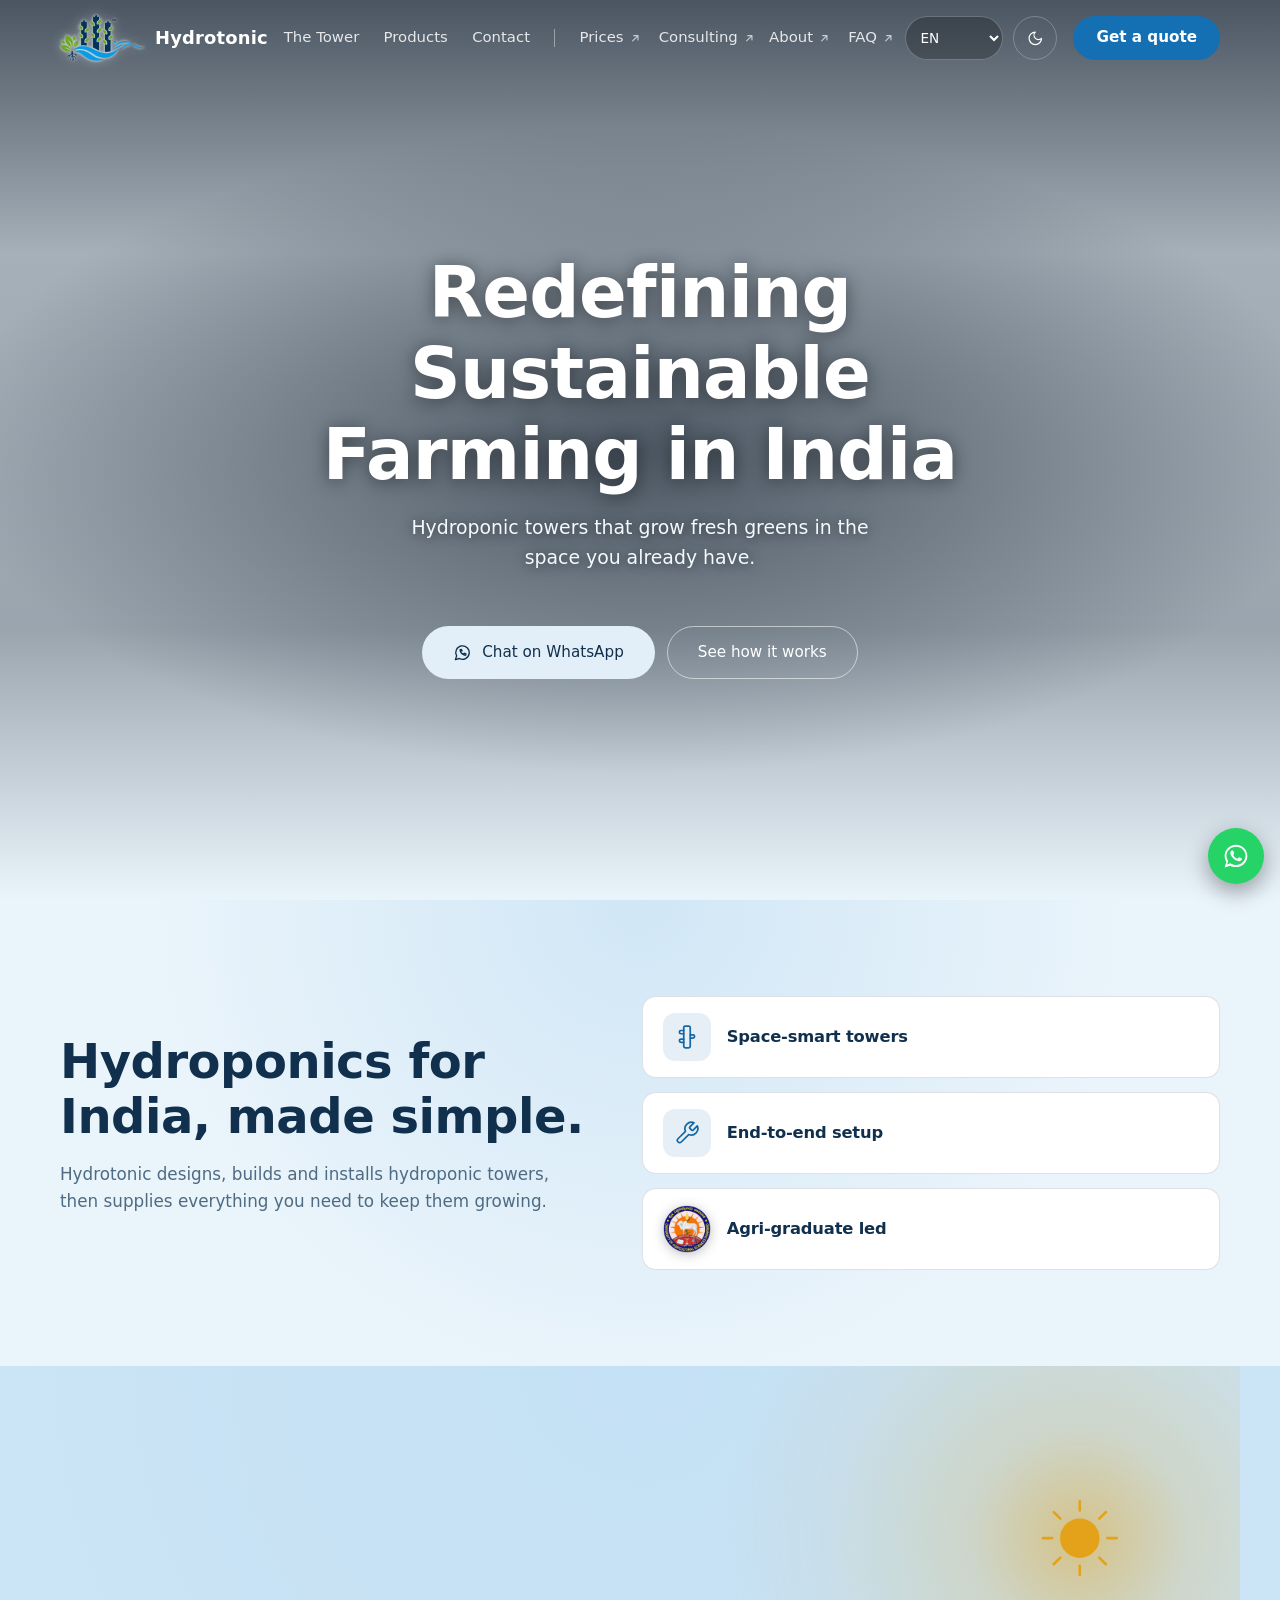
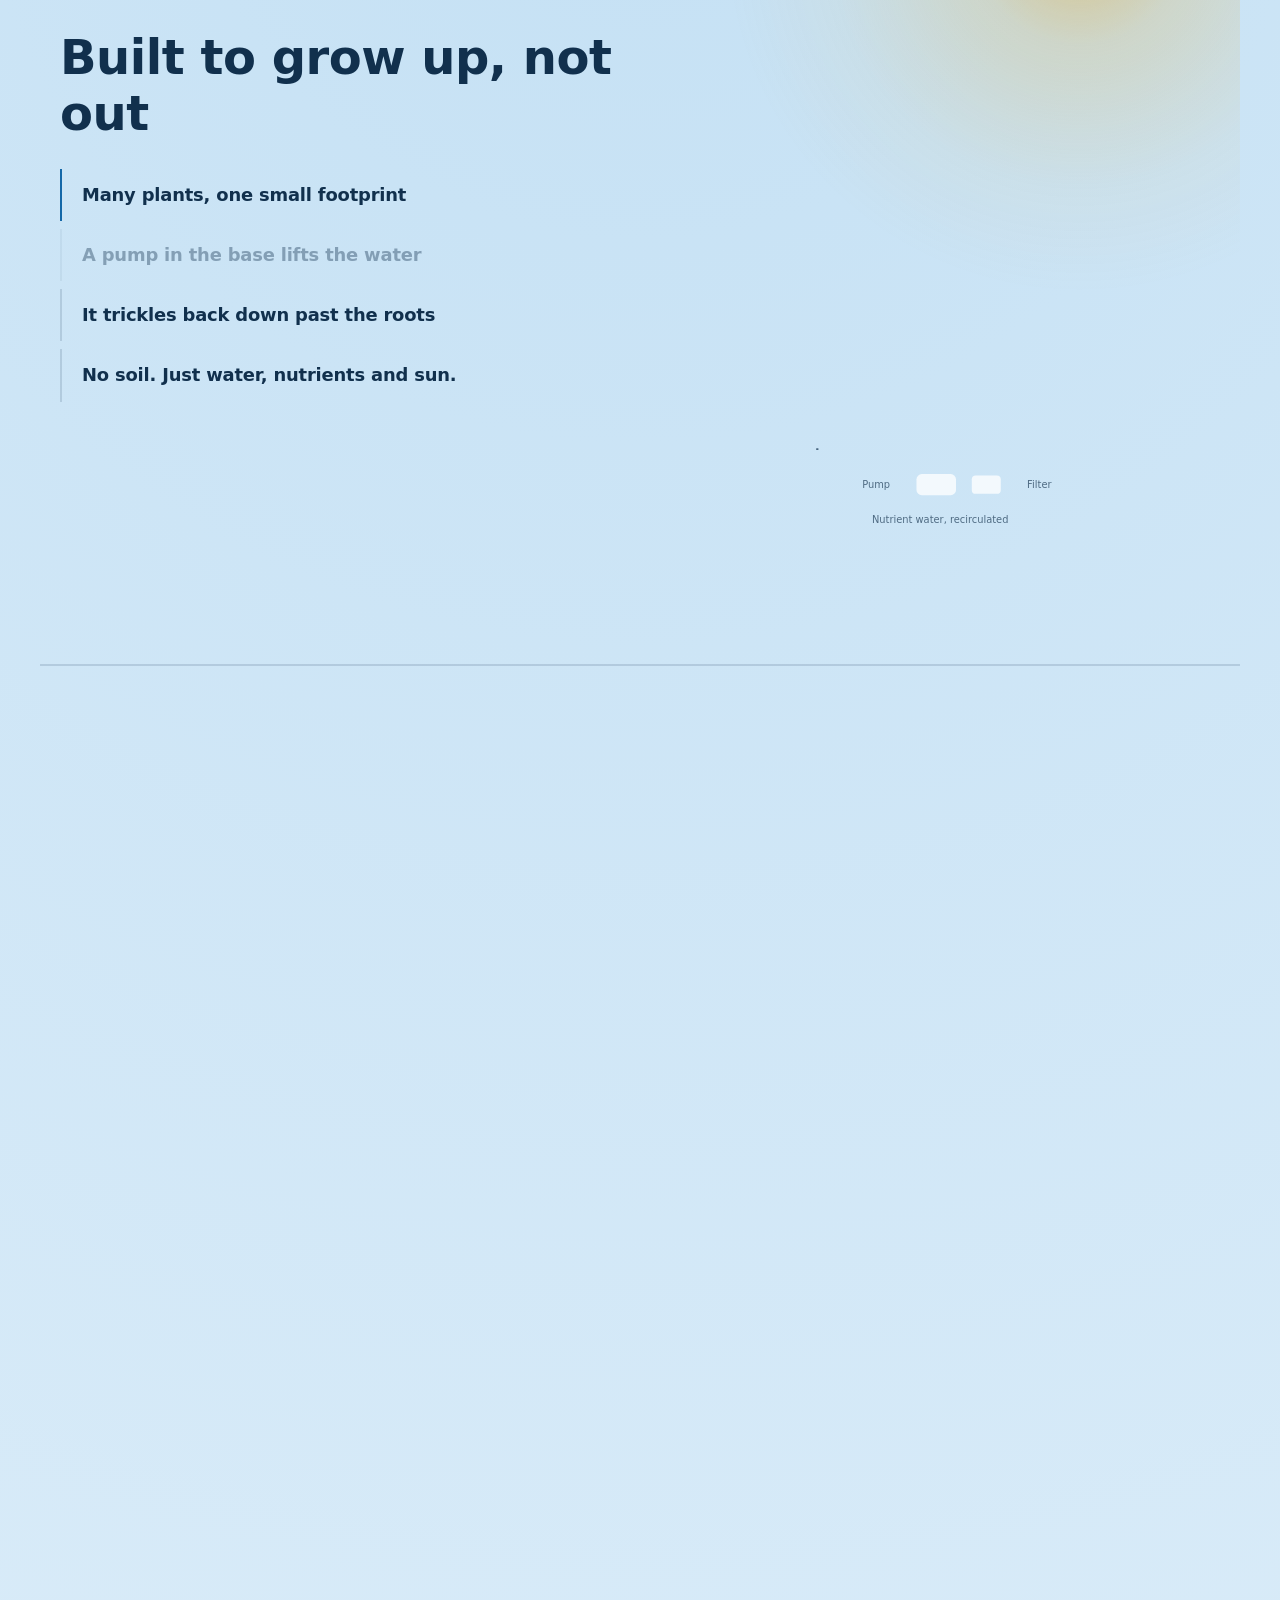
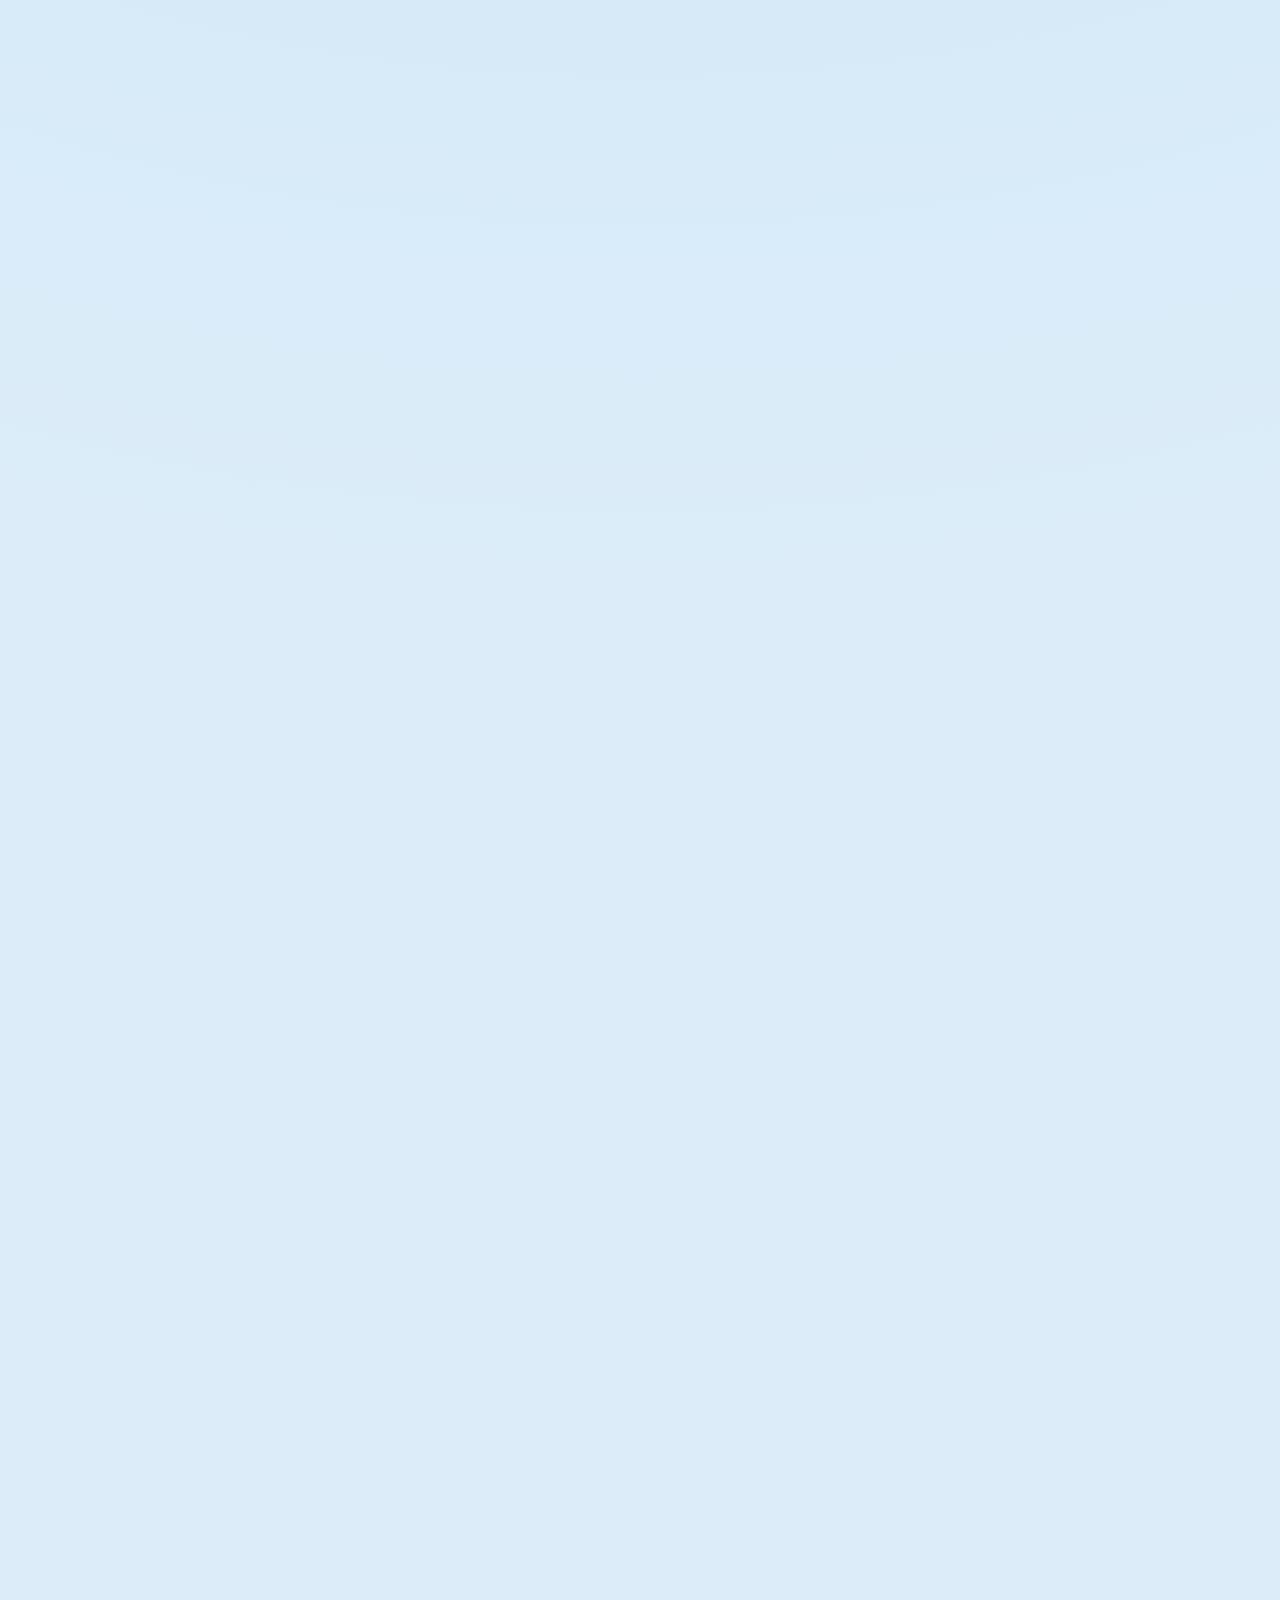
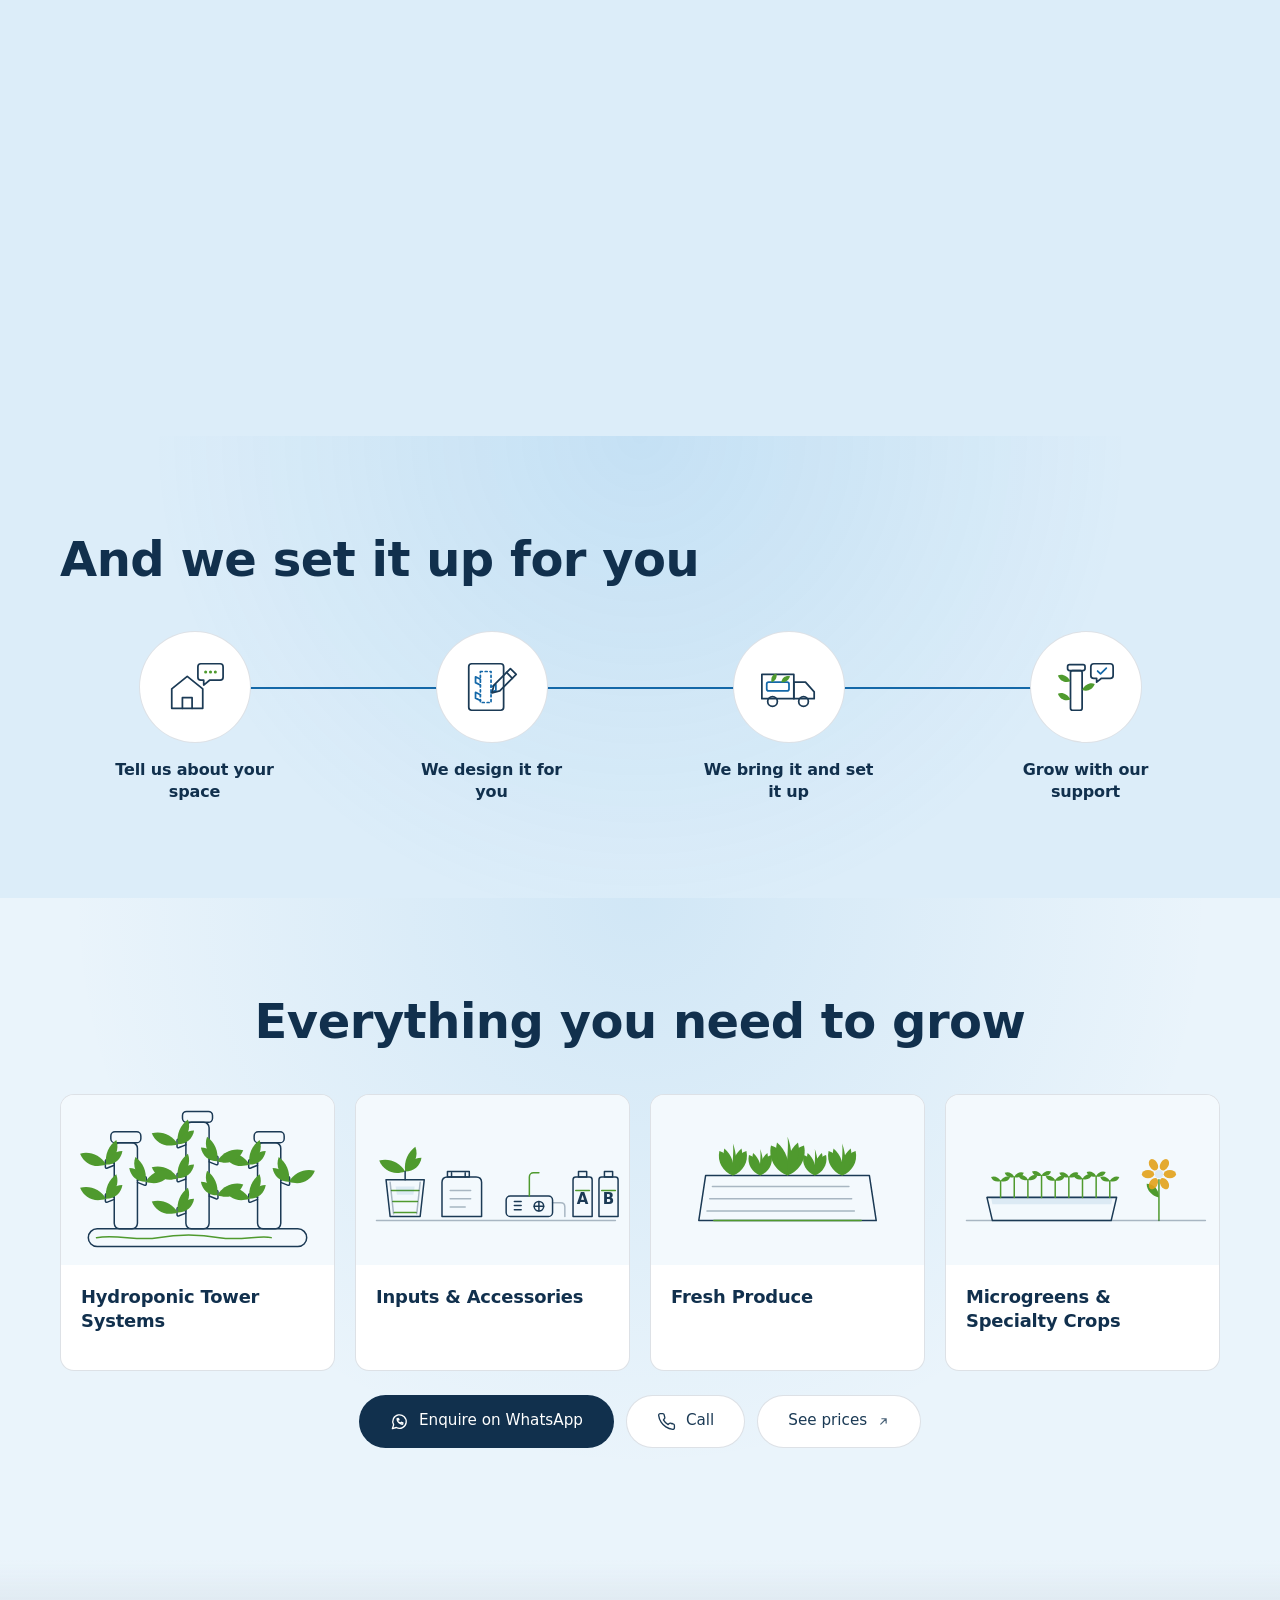
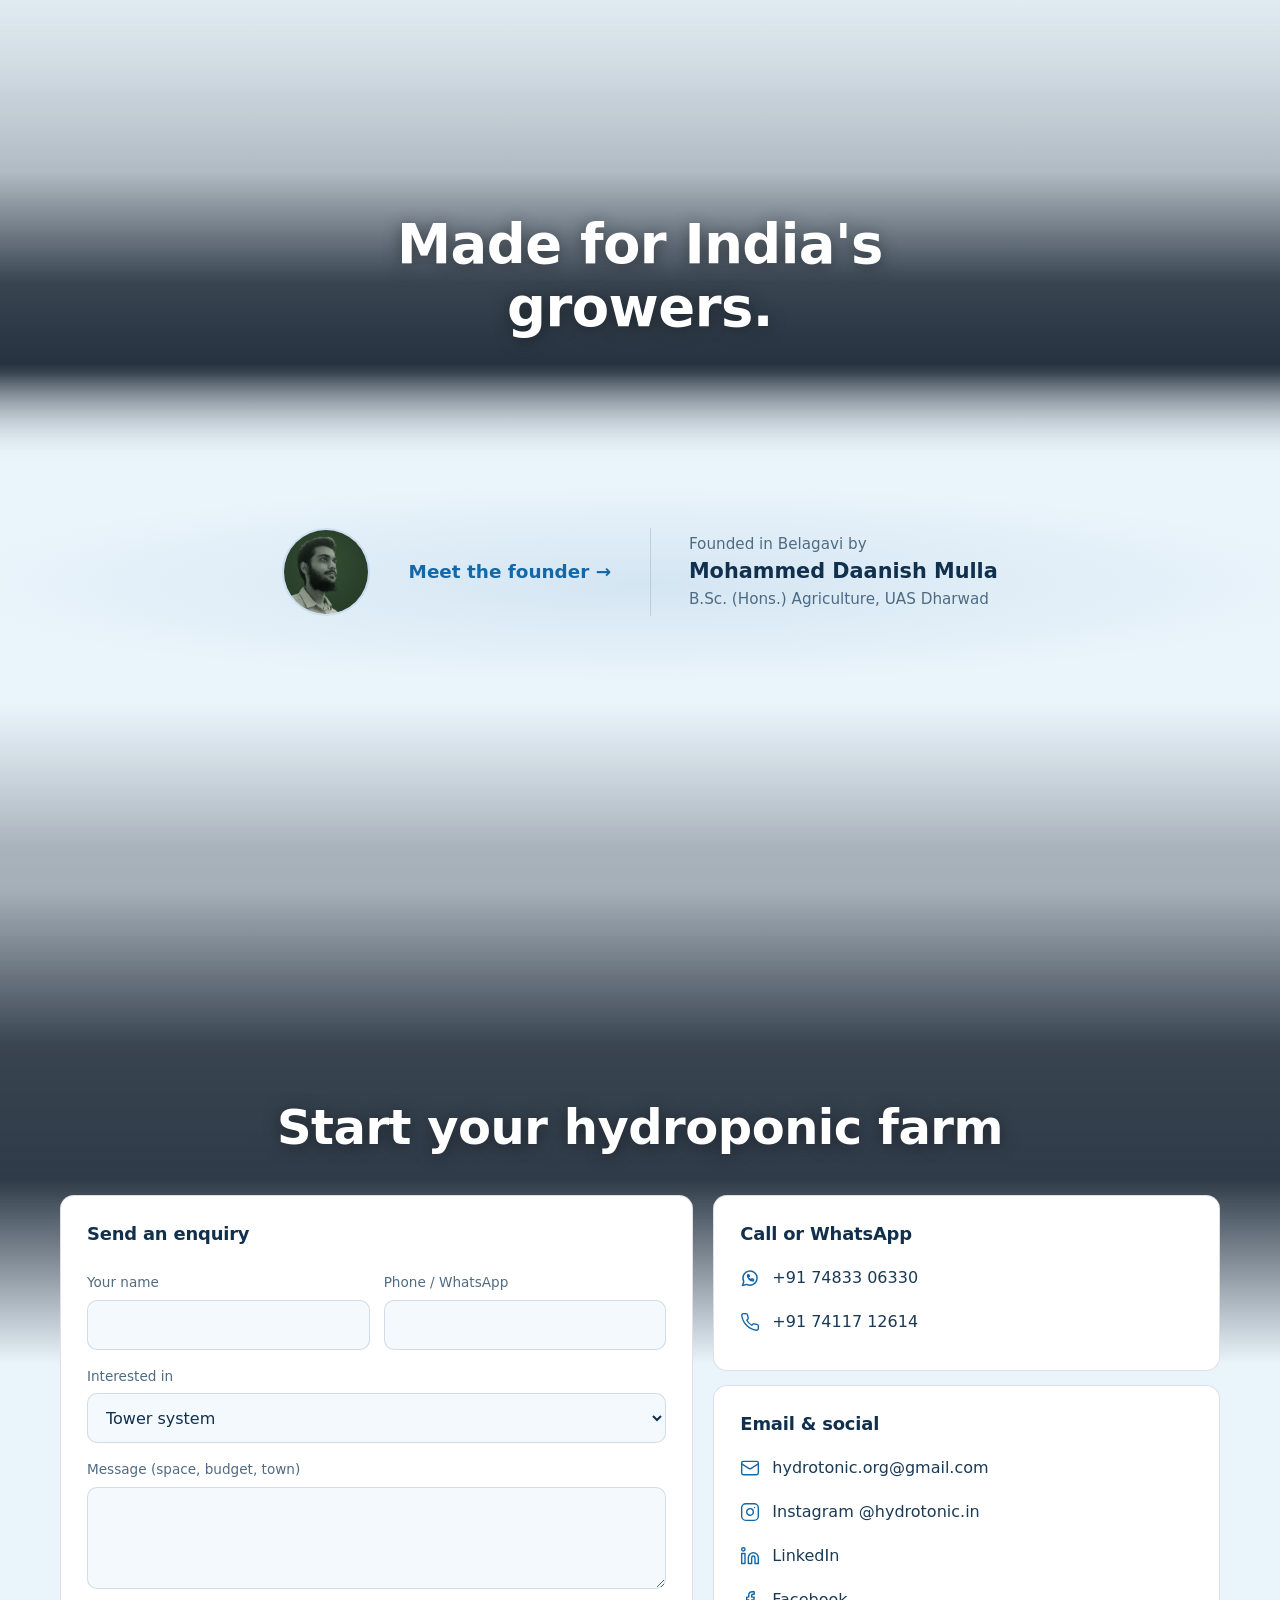
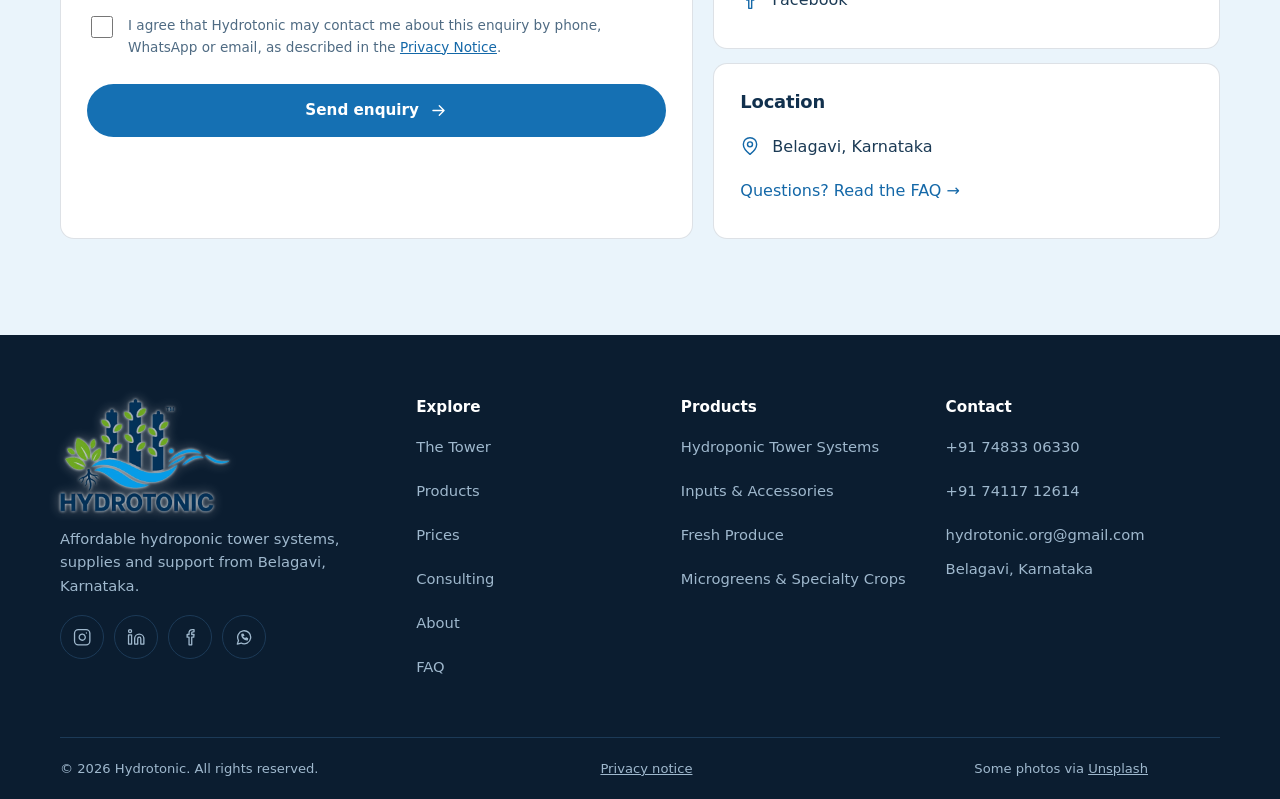
==== commit abe79594: "Add Prices and Consulting pages from the owner's catalog Prices: tower grids with cost per planting " ====
--- a/index.html
+++ b/index.html
@@ -28,8 +28,8 @@
 <link rel="preconnect" href="https://fonts.googleapis.com">
 <link rel="preconnect" href="https://fonts.gstatic.com" crossorigin>
 <link href="https://fonts.googleapis.com/css2?family=Montserrat:wght@400;500;600&family=Noto+Sans+Devanagari:wght@400;500;600&family=Noto+Sans+Kannada:wght@400;500;600&display=swap" rel="stylesheet">
-<link rel="stylesheet" href="/assets/site.css?v=27">
-<script src="/assets/theme.js?v=27"></script>
+<link rel="stylesheet" href="/assets/site.css?v=28">
+<script src="/assets/theme.js?v=28"></script>
 <script type="application/ld+json">
 {"@context":"https://schema.org","@type":"LocalBusiness","name":"Hydrotonic","url":"https://hydrotonic.org/","email":"hydrotonic.org@gmail.com","telephone":["+917483306330","+917411712614"],"foundingDate":"2025","founder":{"@type":"Person","name":"Mohammed Daanish Mulla"},"address":{"@type":"PostalAddress","addressLocality":"Belagavi","addressRegion":"Karnataka","addressCountry":"IN"},"sameAs":["https://www.instagram.com/hydrotonic.in/","https://www.linkedin.com/company/hydrotonic/","https://www.facebook.com/share/1AKvc3c59d/"]}
 </script>
@@ -46,24 +46,26 @@
         <a href="/#products" data-i18n="nav_products">Products</a>
         <a href="/#contact" data-i18n="nav_contact">Contact</a>
         <span class="sep" aria-hidden="true"></span>
-        <a class="page" href="/about.html"><span data-i18n="about_eyebrow">About</span><svg class="ico go" aria-hidden="true"><use href="/assets/icons.svg?v=27#i-go"/></svg></a>
-        <a class="page" href="/faq.html"><span data-i18n="nav_faq">FAQ</span><svg class="ico go" aria-hidden="true"><use href="/assets/icons.svg?v=27#i-go"/></svg></a>
+        <a class="page" href="/prices.html"><span data-i18n="nav_prices">Prices</span><svg class="ico go" aria-hidden="true"><use href="/assets/icons.svg?v=28#i-go"/></svg></a>
+        <a class="page" href="/consulting.html"><span data-i18n="nav_consult">Consulting</span><svg class="ico go" aria-hidden="true"><use href="/assets/icons.svg?v=28#i-go"/></svg></a>
+        <a class="page" href="/about.html"><span data-i18n="about_eyebrow">About</span><svg class="ico go" aria-hidden="true"><use href="/assets/icons.svg?v=28#i-go"/></svg></a>
+        <a class="page" href="/faq.html"><span data-i18n="nav_faq">FAQ</span><svg class="ico go" aria-hidden="true"><use href="/assets/icons.svg?v=28#i-go"/></svg></a>
       </nav>
       <div class="tools">
         <select class="lang-select" aria-label="Language"><option value="en">EN</option><option value="kn">ಕನ್ನಡ</option><option value="hi">हिंदी</option><option value="mr">मराठी</option></select>
-        <button class="theme-btn" type="button" aria-label="Switch light or dark mode"><svg class="ico sun" aria-hidden="true"><use href="/assets/icons.svg?v=27#i-sun"/></svg><svg class="ico moon" aria-hidden="true"><use href="/assets/icons.svg?v=27#i-moon"/></svg></button>
-        <button class="menu-btn" id="menu-open" type="button" aria-label="Open menu"><svg class="ico" aria-hidden="true"><use href="/assets/icons.svg?v=27#i-menu"/></svg></button>
+        <button class="theme-btn" type="button" aria-label="Switch light or dark mode"><svg class="ico sun" aria-hidden="true"><use href="/assets/icons.svg?v=28#i-sun"/></svg><svg class="ico moon" aria-hidden="true"><use href="/assets/icons.svg?v=28#i-moon"/></svg></button>
+        <button class="menu-btn" id="menu-open" type="button" aria-label="Open menu"><svg class="ico" aria-hidden="true"><use href="/assets/icons.svg?v=28#i-menu"/></svg></button>
         <a class="btn btn-brand quote" href="/#contact" data-i18n="get_quote">Get a quote</a>
       </div>
     </div>
     <div class="wrap subnav">
       <nav aria-label="Pages">
-        <a class="page" href="/about.html"><span data-i18n="about_eyebrow">About</span><svg class="ico go" aria-hidden="true"><use href="/assets/icons.svg?v=27#i-go"/></svg></a>
-        <a class="page" href="/faq.html"><span data-i18n="nav_faq">FAQ</span><svg class="ico go" aria-hidden="true"><use href="/assets/icons.svg?v=27#i-go"/></svg></a>
+        <a class="page" href="/about.html"><span data-i18n="about_eyebrow">About</span><svg class="ico go" aria-hidden="true"><use href="/assets/icons.svg?v=28#i-go"/></svg></a>
+        <a class="page" href="/faq.html"><span data-i18n="nav_faq">FAQ</span><svg class="ico go" aria-hidden="true"><use href="/assets/icons.svg?v=28#i-go"/></svg></a>
       </nav>
       <div class="tools">
         <select class="lang-select" aria-label="Language"><option value="en">EN</option><option value="kn">ಕನ್ನಡ</option><option value="hi">हिंदी</option><option value="mr">मराठी</option></select>
-        <button class="theme-btn" type="button" aria-label="Switch light or dark mode"><svg class="ico sun" aria-hidden="true"><use href="/assets/icons.svg?v=27#i-sun"/></svg><svg class="ico moon" aria-hidden="true"><use href="/assets/icons.svg?v=27#i-moon"/></svg></button>
+        <button class="theme-btn" type="button" aria-label="Switch light or dark mode"><svg class="ico sun" aria-hidden="true"><use href="/assets/icons.svg?v=28#i-sun"/></svg><svg class="ico moon" aria-hidden="true"><use href="/assets/icons.svg?v=28#i-moon"/></svg></button>
       </div>
     </div>
   </header>
@@ -73,11 +75,11 @@
   <div class="wrap">
     <div class="menu-head">
       <a class="brand" href="/" title="Hydrotonic home" aria-label="Hydrotonic home"><img class="mark" src="/img/logo-mark-navy.png" alt="" width="70" height="38">Hydrotonic</a>
-      <button class="menu-btn" id="menu-close" type="button" aria-label="Close menu"><svg class="ico" aria-hidden="true"><use href="/assets/icons.svg?v=27#i-x"/></svg></button>
+      <button class="menu-btn" id="menu-close" type="button" aria-label="Close menu"><svg class="ico" aria-hidden="true"><use href="/assets/icons.svg?v=28#i-x"/></svg></button>
     </div>
     <nav aria-label="Menu">
       <details class="menu-home">
-        <summary><b data-i18n="nav_home">Home</b><svg class="ico chev" aria-hidden="true"><use href="/assets/icons.svg?v=27#i-chev"/></svg></summary>
+        <summary><b data-i18n="nav_home">Home</b><svg class="ico chev" aria-hidden="true"><use href="/assets/icons.svg?v=28#i-chev"/></svg></summary>
         <div class="sub">
           <a href="/"><span data-i18n="home_top">Overview</span></a>
           <a href="/#tower"><span data-i18n="nav_tower">The Tower</span></a>
@@ -85,18 +87,20 @@
           <a href="/#contact"><span data-i18n="nav_contact">Contact</span></a>
         </div>
       </details>
-      <a class="page" href="/about.html"><b data-i18n="about_eyebrow">About</b><svg class="ico go" aria-hidden="true"><use href="/assets/icons.svg?v=27#i-go"/></svg></a>
-      <a class="page" href="/faq.html"><b data-i18n="nav_faq">FAQ</b><svg class="ico go" aria-hidden="true"><use href="/assets/icons.svg?v=27#i-go"/></svg></a>
+      <a class="page" href="/prices.html"><b data-i18n="nav_prices">Prices</b><svg class="ico go" aria-hidden="true"><use href="/assets/icons.svg?v=28#i-go"/></svg></a>
+      <a class="page" href="/consulting.html"><b data-i18n="nav_consult">Consulting</b><svg class="ico go" aria-hidden="true"><use href="/assets/icons.svg?v=28#i-go"/></svg></a>
+      <a class="page" href="/about.html"><b data-i18n="about_eyebrow">About</b><svg class="ico go" aria-hidden="true"><use href="/assets/icons.svg?v=28#i-go"/></svg></a>
+      <a class="page" href="/faq.html"><b data-i18n="nav_faq">FAQ</b><svg class="ico go" aria-hidden="true"><use href="/assets/icons.svg?v=28#i-go"/></svg></a>
     </nav>
     <div class="menu-tools">
       <select class="lang-select" aria-label="Language"><option value="en">English</option><option value="kn">ಕನ್ನಡ</option><option value="hi">हिंदी</option><option value="mr">मराठी</option></select>
-      <button class="theme-btn" type="button" aria-label="Switch light or dark mode"><svg class="ico sun" aria-hidden="true"><use href="/assets/icons.svg?v=27#i-sun"/></svg><svg class="ico moon" aria-hidden="true"><use href="/assets/icons.svg?v=27#i-moon"/></svg></button>
-    </div>
-    <a class="btn btn-light" href="https://wa.me/917483306330" target="_blank" rel="noopener"><svg class="ico" aria-hidden="true"><use href="/assets/icons.svg?v=27#i-wa"/></svg><span data-i18n="cta_wa">Chat on WhatsApp</span></a>
+      <button class="theme-btn" type="button" aria-label="Switch light or dark mode"><svg class="ico sun" aria-hidden="true"><use href="/assets/icons.svg?v=28#i-sun"/></svg><svg class="ico moon" aria-hidden="true"><use href="/assets/icons.svg?v=28#i-moon"/></svg></button>
+    </div>
+    <a class="btn btn-light" href="https://wa.me/917483306330" target="_blank" rel="noopener"><svg class="ico" aria-hidden="true"><use href="/assets/icons.svg?v=28#i-wa"/></svg><span data-i18n="cta_wa">Chat on WhatsApp</span></a>
     <div class="menu-social">
-      <a href="https://www.instagram.com/hydrotonic.in/" target="_blank" rel="noopener"><svg class="ico" aria-hidden="true"><use href="/assets/icons.svg?v=27#i-ig"/></svg>Instagram</a>
-      <a href="https://www.linkedin.com/company/hydrotonic/" target="_blank" rel="noopener"><svg class="ico" aria-hidden="true"><use href="/assets/icons.svg?v=27#i-in"/></svg>LinkedIn</a>
-      <a href="https://www.facebook.com/share/1AKvc3c59d/" target="_blank" rel="noopener"><svg class="ico" aria-hidden="true"><use href="/assets/icons.svg?v=27#i-fb"/></svg>Facebook</a>
+      <a href="https://www.instagram.com/hydrotonic.in/" target="_blank" rel="noopener"><svg class="ico" aria-hidden="true"><use href="/assets/icons.svg?v=28#i-ig"/></svg>Instagram</a>
+      <a href="https://www.linkedin.com/company/hydrotonic/" target="_blank" rel="noopener"><svg class="ico" aria-hidden="true"><use href="/assets/icons.svg?v=28#i-in"/></svg>LinkedIn</a>
+      <a href="https://www.facebook.com/share/1AKvc3c59d/" target="_blank" rel="noopener"><svg class="ico" aria-hidden="true"><use href="/assets/icons.svg?v=28#i-fb"/></svg>Facebook</a>
     </div>
   </div>
 </dialog>
@@ -108,7 +112,7 @@
       <h1 data-i18n="hero_title">Redefining Sustainable Farming in India</h1>
       <p data-i18n="hero_short">Hydroponic towers that grow fresh greens in the space you already have.</p>
       <div class="ctas">
-        <a class="btn btn-light" href="https://wa.me/917483306330?text=Hi%20Hydrotonic%2C%20I%27m%20interested%20in%20a%20hydroponic%20setup." target="_blank" rel="noopener"><svg class="ico" aria-hidden="true"><use href="/assets/icons.svg?v=27#i-wa"/></svg><span data-i18n="cta_wa">Chat on WhatsApp</span></a>
+        <a class="btn btn-light" href="https://wa.me/917483306330?text=Hi%20Hydrotonic%2C%20I%27m%20interested%20in%20a%20hydroponic%20setup." target="_blank" rel="noopener"><svg class="ico" aria-hidden="true"><use href="/assets/icons.svg?v=28#i-wa"/></svg><span data-i18n="cta_wa">Chat on WhatsApp</span></a>
         <a class="btn btn-outline" href="#intro" data-i18n="cta_how">See how it works</a>
       </div>
     </div>
@@ -122,8 +126,8 @@
         <p class="lead" data-i18n="intro_text">Hydrotonic designs, builds and installs hydroponic towers, then supplies everything you need to keep them growing.</p>
       </div>
       <div class="pillars stagger">
-        <div class="pillar reveal"><svg class="ico" aria-hidden="true"><use href="/assets/icons.svg?v=27#i-tower"/></svg><div><h3 data-i18n="hf1t">Space-smart towers</h3></div></div>
-        <div class="pillar reveal"><svg class="ico" aria-hidden="true"><use href="/assets/icons.svg?v=27#i-wrench"/></svg><div><h3 data-i18n="hf2t">End-to-end setup</h3></div></div>
+        <div class="pillar reveal"><svg class="ico" aria-hidden="true"><use href="/assets/icons.svg?v=28#i-tower"/></svg><div><h3 data-i18n="hf1t">Space-smart towers</h3></div></div>
+        <div class="pillar reveal"><svg class="ico" aria-hidden="true"><use href="/assets/icons.svg?v=28#i-wrench"/></svg><div><h3 data-i18n="hf2t">End-to-end setup</h3></div></div>
         <div class="pillar reveal"><img class="uas-badge" src="/img/uas-dharwad.png" alt="University of Agricultural Sciences, Dharwad emblem" width="48" height="48"><div><h3 data-i18n="hf3t">Agri-graduate led</h3></div></div>
       </div>
     </div>
@@ -211,8 +215,9 @@
         </div><div class="body"><h3 data-i18n="p4_t">Microgreens &amp; Specialty Crops</h3></div></article>
       </div>
       <p class="ctas center-ctas">
-        <a class="btn btn-light" href="https://wa.me/917483306330?text=Hi%20Hydrotonic%2C%20I%27d%20like%20to%20know%20more%20about%20your%20products." target="_blank" rel="noopener"><svg class="ico" aria-hidden="true"><use href="/assets/icons.svg?v=27#i-wa"/></svg><span data-i18n="enquire">Enquire on WhatsApp</span></a>
-        <a class="btn btn-line" href="tel:+917483306330"><svg class="ico" aria-hidden="true"><use href="/assets/icons.svg?v=27#i-phone"/></svg><span data-i18n="call">Call</span></a>
+        <a class="btn btn-light" href="https://wa.me/917483306330?text=Hi%20Hydrotonic%2C%20I%27d%20like%20to%20know%20more%20about%20your%20products." target="_blank" rel="noopener"><svg class="ico" aria-hidden="true"><use href="/assets/icons.svg?v=28#i-wa"/></svg><span data-i18n="enquire">Enquire on WhatsApp</span></a>
+        <a class="btn btn-line" href="tel:+917483306330"><svg class="ico" aria-hidden="true"><use href="/assets/icons.svg?v=28#i-phone"/></svg><span data-i18n="call">Call</span></a>
+        <a class="btn btn-line" href="/prices.html"><span data-i18n="see_prices">See prices</span><svg class="ico go" aria-hidden="true"><use href="/assets/icons.svg?v=28#i-go"/></svg></a>
       </p>
     </div>
   </section>
@@ -263,25 +268,25 @@
             <label for="f-msg" data-i18n="f_msg">Message (space, budget, town)</label>
             <textarea id="f-msg" name="message" rows="4"></textarea>
             <label class="consent"><input type="checkbox" name="consent" value="Agreed to be contacted about this enquiry (Privacy Notice)" required><span data-i18n="consent">I agree that Hydrotonic may contact me about this enquiry by phone, WhatsApp or email, as described in the <a href="/privacy.html">Privacy Notice</a>.</span></label>
-            <button class="btn btn-brand" type="submit"><span data-i18n="f_send">Send enquiry</span><svg class="ico" aria-hidden="true"><use href="/assets/icons.svg?v=27#i-arrow"/></svg></button>
+            <button class="btn btn-brand" type="submit"><span data-i18n="f_send">Send enquiry</span><svg class="ico" aria-hidden="true"><use href="/assets/icons.svg?v=28#i-arrow"/></svg></button>
           </form>
         </div>
         <div class="reveal">
           <div class="panel">
             <h3 data-i18n="c_call">Call or WhatsApp</h3>
-            <p><svg class="ico" aria-hidden="true"><use href="/assets/icons.svg?v=27#i-wa"/></svg><a href="https://wa.me/917483306330" target="_blank" rel="noopener">+91 74833 06330</a></p>
-            <p><svg class="ico" aria-hidden="true"><use href="/assets/icons.svg?v=27#i-phone"/></svg><a href="tel:+917411712614">+91 74117 12614</a></p>
+            <p><svg class="ico" aria-hidden="true"><use href="/assets/icons.svg?v=28#i-wa"/></svg><a href="https://wa.me/917483306330" target="_blank" rel="noopener">+91 74833 06330</a></p>
+            <p><svg class="ico" aria-hidden="true"><use href="/assets/icons.svg?v=28#i-phone"/></svg><a href="tel:+917411712614">+91 74117 12614</a></p>
           </div>
           <div class="panel">
             <h3 data-i18n="c_email">Email &amp; social</h3>
-            <p><svg class="ico" aria-hidden="true"><use href="/assets/icons.svg?v=27#i-mail"/></svg><a href="mailto:hydrotonic.org@gmail.com">hydrotonic.org@gmail.com</a></p>
-            <p><svg class="ico" aria-hidden="true"><use href="/assets/icons.svg?v=27#i-ig"/></svg><a href="https://www.instagram.com/hydrotonic.in/" target="_blank" rel="noopener">Instagram @hydrotonic.in</a></p>
-            <p><svg class="ico" aria-hidden="true"><use href="/assets/icons.svg?v=27#i-in"/></svg><a href="https://www.linkedin.com/company/hydrotonic/" target="_blank" rel="noopener">LinkedIn</a></p>
-            <p><svg class="ico" aria-hidden="true"><use href="/assets/icons.svg?v=27#i-fb"/></svg><a href="https://www.facebook.com/share/1AKvc3c59d/" target="_blank" rel="noopener">Facebook</a></p>
+            <p><svg class="ico" aria-hidden="true"><use href="/assets/icons.svg?v=28#i-mail"/></svg><a href="mailto:hydrotonic.org@gmail.com">hydrotonic.org@gmail.com</a></p>
+            <p><svg class="ico" aria-hidden="true"><use href="/assets/icons.svg?v=28#i-ig"/></svg><a href="https://www.instagram.com/hydrotonic.in/" target="_blank" rel="noopener">Instagram @hydrotonic.in</a></p>
+            <p><svg class="ico" aria-hidden="true"><use href="/assets/icons.svg?v=28#i-in"/></svg><a href="https://www.linkedin.com/company/hydrotonic/" target="_blank" rel="noopener">LinkedIn</a></p>
+            <p><svg class="ico" aria-hidden="true"><use href="/assets/icons.svg?v=28#i-fb"/></svg><a href="https://www.facebook.com/share/1AKvc3c59d/" target="_blank" rel="noopener">Facebook</a></p>
           </div>
           <div class="panel">
             <h3 data-i18n="c_loc">Location</h3>
-            <p><svg class="ico" aria-hidden="true"><use href="/assets/icons.svg?v=27#i-pin"/></svg><span data-i18n="top_loc">Belagavi, Karnataka</span></p>
+            <p><svg class="ico" aria-hidden="true"><use href="/assets/icons.svg?v=28#i-pin"/></svg><span data-i18n="top_loc">Belagavi, Karnataka</span></p>
             <p><a class="link" href="/faq.html" data-i18n="faq_link">Questions? Read the FAQ →</a></p>
           </div>
         </div>
@@ -297,10 +302,10 @@
         <a class="brand foot-logo" href="/" title="Hydrotonic home" aria-label="Hydrotonic home"><img src="/img/logo-navy.png" alt="Hydrotonic" width="180" height="119"></a>
         <p data-i18n="foot_blurb">Affordable hydroponic tower systems, supplies and support from Belagavi, Karnataka.</p>
         <div class="social">
-          <a href="https://www.instagram.com/hydrotonic.in/" target="_blank" rel="noopener" aria-label="Hydrotonic on Instagram"><svg class="ico" aria-hidden="true"><use href="/assets/icons.svg?v=27#i-ig"/></svg></a>
-          <a href="https://www.linkedin.com/company/hydrotonic/" target="_blank" rel="noopener" aria-label="Hydrotonic on LinkedIn"><svg class="ico" aria-hidden="true"><use href="/assets/icons.svg?v=27#i-in"/></svg></a>
-          <a href="https://www.facebook.com/share/1AKvc3c59d/" target="_blank" rel="noopener" aria-label="Hydrotonic on Facebook"><svg class="ico" aria-hidden="true"><use href="/assets/icons.svg?v=27#i-fb"/></svg></a>
-          <a href="https://wa.me/917483306330" target="_blank" rel="noopener" aria-label="Hydrotonic on WhatsApp"><svg class="ico" aria-hidden="true"><use href="/assets/icons.svg?v=27#i-wa"/></svg></a>
+          <a href="https://www.instagram.com/hydrotonic.in/" target="_blank" rel="noopener" aria-label="Hydrotonic on Instagram"><svg class="ico" aria-hidden="true"><use href="/assets/icons.svg?v=28#i-ig"/></svg></a>
+          <a href="https://www.linkedin.com/company/hydrotonic/" target="_blank" rel="noopener" aria-label="Hydrotonic on LinkedIn"><svg class="ico" aria-hidden="true"><use href="/assets/icons.svg?v=28#i-in"/></svg></a>
+          <a href="https://www.facebook.com/share/1AKvc3c59d/" target="_blank" rel="noopener" aria-label="Hydrotonic on Facebook"><svg class="ico" aria-hidden="true"><use href="/assets/icons.svg?v=28#i-fb"/></svg></a>
+          <a href="https://wa.me/917483306330" target="_blank" rel="noopener" aria-label="Hydrotonic on WhatsApp"><svg class="ico" aria-hidden="true"><use href="/assets/icons.svg?v=28#i-wa"/></svg></a>
         </div>
       </div>
       <div>
@@ -308,6 +313,8 @@
         <ul>
           <li><a href="/#tower" data-i18n="nav_tower">The Tower</a></li>
           <li><a href="/#products" data-i18n="nav_products">Products</a></li>
+          <li><a href="/prices.html" data-i18n="nav_prices">Prices</a></li>
+          <li><a href="/consulting.html" data-i18n="nav_consult">Consulting</a></li>
           <li><a href="/about.html" data-i18n="about_eyebrow">About</a></li>
           <li><a href="/faq.html" data-i18n="nav_faq">FAQ</a></li>
         </ul>
@@ -315,10 +322,10 @@
       <div>
         <h2 data-i18n="nav_products">Products</h2>
         <ul>
-          <li><a href="/#products" data-i18n="p1_t">Hydroponic Tower Systems</a></li>
-          <li><a href="/#products" data-i18n="p2_t">Inputs &amp; Accessories</a></li>
-          <li><a href="/#products" data-i18n="p3_t">Fresh Produce</a></li>
-          <li><a href="/#products" data-i18n="p4_t">Microgreens &amp; Specialty Crops</a></li>
+          <li><a href="/prices.html#grids" data-i18n="p1_t">Hydroponic Tower Systems</a></li>
+          <li><a href="/prices.html#accessories" data-i18n="p2_t">Inputs &amp; Accessories</a></li>
+          <li><a href="/prices.html#produce" data-i18n="p3_t">Fresh Produce</a></li>
+          <li><a href="/prices.html#microgreens" data-i18n="p4_t">Microgreens &amp; Specialty Crops</a></li>
         </ul>
       </div>
       <div>
@@ -343,6 +350,6 @@
   <svg viewBox="0 0 32 32" aria-hidden="true"><path d="M16 3C8.8 3 3 8.7 3 15.8c0 2.5.7 4.9 2 7L3 29l6.4-2c2 1.1 4.3 1.7 6.6 1.7 7.2 0 13-5.7 13-12.8S23.2 3 16 3zm0 23.4c-2.1 0-4.1-.6-5.9-1.7l-.4-.3-3.8 1.2 1.2-3.7-.3-.4a10.5 10.5 0 0 1-1.7-5.7C5.1 10 10 5.3 16 5.3S26.9 10 26.9 15.8 22 26.4 16 26.4zm6-7.9c-.3-.2-1.9-1-2.2-1.1-.3-.1-.5-.2-.7.2l-1 1.2c-.2.2-.4.2-.7.1-.3-.2-1.4-.5-2.6-1.6-1-.9-1.6-1.9-1.8-2.3-.2-.3 0-.5.1-.7l.5-.6.3-.5c.1-.2 0-.4 0-.6l-1-2.4c-.3-.6-.5-.5-.7-.5h-.6c-.2 0-.6.1-.9.4-.3.3-1.1 1.1-1.1 2.7s1.2 3.2 1.3 3.4c.2.2 2.3 3.5 5.6 4.9 2.8 1.1 3.3.9 3.9.8.6-.1 1.9-.8 2.2-1.5.3-.7.3-1.4.2-1.5-.1-.1-.3-.2-.6-.4z"/></svg>
 </a>
 
-<script src="/assets/site.js?v=27"></script>
+<script src="/assets/site.js?v=28"></script>
 </body>
 </html>
--- a/assets/site.css
+++ b/assets/site.css
@@ -60,7 +60,7 @@
 :root:not([data-theme="dark"]) .scrolled .nav .brand img, :root:not([data-theme="dark"]) .page-sub .nav .brand img, :root:not([data-theme="dark"]) .menu .brand img { filter: none; }
 footer .foot-logo img { height: auto; width: 170px; filter: drop-shadow(0 0 1.5px rgba(255, 255, 255, .9)) drop-shadow(0 0 8px rgba(255, 255, 255, .3)); }
 .nav-links { display: flex; align-items: center; gap: clamp(14px, 1.9vw, 28px); }
-.nav-links a { display: inline-flex; align-items: center; gap: 5px; text-decoration: none; color: inherit; opacity: .85; font-size: .93rem; font-weight: 500; padding: 12px 0; }
+.nav-links a { white-space: nowrap; display: inline-flex; align-items: center; gap: 5px; text-decoration: none; color: inherit; opacity: .85; font-size: .93rem; font-weight: 500; padding: 12px 0; }
 /* Sections of this page come first; links to other pages follow a divider and carry a small arrow. */
 .nav-links .sep { width: 1px; height: 18px; background: currentColor; opacity: .4; }
 .ico.go { width: .85em; height: .85em; stroke-width: 2.2; opacity: .8; }
@@ -73,7 +73,7 @@
 :root[data-theme="dark"] .theme-btn .sun { display: block; } :root[data-theme="dark"] .theme-btn .moon { display: none; }
 .quote { min-height: 44px; padding: 12px 22px; margin-left: 6px; }
 .menu-btn { display: none; }
-@media (max-width: 1020px) {
+@media (max-width: 1180px) {
   .nav-links, .nav .quote { display: none; }
   /* Phones keep language, theme and the menu in the header row; the quote button goes (the hero and the menu both offer contact). */
   .nav .tools { gap: 6px; } .nav .tools .lang-select { width: 66px; padding: 4px 4px 4px 10px; font-size: .8rem; min-height: 40px; } .nav .tools .theme-btn { width: 40px; height: 40px; }
@@ -428,7 +428,7 @@
 footer { padding-bottom: env(safe-area-inset-bottom); }
 /* Pages where the header sits in the flow keep its space when it turns fixed, so nothing jumps. */
 .page-sub .site-top { min-height: calc(77px + env(safe-area-inset-top)); }
-@media (max-width: 1020px) { .page-sub .site-top { min-height: calc(69px + env(safe-area-inset-top)); } }
+@media (max-width: 1180px) { .page-sub .site-top { min-height: calc(69px + env(safe-area-inset-top)); } }
 /* The background stays put while the menu is open. */
 html:has(.menu[open]) { overflow: hidden; }
 /* Phones get the contact photo at phone size. */
@@ -454,7 +454,7 @@
 
 /* ---------- Phone sub-nav: pages, language and theme under the header row ---------- */
 .nav .subnav { display: none; }
-@media (max-width: 1020px) {
+@media (max-width: 1180px) {
   .nav .subnav { display: flex; align-items: center; justify-content: space-between; gap: 10px; height: 44px; margin-top: 0; }
   .subnav nav { display: flex; gap: 18px; overflow-x: auto; scrollbar-width: none; min-width: 0; flex: 1; -webkit-mask-image: linear-gradient(90deg, #000 88%, transparent); mask-image: linear-gradient(90deg, #000 88%, transparent); }
   .subnav nav::-webkit-scrollbar { display: none; }
@@ -483,3 +483,84 @@
 .menu-home .sub a { display: flex; align-items: center; min-height: 44px; color: var(--muted); text-decoration: none; font-size: 1.05rem; font-weight: 500; }
 .menu-home .sub a:hover { color: var(--accent); }
 @media (prefers-reduced-motion: reduce) { .menu-home .chev { transition: none; } }
+/* Prices page */
+.prices { padding-top: 32px; }
+.price-grid { display: grid; grid-template-columns: repeat(3, 1fr); gap: 18px; align-items: stretch; }
+.price-card { position: relative; display: flex; flex-direction: column; align-items: center; text-align: center; padding: 28px 20px 26px; background: var(--surface); border: 1px solid var(--line); border-radius: var(--r); }
+.price-card img { height: 260px; width: auto; margin: 0 0 20px; }
+.price-card h3 { margin: 0 0 4px; }
+.price-card p { margin: 0; }
+.price-card .sites { color: var(--accent); font-weight: 500; font-size: .92rem; }
+.price-card .amt { margin: 14px 0 4px; font-size: clamp(1.9rem, 4vw, 2.4rem); font-weight: 600; color: var(--strong); font-variant-numeric: tabular-nums; letter-spacing: -.01em; }
+.price-card .per { color: var(--muted); font-size: .86rem; }
+.price-card.best { border: 2px solid var(--accent); }
+.price-card .best-note { position: absolute; top: -13px; left: 50%; transform: translateX(-50%); white-space: nowrap; padding: 4px 14px; border-radius: 999px; background: var(--accent); color: var(--cta-ink); font-size: .8rem; font-weight: 600; }
+@media (max-width: 760px) {
+  .price-grid { grid-template-columns: 1fr; gap: 26px; }
+  .price-card { flex-direction: row; text-align: left; gap: 18px; padding: 22px 18px; }
+  .price-card img { height: 150px; margin: 0; }
+  .price-card .best-note { left: 18px; transform: none; }
+}
+.incl { display: grid; grid-template-columns: 1.2fr 1fr; gap: 32px; margin-top: 44px; padding-top: 32px; border-top: 1px solid var(--line); }
+.incl h3 { margin-bottom: 4px; }
+.checks.one { grid-template-columns: 1fr; gap: 12px; margin-top: 16px; }
+.checks.three { grid-template-columns: repeat(3, 1fr); max-width: 900px; margin: 28px auto 0; }
+.notes { list-style: none; padding: 0; margin: 16px 0 0; color: var(--muted); }
+.notes li { padding: 10px 0; border-bottom: 1px solid var(--line); }
+.notes li:first-child { padding-top: 0; }
+@media (max-width: 760px) { .incl { grid-template-columns: 1fr; } .checks.three { grid-template-columns: 1fr 1fr; } }
+.spec-wrap { display: grid; grid-template-columns: 220px 1fr; gap: 56px; align-items: center; }
+.spec-art { display: flex; justify-content: center; padding: 28px 0; border-radius: var(--r); background: var(--glow), var(--surface-2); }
+.spec-art img { height: 440px; width: auto; }
+.specs { margin: 8px 0 0; }
+.specs div { display: grid; grid-template-columns: 170px 1fr; gap: 16px; padding: 12px 0; border-top: 1px solid var(--line); }
+.specs div:last-child { border-bottom: 1px solid var(--line); }
+.specs dt { color: var(--muted); font-size: .9rem; }
+.specs dd { margin: 0; color: var(--strong); font-weight: 500; }
+@media (max-width: 760px) { .spec-wrap { grid-template-columns: 1fr; gap: 24px; } .spec-art { padding: 20px 0; } .spec-art img { height: 260px; } .specs div { grid-template-columns: 130px 1fr; } }
+.wide-photo { display: block; width: 100%; height: auto; aspect-ratio: 3 / 1; object-fit: cover; border-radius: var(--r); margin: 12px 0 28px; }
+.price-list { list-style: none; padding: 0; margin: 0; }
+.price-list li { display: grid; grid-template-columns: 1fr auto; gap: 28px; align-items: center; padding: 20px 0; border-top: 1px solid var(--line); }
+.price-list li:last-child { border-bottom: 1px solid var(--line); }
+.price-list h3 { margin: 0 0 4px; }
+.price-list p { margin: 0; color: var(--muted); font-size: .92rem; max-width: 60ch; }
+.price-list .amts { text-align: right; }
+.price-list .amts p + p { margin-top: 10px; }
+.price-list .amts b { font-size: 1.4rem; font-weight: 600; color: var(--strong); font-variant-numeric: tabular-nums; }
+.price-list .amts small { display: block; font-size: .78rem; }
+.price-list .q { color: var(--accent); font-weight: 500; }
+@media (max-width: 600px) { .price-list li { grid-template-columns: 1fr; gap: 10px; } .price-list .amts { text-align: left; } }
+.work-grid.three { grid-template-columns: repeat(3, 1fr); max-width: 900px; margin-left: auto; margin-right: auto; }
+.tracks { display: grid; grid-template-columns: 1fr 1fr; gap: 18px; margin-top: 40px; }
+.track { padding: 28px; background: var(--surface); border: 1px solid var(--line); border-radius: var(--r); }
+.track h3 { margin: 0 0 2px; font-size: 1.3rem; }
+.track .k { margin: 0 0 20px; color: var(--accent); font-size: .88rem; font-weight: 500; }
+.nsteps { list-style: none; padding: 0; margin: 0; }
+.nsteps li { position: relative; padding: 0 0 18px 26px; }
+.nsteps li:last-child { padding-bottom: 0; }
+.nsteps li::before { content: ""; position: absolute; left: 0; top: 7px; width: 10px; height: 10px; border-radius: 50%; background: var(--accent); }
+.nsteps li:not(:last-child)::after { content: ""; position: absolute; left: 4px; top: 21px; bottom: 4px; width: 2px; background: var(--line); }
+.nsteps b { display: block; color: var(--strong); font-weight: 600; }
+.nsteps span { color: var(--muted); font-size: .92rem; }
+@media (max-width: 760px) { .tracks { grid-template-columns: 1fr; } .track { padding: 22px; } }
+
+/* Consulting page */
+.consult { padding-top: 32px; }
+.pest-grid { display: grid; grid-template-columns: 1.4fr 1fr 1fr; grid-template-rows: repeat(2, 230px); gap: 14px; }
+.pest-grid figure { margin: 0; border-radius: var(--r); overflow: hidden; min-height: 0; }
+.pest-grid figure:first-child { grid-row: 1 / 3; }
+.pest-grid img { width: 100%; height: 100%; object-fit: cover; }
+@media (max-width: 760px) {
+  .pest-grid { grid-template-columns: 1fr 1fr; grid-template-rows: none; }
+  .pest-grid figure:first-child { grid-column: 1 / 3; grid-row: auto; }
+  .pest-grid img { aspect-ratio: 1; height: auto; }
+  .pest-grid figure:first-child img { aspect-ratio: 4 / 3; }
+}
+.consult-cols { display: grid; grid-template-columns: 1.1fr 1fr; gap: 56px; margin-top: 48px; }
+.consult-cols h3 { margin: 30px 0 10px; }
+.consult-cols p { margin: 0; }
+.intro-line { font-size: 1.08rem; color: var(--strong); padding-left: 16px; border-left: 3px solid var(--accent); }
+.chips { display: flex; flex-wrap: wrap; gap: 10px; }
+.chips span { padding: 10px 18px; border-radius: 999px; background: var(--pill); color: var(--pill-ink); font-weight: 500; font-size: .92rem; }
+.consult-cols .ctas { margin-top: 30px; }
+@media (max-width: 860px) { .consult-cols { grid-template-columns: 1fr; gap: 8px; margin-top: 32px; } }
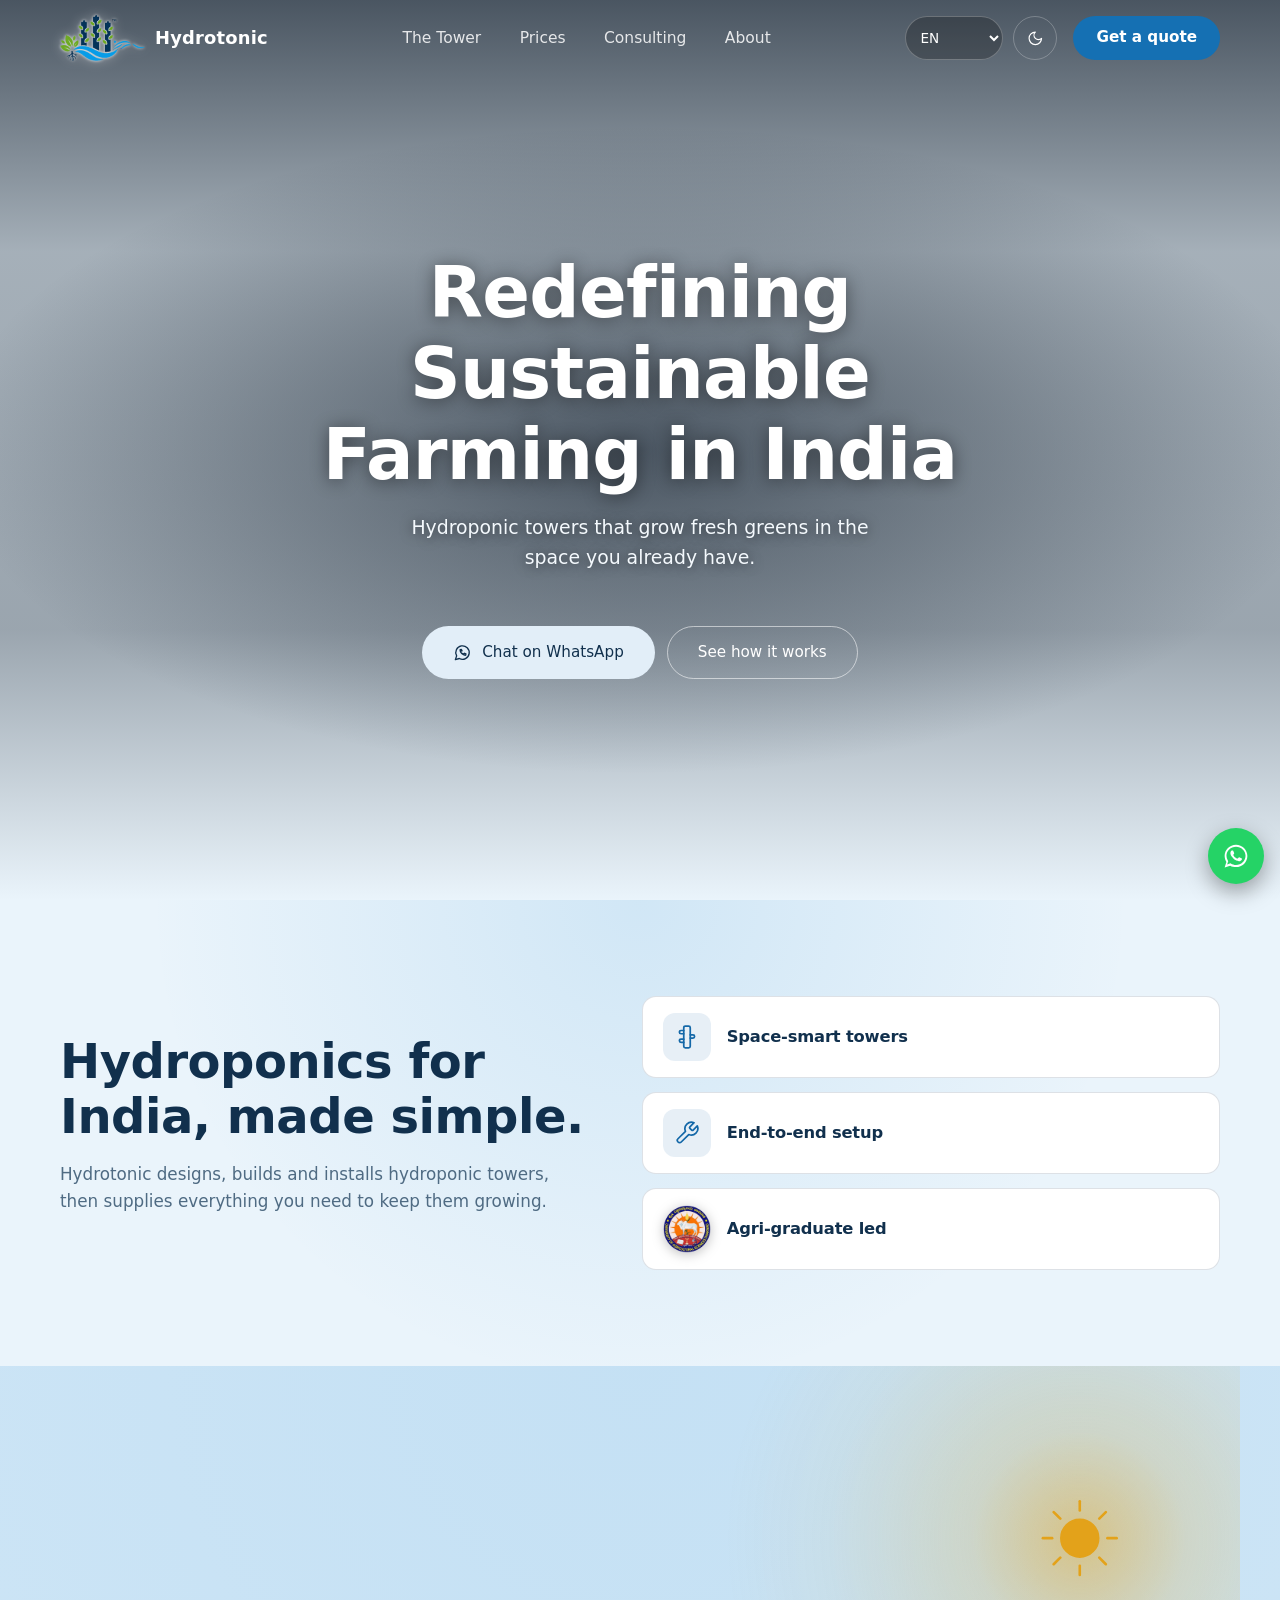
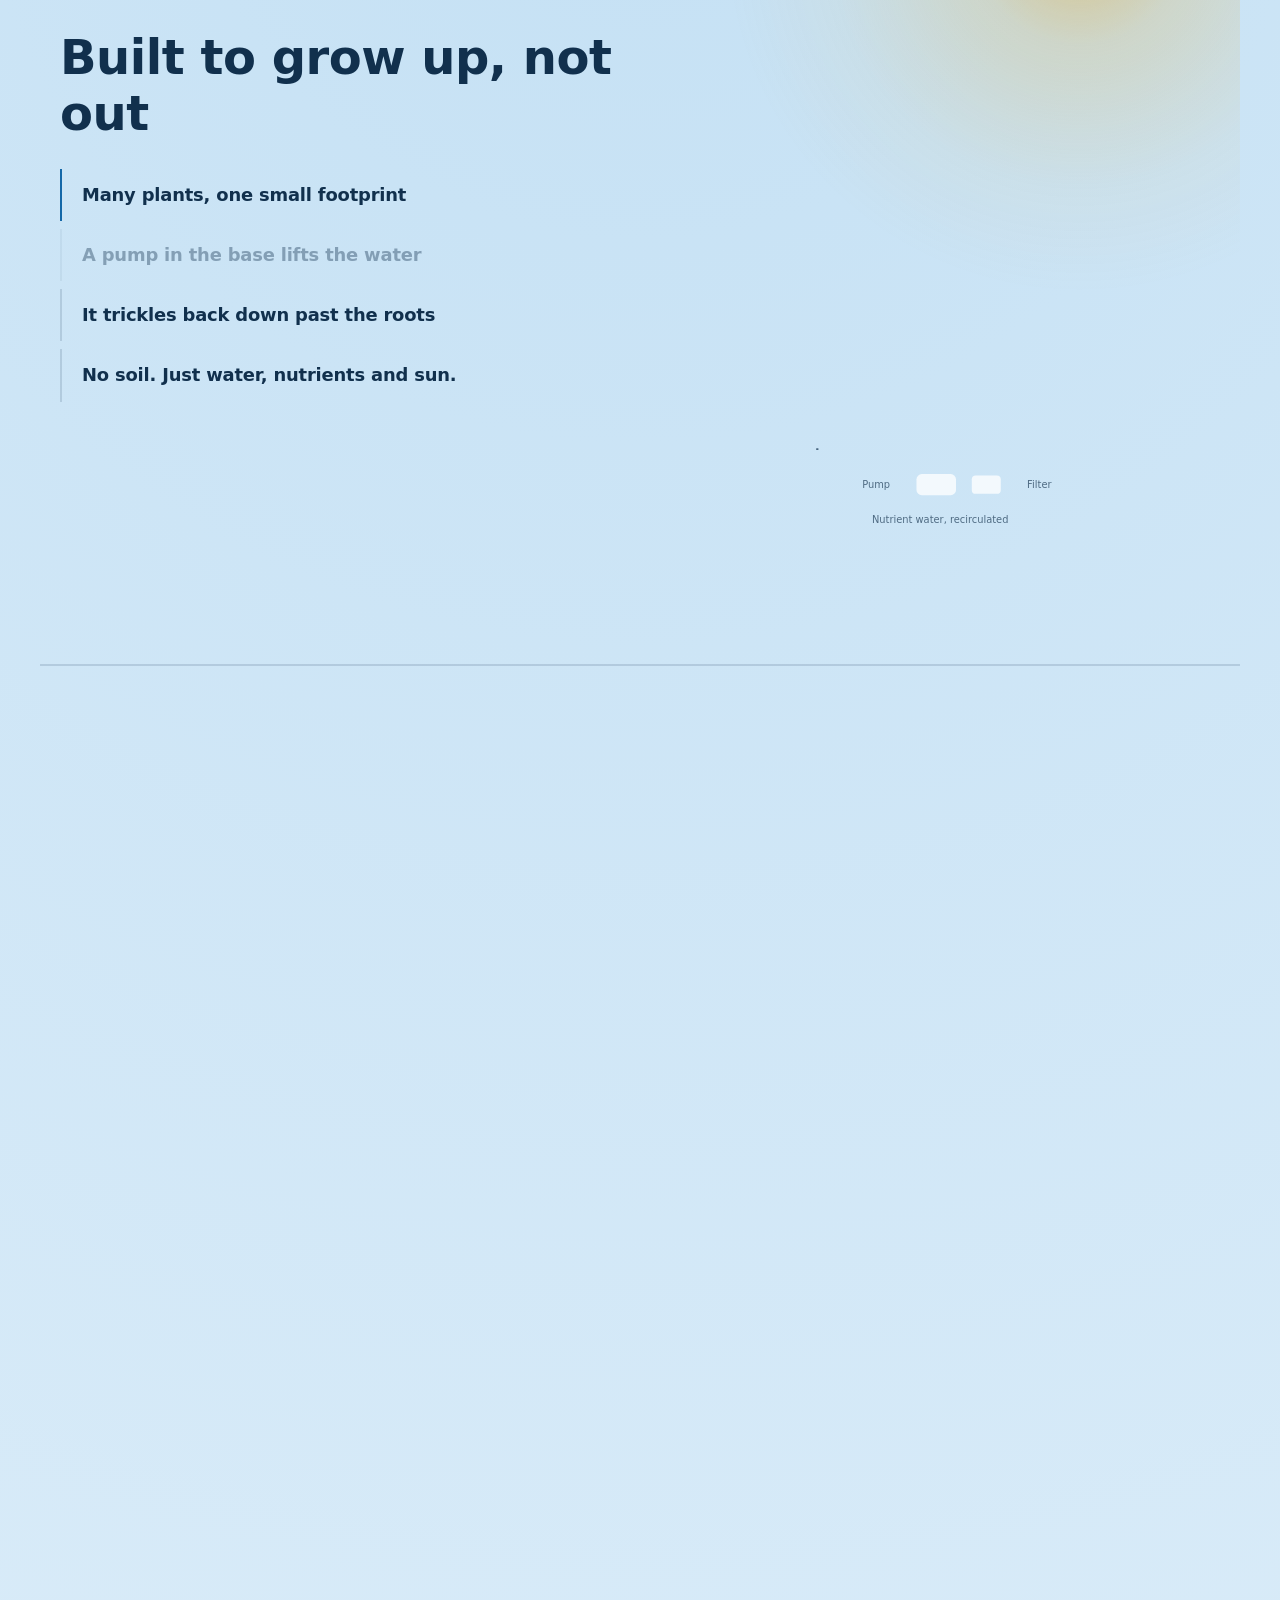
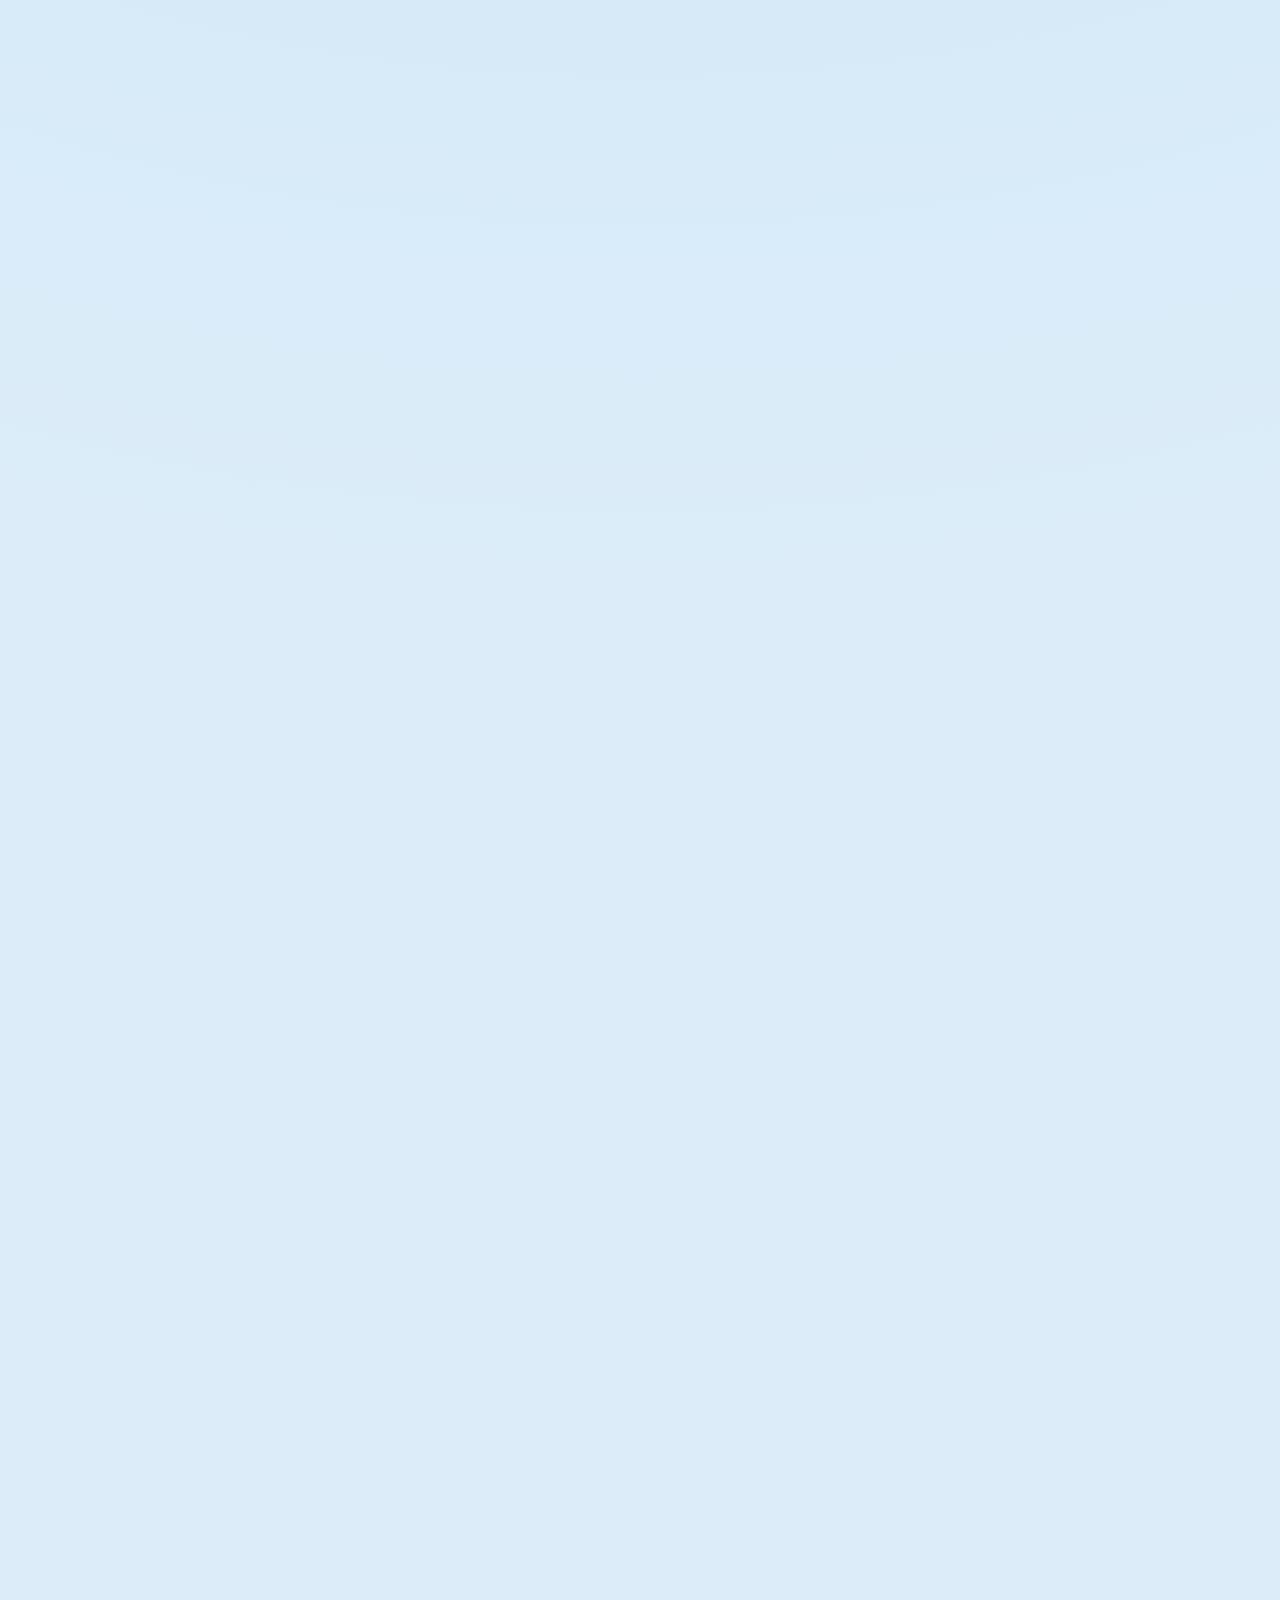
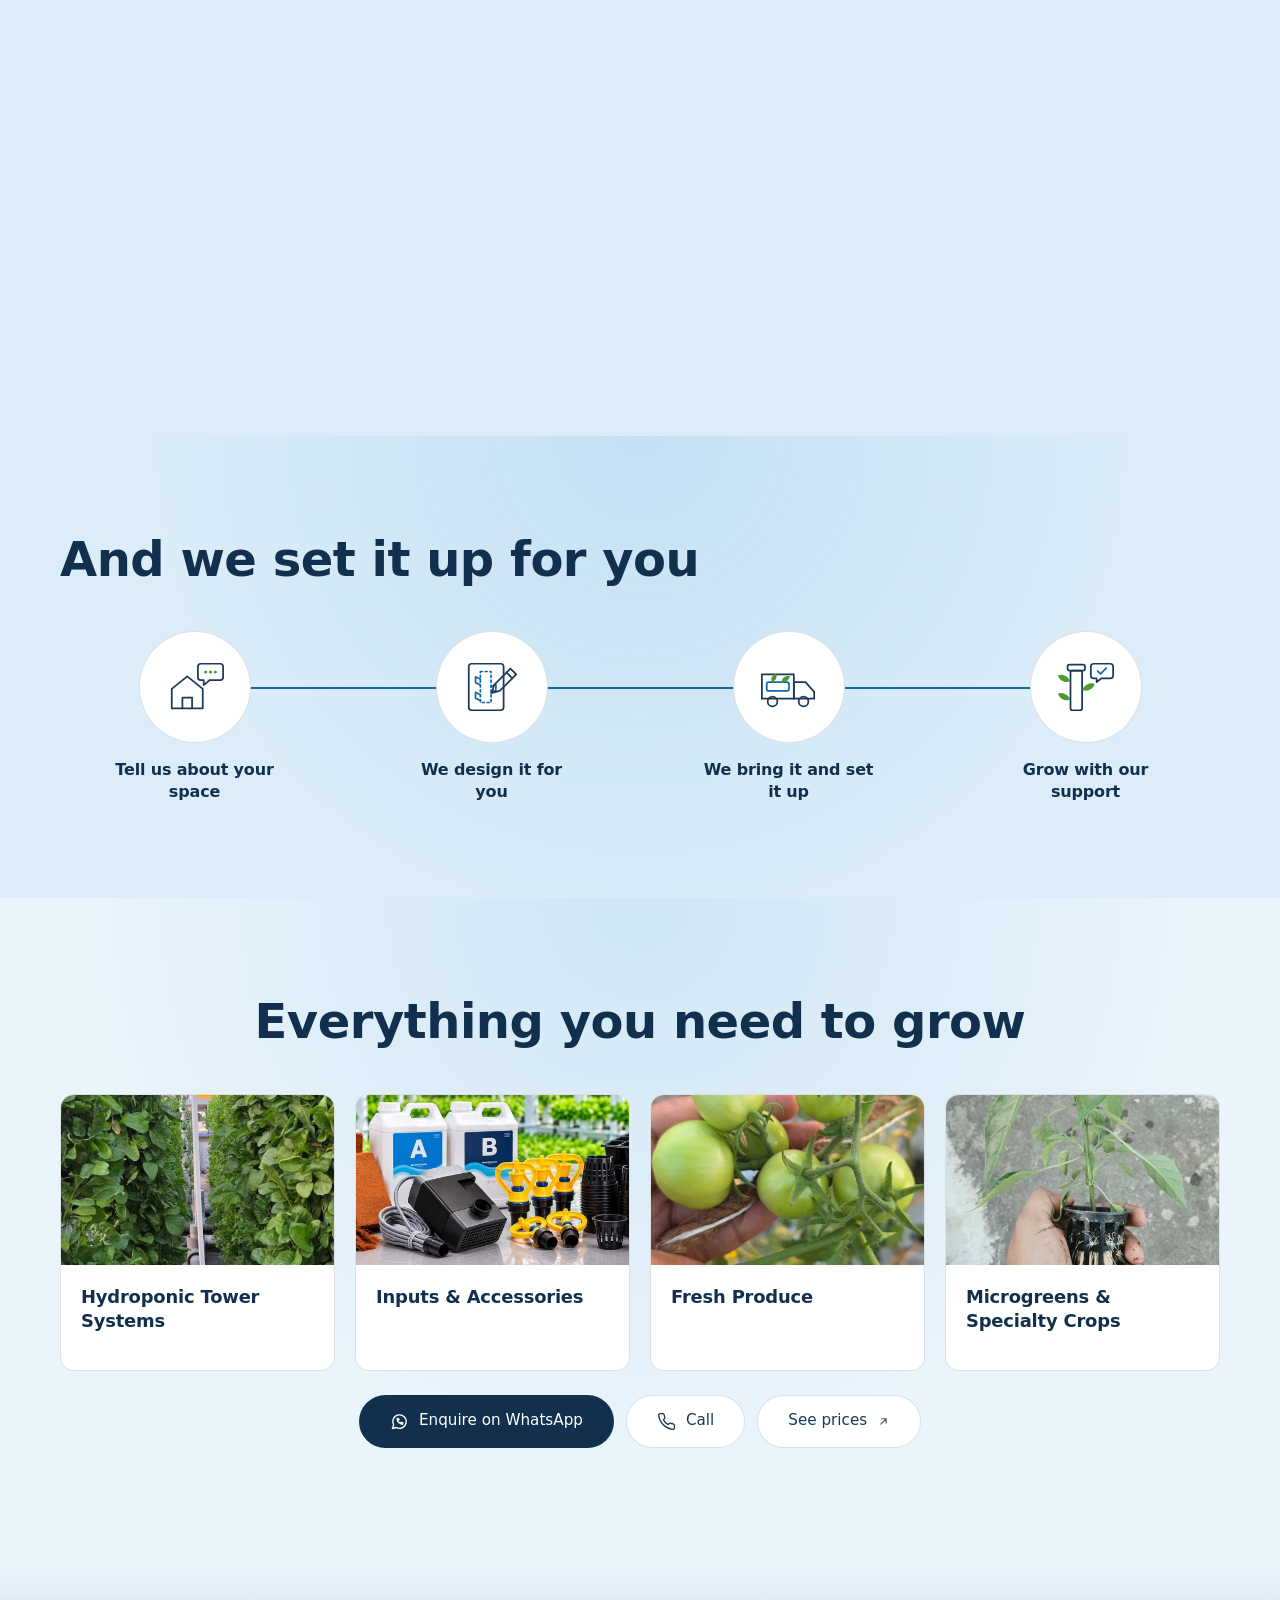
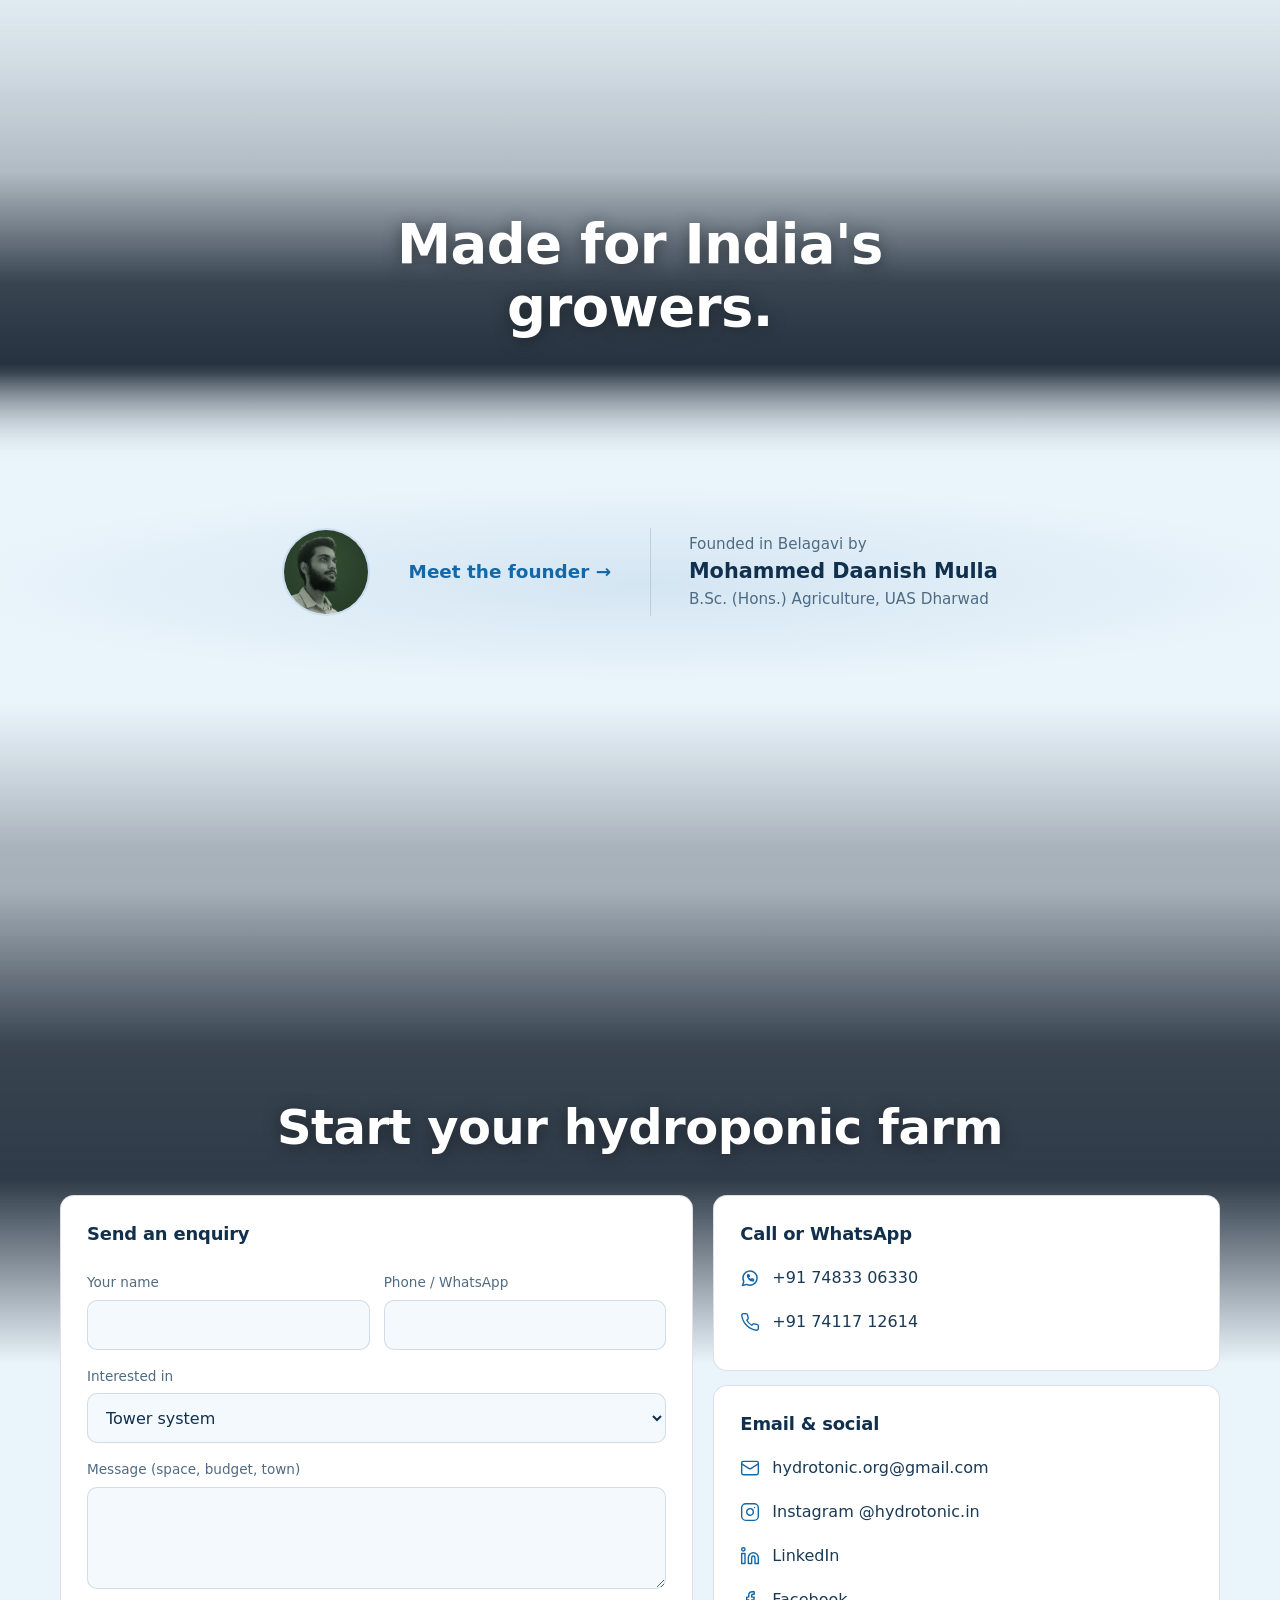
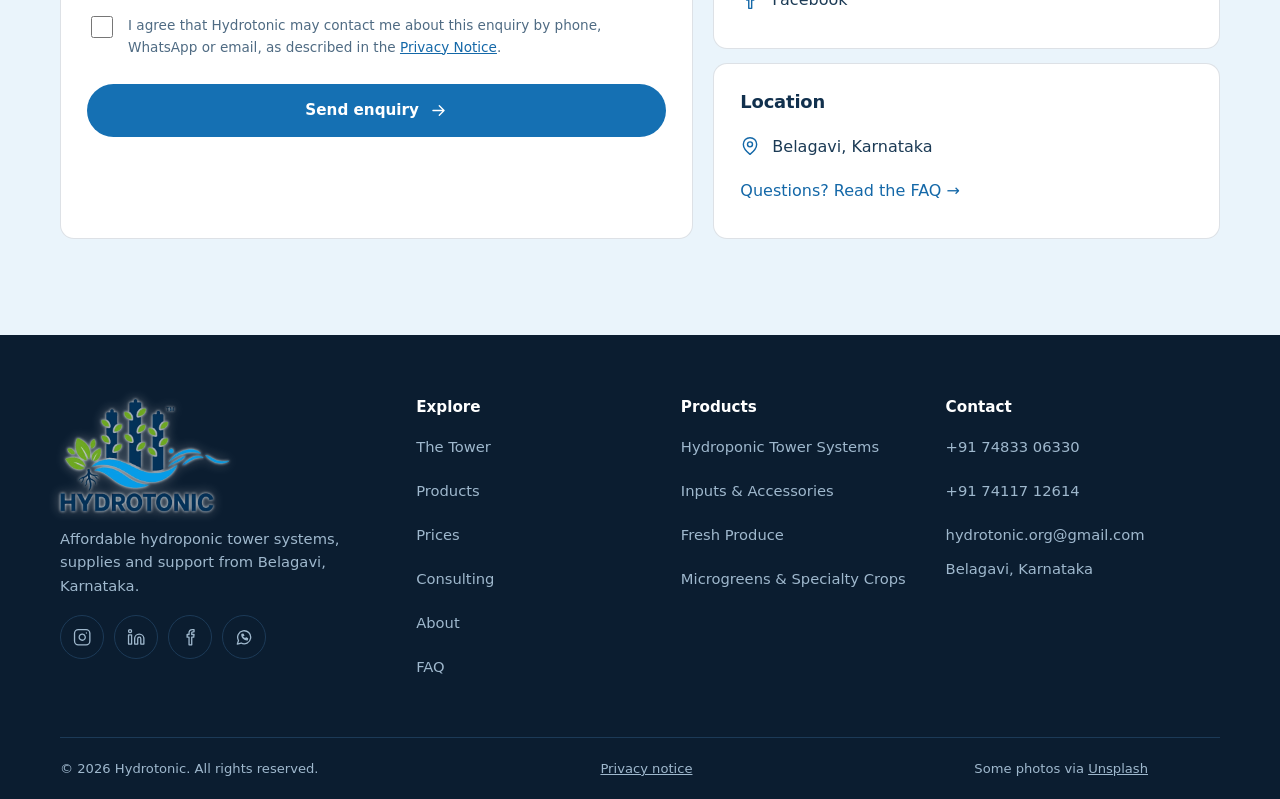
==== commit d214a11e: "Calmer header, pinned phone links, real product photos Header keeps four links (The Tower, Prices, C" ====
--- a/index.html
+++ b/index.html
@@ -28,8 +28,8 @@
 <link rel="preconnect" href="https://fonts.googleapis.com">
 <link rel="preconnect" href="https://fonts.gstatic.com" crossorigin>
 <link href="https://fonts.googleapis.com/css2?family=Montserrat:wght@400;500;600&family=Noto+Sans+Devanagari:wght@400;500;600&family=Noto+Sans+Kannada:wght@400;500;600&display=swap" rel="stylesheet">
-<link rel="stylesheet" href="/assets/site.css?v=28">
-<script src="/assets/theme.js?v=28"></script>
+<link rel="stylesheet" href="/assets/site.css?v=29">
+<script src="/assets/theme.js?v=29"></script>
 <script type="application/ld+json">
 {"@context":"https://schema.org","@type":"LocalBusiness","name":"Hydrotonic","url":"https://hydrotonic.org/","email":"hydrotonic.org@gmail.com","telephone":["+917483306330","+917411712614"],"foundingDate":"2025","founder":{"@type":"Person","name":"Mohammed Daanish Mulla"},"address":{"@type":"PostalAddress","addressLocality":"Belagavi","addressRegion":"Karnataka","addressCountry":"IN"},"sameAs":["https://www.instagram.com/hydrotonic.in/","https://www.linkedin.com/company/hydrotonic/","https://www.facebook.com/share/1AKvc3c59d/"]}
 </script>
@@ -43,29 +43,27 @@
       <a class="brand" href="/" title="Hydrotonic home" aria-label="Hydrotonic home"><img class="mark" src="/img/logo-mark-navy.png" alt="" width="70" height="38">Hydrotonic</a>
       <nav class="nav-links" aria-label="Main">
         <a href="/#tower" data-i18n="nav_tower">The Tower</a>
-        <a href="/#products" data-i18n="nav_products">Products</a>
-        <a href="/#contact" data-i18n="nav_contact">Contact</a>
-        <span class="sep" aria-hidden="true"></span>
-        <a class="page" href="/prices.html"><span data-i18n="nav_prices">Prices</span><svg class="ico go" aria-hidden="true"><use href="/assets/icons.svg?v=28#i-go"/></svg></a>
-        <a class="page" href="/consulting.html"><span data-i18n="nav_consult">Consulting</span><svg class="ico go" aria-hidden="true"><use href="/assets/icons.svg?v=28#i-go"/></svg></a>
-        <a class="page" href="/about.html"><span data-i18n="about_eyebrow">About</span><svg class="ico go" aria-hidden="true"><use href="/assets/icons.svg?v=28#i-go"/></svg></a>
-        <a class="page" href="/faq.html"><span data-i18n="nav_faq">FAQ</span><svg class="ico go" aria-hidden="true"><use href="/assets/icons.svg?v=28#i-go"/></svg></a>
+        <a href="/prices.html" data-i18n="nav_prices">Prices</a>
+        <a href="/consulting.html" data-i18n="nav_consult">Consulting</a>
+        <a href="/about.html" data-i18n="about_eyebrow">About</a>
       </nav>
       <div class="tools">
         <select class="lang-select" aria-label="Language"><option value="en">EN</option><option value="kn">ಕನ್ನಡ</option><option value="hi">हिंदी</option><option value="mr">मराठी</option></select>
-        <button class="theme-btn" type="button" aria-label="Switch light or dark mode"><svg class="ico sun" aria-hidden="true"><use href="/assets/icons.svg?v=28#i-sun"/></svg><svg class="ico moon" aria-hidden="true"><use href="/assets/icons.svg?v=28#i-moon"/></svg></button>
-        <button class="menu-btn" id="menu-open" type="button" aria-label="Open menu"><svg class="ico" aria-hidden="true"><use href="/assets/icons.svg?v=28#i-menu"/></svg></button>
+        <button class="theme-btn" type="button" aria-label="Switch light or dark mode"><svg class="ico sun" aria-hidden="true"><use href="/assets/icons.svg?v=29#i-sun"/></svg><svg class="ico moon" aria-hidden="true"><use href="/assets/icons.svg?v=29#i-moon"/></svg></button>
+        <button class="menu-btn" id="menu-open" type="button" aria-label="Open menu"><svg class="ico" aria-hidden="true"><use href="/assets/icons.svg?v=29#i-menu"/></svg></button>
         <a class="btn btn-brand quote" href="/#contact" data-i18n="get_quote">Get a quote</a>
       </div>
     </div>
     <div class="wrap subnav">
       <nav aria-label="Pages">
-        <a class="page" href="/about.html"><span data-i18n="about_eyebrow">About</span><svg class="ico go" aria-hidden="true"><use href="/assets/icons.svg?v=28#i-go"/></svg></a>
-        <a class="page" href="/faq.html"><span data-i18n="nav_faq">FAQ</span><svg class="ico go" aria-hidden="true"><use href="/assets/icons.svg?v=28#i-go"/></svg></a>
+        <a href="/#tower" data-i18n="nav_tower">The Tower</a>
+        <a href="/prices.html" data-i18n="nav_prices">Prices</a>
+        <a href="/consulting.html" data-i18n="nav_consult">Consulting</a>
+        <a href="/about.html" data-i18n="about_eyebrow">About</a>
       </nav>
       <div class="tools">
         <select class="lang-select" aria-label="Language"><option value="en">EN</option><option value="kn">ಕನ್ನಡ</option><option value="hi">हिंदी</option><option value="mr">मराठी</option></select>
-        <button class="theme-btn" type="button" aria-label="Switch light or dark mode"><svg class="ico sun" aria-hidden="true"><use href="/assets/icons.svg?v=28#i-sun"/></svg><svg class="ico moon" aria-hidden="true"><use href="/assets/icons.svg?v=28#i-moon"/></svg></button>
+        <button class="theme-btn" type="button" aria-label="Switch light or dark mode"><svg class="ico sun" aria-hidden="true"><use href="/assets/icons.svg?v=29#i-sun"/></svg><svg class="ico moon" aria-hidden="true"><use href="/assets/icons.svg?v=29#i-moon"/></svg></button>
       </div>
     </div>
   </header>
@@ -75,11 +73,11 @@
   <div class="wrap">
     <div class="menu-head">
       <a class="brand" href="/" title="Hydrotonic home" aria-label="Hydrotonic home"><img class="mark" src="/img/logo-mark-navy.png" alt="" width="70" height="38">Hydrotonic</a>
-      <button class="menu-btn" id="menu-close" type="button" aria-label="Close menu"><svg class="ico" aria-hidden="true"><use href="/assets/icons.svg?v=28#i-x"/></svg></button>
+      <button class="menu-btn" id="menu-close" type="button" aria-label="Close menu"><svg class="ico" aria-hidden="true"><use href="/assets/icons.svg?v=29#i-x"/></svg></button>
     </div>
     <nav aria-label="Menu">
       <details class="menu-home">
-        <summary><b data-i18n="nav_home">Home</b><svg class="ico chev" aria-hidden="true"><use href="/assets/icons.svg?v=28#i-chev"/></svg></summary>
+        <summary><b data-i18n="nav_home">Home</b><svg class="ico chev" aria-hidden="true"><use href="/assets/icons.svg?v=29#i-chev"/></svg></summary>
         <div class="sub">
           <a href="/"><span data-i18n="home_top">Overview</span></a>
           <a href="/#tower"><span data-i18n="nav_tower">The Tower</span></a>
@@ -87,20 +85,20 @@
           <a href="/#contact"><span data-i18n="nav_contact">Contact</span></a>
         </div>
       </details>
-      <a class="page" href="/prices.html"><b data-i18n="nav_prices">Prices</b><svg class="ico go" aria-hidden="true"><use href="/assets/icons.svg?v=28#i-go"/></svg></a>
-      <a class="page" href="/consulting.html"><b data-i18n="nav_consult">Consulting</b><svg class="ico go" aria-hidden="true"><use href="/assets/icons.svg?v=28#i-go"/></svg></a>
-      <a class="page" href="/about.html"><b data-i18n="about_eyebrow">About</b><svg class="ico go" aria-hidden="true"><use href="/assets/icons.svg?v=28#i-go"/></svg></a>
-      <a class="page" href="/faq.html"><b data-i18n="nav_faq">FAQ</b><svg class="ico go" aria-hidden="true"><use href="/assets/icons.svg?v=28#i-go"/></svg></a>
+      <a class="page" href="/prices.html"><b data-i18n="nav_prices">Prices</b><svg class="ico go" aria-hidden="true"><use href="/assets/icons.svg?v=29#i-go"/></svg></a>
+      <a class="page" href="/consulting.html"><b data-i18n="nav_consult">Consulting</b><svg class="ico go" aria-hidden="true"><use href="/assets/icons.svg?v=29#i-go"/></svg></a>
+      <a class="page" href="/about.html"><b data-i18n="about_eyebrow">About</b><svg class="ico go" aria-hidden="true"><use href="/assets/icons.svg?v=29#i-go"/></svg></a>
+      <a class="page" href="/faq.html"><b data-i18n="nav_faq">FAQ</b><svg class="ico go" aria-hidden="true"><use href="/assets/icons.svg?v=29#i-go"/></svg></a>
     </nav>
     <div class="menu-tools">
       <select class="lang-select" aria-label="Language"><option value="en">English</option><option value="kn">ಕನ್ನಡ</option><option value="hi">हिंदी</option><option value="mr">मराठी</option></select>
-      <button class="theme-btn" type="button" aria-label="Switch light or dark mode"><svg class="ico sun" aria-hidden="true"><use href="/assets/icons.svg?v=28#i-sun"/></svg><svg class="ico moon" aria-hidden="true"><use href="/assets/icons.svg?v=28#i-moon"/></svg></button>
-    </div>
-    <a class="btn btn-light" href="https://wa.me/917483306330" target="_blank" rel="noopener"><svg class="ico" aria-hidden="true"><use href="/assets/icons.svg?v=28#i-wa"/></svg><span data-i18n="cta_wa">Chat on WhatsApp</span></a>
+      <button class="theme-btn" type="button" aria-label="Switch light or dark mode"><svg class="ico sun" aria-hidden="true"><use href="/assets/icons.svg?v=29#i-sun"/></svg><svg class="ico moon" aria-hidden="true"><use href="/assets/icons.svg?v=29#i-moon"/></svg></button>
+    </div>
+    <a class="btn btn-light" href="https://wa.me/917483306330" target="_blank" rel="noopener"><svg class="ico" aria-hidden="true"><use href="/assets/icons.svg?v=29#i-wa"/></svg><span data-i18n="cta_wa">Chat on WhatsApp</span></a>
     <div class="menu-social">
-      <a href="https://www.instagram.com/hydrotonic.in/" target="_blank" rel="noopener"><svg class="ico" aria-hidden="true"><use href="/assets/icons.svg?v=28#i-ig"/></svg>Instagram</a>
-      <a href="https://www.linkedin.com/company/hydrotonic/" target="_blank" rel="noopener"><svg class="ico" aria-hidden="true"><use href="/assets/icons.svg?v=28#i-in"/></svg>LinkedIn</a>
-      <a href="https://www.facebook.com/share/1AKvc3c59d/" target="_blank" rel="noopener"><svg class="ico" aria-hidden="true"><use href="/assets/icons.svg?v=28#i-fb"/></svg>Facebook</a>
+      <a href="https://www.instagram.com/hydrotonic.in/" target="_blank" rel="noopener"><svg class="ico" aria-hidden="true"><use href="/assets/icons.svg?v=29#i-ig"/></svg>Instagram</a>
+      <a href="https://www.linkedin.com/company/hydrotonic/" target="_blank" rel="noopener"><svg class="ico" aria-hidden="true"><use href="/assets/icons.svg?v=29#i-in"/></svg>LinkedIn</a>
+      <a href="https://www.facebook.com/share/1AKvc3c59d/" target="_blank" rel="noopener"><svg class="ico" aria-hidden="true"><use href="/assets/icons.svg?v=29#i-fb"/></svg>Facebook</a>
     </div>
   </div>
 </dialog>
@@ -112,7 +110,7 @@
       <h1 data-i18n="hero_title">Redefining Sustainable Farming in India</h1>
       <p data-i18n="hero_short">Hydroponic towers that grow fresh greens in the space you already have.</p>
       <div class="ctas">
-        <a class="btn btn-light" href="https://wa.me/917483306330?text=Hi%20Hydrotonic%2C%20I%27m%20interested%20in%20a%20hydroponic%20setup." target="_blank" rel="noopener"><svg class="ico" aria-hidden="true"><use href="/assets/icons.svg?v=28#i-wa"/></svg><span data-i18n="cta_wa">Chat on WhatsApp</span></a>
+        <a class="btn btn-light" href="https://wa.me/917483306330?text=Hi%20Hydrotonic%2C%20I%27m%20interested%20in%20a%20hydroponic%20setup." target="_blank" rel="noopener"><svg class="ico" aria-hidden="true"><use href="/assets/icons.svg?v=29#i-wa"/></svg><span data-i18n="cta_wa">Chat on WhatsApp</span></a>
         <a class="btn btn-outline" href="#intro" data-i18n="cta_how">See how it works</a>
       </div>
     </div>
@@ -126,8 +124,8 @@
         <p class="lead" data-i18n="intro_text">Hydrotonic designs, builds and installs hydroponic towers, then supplies everything you need to keep them growing.</p>
       </div>
       <div class="pillars stagger">
-        <div class="pillar reveal"><svg class="ico" aria-hidden="true"><use href="/assets/icons.svg?v=28#i-tower"/></svg><div><h3 data-i18n="hf1t">Space-smart towers</h3></div></div>
-        <div class="pillar reveal"><svg class="ico" aria-hidden="true"><use href="/assets/icons.svg?v=28#i-wrench"/></svg><div><h3 data-i18n="hf2t">End-to-end setup</h3></div></div>
+        <div class="pillar reveal"><svg class="ico" aria-hidden="true"><use href="/assets/icons.svg?v=29#i-tower"/></svg><div><h3 data-i18n="hf1t">Space-smart towers</h3></div></div>
+        <div class="pillar reveal"><svg class="ico" aria-hidden="true"><use href="/assets/icons.svg?v=29#i-wrench"/></svg><div><h3 data-i18n="hf2t">End-to-end setup</h3></div></div>
         <div class="pillar reveal"><img class="uas-badge" src="/img/uas-dharwad.png" alt="University of Agricultural Sciences, Dharwad emblem" width="48" height="48"><div><h3 data-i18n="hf3t">Agri-graduate led</h3></div></div>
       </div>
     </div>
@@ -201,23 +199,15 @@
         <h2 data-i18n="prod_title">Everything you need to grow</h2>
       </div>
       <div class="rail stagger" tabindex="0" role="region" aria-label="Products">
-        <article class="card reveal"><div class="media art" role="img" aria-label="Three hydroponic towers with leafy plants">
-          <svg viewBox="0 0 400 250" aria-hidden="true"><rect x="78" y="70" width="34" height="126" rx="8"/><rect x="73" y="54" width="44" height="16" rx="6"/><rect x="183" y="40" width="34" height="156" rx="8"/><rect x="178" y="24" width="44" height="16" rx="6"/><rect x="288" y="70" width="34" height="126" rx="8"/><rect x="283" y="54" width="44" height="16" rx="6"/><path d="M78 100l-10-5q-3-1-3 2v8q0 3 3 2l10-4"/><path class="leaf" d="M66 102c-8-14-24-20-38-16 6 15 21 22 38 16z"/><path class="leaf" d="M66 102c-2-15 4-28 15-36 5 13-1 28-15 36z"/><path class="leaf" d="M66 102c2-12 12-20 24-20-2 12-11 20-24 20z"/><path d="M78 150l-10-5q-3-1-3 2v8q0 3 3 2l10-4"/><path class="leaf" d="M66 152c-8-14-24-20-38-16 6 15 21 22 38 16z"/><path class="leaf" d="M66 152c-2-15 4-28 15-36 5 13-1 28-15 36z"/><path class="leaf" d="M66 152c2-12 12-20 24-20-2 12-11 20-24 20z"/><path d="M183 70l-10-5q-3-1-3 2v8q0 3 3 2l10-4"/><path class="leaf" d="M171 72c-8-14-24-20-38-16 6 15 21 22 38 16z"/><path class="leaf" d="M171 72c-2-15 4-28 15-36 5 13-1 28-15 36z"/><path class="leaf" d="M171 72c2-12 12-20 24-20-2 12-11 20-24 20z"/><path d="M183 120l-10-5q-3-1-3 2v8q0 3 3 2l10-4"/><path class="leaf" d="M171 122c-8-14-24-20-38-16 6 15 21 22 38 16z"/><path class="leaf" d="M171 122c-2-15 4-28 15-36 5 13-1 28-15 36z"/><path class="leaf" d="M171 122c2-12 12-20 24-20-2 12-11 20-24 20z"/><path d="M183 170l-10-5q-3-1-3 2v8q0 3 3 2l10-4"/><path class="leaf" d="M171 172c-8-14-24-20-38-16 6 15 21 22 38 16z"/><path class="leaf" d="M171 172c-2-15 4-28 15-36 5 13-1 28-15 36z"/><path class="leaf" d="M171 172c2-12 12-20 24-20-2 12-11 20-24 20z"/><path d="M288 100l-10-5q-3-1-3 2v8q0 3 3 2l10-4"/><path class="leaf" d="M276 102c-8-14-24-20-38-16 6 15 21 22 38 16z"/><path class="leaf" d="M276 102c-2-15 4-28 15-36 5 13-1 28-15 36z"/><path class="leaf" d="M276 102c2-12 12-20 24-20-2 12-11 20-24 20z"/><path d="M288 150l-10-5q-3-1-3 2v8q0 3 3 2l10-4"/><path class="leaf" d="M276 152c-8-14-24-20-38-16 6 15 21 22 38 16z"/><path class="leaf" d="M276 152c-2-15 4-28 15-36 5 13-1 28-15 36z"/><path class="leaf" d="M276 152c2-12 12-20 24-20-2 12-11 20-24 20z"/><path d="M112 125l10-5q3-1 3 2v8q0 3-3 2l-10-4"/><g transform="translate(124 127) scale(-1 1)"><path class="leaf" d="M0 0c-8-14-24-20-38-16 6 15 21 22 38 16z"/><path class="leaf" d="M0 0c-2-15 4-28 15-36 5 13-1 28-15 36z"/><path class="leaf" d="M0 0c2-12 12-20 24-20-2 12-11 20-24 20z"/></g><path d="M217 95l10-5q3-1 3 2v8q0 3-3 2l-10-4"/><g transform="translate(229 97) scale(-1 1)"><path class="leaf" d="M0 0c-8-14-24-20-38-16 6 15 21 22 38 16z"/><path class="leaf" d="M0 0c-2-15 4-28 15-36 5 13-1 28-15 36z"/><path class="leaf" d="M0 0c2-12 12-20 24-20-2 12-11 20-24 20z"/></g><path d="M217 145l10-5q3-1 3 2v8q0 3-3 2l-10-4"/><g transform="translate(229 147) scale(-1 1)"><path class="leaf" d="M0 0c-8-14-24-20-38-16 6 15 21 22 38 16z"/><path class="leaf" d="M0 0c-2-15 4-28 15-36 5 13-1 28-15 36z"/><path class="leaf" d="M0 0c2-12 12-20 24-20-2 12-11 20-24 20z"/></g><path d="M322 125l10-5q3-1 3 2v8q0 3-3 2l-10-4"/><g transform="translate(334 127) scale(-1 1)"><path class="leaf" d="M0 0c-8-14-24-20-38-16 6 15 21 22 38 16z"/><path class="leaf" d="M0 0c-2-15 4-28 15-36 5 13-1 28-15 36z"/><path class="leaf" d="M0 0c2-12 12-20 24-20-2 12-11 20-24 20z"/></g><rect x="40" y="196" width="320" height="26" rx="13"/><path class="acc" d="M52 209c30-5 60 5 90 0s60-5 90 0 60-4 76 0"/></svg>
-        </div><div class="body"><h3 data-i18n="p1_t">Hydroponic Tower Systems</h3></div></article>
-        <article class="card reveal"><div class="media art" role="img" aria-label="Net pot with cocopeat, a pump, and nutrient solutions A and B">
-          <svg viewBox="0 0 400 250" aria-hidden="true"><path class="leaf" d="M72 112c-8-14-24-20-38-16 6 15 21 22 38 16z"/><path class="leaf" d="M72 112c-2-15 4-28 15-36 5 13-1 28-15 36z"/><path class="leaf" d="M72 112c2-12 12-20 24-20-2 12-11 20-24 20z"/><path d="M72 112v12"/><path d="M44 124h56l-6 54H50z"/><path d="M52 140h40M54 156h36M56 172h32" class="acc"/><path d="M50 128l5 46M94 128l-5 46" class="faint"/><path class="fill" d="M58 134h28l-2 12H60z"/><path d="M126 178V128q0-8 8-8h42q8 0 8 8v50z"/><path d="M134 112h32v8h-32z"/><path d="M140 120v-6M160 120v-6"/><path class="faint" d="M138 140h30M138 152h30M138 164h22"/><path d="M226 148h56a6 6 0 0 1 6 6v18a6 6 0 0 1-6 6h-56a6 6 0 0 1-6-6v-18a6 6 0 0 1 6-6z"/><path d="M232 156h10M232 162h10M232 168h10"/><circle cx="268" cy="163" r="7"/><path d="M268 156v14M261 163h14"/><path d="M254 148v-28a6 6 0 0 1 6-6h8" class="acc"/><path d="M288 158h12q6 0 6 6v14" class="faint"/><path d="M318 178V124q0-4 4-4h20q4 0 4 4v54z"/><path d="M326 112h12v8h-12z"/><text x="332" y="160" text-anchor="middle" class="lbl">A</text><path class="acc" d="M322 140h20"/><path d="M356 178V124q0-4 4-4h20q4 0 4 4v54z"/><path d="M364 112h12v8h-12z"/><text x="370" y="160" text-anchor="middle" class="lbl">B</text><path class="acc" d="M360 140h20"/><path class="faint" d="M30 184h350"/></svg>
-        </div><div class="body"><h3 data-i18n="p2_t">Inputs &amp; Accessories</h3></div></article>
-        <article class="card reveal"><div class="media art" role="img" aria-label="A crate of fresh lettuce and leafy greens">
-          <svg viewBox="0 0 400 250" aria-hidden="true"><path d="M70 184l10-66h240l10 66z"/><path d="M90 134h200M86 152h208M82 170h216" class="faint"/><g transform="translate(120 118) scale(0.9)"><path class="leaf" d="M0 0c-16-6-26-22-22-40 14 4 24 20 22 40z"/><path class="leaf" d="M0 0c16-6 26-22 22-40-14 4-24 20-22 40z"/><path class="leaf" d="M0 0c-4-18 2-34 14-44 4 16-2 34-14 44z"/><path class="leaf" d="M0 0c4-18-2-34-14-44-4 16 2 34 14 44z"/><path class="leaf" d="M0 0c-2-20 2-36 0-52 6 16 8 36 0 52z"/></g><g transform="translate(200 118) scale(1.1)"><path class="leaf" d="M0 0c-16-6-26-22-22-40 14 4 24 20 22 40z"/><path class="leaf" d="M0 0c16-6 26-22 22-40-14 4-24 20-22 40z"/><path class="leaf" d="M0 0c-4-18 2-34 14-44 4 16-2 34-14 44z"/><path class="leaf" d="M0 0c4-18-2-34-14-44-4 16 2 34 14 44z"/><path class="leaf" d="M0 0c-2-20 2-36 0-52 6 16 8 36 0 52z"/></g><g transform="translate(280 118) scale(0.9)"><path class="leaf" d="M0 0c-16-6-26-22-22-40 14 4 24 20 22 40z"/><path class="leaf" d="M0 0c16-6 26-22 22-40-14 4-24 20-22 40z"/><path class="leaf" d="M0 0c-4-18 2-34 14-44 4 16-2 34-14 44z"/><path class="leaf" d="M0 0c4-18-2-34-14-44-4 16 2 34 14 44z"/><path class="leaf" d="M0 0c-2-20 2-36 0-52 6 16 8 36 0 52z"/></g><g transform="translate(160 118) scale(0.75)"><path class="leaf" d="M0 0c-16-6-26-22-22-40 14 4 24 20 22 40z"/><path class="leaf" d="M0 0c16-6 26-22 22-40-14 4-24 20-22 40z"/><path class="leaf" d="M0 0c-4-18 2-34 14-44 4 16-2 34-14 44z"/><path class="leaf" d="M0 0c4-18-2-34-14-44-4 16 2 34 14 44z"/><path class="leaf" d="M0 0c-2-20 2-36 0-52 6 16 8 36 0 52z"/></g><g transform="translate(240 118) scale(0.75)"><path class="leaf" d="M0 0c-16-6-26-22-22-40 14 4 24 20 22 40z"/><path class="leaf" d="M0 0c16-6 26-22 22-40-14 4-24 20-22 40z"/><path class="leaf" d="M0 0c-4-18 2-34 14-44 4 16-2 34-14 44z"/><path class="leaf" d="M0 0c4-18-2-34-14-44-4 16 2 34 14 44z"/><path class="leaf" d="M0 0c-2-20 2-36 0-52 6 16 8 36 0 52z"/></g><path class="acc" d="M92 184h216"/></svg>
-        </div><div class="body"><h3 data-i18n="p3_t">Fresh Produce</h3></div></article>
-        <article class="card reveal"><div class="media art" role="img" aria-label="A tray of microgreens and an edible flower">
-          <svg viewBox="0 0 400 250" aria-hidden="true"><path d="M60 150h190l-8 34H68z"/><path class="fill" d="M66 150h178l-2 10H68z"/><path class="acc" d="M80 150v-24"/><path class="leaf" d="M80 126c-3-6-9-8-14-6 2 6 8 8 14 6z"/><path class="leaf" d="M80 126c3-6 9-8 14-6-2 6-8 8-14 6z"/><path class="acc" d="M100 150v-30"/><path class="leaf" d="M100 120c-3-6-9-8-14-6 2 6 8 8 14 6z"/><path class="leaf" d="M100 120c3-6 9-8 14-6-2 6-8 8-14 6z"/><path class="acc" d="M120 150v-26"/><path class="leaf" d="M120 124c-3-6-9-8-14-6 2 6 8 8 14 6z"/><path class="leaf" d="M120 124c3-6 9-8 14-6-2 6-8 8-14 6z"/><path class="acc" d="M140 150v-32"/><path class="leaf" d="M140 118c-3-6-9-8-14-6 2 6 8 8 14 6z"/><path class="leaf" d="M140 118c3-6 9-8 14-6-2 6-8 8-14 6z"/><path class="acc" d="M160 150v-25"/><path class="leaf" d="M160 125c-3-6-9-8-14-6 2 6 8 8 14 6z"/><path class="leaf" d="M160 125c3-6 9-8 14-6-2 6-8 8-14 6z"/><path class="acc" d="M180 150v-30"/><path class="leaf" d="M180 120c-3-6-9-8-14-6 2 6 8 8 14 6z"/><path class="leaf" d="M180 120c3-6 9-8 14-6-2 6-8 8-14 6z"/><path class="acc" d="M200 150v-27"/><path class="leaf" d="M200 123c-3-6-9-8-14-6 2 6 8 8 14 6z"/><path class="leaf" d="M200 123c3-6 9-8 14-6-2 6-8 8-14 6z"/><path class="acc" d="M220 150v-31"/><path class="leaf" d="M220 119c-3-6-9-8-14-6 2 6 8 8 14 6z"/><path class="leaf" d="M220 119c3-6 9-8 14-6-2 6-8 8-14 6z"/><path class="acc" d="M240 150v-24"/><path class="leaf" d="M240 126c-3-6-9-8-14-6 2 6 8 8 14 6z"/><path class="leaf" d="M240 126c3-6 9-8 14-6-2 6-8 8-14 6z"/><path d="M312 184v-60" class="acc"/><path class="leaf" d="M312 150c-10-2-18-10-18-20 10 0 18 8 18 20z"/><ellipse cx="328.0" cy="116.0" rx="9" ry="6" transform="rotate(0 328.0 116.0)" class="petal"/><ellipse cx="320.0000122564031" cy="129.85639938430614" rx="9" ry="6" transform="rotate(60 320.0000122564031 129.85639938430614)" class="petal"/><ellipse cx="304.000024512825" cy="129.85642061300823" rx="9" ry="6" transform="rotate(120 304.000024512825 129.85642061300823)" class="petal"/><ellipse cx="296.00000000005633" cy="116.0000424574367" rx="9" ry="6" transform="rotate(180 296.00000000005633 116.0000424574367)" class="petal"/><ellipse cx="303.9999509744251" cy="102.14362184449351" rx="9" ry="6" transform="rotate(240 303.9999509744251 102.14362184449351)" class="petal"/><ellipse cx="319.99993871789053" cy="102.14355815838725" rx="9" ry="6" transform="rotate(300 319.99993871789053 102.14355815838725)" class="petal"/><circle cx="312" cy="116" r="6" class="fill"/><path class="faint" d="M30 184h350"/></svg>
-        </div><div class="body"><h3 data-i18n="p4_t">Microgreens &amp; Specialty Crops</h3></div></article>
+        <a class="card reveal" href="/prices.html#grids"><div class="media"><img src="/img/prod-towers.jpg" alt="Hydroponic towers full of leafy greens on our farm" width="960" height="600" loading="lazy"></div><div class="body"><h3 data-i18n="p1_t">Hydroponic Tower Systems</h3></div></a>
+        <a class="card reveal" href="/prices.html#accessories"><div class="media"><img src="/img/prod-accessories.jpg" alt="Nutrient solutions A and B, a water pump, sprinklers, net pots and cocopeat" width="960" height="600" loading="lazy"></div><div class="body"><h3 data-i18n="p2_t">Inputs &amp; Accessories</h3></div></a>
+        <a class="card reveal" href="/prices.html#produce"><div class="media"><img src="/img/prod-produce.jpg" alt="Tomatoes from our towers, held in a grower's hand" width="960" height="600" loading="lazy"></div><div class="body"><h3 data-i18n="p3_t">Fresh Produce</h3></div></a>
+        <a class="card reveal" href="/prices.html#microgreens"><div class="media"><img src="/img/prod-specialty.jpg" alt="A chilli seedling in a net pot, with healthy white roots" width="960" height="600" loading="lazy"></div><div class="body"><h3 data-i18n="p4_t">Microgreens &amp; Specialty Crops</h3></div></a>
       </div>
       <p class="ctas center-ctas">
-        <a class="btn btn-light" href="https://wa.me/917483306330?text=Hi%20Hydrotonic%2C%20I%27d%20like%20to%20know%20more%20about%20your%20products." target="_blank" rel="noopener"><svg class="ico" aria-hidden="true"><use href="/assets/icons.svg?v=28#i-wa"/></svg><span data-i18n="enquire">Enquire on WhatsApp</span></a>
-        <a class="btn btn-line" href="tel:+917483306330"><svg class="ico" aria-hidden="true"><use href="/assets/icons.svg?v=28#i-phone"/></svg><span data-i18n="call">Call</span></a>
-        <a class="btn btn-line" href="/prices.html"><span data-i18n="see_prices">See prices</span><svg class="ico go" aria-hidden="true"><use href="/assets/icons.svg?v=28#i-go"/></svg></a>
+        <a class="btn btn-light" href="https://wa.me/917483306330?text=Hi%20Hydrotonic%2C%20I%27d%20like%20to%20know%20more%20about%20your%20products." target="_blank" rel="noopener"><svg class="ico" aria-hidden="true"><use href="/assets/icons.svg?v=29#i-wa"/></svg><span data-i18n="enquire">Enquire on WhatsApp</span></a>
+        <a class="btn btn-line" href="tel:+917483306330"><svg class="ico" aria-hidden="true"><use href="/assets/icons.svg?v=29#i-phone"/></svg><span data-i18n="call">Call</span></a>
+        <a class="btn btn-line" href="/prices.html"><span data-i18n="see_prices">See prices</span><svg class="ico go" aria-hidden="true"><use href="/assets/icons.svg?v=29#i-go"/></svg></a>
       </p>
     </div>
   </section>
@@ -268,25 +258,25 @@
             <label for="f-msg" data-i18n="f_msg">Message (space, budget, town)</label>
             <textarea id="f-msg" name="message" rows="4"></textarea>
             <label class="consent"><input type="checkbox" name="consent" value="Agreed to be contacted about this enquiry (Privacy Notice)" required><span data-i18n="consent">I agree that Hydrotonic may contact me about this enquiry by phone, WhatsApp or email, as described in the <a href="/privacy.html">Privacy Notice</a>.</span></label>
-            <button class="btn btn-brand" type="submit"><span data-i18n="f_send">Send enquiry</span><svg class="ico" aria-hidden="true"><use href="/assets/icons.svg?v=28#i-arrow"/></svg></button>
+            <button class="btn btn-brand" type="submit"><span data-i18n="f_send">Send enquiry</span><svg class="ico" aria-hidden="true"><use href="/assets/icons.svg?v=29#i-arrow"/></svg></button>
           </form>
         </div>
         <div class="reveal">
           <div class="panel">
             <h3 data-i18n="c_call">Call or WhatsApp</h3>
-            <p><svg class="ico" aria-hidden="true"><use href="/assets/icons.svg?v=28#i-wa"/></svg><a href="https://wa.me/917483306330" target="_blank" rel="noopener">+91 74833 06330</a></p>
-            <p><svg class="ico" aria-hidden="true"><use href="/assets/icons.svg?v=28#i-phone"/></svg><a href="tel:+917411712614">+91 74117 12614</a></p>
+            <p><svg class="ico" aria-hidden="true"><use href="/assets/icons.svg?v=29#i-wa"/></svg><a href="https://wa.me/917483306330" target="_blank" rel="noopener">+91 74833 06330</a></p>
+            <p><svg class="ico" aria-hidden="true"><use href="/assets/icons.svg?v=29#i-phone"/></svg><a href="tel:+917411712614">+91 74117 12614</a></p>
           </div>
           <div class="panel">
             <h3 data-i18n="c_email">Email &amp; social</h3>
-            <p><svg class="ico" aria-hidden="true"><use href="/assets/icons.svg?v=28#i-mail"/></svg><a href="mailto:hydrotonic.org@gmail.com">hydrotonic.org@gmail.com</a></p>
-            <p><svg class="ico" aria-hidden="true"><use href="/assets/icons.svg?v=28#i-ig"/></svg><a href="https://www.instagram.com/hydrotonic.in/" target="_blank" rel="noopener">Instagram @hydrotonic.in</a></p>
-            <p><svg class="ico" aria-hidden="true"><use href="/assets/icons.svg?v=28#i-in"/></svg><a href="https://www.linkedin.com/company/hydrotonic/" target="_blank" rel="noopener">LinkedIn</a></p>
-            <p><svg class="ico" aria-hidden="true"><use href="/assets/icons.svg?v=28#i-fb"/></svg><a href="https://www.facebook.com/share/1AKvc3c59d/" target="_blank" rel="noopener">Facebook</a></p>
+            <p><svg class="ico" aria-hidden="true"><use href="/assets/icons.svg?v=29#i-mail"/></svg><a href="mailto:hydrotonic.org@gmail.com">hydrotonic.org@gmail.com</a></p>
+            <p><svg class="ico" aria-hidden="true"><use href="/assets/icons.svg?v=29#i-ig"/></svg><a href="https://www.instagram.com/hydrotonic.in/" target="_blank" rel="noopener">Instagram @hydrotonic.in</a></p>
+            <p><svg class="ico" aria-hidden="true"><use href="/assets/icons.svg?v=29#i-in"/></svg><a href="https://www.linkedin.com/company/hydrotonic/" target="_blank" rel="noopener">LinkedIn</a></p>
+            <p><svg class="ico" aria-hidden="true"><use href="/assets/icons.svg?v=29#i-fb"/></svg><a href="https://www.facebook.com/share/1AKvc3c59d/" target="_blank" rel="noopener">Facebook</a></p>
           </div>
           <div class="panel">
             <h3 data-i18n="c_loc">Location</h3>
-            <p><svg class="ico" aria-hidden="true"><use href="/assets/icons.svg?v=28#i-pin"/></svg><span data-i18n="top_loc">Belagavi, Karnataka</span></p>
+            <p><svg class="ico" aria-hidden="true"><use href="/assets/icons.svg?v=29#i-pin"/></svg><span data-i18n="top_loc">Belagavi, Karnataka</span></p>
             <p><a class="link" href="/faq.html" data-i18n="faq_link">Questions? Read the FAQ →</a></p>
           </div>
         </div>
@@ -302,10 +292,10 @@
         <a class="brand foot-logo" href="/" title="Hydrotonic home" aria-label="Hydrotonic home"><img src="/img/logo-navy.png" alt="Hydrotonic" width="180" height="119"></a>
         <p data-i18n="foot_blurb">Affordable hydroponic tower systems, supplies and support from Belagavi, Karnataka.</p>
         <div class="social">
-          <a href="https://www.instagram.com/hydrotonic.in/" target="_blank" rel="noopener" aria-label="Hydrotonic on Instagram"><svg class="ico" aria-hidden="true"><use href="/assets/icons.svg?v=28#i-ig"/></svg></a>
-          <a href="https://www.linkedin.com/company/hydrotonic/" target="_blank" rel="noopener" aria-label="Hydrotonic on LinkedIn"><svg class="ico" aria-hidden="true"><use href="/assets/icons.svg?v=28#i-in"/></svg></a>
-          <a href="https://www.facebook.com/share/1AKvc3c59d/" target="_blank" rel="noopener" aria-label="Hydrotonic on Facebook"><svg class="ico" aria-hidden="true"><use href="/assets/icons.svg?v=28#i-fb"/></svg></a>
-          <a href="https://wa.me/917483306330" target="_blank" rel="noopener" aria-label="Hydrotonic on WhatsApp"><svg class="ico" aria-hidden="true"><use href="/assets/icons.svg?v=28#i-wa"/></svg></a>
+          <a href="https://www.instagram.com/hydrotonic.in/" target="_blank" rel="noopener" aria-label="Hydrotonic on Instagram"><svg class="ico" aria-hidden="true"><use href="/assets/icons.svg?v=29#i-ig"/></svg></a>
+          <a href="https://www.linkedin.com/company/hydrotonic/" target="_blank" rel="noopener" aria-label="Hydrotonic on LinkedIn"><svg class="ico" aria-hidden="true"><use href="/assets/icons.svg?v=29#i-in"/></svg></a>
+          <a href="https://www.facebook.com/share/1AKvc3c59d/" target="_blank" rel="noopener" aria-label="Hydrotonic on Facebook"><svg class="ico" aria-hidden="true"><use href="/assets/icons.svg?v=29#i-fb"/></svg></a>
+          <a href="https://wa.me/917483306330" target="_blank" rel="noopener" aria-label="Hydrotonic on WhatsApp"><svg class="ico" aria-hidden="true"><use href="/assets/icons.svg?v=29#i-wa"/></svg></a>
         </div>
       </div>
       <div>
@@ -350,6 +340,6 @@
   <svg viewBox="0 0 32 32" aria-hidden="true"><path d="M16 3C8.8 3 3 8.7 3 15.8c0 2.5.7 4.9 2 7L3 29l6.4-2c2 1.1 4.3 1.7 6.6 1.7 7.2 0 13-5.7 13-12.8S23.2 3 16 3zm0 23.4c-2.1 0-4.1-.6-5.9-1.7l-.4-.3-3.8 1.2 1.2-3.7-.3-.4a10.5 10.5 0 0 1-1.7-5.7C5.1 10 10 5.3 16 5.3S26.9 10 26.9 15.8 22 26.4 16 26.4zm6-7.9c-.3-.2-1.9-1-2.2-1.1-.3-.1-.5-.2-.7.2l-1 1.2c-.2.2-.4.2-.7.1-.3-.2-1.4-.5-2.6-1.6-1-.9-1.6-1.9-1.8-2.3-.2-.3 0-.5.1-.7l.5-.6.3-.5c.1-.2 0-.4 0-.6l-1-2.4c-.3-.6-.5-.5-.7-.5h-.6c-.2 0-.6.1-.9.4-.3.3-1.1 1.1-1.1 2.7s1.2 3.2 1.3 3.4c.2.2 2.3 3.5 5.6 4.9 2.8 1.1 3.3.9 3.9.8.6-.1 1.9-.8 2.2-1.5.3-.7.3-1.4.2-1.5-.1-.1-.3-.2-.6-.4z"/></svg>
 </a>
 
-<script src="/assets/site.js?v=28"></script>
+<script src="/assets/site.js?v=29"></script>
 </body>
 </html>
--- a/assets/site.css
+++ b/assets/site.css
@@ -59,10 +59,10 @@
 :root[data-theme="dark"] .brand img, .over:not(.scrolled) .brand img, :root[data-theme="dark"] .menu .brand img { filter: drop-shadow(0 0 1.5px rgba(255, 255, 255, .9)) drop-shadow(0 0 6px rgba(255, 255, 255, .35)); }
 :root:not([data-theme="dark"]) .scrolled .nav .brand img, :root:not([data-theme="dark"]) .page-sub .nav .brand img, :root:not([data-theme="dark"]) .menu .brand img { filter: none; }
 footer .foot-logo img { height: auto; width: 170px; filter: drop-shadow(0 0 1.5px rgba(255, 255, 255, .9)) drop-shadow(0 0 8px rgba(255, 255, 255, .3)); }
-.nav-links { display: flex; align-items: center; gap: clamp(14px, 1.9vw, 28px); }
-.nav-links a { white-space: nowrap; display: inline-flex; align-items: center; gap: 5px; text-decoration: none; color: inherit; opacity: .85; font-size: .93rem; font-weight: 500; padding: 12px 0; }
+.nav-links { display: flex; align-items: center; gap: clamp(26px, 3vw, 46px); }
+.nav-links a { white-space: nowrap; display: inline-flex; align-items: center; gap: 5px; text-decoration: none; color: inherit; opacity: .85; font-size: .97rem; font-weight: 500; padding: 12px 0; }
+.nav-links a[aria-current="page"], .subnav nav a[aria-current="page"] { opacity: 1; font-weight: 600; box-shadow: inset 0 -2px 0 var(--accent); }
 /* Sections of this page come first; links to other pages follow a divider and carry a small arrow. */
-.nav-links .sep { width: 1px; height: 18px; background: currentColor; opacity: .4; }
 .ico.go { width: .85em; height: .85em; stroke-width: 2.2; opacity: .8; }
 .nav-links a:hover { opacity: 1; color: var(--accent); }
 .tools { display: flex; align-items: center; gap: 10px; }
@@ -73,7 +73,7 @@
 :root[data-theme="dark"] .theme-btn .sun { display: block; } :root[data-theme="dark"] .theme-btn .moon { display: none; }
 .quote { min-height: 44px; padding: 12px 22px; margin-left: 6px; }
 .menu-btn { display: none; }
-@media (max-width: 1180px) {
+@media (max-width: 1020px) {
   .nav-links, .nav .quote { display: none; }
   /* Phones keep language, theme and the menu in the header row; the quote button goes (the hero and the menu both offer contact). */
   .nav .tools { gap: 6px; } .nav .tools .lang-select { width: 66px; padding: 4px 4px 4px 10px; font-size: .8rem; min-height: 40px; } .nav .tools .theme-btn { width: 40px; height: 40px; }
@@ -186,6 +186,7 @@
   .rail::-webkit-scrollbar { display: none; }
   .rail > * { flex: 0 0 min(80%, 320px); scroll-snap-align: start; }
 }
+a.card { color: inherit; text-decoration: none; }
 .card { position: relative; display: flex; flex-direction: column; background: var(--surface); border: 1px solid var(--line); border-radius: var(--r); overflow: hidden; transition: transform .3s; }
 @media (hover: hover) { .card:hover { transform: translateY(-4px); } }
 .card .media { overflow: hidden; }
@@ -428,7 +429,7 @@
 footer { padding-bottom: env(safe-area-inset-bottom); }
 /* Pages where the header sits in the flow keep its space when it turns fixed, so nothing jumps. */
 .page-sub .site-top { min-height: calc(77px + env(safe-area-inset-top)); }
-@media (max-width: 1180px) { .page-sub .site-top { min-height: calc(69px + env(safe-area-inset-top)); } }
+@media (max-width: 1020px) { .page-sub .site-top { min-height: calc(69px + env(safe-area-inset-top)); } }
 /* The background stays put while the menu is open. */
 html:has(.menu[open]) { overflow: hidden; }
 /* Phones get the contact photo at phone size. */
@@ -446,28 +447,22 @@
 @media (prefers-reduced-motion: reduce) { .card, .wa-float, .wa-float.away { transition: none; } .btn:active, .card:active { transform: none; } }
 
 /* ---------- Product card art ---------- */
-.card .media.art { aspect-ratio: 16/10; background: var(--surface-2); display: grid; place-items: center; }
-.card .media.art svg { width: 100%; height: 100%; fill: none; stroke: var(--ink); stroke-width: 2.2; stroke-linecap: round; stroke-linejoin: round; }
-.card .media.art .leaf { fill: var(--green); stroke: none; } .card .media.art .acc { stroke: var(--green); } .card .media.art .faint { stroke-opacity: .35; }
-.card .media.art .fill { fill: var(--tag); stroke: none; } .card .media.art .petal { fill: var(--sun, #e3a21a); stroke: none; opacity: .9; } .card .media.art .lbl { font: 600 22px var(--font); fill: var(--ink); stroke: none; }
 .card .media.split { display: grid; grid-template-columns: 1fr 1fr; gap: 2px; } .card .media.split img { aspect-ratio: 4/5; }
 
 /* ---------- Phone sub-nav: pages, language and theme under the header row ---------- */
 .nav .subnav { display: none; }
-@media (max-width: 1180px) {
+@media (max-width: 1020px) {
   .nav .subnav { display: flex; align-items: center; justify-content: space-between; gap: 10px; height: 44px; margin-top: 0; }
   .subnav nav { display: flex; gap: 18px; overflow-x: auto; scrollbar-width: none; min-width: 0; flex: 1; -webkit-mask-image: linear-gradient(90deg, #000 88%, transparent); mask-image: linear-gradient(90deg, #000 88%, transparent); }
   .subnav nav::-webkit-scrollbar { display: none; }
   .subnav nav a { flex: none; display: inline-flex; align-items: center; gap: 4px; color: inherit; text-decoration: none; font-size: .88rem; font-weight: 500; min-height: 40px; opacity: .92; }
   /* a.page shares a class name with the simple-page container (.page { padding }), so pin these links down. */
   .nav .subnav nav a { display: inline-flex; padding: 0; min-height: 40px; }
-  .subnav nav .sep { display: none; }
   .subnav .tools { display: none; }
   .subnav .lang-select { display: inline-flex; min-height: 38px; width: 78px; padding: 4px 6px 4px 10px; font-size: .78rem; }
   .subnav nav { gap: 16px; }
   .subnav .theme-btn { display: grid; width: 38px; height: 38px; }
   .over .subnav { text-shadow: 0 1px 8px rgba(0, 0, 0, .55); }
-  .scrolled .nav .subnav { display: none; }
   .hero { padding-top: 160px; } .page-hero { padding-top: 170px; }
   .page-sub .site-top { min-height: calc(107px + env(safe-area-inset-top)); }
 }
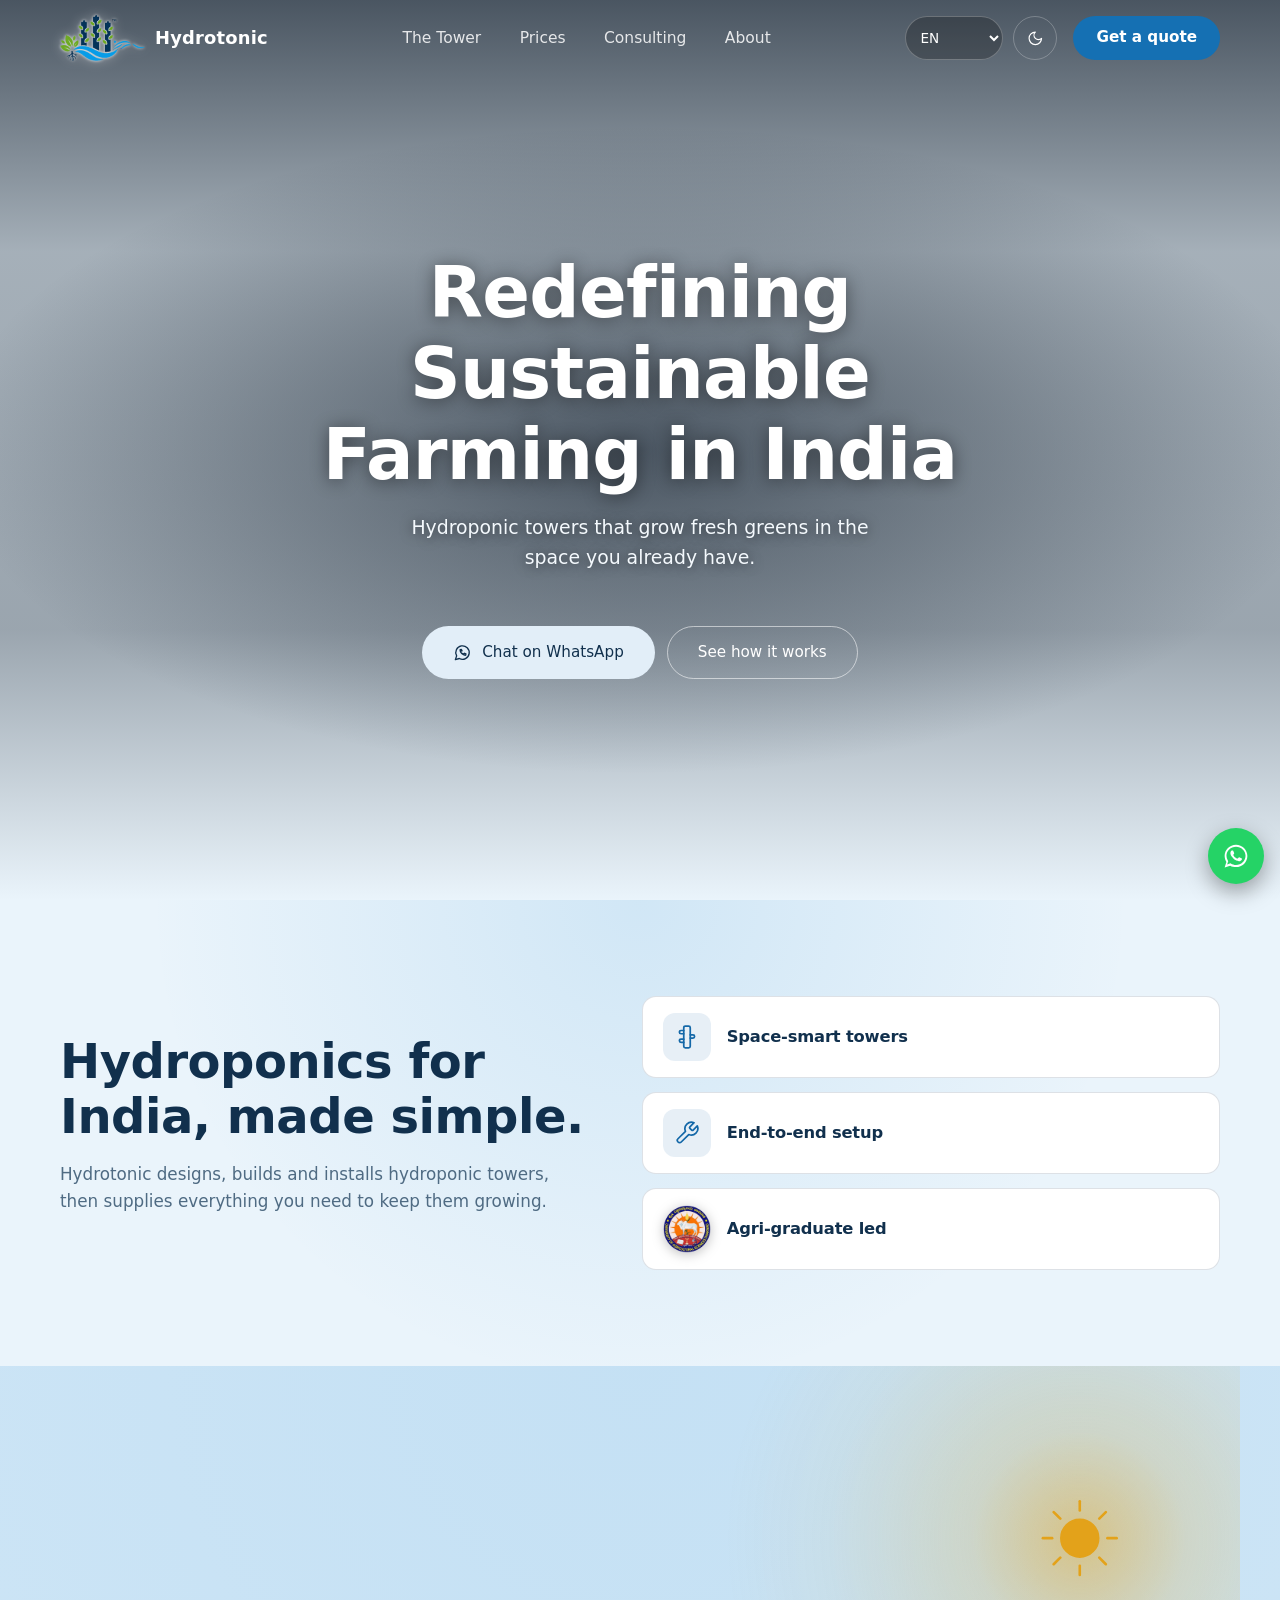
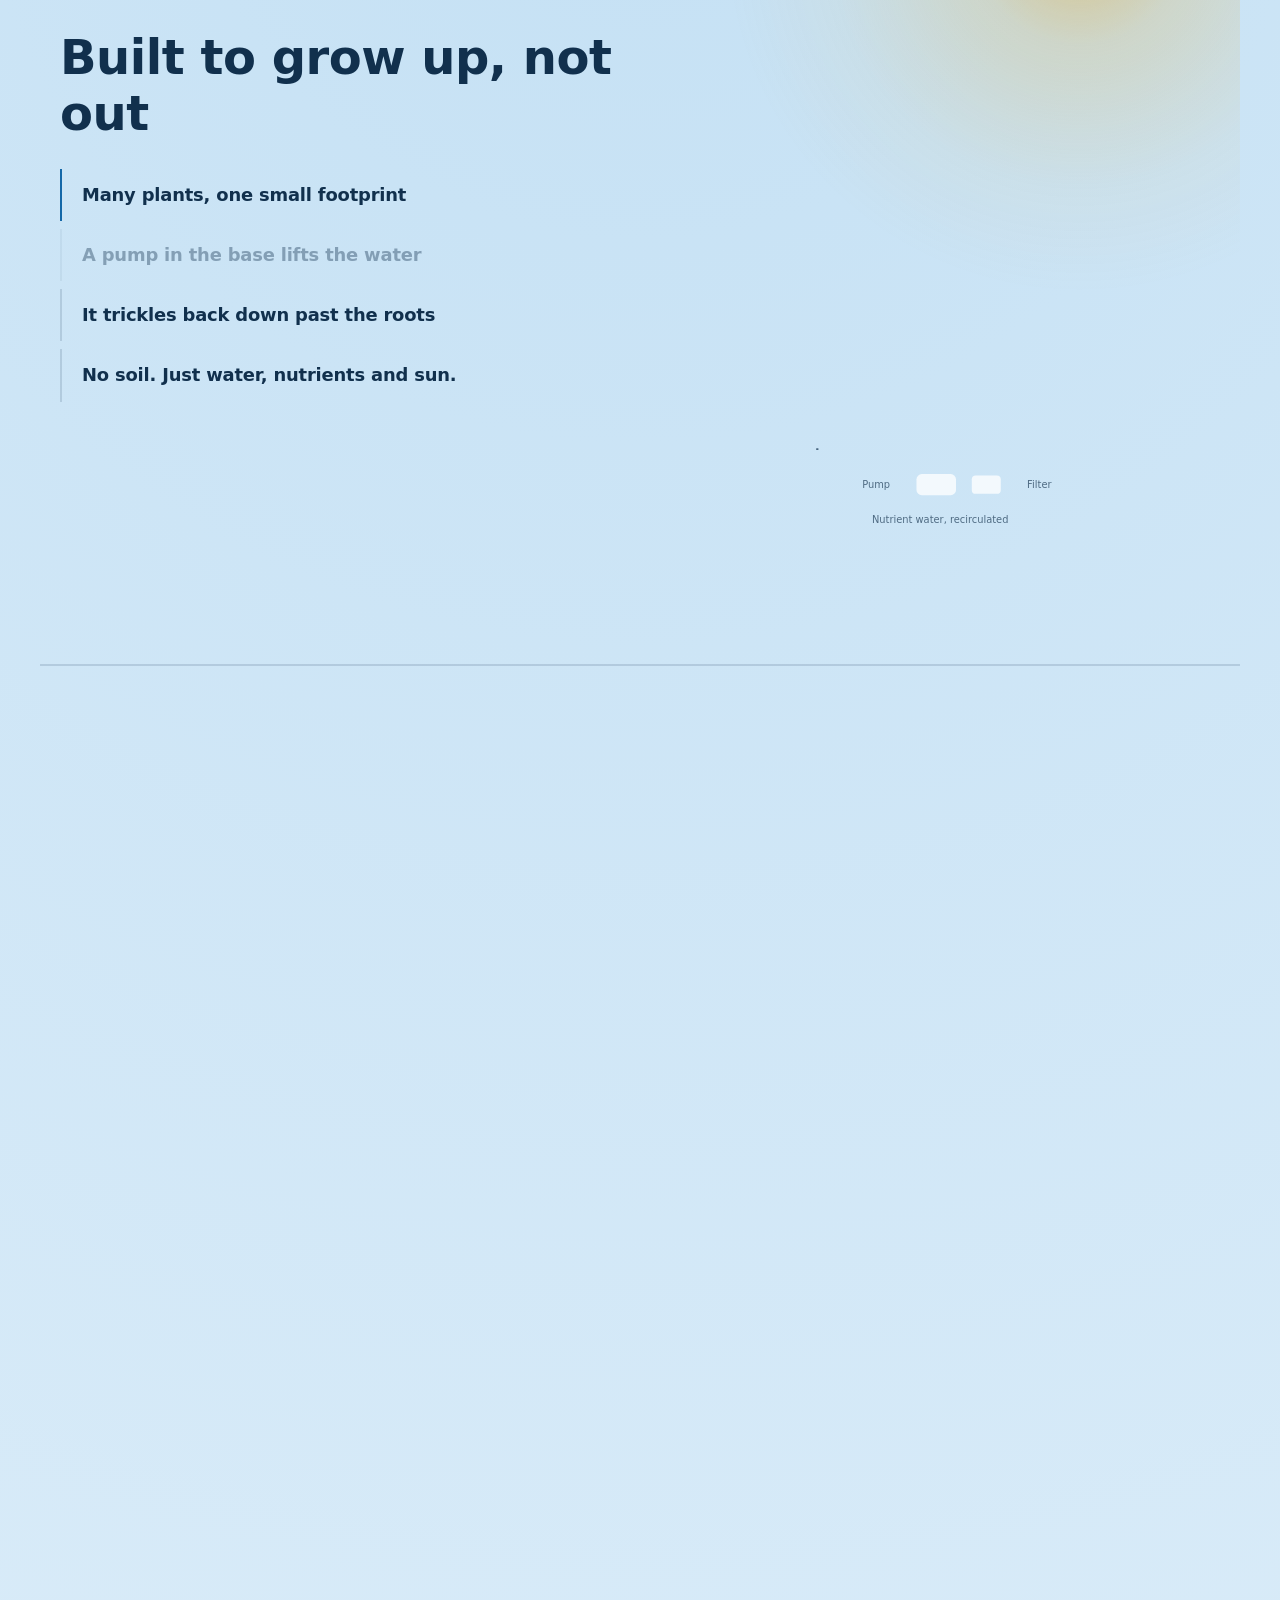
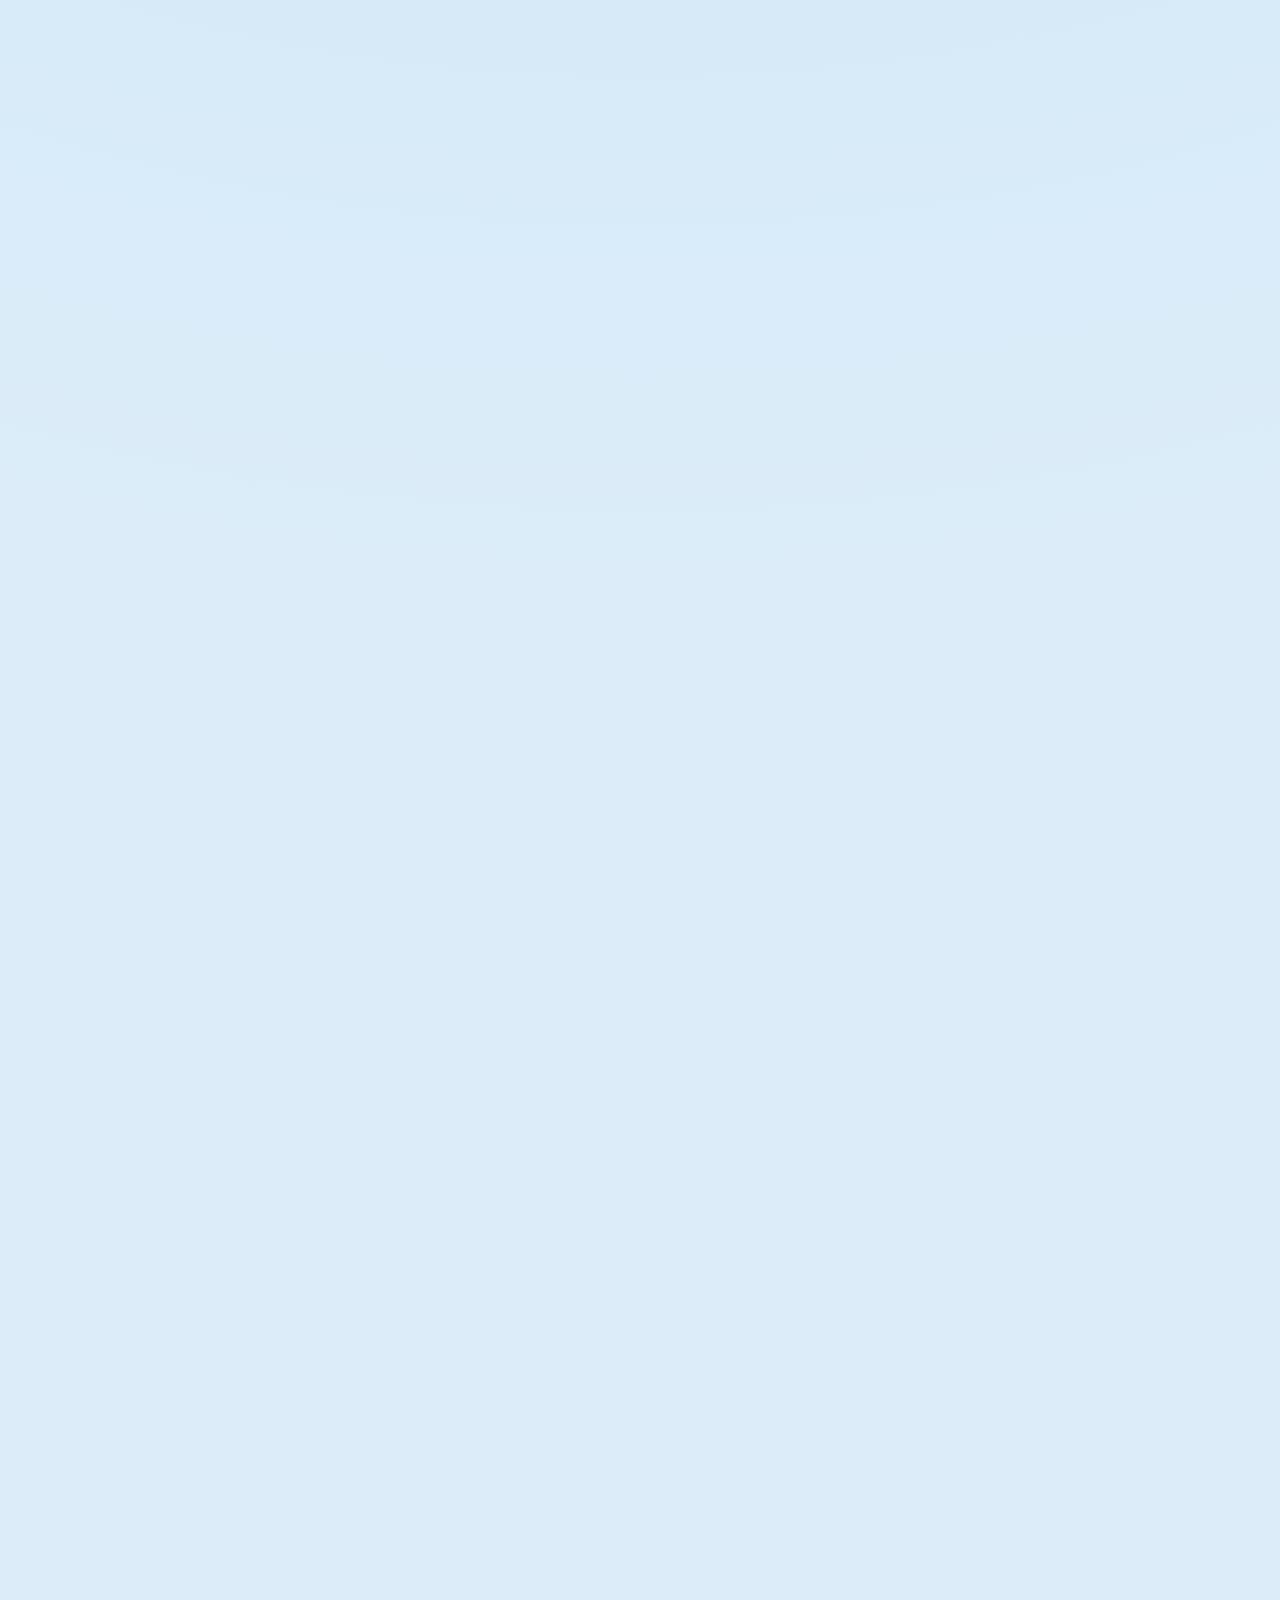
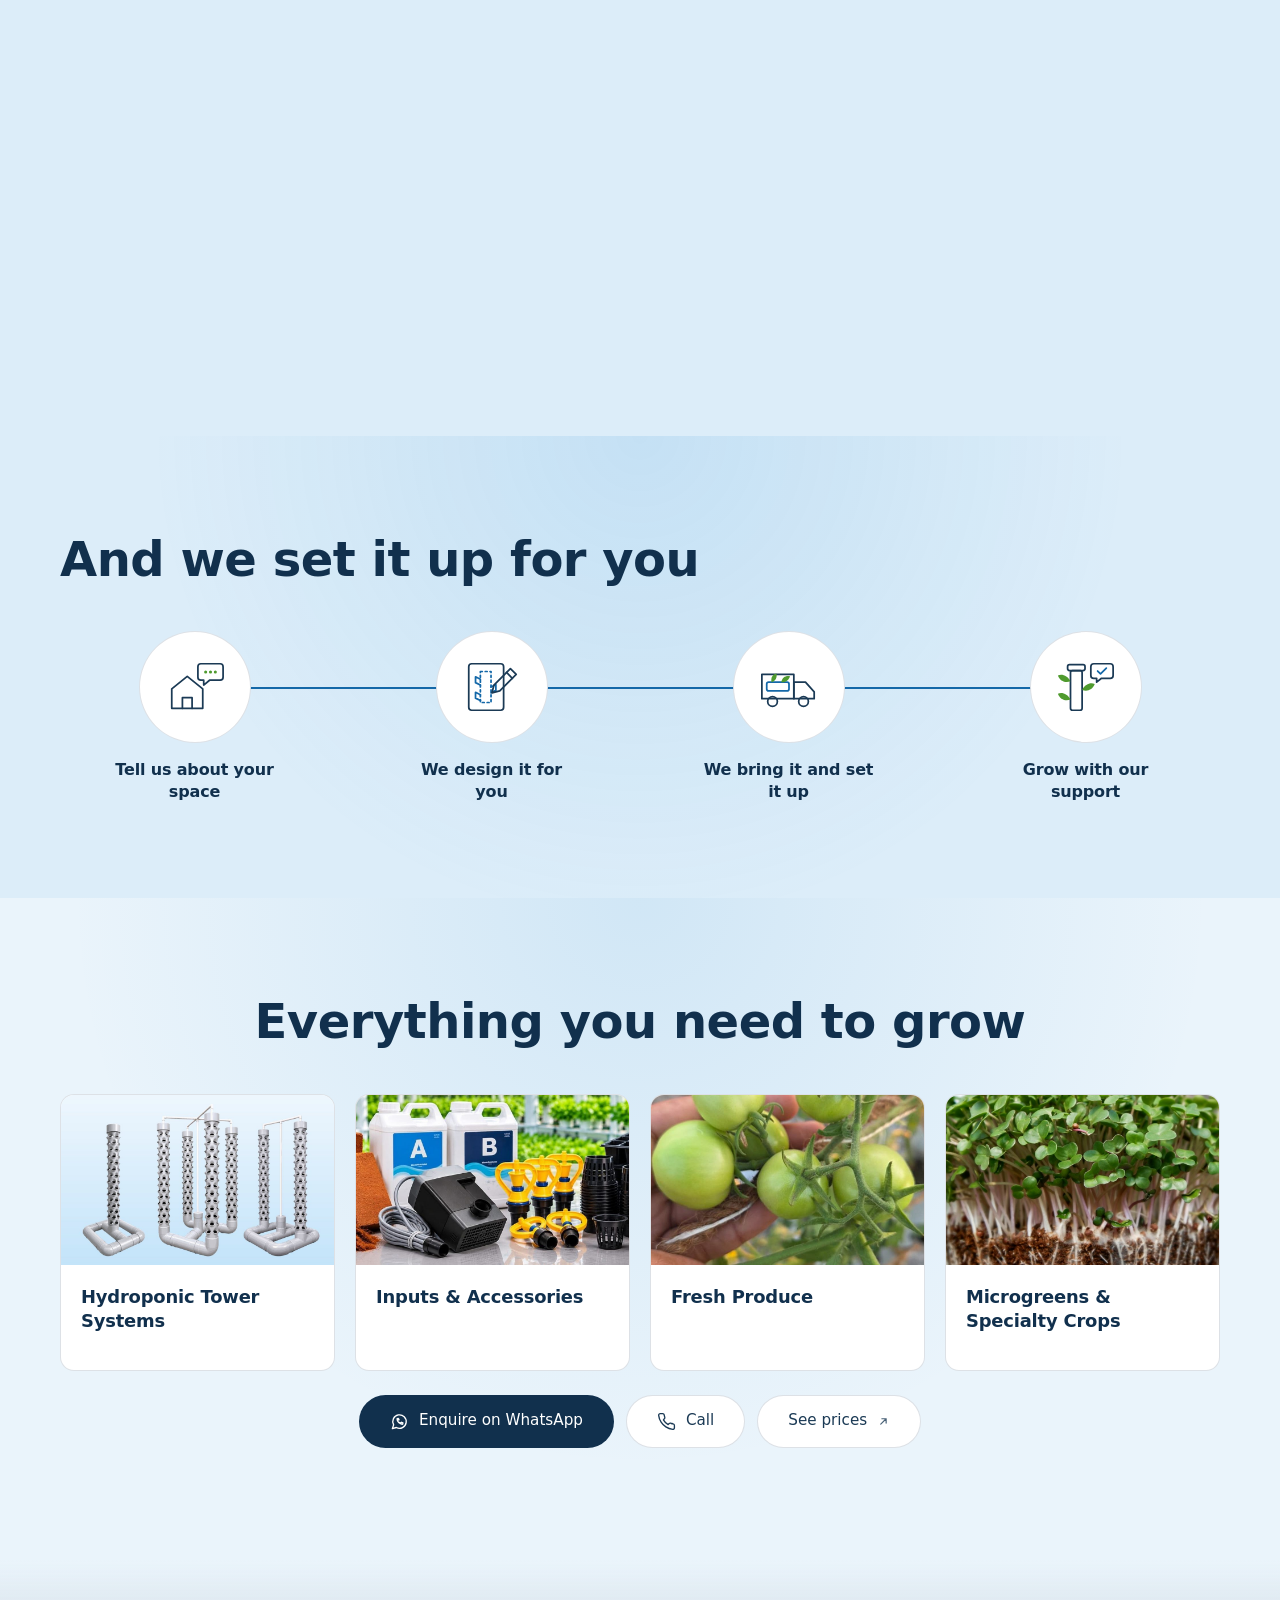
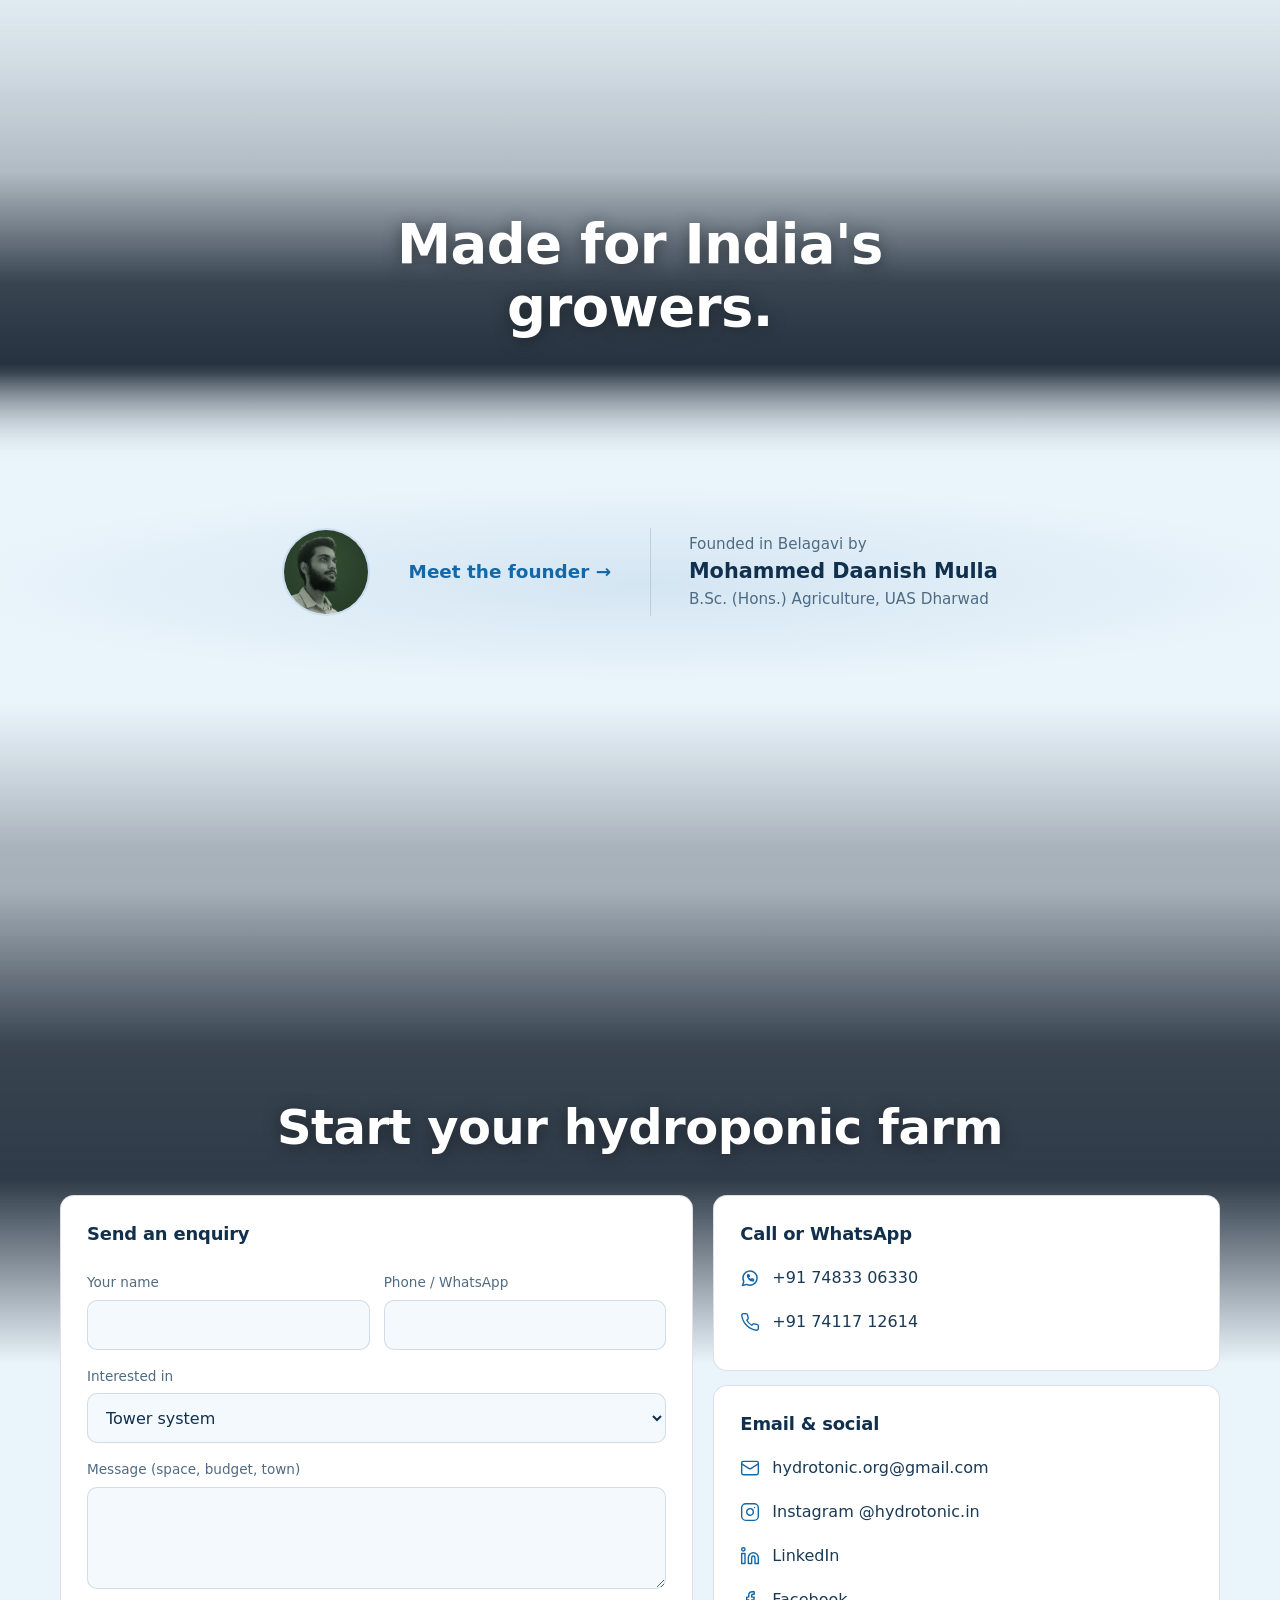
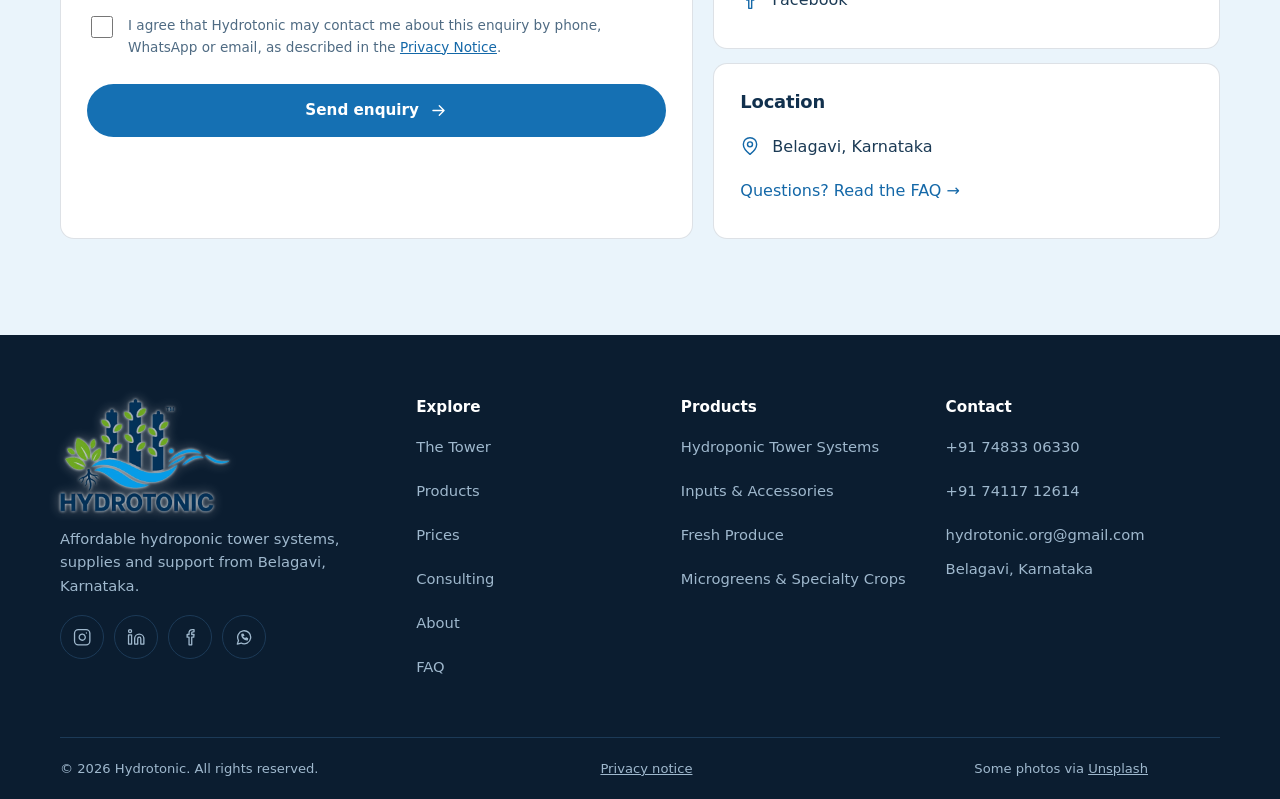
==== commit b3f5e44d: "Use tower renders and a lush microgreens photo in the product cards The towers card now shows clean " ====
--- a/index.html
+++ b/index.html
@@ -199,10 +199,10 @@
         <h2 data-i18n="prod_title">Everything you need to grow</h2>
       </div>
       <div class="rail stagger" tabindex="0" role="region" aria-label="Products">
-        <a class="card reveal" href="/prices.html#grids"><div class="media"><img src="/img/prod-towers.jpg" alt="Hydroponic towers full of leafy greens on our farm" width="960" height="600" loading="lazy"></div><div class="body"><h3 data-i18n="p1_t">Hydroponic Tower Systems</h3></div></a>
+        <a class="card reveal" href="/prices.html#grids"><div class="media"><img src="/img/prod-towers.jpg" alt="Renders of the Hydrotonic 1, 2 and 4 tower grids" width="960" height="600" loading="lazy"></div><div class="body"><h3 data-i18n="p1_t">Hydroponic Tower Systems</h3></div></a>
         <a class="card reveal" href="/prices.html#accessories"><div class="media"><img src="/img/prod-accessories.jpg" alt="Nutrient solutions A and B, a water pump, sprinklers, net pots and cocopeat" width="960" height="600" loading="lazy"></div><div class="body"><h3 data-i18n="p2_t">Inputs &amp; Accessories</h3></div></a>
         <a class="card reveal" href="/prices.html#produce"><div class="media"><img src="/img/prod-produce.jpg" alt="Tomatoes from our towers, held in a grower's hand" width="960" height="600" loading="lazy"></div><div class="body"><h3 data-i18n="p3_t">Fresh Produce</h3></div></a>
-        <a class="card reveal" href="/prices.html#microgreens"><div class="media"><img src="/img/prod-specialty.jpg" alt="A chilli seedling in a net pot, with healthy white roots" width="960" height="600" loading="lazy"></div><div class="body"><h3 data-i18n="p4_t">Microgreens &amp; Specialty Crops</h3></div></a>
+        <a class="card reveal" href="/prices.html#microgreens"><div class="media"><img src="/img/prod-microgreens.jpg" alt="Dense green microgreens with their white roots" width="960" height="600" loading="lazy"></div><div class="body"><h3 data-i18n="p4_t">Microgreens &amp; Specialty Crops</h3></div></a>
       </div>
       <p class="ctas center-ctas">
         <a class="btn btn-light" href="https://wa.me/917483306330?text=Hi%20Hydrotonic%2C%20I%27d%20like%20to%20know%20more%20about%20your%20products." target="_blank" rel="noopener"><svg class="ico" aria-hidden="true"><use href="/assets/icons.svg?v=29#i-wa"/></svg><span data-i18n="enquire">Enquire on WhatsApp</span></a>
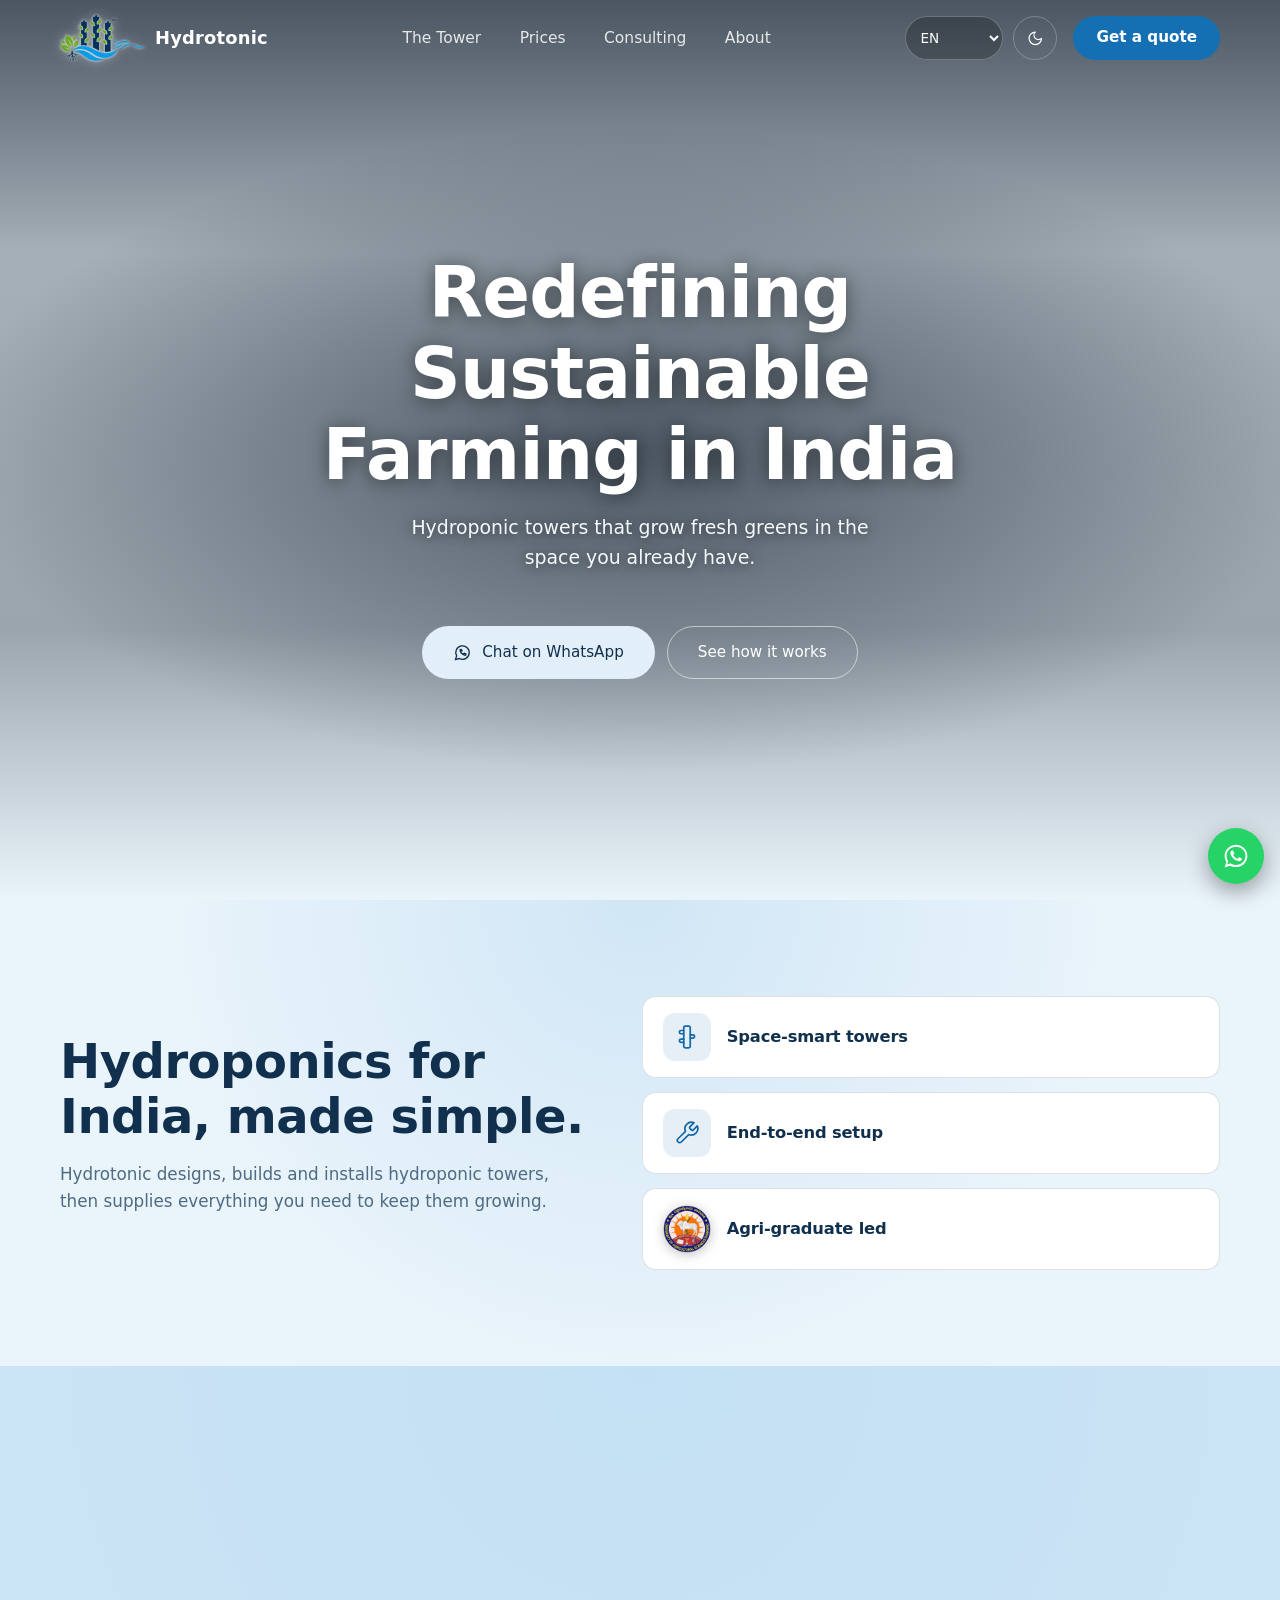
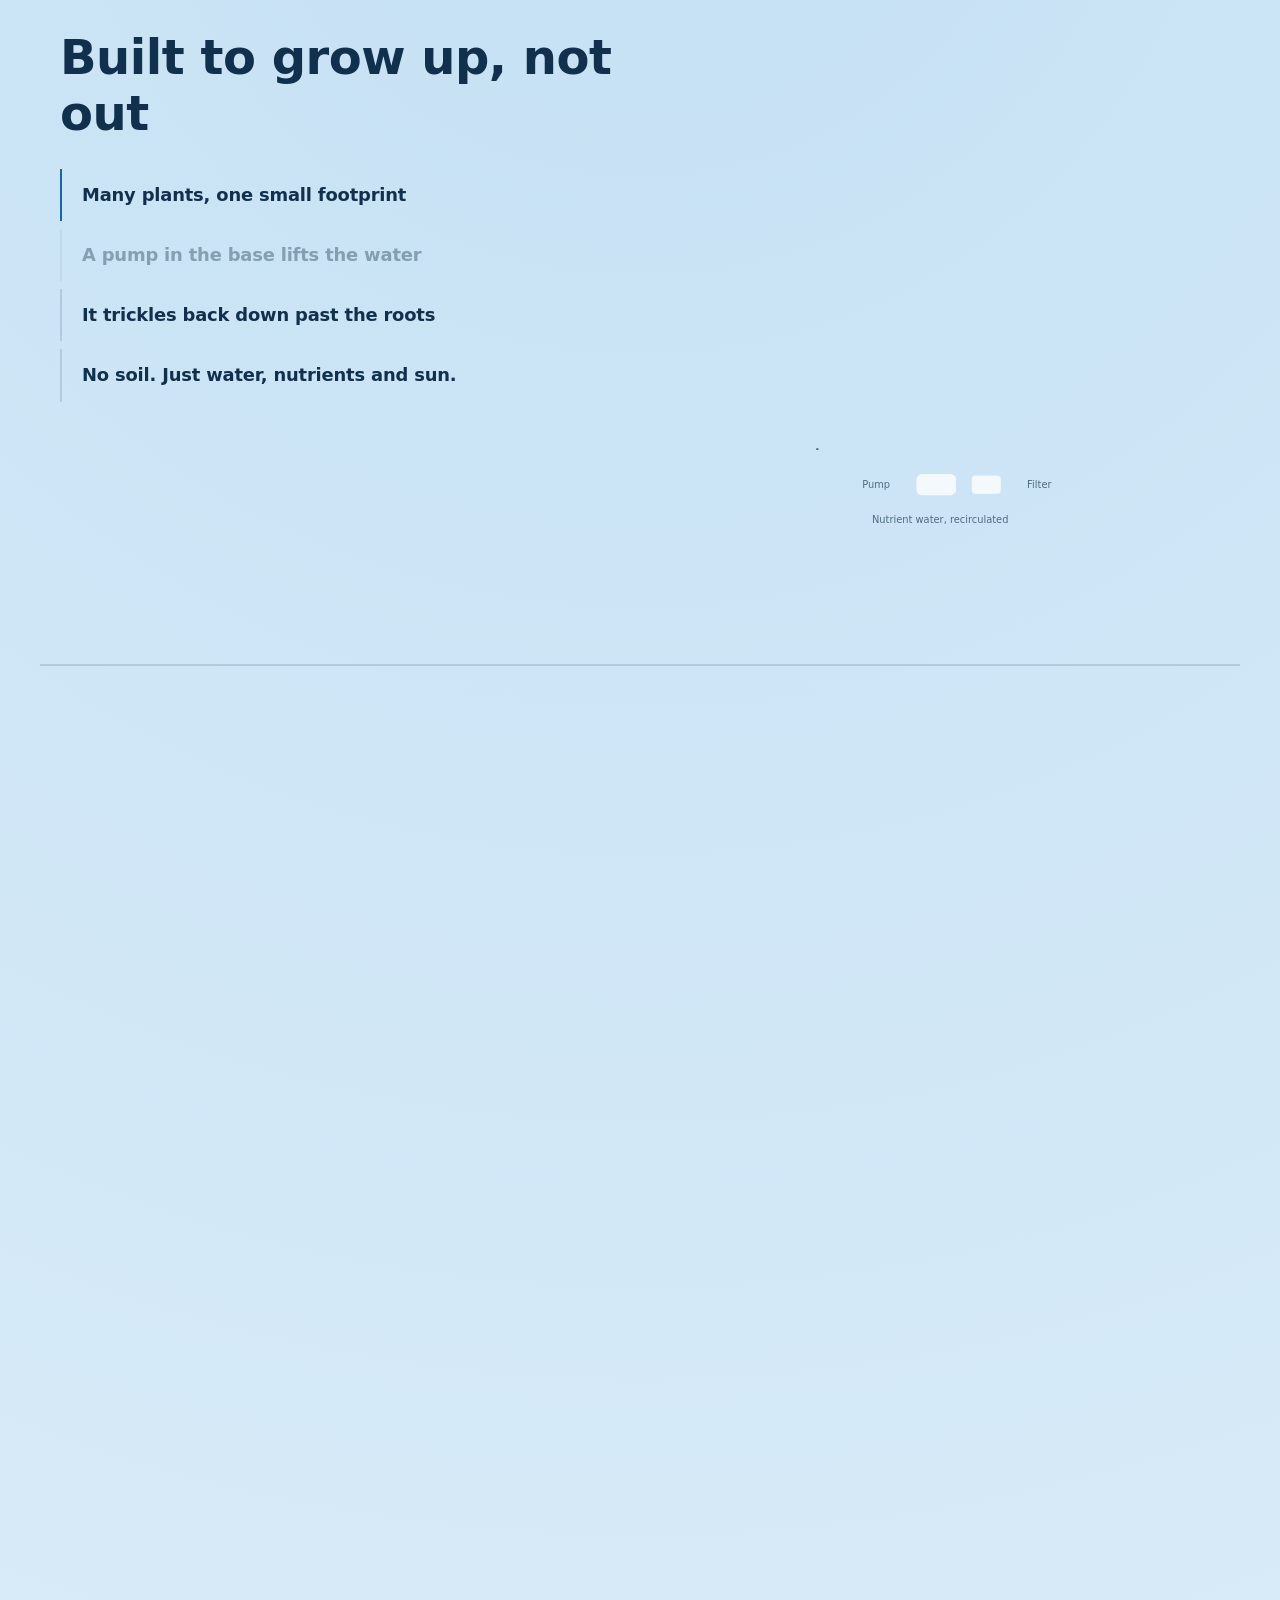
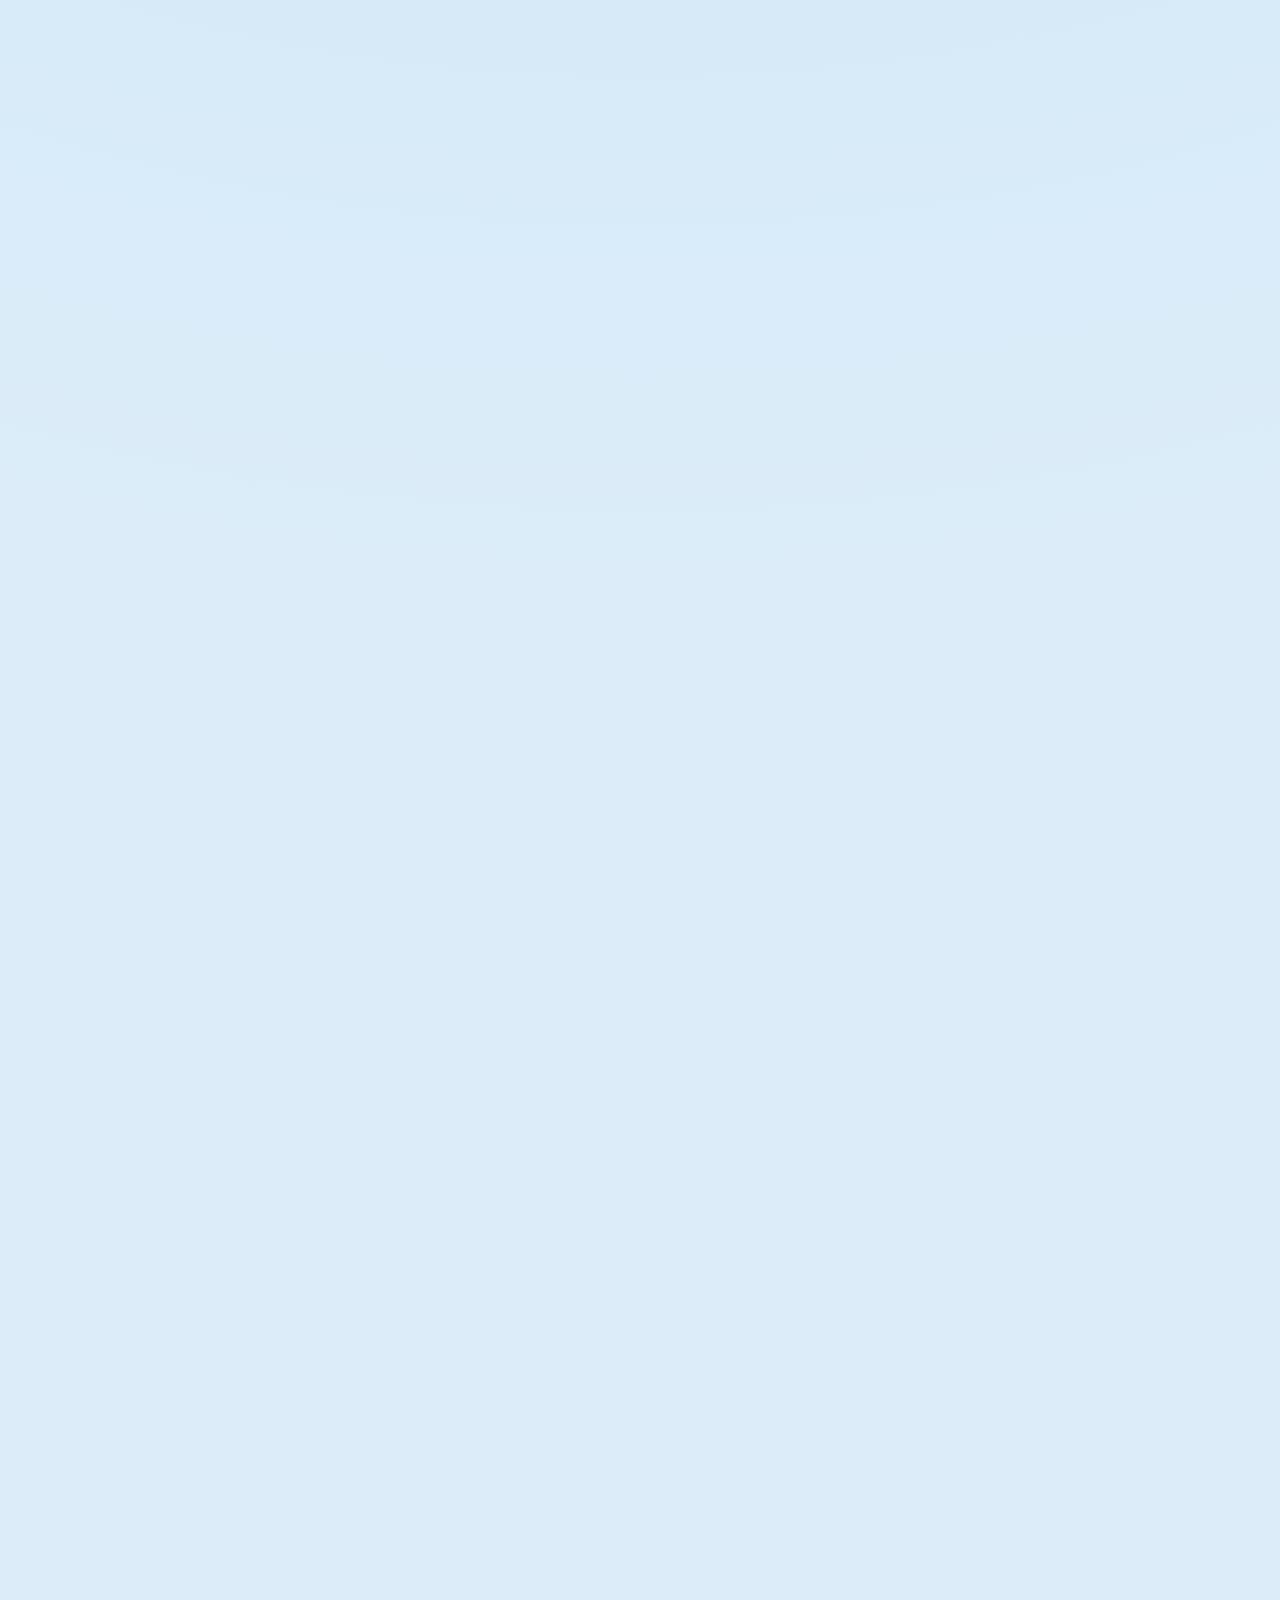
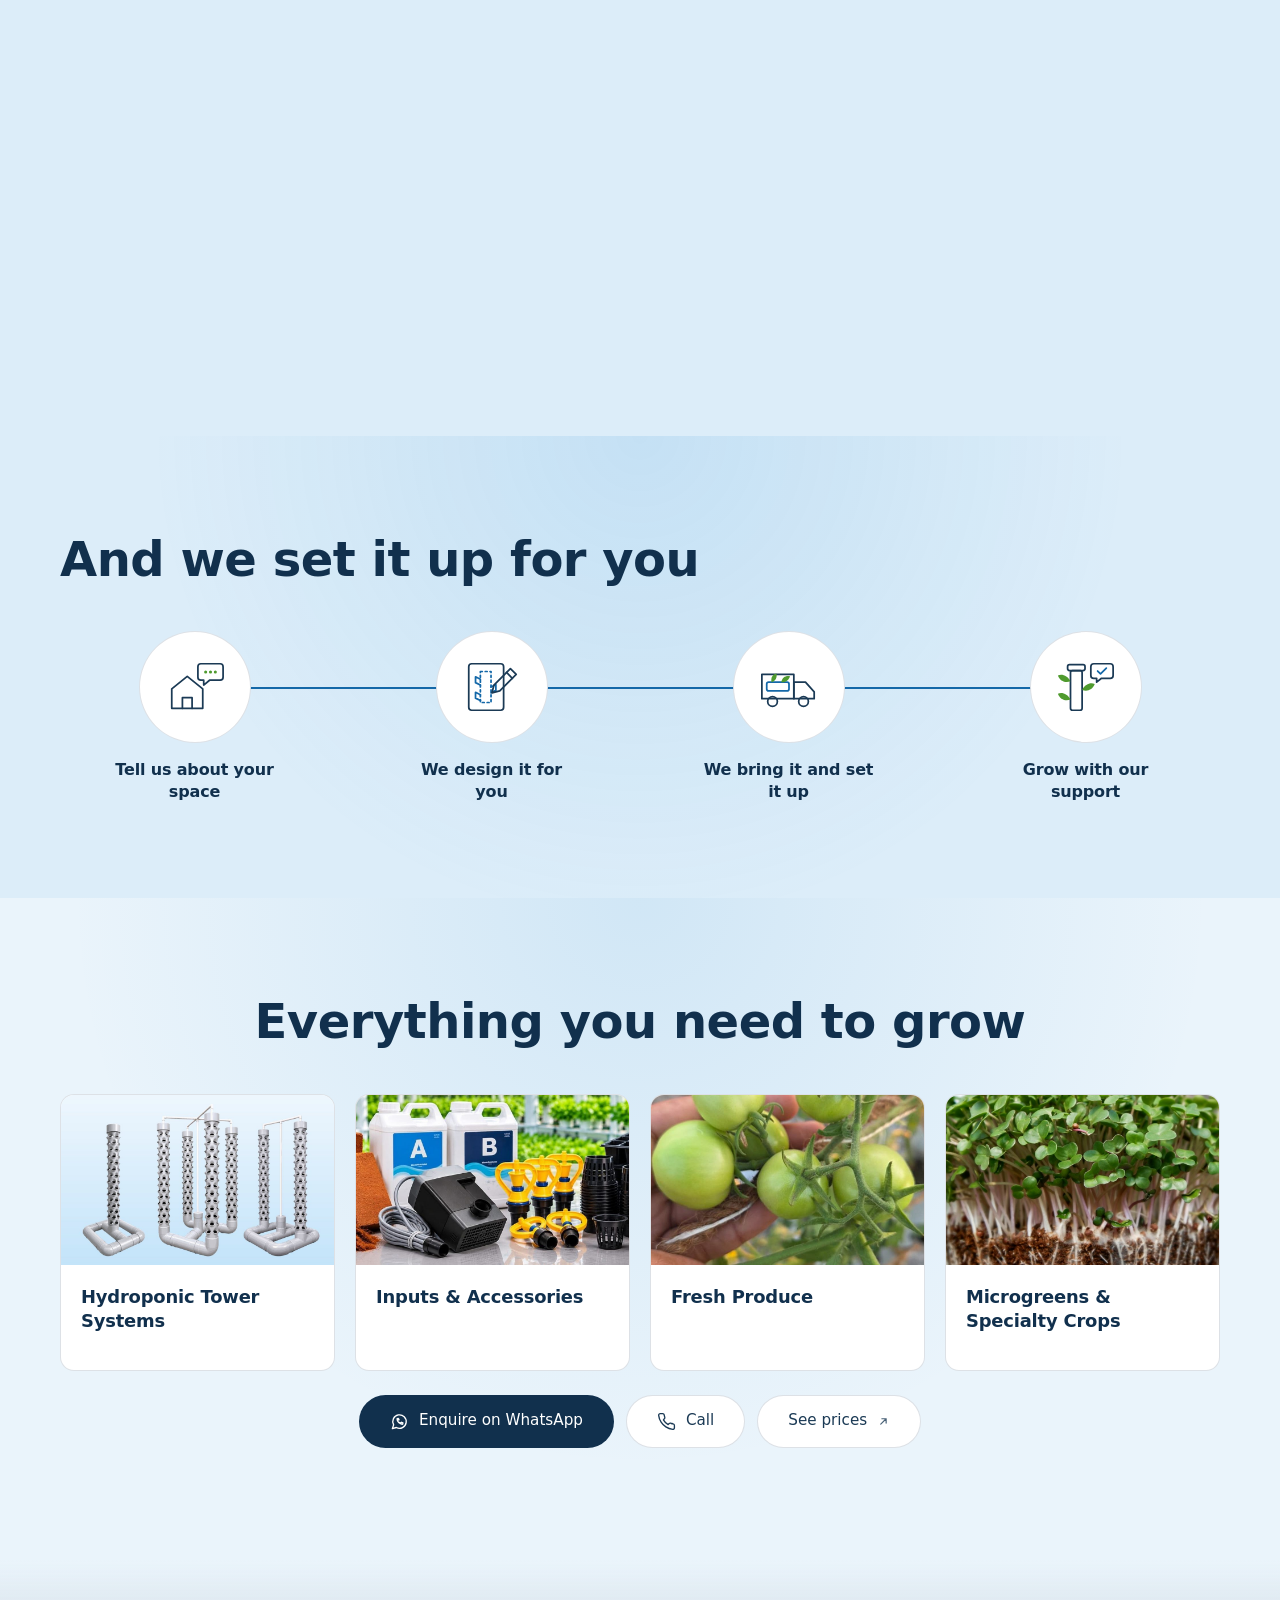
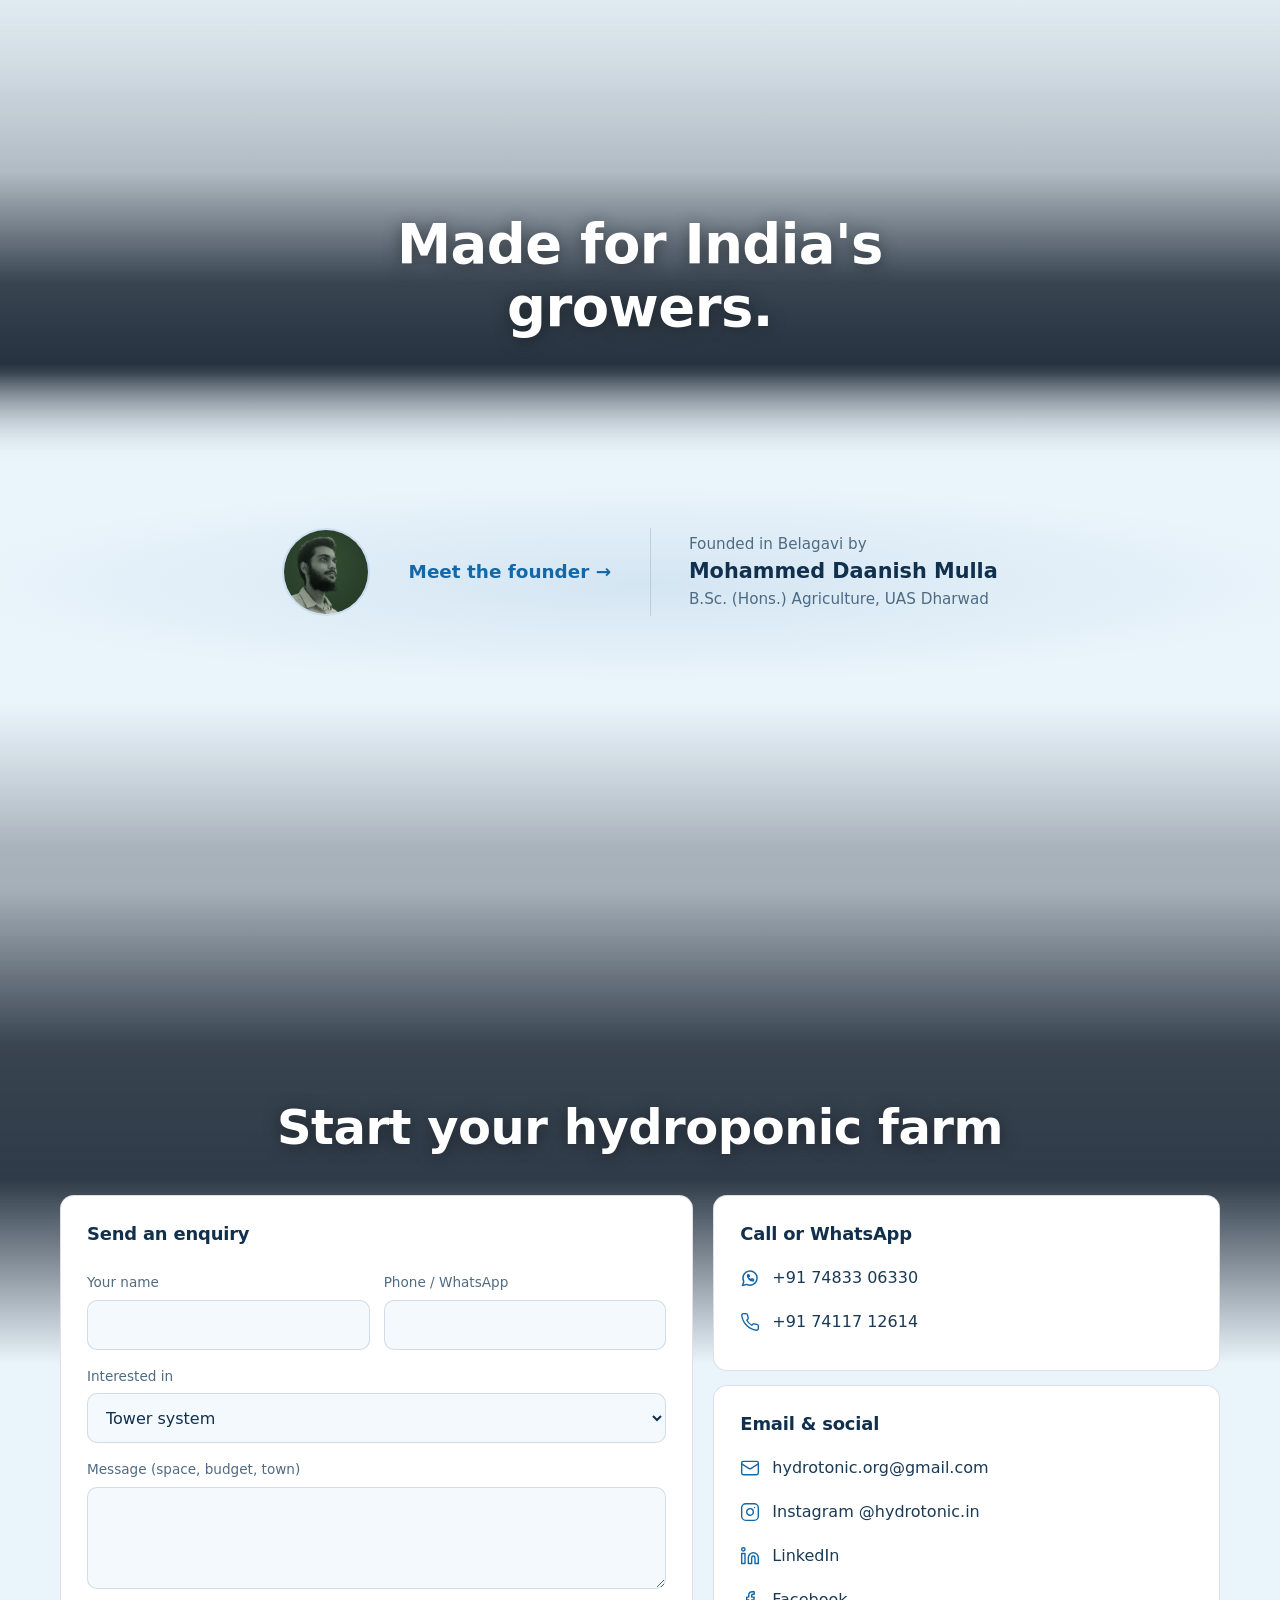
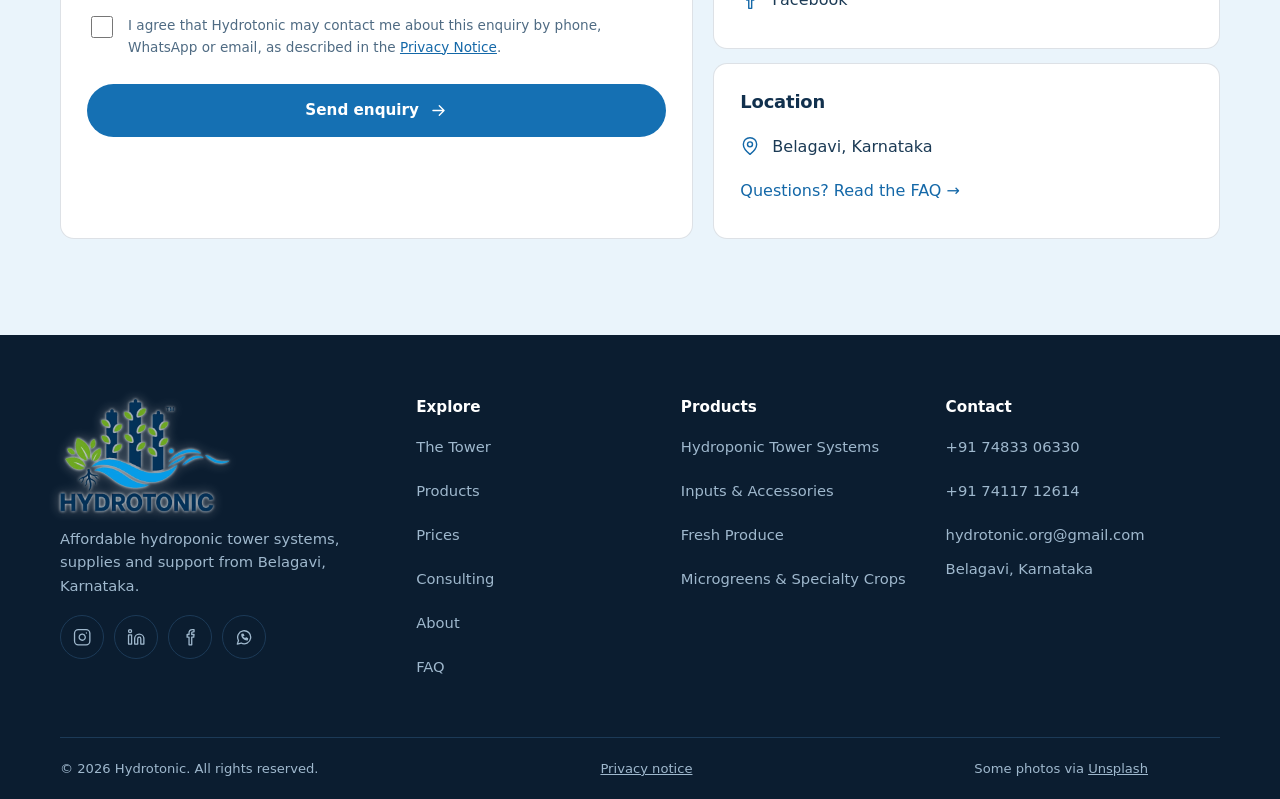
==== commit acaa3965: "Hide the header on scroll, mark external links, keep the tower drawn - Header is always fixed; it sl" ====
--- a/index.html
+++ b/index.html
@@ -28,8 +28,8 @@
 <link rel="preconnect" href="https://fonts.googleapis.com">
 <link rel="preconnect" href="https://fonts.gstatic.com" crossorigin>
 <link href="https://fonts.googleapis.com/css2?family=Montserrat:wght@400;500;600&family=Noto+Sans+Devanagari:wght@400;500;600&family=Noto+Sans+Kannada:wght@400;500;600&display=swap" rel="stylesheet">
-<link rel="stylesheet" href="/assets/site.css?v=29">
-<script src="/assets/theme.js?v=29"></script>
+<link rel="stylesheet" href="/assets/site.css?v=32">
+<script src="/assets/theme.js?v=32"></script>
 <script type="application/ld+json">
 {"@context":"https://schema.org","@type":"LocalBusiness","name":"Hydrotonic","url":"https://hydrotonic.org/","email":"hydrotonic.org@gmail.com","telephone":["+917483306330","+917411712614"],"foundingDate":"2025","founder":{"@type":"Person","name":"Mohammed Daanish Mulla"},"address":{"@type":"PostalAddress","addressLocality":"Belagavi","addressRegion":"Karnataka","addressCountry":"IN"},"sameAs":["https://www.instagram.com/hydrotonic.in/","https://www.linkedin.com/company/hydrotonic/","https://www.facebook.com/share/1AKvc3c59d/"]}
 </script>
@@ -40,7 +40,7 @@
 <div class="site-top">
   <header class="nav">
     <div class="wrap">
-      <a class="brand" href="/" title="Hydrotonic home" aria-label="Hydrotonic home"><img class="mark" src="/img/logo-mark-navy.png" alt="" width="70" height="38">Hydrotonic</a>
+      <a class="brand" href="/" aria-label="Hydrotonic home"><img class="mark" src="/img/logo-mark-navy.png" alt="" width="70" height="38">Hydrotonic<span class="tip" aria-hidden="true"><svg class="ico"><use href="/assets/icons.svg?v=32#i-home"/></svg><span data-i18n="home_tip">Back to home</span></span></a>
       <nav class="nav-links" aria-label="Main">
         <a href="/#tower" data-i18n="nav_tower">The Tower</a>
         <a href="/prices.html" data-i18n="nav_prices">Prices</a>
@@ -49,8 +49,8 @@
       </nav>
       <div class="tools">
         <select class="lang-select" aria-label="Language"><option value="en">EN</option><option value="kn">ಕನ್ನಡ</option><option value="hi">हिंदी</option><option value="mr">मराठी</option></select>
-        <button class="theme-btn" type="button" aria-label="Switch light or dark mode"><svg class="ico sun" aria-hidden="true"><use href="/assets/icons.svg?v=29#i-sun"/></svg><svg class="ico moon" aria-hidden="true"><use href="/assets/icons.svg?v=29#i-moon"/></svg></button>
-        <button class="menu-btn" id="menu-open" type="button" aria-label="Open menu"><svg class="ico" aria-hidden="true"><use href="/assets/icons.svg?v=29#i-menu"/></svg></button>
+        <button class="theme-btn" type="button" aria-label="Switch light or dark mode"><svg class="ico sun" aria-hidden="true"><use href="/assets/icons.svg?v=32#i-sun"/></svg><svg class="ico moon" aria-hidden="true"><use href="/assets/icons.svg?v=32#i-moon"/></svg></button>
+        <button class="menu-btn" id="menu-open" type="button" aria-label="Open menu"><svg class="ico" aria-hidden="true"><use href="/assets/icons.svg?v=32#i-menu"/></svg></button>
         <a class="btn btn-brand quote" href="/#contact" data-i18n="get_quote">Get a quote</a>
       </div>
     </div>
@@ -63,7 +63,7 @@
       </nav>
       <div class="tools">
         <select class="lang-select" aria-label="Language"><option value="en">EN</option><option value="kn">ಕನ್ನಡ</option><option value="hi">हिंदी</option><option value="mr">मराठी</option></select>
-        <button class="theme-btn" type="button" aria-label="Switch light or dark mode"><svg class="ico sun" aria-hidden="true"><use href="/assets/icons.svg?v=29#i-sun"/></svg><svg class="ico moon" aria-hidden="true"><use href="/assets/icons.svg?v=29#i-moon"/></svg></button>
+        <button class="theme-btn" type="button" aria-label="Switch light or dark mode"><svg class="ico sun" aria-hidden="true"><use href="/assets/icons.svg?v=32#i-sun"/></svg><svg class="ico moon" aria-hidden="true"><use href="/assets/icons.svg?v=32#i-moon"/></svg></button>
       </div>
     </div>
   </header>
@@ -73,11 +73,11 @@
   <div class="wrap">
     <div class="menu-head">
       <a class="brand" href="/" title="Hydrotonic home" aria-label="Hydrotonic home"><img class="mark" src="/img/logo-mark-navy.png" alt="" width="70" height="38">Hydrotonic</a>
-      <button class="menu-btn" id="menu-close" type="button" aria-label="Close menu"><svg class="ico" aria-hidden="true"><use href="/assets/icons.svg?v=29#i-x"/></svg></button>
+      <button class="menu-btn" id="menu-close" type="button" aria-label="Close menu"><svg class="ico" aria-hidden="true"><use href="/assets/icons.svg?v=32#i-x"/></svg></button>
     </div>
     <nav aria-label="Menu">
       <details class="menu-home">
-        <summary><b data-i18n="nav_home">Home</b><svg class="ico chev" aria-hidden="true"><use href="/assets/icons.svg?v=29#i-chev"/></svg></summary>
+        <summary><b data-i18n="nav_home">Home</b><svg class="ico chev" aria-hidden="true"><use href="/assets/icons.svg?v=32#i-chev"/></svg></summary>
         <div class="sub">
           <a href="/"><span data-i18n="home_top">Overview</span></a>
           <a href="/#tower"><span data-i18n="nav_tower">The Tower</span></a>
@@ -85,20 +85,20 @@
           <a href="/#contact"><span data-i18n="nav_contact">Contact</span></a>
         </div>
       </details>
-      <a class="page" href="/prices.html"><b data-i18n="nav_prices">Prices</b><svg class="ico go" aria-hidden="true"><use href="/assets/icons.svg?v=29#i-go"/></svg></a>
-      <a class="page" href="/consulting.html"><b data-i18n="nav_consult">Consulting</b><svg class="ico go" aria-hidden="true"><use href="/assets/icons.svg?v=29#i-go"/></svg></a>
-      <a class="page" href="/about.html"><b data-i18n="about_eyebrow">About</b><svg class="ico go" aria-hidden="true"><use href="/assets/icons.svg?v=29#i-go"/></svg></a>
-      <a class="page" href="/faq.html"><b data-i18n="nav_faq">FAQ</b><svg class="ico go" aria-hidden="true"><use href="/assets/icons.svg?v=29#i-go"/></svg></a>
+      <a class="page" href="/prices.html"><b data-i18n="nav_prices">Prices</b><svg class="ico go" aria-hidden="true"><use href="/assets/icons.svg?v=32#i-arrow"/></svg></a>
+      <a class="page" href="/consulting.html"><b data-i18n="nav_consult">Consulting</b><svg class="ico go" aria-hidden="true"><use href="/assets/icons.svg?v=32#i-arrow"/></svg></a>
+      <a class="page" href="/about.html"><b data-i18n="about_eyebrow">About</b><svg class="ico go" aria-hidden="true"><use href="/assets/icons.svg?v=32#i-arrow"/></svg></a>
+      <a class="page" href="/faq.html"><b data-i18n="nav_faq">FAQ</b><svg class="ico go" aria-hidden="true"><use href="/assets/icons.svg?v=32#i-arrow"/></svg></a>
     </nav>
     <div class="menu-tools">
       <select class="lang-select" aria-label="Language"><option value="en">English</option><option value="kn">ಕನ್ನಡ</option><option value="hi">हिंदी</option><option value="mr">मराठी</option></select>
-      <button class="theme-btn" type="button" aria-label="Switch light or dark mode"><svg class="ico sun" aria-hidden="true"><use href="/assets/icons.svg?v=29#i-sun"/></svg><svg class="ico moon" aria-hidden="true"><use href="/assets/icons.svg?v=29#i-moon"/></svg></button>
-    </div>
-    <a class="btn btn-light" href="https://wa.me/917483306330" target="_blank" rel="noopener"><svg class="ico" aria-hidden="true"><use href="/assets/icons.svg?v=29#i-wa"/></svg><span data-i18n="cta_wa">Chat on WhatsApp</span></a>
+      <button class="theme-btn" type="button" aria-label="Switch light or dark mode"><svg class="ico sun" aria-hidden="true"><use href="/assets/icons.svg?v=32#i-sun"/></svg><svg class="ico moon" aria-hidden="true"><use href="/assets/icons.svg?v=32#i-moon"/></svg></button>
+    </div>
+    <a class="btn btn-light" href="https://wa.me/917483306330" target="_blank" rel="noopener"><svg class="ico" aria-hidden="true"><use href="/assets/icons.svg?v=32#i-wa"/></svg><span data-i18n="cta_wa">Chat on WhatsApp</span><svg class="ico ext" aria-hidden="true"><use href="/assets/icons.svg?v=32#i-go"/></svg><span class="sr" data-i18n="new_tab">(opens in a new tab)</span></a>
     <div class="menu-social">
-      <a href="https://www.instagram.com/hydrotonic.in/" target="_blank" rel="noopener"><svg class="ico" aria-hidden="true"><use href="/assets/icons.svg?v=29#i-ig"/></svg>Instagram</a>
-      <a href="https://www.linkedin.com/company/hydrotonic/" target="_blank" rel="noopener"><svg class="ico" aria-hidden="true"><use href="/assets/icons.svg?v=29#i-in"/></svg>LinkedIn</a>
-      <a href="https://www.facebook.com/share/1AKvc3c59d/" target="_blank" rel="noopener"><svg class="ico" aria-hidden="true"><use href="/assets/icons.svg?v=29#i-fb"/></svg>Facebook</a>
+      <a href="https://www.instagram.com/hydrotonic.in/" target="_blank" rel="noopener"><svg class="ico" aria-hidden="true"><use href="/assets/icons.svg?v=32#i-ig"/></svg>Instagram<svg class="ico ext" aria-hidden="true"><use href="/assets/icons.svg?v=32#i-go"/></svg><span class="sr" data-i18n="new_tab">(opens in a new tab)</span></a>
+      <a href="https://www.linkedin.com/company/hydrotonic/" target="_blank" rel="noopener"><svg class="ico" aria-hidden="true"><use href="/assets/icons.svg?v=32#i-in"/></svg>LinkedIn<svg class="ico ext" aria-hidden="true"><use href="/assets/icons.svg?v=32#i-go"/></svg><span class="sr" data-i18n="new_tab">(opens in a new tab)</span></a>
+      <a href="https://www.facebook.com/share/1AKvc3c59d/" target="_blank" rel="noopener"><svg class="ico" aria-hidden="true"><use href="/assets/icons.svg?v=32#i-fb"/></svg>Facebook<svg class="ico ext" aria-hidden="true"><use href="/assets/icons.svg?v=32#i-go"/></svg><span class="sr" data-i18n="new_tab">(opens in a new tab)</span></a>
     </div>
   </div>
 </dialog>
@@ -110,7 +110,7 @@
       <h1 data-i18n="hero_title">Redefining Sustainable Farming in India</h1>
       <p data-i18n="hero_short">Hydroponic towers that grow fresh greens in the space you already have.</p>
       <div class="ctas">
-        <a class="btn btn-light" href="https://wa.me/917483306330?text=Hi%20Hydrotonic%2C%20I%27m%20interested%20in%20a%20hydroponic%20setup." target="_blank" rel="noopener"><svg class="ico" aria-hidden="true"><use href="/assets/icons.svg?v=29#i-wa"/></svg><span data-i18n="cta_wa">Chat on WhatsApp</span></a>
+        <a class="btn btn-light" href="https://wa.me/917483306330?text=Hi%20Hydrotonic%2C%20I%27m%20interested%20in%20a%20hydroponic%20setup." target="_blank" rel="noopener"><svg class="ico" aria-hidden="true"><use href="/assets/icons.svg?v=32#i-wa"/></svg><span data-i18n="cta_wa">Chat on WhatsApp</span></a>
         <a class="btn btn-outline" href="#intro" data-i18n="cta_how">See how it works</a>
       </div>
     </div>
@@ -124,8 +124,8 @@
         <p class="lead" data-i18n="intro_text">Hydrotonic designs, builds and installs hydroponic towers, then supplies everything you need to keep them growing.</p>
       </div>
       <div class="pillars stagger">
-        <div class="pillar reveal"><svg class="ico" aria-hidden="true"><use href="/assets/icons.svg?v=29#i-tower"/></svg><div><h3 data-i18n="hf1t">Space-smart towers</h3></div></div>
-        <div class="pillar reveal"><svg class="ico" aria-hidden="true"><use href="/assets/icons.svg?v=29#i-wrench"/></svg><div><h3 data-i18n="hf2t">End-to-end setup</h3></div></div>
+        <div class="pillar reveal"><svg class="ico" aria-hidden="true"><use href="/assets/icons.svg?v=32#i-tower"/></svg><div><h3 data-i18n="hf1t">Space-smart towers</h3></div></div>
+        <div class="pillar reveal"><svg class="ico" aria-hidden="true"><use href="/assets/icons.svg?v=32#i-wrench"/></svg><div><h3 data-i18n="hf2t">End-to-end setup</h3></div></div>
         <div class="pillar reveal"><img class="uas-badge" src="/img/uas-dharwad.png" alt="University of Agricultural Sciences, Dharwad emblem" width="48" height="48"><div><h3 data-i18n="hf3t">Agri-graduate led</h3></div></div>
       </div>
     </div>
@@ -205,9 +205,9 @@
         <a class="card reveal" href="/prices.html#microgreens"><div class="media"><img src="/img/prod-microgreens.jpg" alt="Dense green microgreens with their white roots" width="960" height="600" loading="lazy"></div><div class="body"><h3 data-i18n="p4_t">Microgreens &amp; Specialty Crops</h3></div></a>
       </div>
       <p class="ctas center-ctas">
-        <a class="btn btn-light" href="https://wa.me/917483306330?text=Hi%20Hydrotonic%2C%20I%27d%20like%20to%20know%20more%20about%20your%20products." target="_blank" rel="noopener"><svg class="ico" aria-hidden="true"><use href="/assets/icons.svg?v=29#i-wa"/></svg><span data-i18n="enquire">Enquire on WhatsApp</span></a>
-        <a class="btn btn-line" href="tel:+917483306330"><svg class="ico" aria-hidden="true"><use href="/assets/icons.svg?v=29#i-phone"/></svg><span data-i18n="call">Call</span></a>
-        <a class="btn btn-line" href="/prices.html"><span data-i18n="see_prices">See prices</span><svg class="ico go" aria-hidden="true"><use href="/assets/icons.svg?v=29#i-go"/></svg></a>
+        <a class="btn btn-light" href="https://wa.me/917483306330?text=Hi%20Hydrotonic%2C%20I%27d%20like%20to%20know%20more%20about%20your%20products." target="_blank" rel="noopener"><svg class="ico" aria-hidden="true"><use href="/assets/icons.svg?v=32#i-wa"/></svg><span data-i18n="enquire">Enquire on WhatsApp</span></a>
+        <a class="btn btn-line" href="tel:+917483306330"><svg class="ico" aria-hidden="true"><use href="/assets/icons.svg?v=32#i-phone"/></svg><span data-i18n="call">Call</span></a>
+        <a class="btn btn-line" href="/prices.html"><span data-i18n="see_prices">See prices</span><svg class="ico go" aria-hidden="true"><use href="/assets/icons.svg?v=32#i-go"/></svg></a>
       </p>
     </div>
   </section>
@@ -258,25 +258,25 @@
             <label for="f-msg" data-i18n="f_msg">Message (space, budget, town)</label>
             <textarea id="f-msg" name="message" rows="4"></textarea>
             <label class="consent"><input type="checkbox" name="consent" value="Agreed to be contacted about this enquiry (Privacy Notice)" required><span data-i18n="consent">I agree that Hydrotonic may contact me about this enquiry by phone, WhatsApp or email, as described in the <a href="/privacy.html">Privacy Notice</a>.</span></label>
-            <button class="btn btn-brand" type="submit"><span data-i18n="f_send">Send enquiry</span><svg class="ico" aria-hidden="true"><use href="/assets/icons.svg?v=29#i-arrow"/></svg></button>
+            <button class="btn btn-brand" type="submit"><span data-i18n="f_send">Send enquiry</span><svg class="ico" aria-hidden="true"><use href="/assets/icons.svg?v=32#i-arrow"/></svg></button>
           </form>
         </div>
         <div class="reveal">
           <div class="panel">
             <h3 data-i18n="c_call">Call or WhatsApp</h3>
-            <p><svg class="ico" aria-hidden="true"><use href="/assets/icons.svg?v=29#i-wa"/></svg><a href="https://wa.me/917483306330" target="_blank" rel="noopener">+91 74833 06330</a></p>
-            <p><svg class="ico" aria-hidden="true"><use href="/assets/icons.svg?v=29#i-phone"/></svg><a href="tel:+917411712614">+91 74117 12614</a></p>
+            <p><svg class="ico" aria-hidden="true"><use href="/assets/icons.svg?v=32#i-wa"/></svg><a href="https://wa.me/917483306330" target="_blank" rel="noopener">+91 74833 06330</a></p>
+            <p><svg class="ico" aria-hidden="true"><use href="/assets/icons.svg?v=32#i-phone"/></svg><a href="tel:+917411712614">+91 74117 12614</a></p>
           </div>
           <div class="panel">
             <h3 data-i18n="c_email">Email &amp; social</h3>
-            <p><svg class="ico" aria-hidden="true"><use href="/assets/icons.svg?v=29#i-mail"/></svg><a href="mailto:hydrotonic.org@gmail.com">hydrotonic.org@gmail.com</a></p>
-            <p><svg class="ico" aria-hidden="true"><use href="/assets/icons.svg?v=29#i-ig"/></svg><a href="https://www.instagram.com/hydrotonic.in/" target="_blank" rel="noopener">Instagram @hydrotonic.in</a></p>
-            <p><svg class="ico" aria-hidden="true"><use href="/assets/icons.svg?v=29#i-in"/></svg><a href="https://www.linkedin.com/company/hydrotonic/" target="_blank" rel="noopener">LinkedIn</a></p>
-            <p><svg class="ico" aria-hidden="true"><use href="/assets/icons.svg?v=29#i-fb"/></svg><a href="https://www.facebook.com/share/1AKvc3c59d/" target="_blank" rel="noopener">Facebook</a></p>
+            <p><svg class="ico" aria-hidden="true"><use href="/assets/icons.svg?v=32#i-mail"/></svg><a href="mailto:hydrotonic.org@gmail.com">hydrotonic.org@gmail.com</a></p>
+            <p><svg class="ico" aria-hidden="true"><use href="/assets/icons.svg?v=32#i-ig"/></svg><a href="https://www.instagram.com/hydrotonic.in/" target="_blank" rel="noopener">Instagram @hydrotonic.in</a></p>
+            <p><svg class="ico" aria-hidden="true"><use href="/assets/icons.svg?v=32#i-in"/></svg><a href="https://www.linkedin.com/company/hydrotonic/" target="_blank" rel="noopener">LinkedIn</a></p>
+            <p><svg class="ico" aria-hidden="true"><use href="/assets/icons.svg?v=32#i-fb"/></svg><a href="https://www.facebook.com/share/1AKvc3c59d/" target="_blank" rel="noopener">Facebook</a></p>
           </div>
           <div class="panel">
             <h3 data-i18n="c_loc">Location</h3>
-            <p><svg class="ico" aria-hidden="true"><use href="/assets/icons.svg?v=29#i-pin"/></svg><span data-i18n="top_loc">Belagavi, Karnataka</span></p>
+            <p><svg class="ico" aria-hidden="true"><use href="/assets/icons.svg?v=32#i-pin"/></svg><span data-i18n="top_loc">Belagavi, Karnataka</span></p>
             <p><a class="link" href="/faq.html" data-i18n="faq_link">Questions? Read the FAQ →</a></p>
           </div>
         </div>
@@ -292,10 +292,10 @@
         <a class="brand foot-logo" href="/" title="Hydrotonic home" aria-label="Hydrotonic home"><img src="/img/logo-navy.png" alt="Hydrotonic" width="180" height="119"></a>
         <p data-i18n="foot_blurb">Affordable hydroponic tower systems, supplies and support from Belagavi, Karnataka.</p>
         <div class="social">
-          <a href="https://www.instagram.com/hydrotonic.in/" target="_blank" rel="noopener" aria-label="Hydrotonic on Instagram"><svg class="ico" aria-hidden="true"><use href="/assets/icons.svg?v=29#i-ig"/></svg></a>
-          <a href="https://www.linkedin.com/company/hydrotonic/" target="_blank" rel="noopener" aria-label="Hydrotonic on LinkedIn"><svg class="ico" aria-hidden="true"><use href="/assets/icons.svg?v=29#i-in"/></svg></a>
-          <a href="https://www.facebook.com/share/1AKvc3c59d/" target="_blank" rel="noopener" aria-label="Hydrotonic on Facebook"><svg class="ico" aria-hidden="true"><use href="/assets/icons.svg?v=29#i-fb"/></svg></a>
-          <a href="https://wa.me/917483306330" target="_blank" rel="noopener" aria-label="Hydrotonic on WhatsApp"><svg class="ico" aria-hidden="true"><use href="/assets/icons.svg?v=29#i-wa"/></svg></a>
+          <a href="https://www.instagram.com/hydrotonic.in/" target="_blank" rel="noopener" aria-label="Hydrotonic on Instagram"><svg class="ico" aria-hidden="true"><use href="/assets/icons.svg?v=32#i-ig"/></svg></a>
+          <a href="https://www.linkedin.com/company/hydrotonic/" target="_blank" rel="noopener" aria-label="Hydrotonic on LinkedIn"><svg class="ico" aria-hidden="true"><use href="/assets/icons.svg?v=32#i-in"/></svg></a>
+          <a href="https://www.facebook.com/share/1AKvc3c59d/" target="_blank" rel="noopener" aria-label="Hydrotonic on Facebook"><svg class="ico" aria-hidden="true"><use href="/assets/icons.svg?v=32#i-fb"/></svg></a>
+          <a href="https://wa.me/917483306330" target="_blank" rel="noopener" aria-label="Hydrotonic on WhatsApp"><svg class="ico" aria-hidden="true"><use href="/assets/icons.svg?v=32#i-wa"/></svg></a>
         </div>
       </div>
       <div>
@@ -340,6 +340,6 @@
   <svg viewBox="0 0 32 32" aria-hidden="true"><path d="M16 3C8.8 3 3 8.7 3 15.8c0 2.5.7 4.9 2 7L3 29l6.4-2c2 1.1 4.3 1.7 6.6 1.7 7.2 0 13-5.7 13-12.8S23.2 3 16 3zm0 23.4c-2.1 0-4.1-.6-5.9-1.7l-.4-.3-3.8 1.2 1.2-3.7-.3-.4a10.5 10.5 0 0 1-1.7-5.7C5.1 10 10 5.3 16 5.3S26.9 10 26.9 15.8 22 26.4 16 26.4zm6-7.9c-.3-.2-1.9-1-2.2-1.1-.3-.1-.5-.2-.7.2l-1 1.2c-.2.2-.4.2-.7.1-.3-.2-1.4-.5-2.6-1.6-1-.9-1.6-1.9-1.8-2.3-.2-.3 0-.5.1-.7l.5-.6.3-.5c.1-.2 0-.4 0-.6l-1-2.4c-.3-.6-.5-.5-.7-.5h-.6c-.2 0-.6.1-.9.4-.3.3-1.1 1.1-1.1 2.7s1.2 3.2 1.3 3.4c.2.2 2.3 3.5 5.6 4.9 2.8 1.1 3.3.9 3.9.8.6-.1 1.9-.8 2.2-1.5.3-.7.3-1.4.2-1.5-.1-.1-.3-.2-.6-.4z"/></svg>
 </a>
 
-<script src="/assets/site.js?v=29"></script>
+<script src="/assets/site.js?v=32"></script>
 </body>
 </html>
--- a/assets/site.css
+++ b/assets/site.css
@@ -49,19 +49,28 @@
 .site-top { position: relative; z-index: 50; }
 .over .site-top { position: absolute; top: 0; left: 0; right: 0; }
 
-.nav { color: #fff; }
+.nav { color: #fff; position: fixed; top: 0; left: 0; right: 0; transition: transform .3s ease, background-color .3s ease; }
+/* Hide on scroll: script.js adds .nav-hidden while scrolling down and removes it on any scroll up or at the top. */
+.nav-hidden .nav { transform: translateY(-100%); }
 .nav .wrap { display: flex; align-items: center; justify-content: space-between; gap: 16px; height: 76px; }
 .page-sub .nav { background: var(--bg); color: var(--strong); border-bottom: 1px solid var(--line); }
 .brand { display: flex; flex: none; align-items: center; gap: 10px; min-height: 44px; text-decoration: none; color: inherit; font-weight: 600; font-size: 1.12rem; letter-spacing: .01em; }
 /* The mark keeps its navy, green and blue, as on the banner, on a small light tile that works in both themes. */
-.brand img { height: 46px; width: auto; }
+.brand img { height: 46px; width: auto; transition: transform .2s ease; }
+.brand { position: relative; }
+.brand .tip { position: absolute; top: calc(100% + 4px); left: 0; display: flex; align-items: center; gap: 6px; padding: 6px 11px; border-radius: 8px; background: var(--strong); color: var(--bg); font-size: .78rem; font-weight: 500; letter-spacing: 0; white-space: nowrap; text-shadow: none; box-shadow: 0 6px 18px rgba(0, 0, 0, .22); opacity: 0; transform: translateY(-4px); pointer-events: none; transition: opacity .15s ease, transform .15s ease; }
+.brand .tip .ico { width: 14px; height: 14px; stroke-width: 2; }
+@media (hover: hover) { .nav .brand:hover img { transform: scale(1.06); } .nav .brand:hover .tip { opacity: 1; transform: none; } }
+.nav .brand:focus-visible .tip { opacity: 1; transform: none; }
+/* Text for screen readers only. */
+.sr { position: absolute; width: 1px; height: 1px; overflow: hidden; clip-path: inset(50%); white-space: nowrap; }
 /* On dark surfaces the navy towers get a faint light halo so they stay visible without a box behind them. */
 :root[data-theme="dark"] .brand img, .over:not(.scrolled) .brand img, :root[data-theme="dark"] .menu .brand img { filter: drop-shadow(0 0 1.5px rgba(255, 255, 255, .9)) drop-shadow(0 0 6px rgba(255, 255, 255, .35)); }
 :root:not([data-theme="dark"]) .scrolled .nav .brand img, :root:not([data-theme="dark"]) .page-sub .nav .brand img, :root:not([data-theme="dark"]) .menu .brand img { filter: none; }
 footer .foot-logo img { height: auto; width: 170px; filter: drop-shadow(0 0 1.5px rgba(255, 255, 255, .9)) drop-shadow(0 0 8px rgba(255, 255, 255, .3)); }
 .nav-links { display: flex; align-items: center; gap: clamp(26px, 3vw, 46px); }
 .nav-links a { white-space: nowrap; display: inline-flex; align-items: center; gap: 5px; text-decoration: none; color: inherit; opacity: .85; font-size: .97rem; font-weight: 500; padding: 12px 0; }
-.nav-links a[aria-current="page"], .subnav nav a[aria-current="page"] { opacity: 1; font-weight: 600; box-shadow: inset 0 -2px 0 var(--accent); }
+.nav-links a[aria-current="page"], .subnav nav a[aria-current="page"] { opacity: 1; font-weight: 600; background: linear-gradient(var(--accent), var(--accent)) left bottom / 100% 2px no-repeat; }
 /* Sections of this page come first; links to other pages follow a divider and carry a small arrow. */
 .ico.go { width: .85em; height: .85em; stroke-width: 2.2; opacity: .8; }
 .nav-links a:hover { opacity: 1; color: var(--accent); }
@@ -76,7 +85,8 @@
 @media (max-width: 1020px) {
   .nav-links, .nav .quote { display: none; }
   /* Phones keep language, theme and the menu in the header row; the quote button goes (the hero and the menu both offer contact). */
-  .nav .tools { gap: 6px; } .nav .tools .lang-select { width: 66px; padding: 4px 4px 4px 10px; font-size: .8rem; min-height: 40px; } .nav .tools .theme-btn { width: 40px; height: 40px; }
+  .nav .tools { gap: 6px; } .nav .tools .lang-select { width: 72px; padding: 4px 6px 4px 12px; font-size: .82rem; min-height: 44px; } .nav .tools .theme-btn { width: 44px; height: 44px; }
+  .nav .tools:has(.menu-btn) .theme-btn { display: none; }
   /* Pages without the menu (Privacy, 404) keep language and theme in the header. */
   .nav .tools:not(:has(.menu-btn)) .lang-select { display: inline-flex; } .nav .tools:not(:has(.menu-btn)) .theme-btn { display: grid; }
   .menu-btn { display: grid; }
@@ -87,10 +97,9 @@
 }
 .quote { white-space: nowrap; }
 @media (max-width: 359px) { .nav .brand { font-size: 0; gap: 0; } }
-.scrolled .nav { position: fixed; top: 0; left: 0; right: 0; background: var(--nav-solid); color: var(--strong); backdrop-filter: blur(14px); -webkit-backdrop-filter: blur(14px); border-bottom: 1px solid var(--line); animation: drop .35s ease; }
+.scrolled .nav { background: var(--nav-solid); color: var(--strong); backdrop-filter: blur(14px); -webkit-backdrop-filter: blur(14px); border-bottom: 1px solid var(--line); }
 .scrolled .nav .theme-btn, .scrolled .nav .menu-btn, .scrolled .nav .lang-select, .page-sub .nav .theme-btn, .page-sub .nav .lang-select { border-color: var(--line); }
 .scrolled .nav .lang-select, .page-sub .nav .lang-select { background: var(--surface); }
-@keyframes drop { from { transform: translateY(-100%); } to { transform: none; } }
 
 /* Full-screen mobile menu (native <dialog>) */
 .menu { overscroll-behavior: contain; width: 100%; height: 100%; max-width: none; max-height: none; margin: 0; padding: 0; border: 0; background: var(--bg); color: var(--ink); }
@@ -108,7 +117,9 @@
 .menu .menu-tools { display: flex; gap: 12px; align-items: center; margin-bottom: 20px; }
 .menu .menu-tools .lang-select, .menu .menu-tools .theme-btn { border-color: var(--line); background: var(--surface); color: var(--ink); }
 .menu .menu-social { display: flex; gap: 18px; margin-top: auto; padding-top: 24px; }
-.menu .menu-social a { color: var(--ink); text-decoration: none; font-weight: 600; min-height: 44px; display: inline-flex; align-items: center; gap: 8px; }
+.menu .menu-social a { color: var(--ink); text-decoration: none; font-weight: 500; min-height: 44px; display: inline-flex; align-items: center; gap: 8px; }
+.menu .menu-social { border-top: 1px solid var(--line); }
+.ico.ext { width: .8em; height: .8em; stroke-width: 2.2; opacity: .65; margin-left: -3px; }
 
 /* ---------- Hero ---------- */
 .hero { position: relative; min-height: 100vh; min-height: 100svh; display: flex; flex-direction: column; justify-content: flex-end; padding: 120px 0 40px; overflow: hidden; color: #fff; isolation: isolate; }
@@ -383,7 +394,7 @@
   html { scroll-behavior: auto; }
   .hero-bg { animation: none; }
   .js .reveal { opacity: 1; transform: none; transition: none; }
-  .card, .card img, .btn, .tw-step, .menu[open], .scrolled .nav { transition: none; animation: none; }
+  .card, .card img, .btn, .tw-step, .menu[open], .nav, .brand img, .brand .tip { transition: none; animation: none; }
   .tower { height: auto; }
   .tower-stick { position: static; height: auto; padding: 72px 0; }
   .tw-steps { min-height: 0; display: grid; gap: 16px; }
@@ -455,16 +466,16 @@
   .nav .subnav { display: flex; align-items: center; justify-content: space-between; gap: 10px; height: 44px; margin-top: 0; }
   .subnav nav { display: flex; gap: 18px; overflow-x: auto; scrollbar-width: none; min-width: 0; flex: 1; -webkit-mask-image: linear-gradient(90deg, #000 88%, transparent); mask-image: linear-gradient(90deg, #000 88%, transparent); }
   .subnav nav::-webkit-scrollbar { display: none; }
-  .subnav nav a { flex: none; display: inline-flex; align-items: center; gap: 4px; color: inherit; text-decoration: none; font-size: .88rem; font-weight: 500; min-height: 40px; opacity: .92; }
+  .subnav nav a { flex: none; display: inline-flex; align-items: center; gap: 4px; color: inherit; text-decoration: none; font-size: .88rem; font-weight: 500; min-height: 44px; opacity: .92; }
   /* a.page shares a class name with the simple-page container (.page { padding }), so pin these links down. */
-  .nav .subnav nav a { display: inline-flex; padding: 0; min-height: 40px; }
+  .nav .subnav nav a { display: inline-flex; justify-content: center; padding: 0; min-height: 44px; min-width: 44px; }
   .subnav .tools { display: none; }
   .subnav .lang-select { display: inline-flex; min-height: 38px; width: 78px; padding: 4px 6px 4px 10px; font-size: .78rem; }
   .subnav nav { gap: 16px; }
   .subnav .theme-btn { display: grid; width: 38px; height: 38px; }
   .over .subnav { text-shadow: 0 1px 8px rgba(0, 0, 0, .55); }
   .hero { padding-top: 160px; } .page-hero { padding-top: 170px; }
-  .page-sub .site-top { min-height: calc(107px + env(safe-area-inset-top)); }
+  .page-sub .site-top { min-height: calc(112px + env(safe-area-inset-top)); }
 }
 
 /* ---------- Burger menu: Home opens a smaller list of the homepage sections ---------- */
@@ -526,6 +537,10 @@
 .price-list .q { color: var(--accent); font-weight: 500; }
 @media (max-width: 600px) { .price-list li { grid-template-columns: 1fr; gap: 10px; } .price-list .amts { text-align: left; } }
 .work-grid.three { grid-template-columns: repeat(3, 1fr); max-width: 900px; margin-left: auto; margin-right: auto; }
+.grow-list { max-width: 760px; margin: 40px auto 8px; display: grid; gap: 24px; }
+.grow-list h3 { color: var(--strong); font-size: 1.05rem; margin: 0 0 12px; }
+.grow-list .chips { justify-content: center; margin: 0; }
+.grow-list .k { margin: 0; color: var(--accent); font-size: .92rem; font-weight: 500; }
 .tracks { display: grid; grid-template-columns: 1fr 1fr; gap: 18px; margin-top: 40px; }
 .track { padding: 28px; background: var(--surface); border: 1px solid var(--line); border-radius: var(--r); }
 .track h3 { margin: 0 0 2px; font-size: 1.3rem; }
